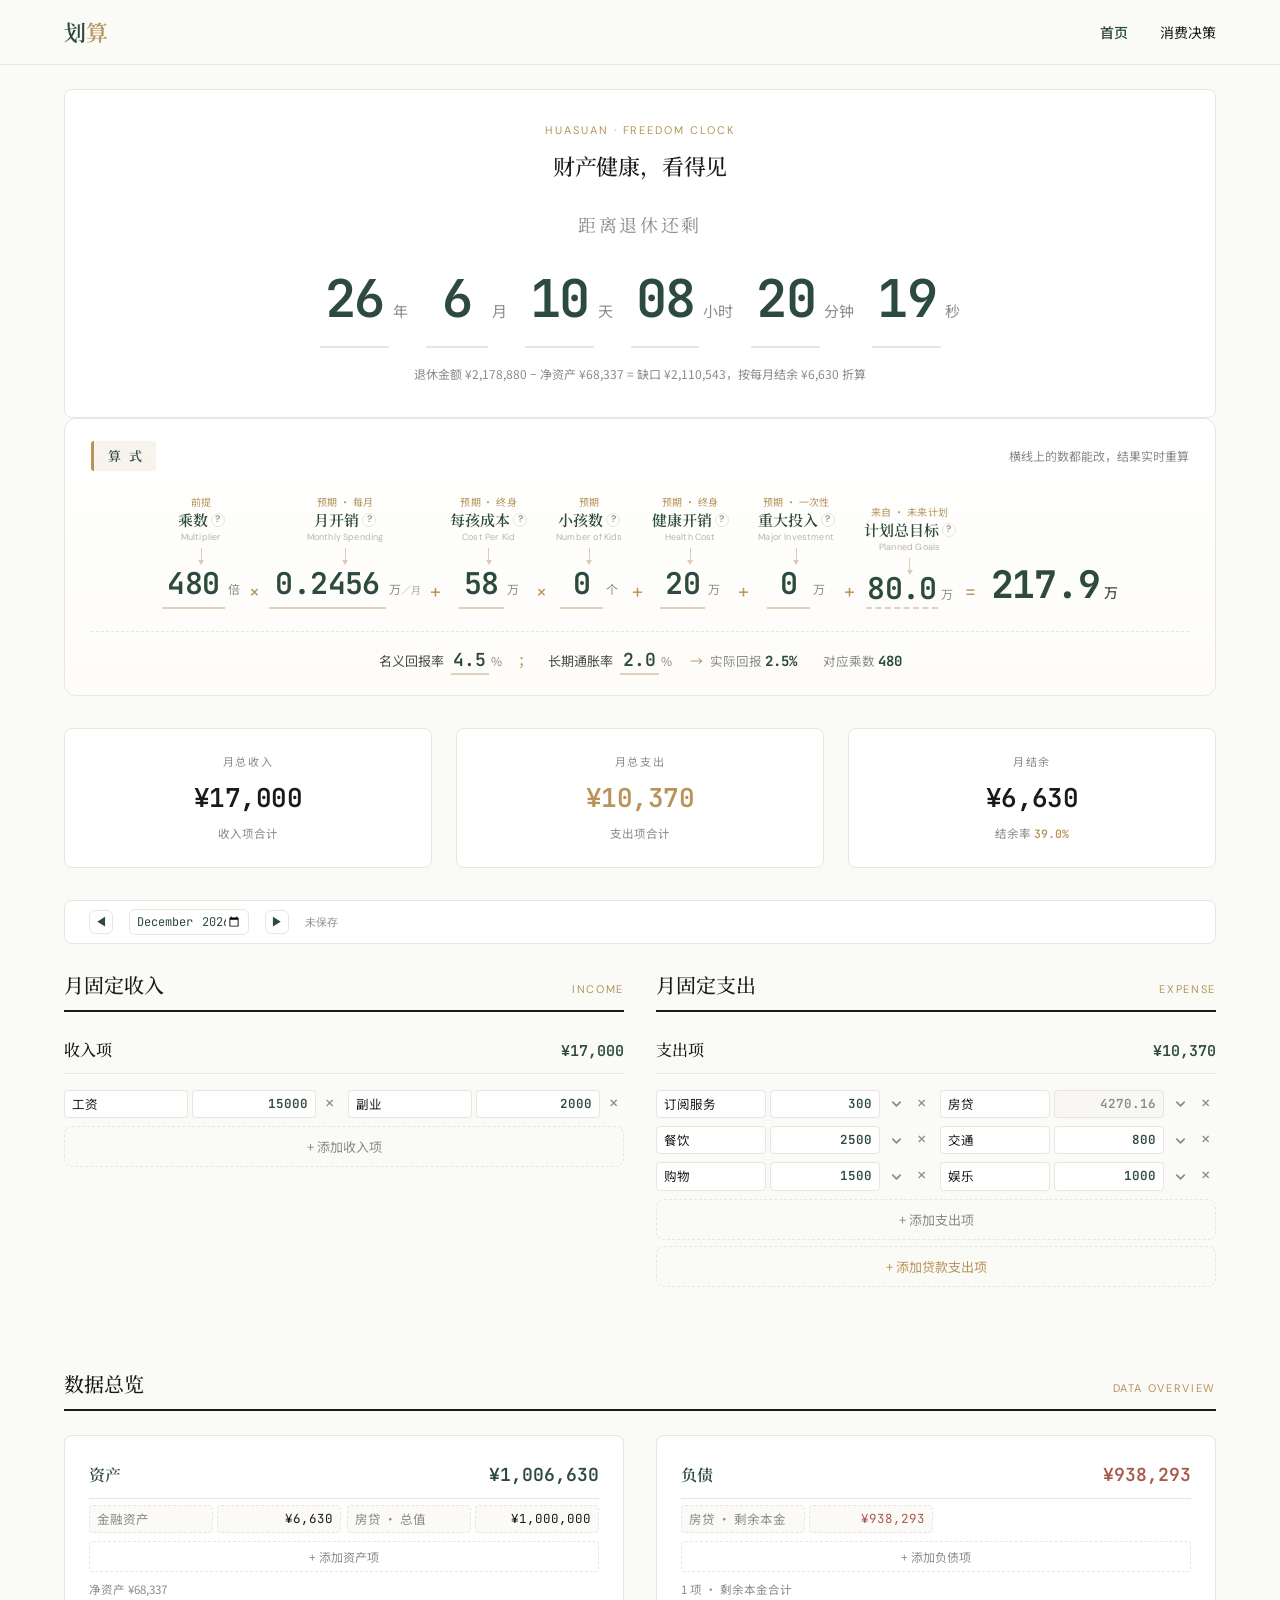
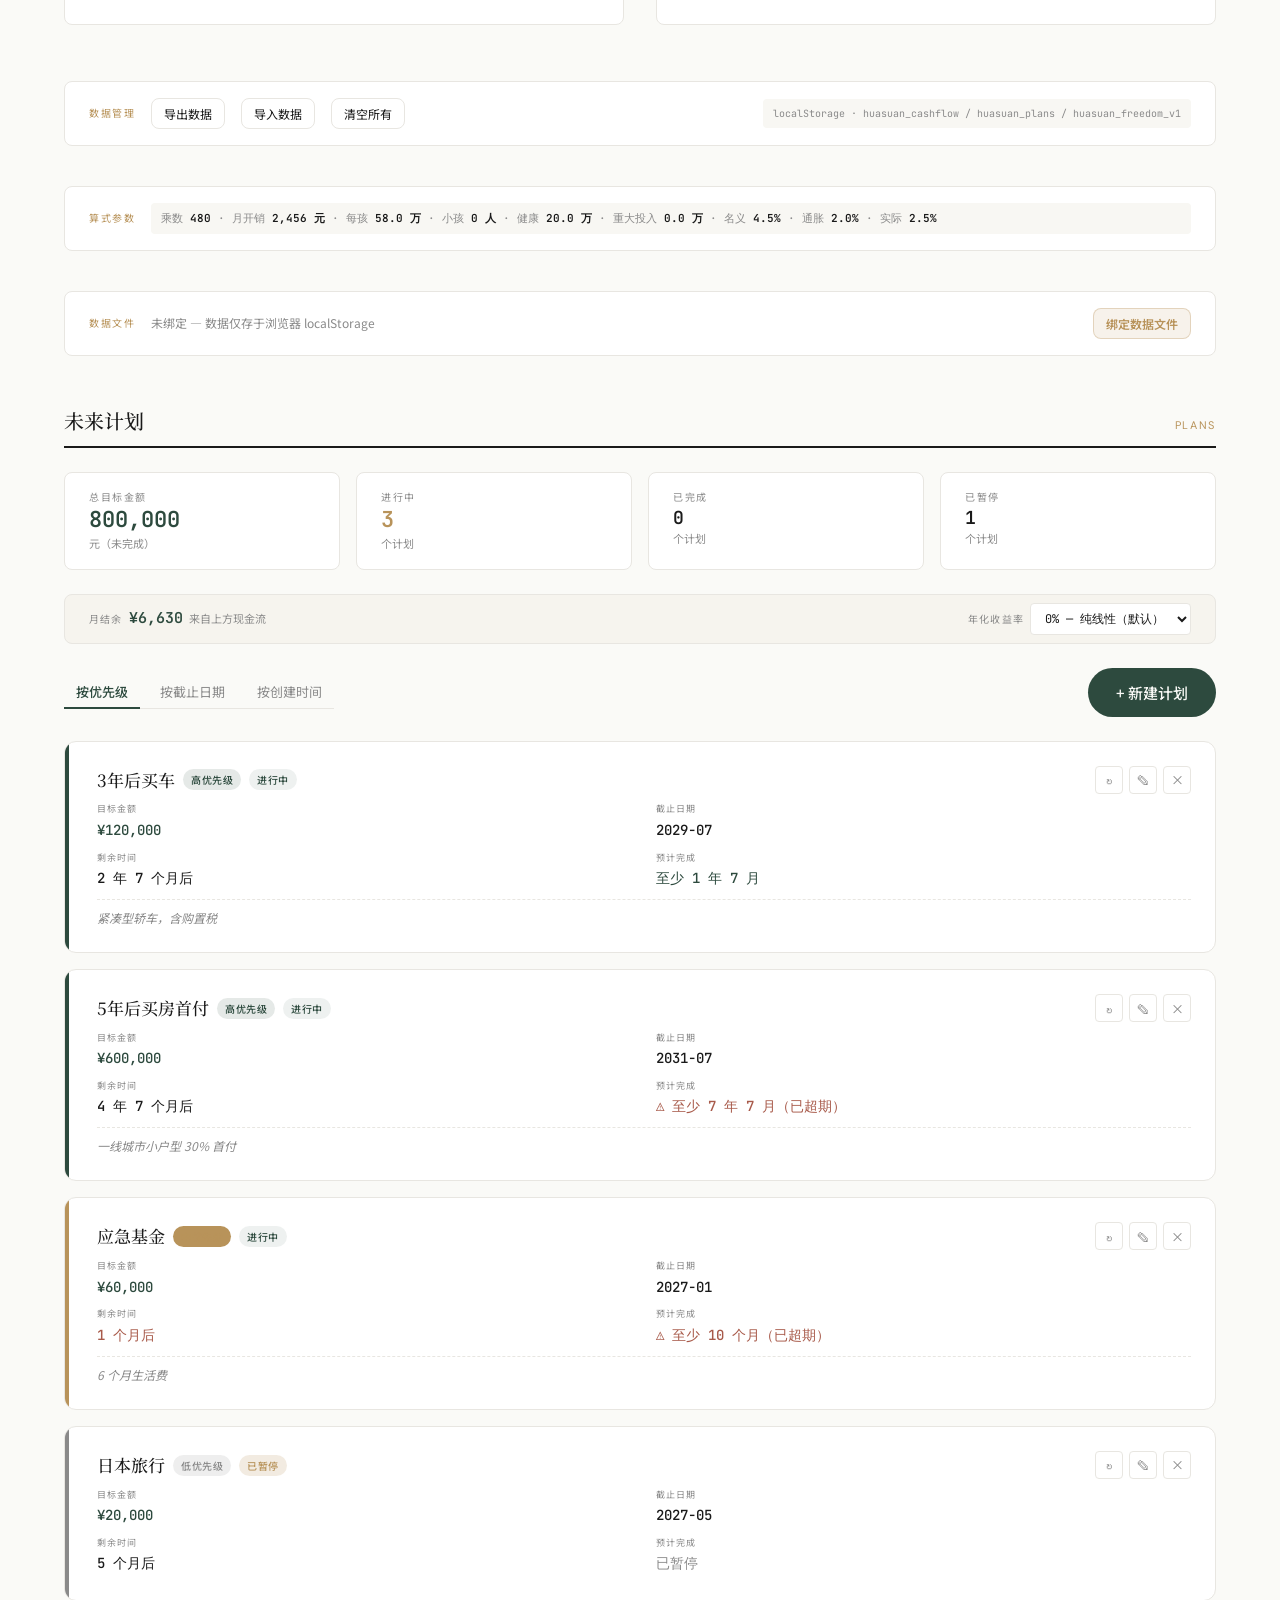
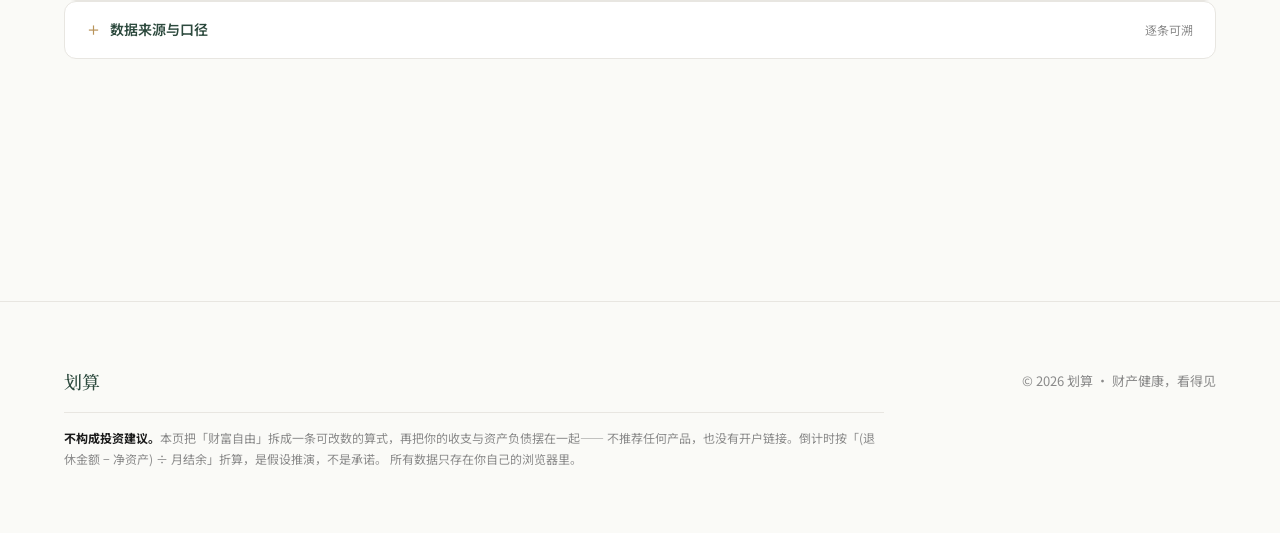
==== index.html @ 2aa79cfb "feat(huasuan): 绑定以文件为准 · 算式参数即时同步 · 倒计时独占一行 (v4.4) 一、绑定数据文件（语义反转） 原实现拿到句柄后直接 writeNow()，从不读目标文件——绑新文" ====
<!DOCTYPE html>
<html lang="zh-CN">
<head>
  <meta charset="UTF-8">
  <meta name="viewport" content="width=device-width, initial-scale=1.0">
  <title>划算 — 财产总览</title>
  <link rel="icon" href="data:image/svg+xml,%3Csvg xmlns='http://www.w3.org/2000/svg' viewBox='0 0 32 32'%3E%3Crect width='32' height='32' rx='7' fill='%23FAFAF7'/%3E%3Crect x='9.5' y='9.5' width='13' height='13' rx='2.5' transform='rotate(45 16 16)' fill='%232D4A3E'/%3E%3C/svg%3E">
  <link rel="stylesheet" href="assets/styles.css">
  <style>
    /* ========== v3.4 合并首页 / v3.6 布局重排 ========== */
    /* 结构：汇总四卡（全宽）→ 中栏（收入50% / 支出50%）→ 底栏（未来计划全宽） */

    /* 汇总四卡 */

    .sum__grid {
      display: grid;
      grid-template-columns: repeat(4, 1fr);
      gap: var(--space-md);
      margin-top: var(--space-xl);
      margin-bottom: var(--space-lg);
    }
    .sum__card {
      background: var(--color-surface);
      border: 1px solid var(--color-border);
      border-radius: var(--radius-md);
      padding: var(--space-md);
      text-align: center;
    }
    .sum__label {
      font-family: var(--font-sans-en);
      font-size: 11px;
      letter-spacing: 0.15em;
      text-transform: uppercase;
      color: var(--color-text-muted);
      margin-bottom: 4px;
    }
    .sum__value {
      font-family: var(--font-mono);
      font-size: 24px;
      font-weight: 600;
      color: var(--color-primary);
    }
    .sum__value--gold { color: var(--color-secondary); }
    .sum__value--danger { color: var(--color-error); }

    /* 中部：v3.16 改上下两段全宽（月收入一段 / 月支出一段），段内项目两列网格 */
    .layout-middle {
      display: grid;
      grid-template-columns: 1fr;
      gap: var(--space-xl);
      align-items: start;
      margin-bottom: var(--space-xl);
    }
    .layout-col { min-width: 0; }

    /* 底部：未来计划全宽 */
    .layout-bottom {
      display: block;
      width: 100%;
    }

    /* v3.8：中段「数据总览」(layout-center) 全宽 + 三行 Grid；视觉规格与 layout-bottom 一致 */
    .layout-center {
      display: block;
      width: 100%;
      margin-top: var(--space-xl);
      margin-bottom: var(--space-xl);
    }
    /* Grid 行通用：间距与底栏 plans__stats 同 */
    .lc-grid {
      display: grid;
      gap: var(--space-lg);
      margin-bottom: var(--space-md);
    }
    .lc-grid:last-child {
      margin-bottom: 0;
    }
    /* 行 1 / 行 3：1fr 1fr 两列 */
    .lc-grid--pair {
      grid-template-columns: 1fr 1fr;
    }
    /* 行 2：单列全宽 */
    .lc-grid--single {
      grid-template-columns: 1fr;
    }
    /* 布局中心/底栏的外层统一宽度与中栏一致（居中）：继承父级 cashflow-app 盒 */
    .layout-center > *,
    .layout-bottom > * {
      max-width: 1200px;
      margin-left: auto;
      margin-right: auto;
      box-sizing: border-box;
    }

    /* 分栏标题（每个子列一个） */
    .col-head {
      display: flex;
      align-items: baseline;
      justify-content: space-between;
      padding-bottom: var(--space-xs);
      border-bottom: 2px solid var(--color-text);
      margin-bottom: var(--space-md);
    }
    .col-head__eyebrow {
      font-family: var(--font-sans-en);
      font-size: 11px;
      letter-spacing: 0.15em;
      color: var(--color-secondary);
    }
    .col-head__title {
      font-family: var(--font-serif-cn);
      font-size: 20px;
      font-weight: 500;
      color: var(--color-text);
      margin: 0;
    }

    /* ========== 中部左：月收入 ========== */
    /* (cf__section / cf__income-card 等使用已定义样式) */

    /* ========== 中部右：月支出 ========== */
    /* (贷款汇总卡 cf__loan-summary、总资产卡、数据管理栏、图表 跟支出列 走) */

    /* ========== 底部：未来计划（全宽） ========== */
    /* 全宽时统计卡改为 4 列等分（>1024px） */
    .layout-bottom .plans__stats {
      grid-template-columns: repeat(4, 1fr);
    }
    .cf__snapshot {
      display: flex;
      align-items: center;
      gap: var(--space-sm);
      margin-bottom: var(--space-md);
      padding: var(--space-xs) var(--space-md);
      background: var(--color-surface);
      border: 1px solid var(--color-border);
      border-radius: var(--radius-md);
    }
    .cf__snapshot-date {
      font-family: var(--font-mono);
      font-size: 11px;
      color: var(--color-text-muted);
      white-space: nowrap;
    }

    /* 月份导航按钮 & 输入（v3.5 / v3.6 保留） */
    .cf__month-btn {
      width: 24px; height: 24px;
      border: 1px solid var(--color-border);
      background: var(--color-surface);
      color: var(--color-primary);
      border-radius: 6px;
      cursor: pointer;
      font-size: 12px;
      line-height: 1;
      display: inline-flex;
      align-items: center;
      justify-content: center;
      transition: background 0.15s, border-color 0.15s;
    }
    .cf__month-btn:hover { background: rgba(45, 74, 62, 0.08); border-color: var(--color-primary); }
    .cf__month-btn:active { transform: scale(0.94); }
    .cf__month-input {
      font-family: var(--font-mono);
      font-size: 12px;
      padding: 3px 6px;
      border: 1px solid var(--color-border);
      border-radius: 6px;
      background: var(--color-surface);
      color: var(--color-primary);
      width: 120px;
      outline: none;
    }
    .cf__month-input:focus { border-color: var(--color-secondary); }

    .cf__section { margin-bottom: var(--space-lg); }
    .cf__section-header {
      display: flex;
      justify-content: space-between;
      align-items: baseline;
      margin-bottom: var(--space-sm);
      padding-bottom: var(--space-xs);
      border-bottom: 1px solid var(--color-border);
    }
    .cf__section-title {
      font-family: var(--font-serif-cn);
      font-size: 16px;
      font-weight: 500;
      color: var(--color-text);
    }
    .cf__section-total {
      font-family: var(--font-mono);
      font-size: 15px;
      font-weight: 600;
      color: var(--color-primary);
    }

    /* 删除按钮 — 红底白叉圆形，12×12px，卡片左上角（v3.3 确认稿） */
    .cf__delete {
      position: absolute;
      top: 6px;
      left: 6px;
      width: 12px;
      height: 12px;
      border-radius: 50%;
      background: #A85A4A;
      color: #fff;
      border: none;
      font-size: 8px;
      line-height: 1;
      cursor: pointer;
      display: flex;
      align-items: center;
      justify-content: center;
      flex-shrink: 0;
      transition: background 200ms var(--ease-move);
      padding: 0;
      z-index: 1;
    }
    .cf__delete:hover { background: #8B3A2A; }

    /* 通用字段（高度保持 38px：padding 10px + 14px 字号 + 2px 边框） */
    .cf__field {
      padding: 10px 10px;
      border: 1px solid var(--color-border);
      border-radius: var(--radius-md);
      font-size: 14px;
      background: var(--color-surface);
      color: var(--color-text);
      outline: none;
      transition: border-color 200ms var(--ease-move);
    }
    .cf__field:focus { border-color: var(--color-primary); }
    .cf__field-name {
      flex: 1;
      min-width: 0;
      font-family: var(--font-sans-cn);
    }
    .cf__field-amount {
      width: 65px;          /* v3.4：金额框缩窄至 65px（高度不变） */
      font-family: var(--font-mono);
      text-align: right;
      padding: 10px 6px;
    }
    .cf__field-amount[readonly] {
      background: #F8F7F3;
      color: var(--color-text-muted);
      cursor: not-allowed;
    }
    .cf__field--rate { width: 58px; font-family: var(--font-mono); text-align: right; padding: 10px 6px; }
    .cf__field--months { width: 64px; font-family: var(--font-mono); text-align: right; padding: 10px 6px; }
    .cf__field--total { width: 96px; font-family: var(--font-mono); text-align: right; padding: 10px 6px; }
    .cf__field--rate:disabled { background: #F8F7F3; color: var(--color-text-muted); }

    .cf__select {
      padding: 10px 24px 10px 10px;
      border: 1px solid var(--color-border);
      border-radius: var(--radius-md);
      font-size: 13px;
      background: var(--color-surface);
      color: var(--color-text);
      outline: none;
      cursor: pointer;
      font-family: var(--font-sans-cn);
      transition: border-color 200ms var(--ease-move);
      appearance: none;
      -webkit-appearance: none;
      background-image: url("data:image/svg+xml,%3Csvg xmlns='http://www.w3.org/2000/svg' width='12' height='12' viewBox='0 0 12 12'%3E%3Cpath d='M3 5l3 3 3-3' fill='none' stroke='%238A8A8A' stroke-width='1.5'/%3E%3C/svg%3E");
      background-repeat: no-repeat;
      background-position: right 8px center;
      flex-shrink: 0;
    }
    .cf__select:focus { border-color: var(--color-primary); }
    .cf__select--loan { font-family: var(--font-sans-cn); }

    /* 收入卡片 */
    .cf__income-card {
      position: relative;
      display: flex;
      align-items: center;
      gap: var(--space-xs);
      padding: var(--space-sm);
      padding-left: 24px;
      background: var(--color-surface);
      border: 1px solid var(--color-border);
      border-radius: var(--radius-md);
      margin-bottom: var(--space-xs);
    }

    /* 支出卡片（固定：单行；变动：展开贷款详情） */
    .cf__expense-card {
      background: var(--color-surface);
      border: 1px solid var(--color-border);
      border-radius: var(--radius-md);
      overflow: hidden;
    }

    /* v3.16：收支项两列网格（每行 2 项，gap 替代卡片 margin-bottom） */
    #incomeList,
    #expenseList {
      display: grid;
      grid-template-columns: 1fr 1fr;
      gap: var(--space-xs);
      align-items: start;
    }
    #incomeList .cf__income-card,
    #expenseList .cf__expense-card { margin-bottom: 0; }
    .cf__expense-main {
      position: relative;
      display: flex;
      align-items: center;
      gap: var(--space-xs);
      padding: var(--space-sm);
      padding-left: 24px;
    }

    /* 贷款开关（v3.4.1：变动支出主行，开启才展开计算区） */
    .cf__loan-toggle {
      display: inline-flex;
      align-items: center;
      gap: 4px;
      cursor: pointer;
      white-space: nowrap;
      font-size: 12px;
      color: var(--color-text-muted);
      user-select: none;
    }
    .cf__loan-toggle input {
      width: 14px;
      height: 14px;
      accent-color: var(--color-primary);
      cursor: pointer;
      margin: 0;
    }
    .cf__loan-toggle--on span { color: var(--color-primary); font-weight: 500; }

    /* 当前期输入框（v3.4.2；v3.16 修复两位数被调节箭头裁剪：padding 收窄到 4px） */
    .cf__field--period { width: 56px; padding: 10px 4px; font-family: var(--font-mono); text-align: right; }

    /* 还款日输入框（v3.15：仅记录展示；v3.16 同步修复两位数裁剪） */
    .cf__field--day { width: 56px; padding: 10px 4px; font-family: var(--font-mono); text-align: right; }

    /* 贷款进度行（第 N/M 期 · 已还/剩余本金） */
    .cf__loan-progress {
      margin-top: 6px;
      padding-top: 6px;
      border-top: 1px dashed rgba(45, 74, 62, 0.18);
      font-size: 12px;
      color: var(--color-text-muted);
      letter-spacing: 0.02em;
    }
    .cf__loan-progress--muted { color: var(--color-text-muted); opacity: 0.5; }

    /* 明细表当前期高亮行 */
    .cf__detail-row--current td {
      background: rgba(184, 147, 90, 0.14);
      color: var(--color-primary);
      font-weight: 600;
    }

    /* 贷款汇总卡（v3.4.3：所有贷款 本月/剩余/全期 合计） */
    .cf__loan-summary {
      margin-top: var(--space-sm, 12px);
      padding: 14px 16px;
      background: linear-gradient(135deg, rgba(45, 74, 62, 0.05), rgba(184, 147, 90, 0.07));
      border: 1px solid rgba(45, 74, 62, 0.14);
      border-radius: 12px;
    }
    .cf__ls-head {
      font-size: 12px;
      font-weight: 600;
      letter-spacing: 0.08em;
      color: var(--color-text-muted);
      margin-bottom: 8px;
    }
    .cf__ls-row {
      display: grid;
      grid-template-columns: auto 1fr auto 1fr;
      align-items: baseline;
      gap: 6px 10px;
      padding: 5px 0;
      font-size: 13px;
    }
    .cf__ls-row + .cf__ls-row { border-top: 1px dashed rgba(45, 74, 62, 0.14); }
    .cf__ls-label { color: var(--color-text-muted); white-space: nowrap; }
    .cf__ls-val { font-weight: 600; text-align: right; font-variant-numeric: tabular-nums; }
    .cf__ls-val--gold { color: var(--color-secondary); }

    /* 变动支出 — 贷款详情区 */
    .cf__loan {
      background: #F8F7F3;
      border-top: 1px solid var(--color-border);
      padding: var(--space-sm);
    }
    .cf__loan-row {
      display: flex;
      flex-wrap: wrap;
      gap: 6px 10px;
      align-items: center;
    }
    .cf__loan-label { font-size: 12px; color: var(--color-text-muted); white-space: nowrap; }
    .cf__loan-result {
      display: flex;
      flex-wrap: wrap;
      align-items: center;
      gap: 4px 14px;
      padding-top: var(--space-xs);
      margin-top: var(--space-xs);
      border-top: 1px dashed var(--color-border);
    }
    .cf__loan-result-label { font-size: 12px; color: var(--color-text-muted); }
    .cf__loan-result-value {
      font-family: var(--font-mono);
      font-size: 16px;
      font-weight: 600;
      color: var(--color-primary);
    }
    .cf__loan-result-value--gold { color: var(--color-secondary); }
    .cf__loan-result-value--muted { color: var(--color-text-muted); font-weight: 500; }

    .cf__detail-btn {
      padding: 4px 10px;
      border: 1px solid var(--color-border);
      border-radius: var(--radius-sm);
      background: var(--color-surface);
      color: var(--color-text-muted);
      font-size: 12px;
      font-family: var(--font-sans-cn);
      cursor: pointer;
      transition: all 200ms var(--ease-move);
      margin-left: auto;
    }
    .cf__detail-btn:hover {
      border-color: var(--color-primary);
      color: var(--color-primary);
    }

    /* 明细展开面板 */
    .cf__detail-panel { display: none; }
    .cf__detail-panel--open { display: block; }
    .cf__detail-table {
      width: 100%;
      border-collapse: collapse;
      font-size: 12px;
      font-family: var(--font-mono);
      margin-top: var(--space-xs);
    }
    .cf__detail-table th {
      text-align: right;
      padding: 4px 8px;
      color: var(--color-text-muted);
      font-weight: 500;
      border-bottom: 1px solid var(--color-border);
      font-size: 11px;
      font-family: var(--font-sans-cn);
    }
    .cf__detail-table th:first-child { text-align: center; }
    .cf__detail-table td {
      text-align: right;
      padding: 3px 8px;
      color: var(--color-text);
    }
    .cf__detail-table td:first-child { text-align: center; color: var(--color-text-muted); }
    .cf__detail-table td:last-child { color: var(--color-secondary); }
    .cf__detail-ellipsis {
      text-align: center;
      color: var(--color-text-muted);
      padding: 4px;
      font-size: 12px;
    }

    /* 添加按钮 */
    .cf__add-btn {
      width: 100%;
      padding: 10px;
      border: 1px dashed var(--color-border);
      background: transparent;
      color: var(--color-text-muted);
      font-size: 13px;
      font-family: var(--font-sans-cn);
      border-radius: var(--radius-md);
      cursor: pointer;
      transition: all 200ms var(--ease-move);
      margin-top: var(--space-xs);
    }
    .cf__add-btn:hover {
      border-color: var(--color-primary);
      color: var(--color-primary);
      border-style: solid;
    }
    /* 第二个添加按钮（贷款支出项）：堆叠时留一点缝，用次级色区分 */
    .cf__add-btn + .cf__add-btn { margin-top: 6px; }
    .cf__add-btn--loan { color: var(--color-secondary); }
    .cf__add-btn--loan:hover { border-color: var(--color-secondary); color: var(--color-secondary); }

    /* 数据管理栏 */
    /* 注意：作者样式的 display:flex 会压过浏览器默认的 [hidden]{display:none}，
       必须显式补一条，否则不支持文件 API 的浏览器里「数据文件」栏照样露出来 */
    .cf__databar[hidden] { display: none !important; }
    .cf__databar {
      display: flex;
      align-items: center;
      gap: var(--space-sm);
      flex-wrap: wrap;
      margin-top: var(--space-lg);
      padding: var(--space-sm) var(--space-md);
      background: var(--color-surface);
      border: 1px solid var(--color-border);
      border-radius: var(--radius-md);
    }
    .cf__databar-label {
      font-family: var(--font-sans-en);
      font-size: 10px;
      letter-spacing: 0.15em;
      text-transform: uppercase;
      color: var(--color-secondary);
    }
    .cf__databar-btn {
      padding: 6px 12px;
      border: 1px solid var(--color-border);
      border-radius: var(--radius-md);
      background: var(--color-surface);
      color: var(--color-text);
      font-size: 12px;
      font-family: var(--font-sans-cn);
      cursor: pointer;
      transition: all 200ms var(--ease-move);
    }
    .cf__databar-btn:hover {
      border-color: var(--color-primary);
      color: var(--color-primary);
    }
    .cf__databar-btn--danger:hover {
      border-color: var(--color-error);
      color: var(--color-error);
    }
    .cf__databar-btn--accent {
      background: rgba(184, 147, 90, 0.12);
      border-color: rgba(184, 147, 90, 0.32);
      color: var(--color-secondary);
      font-weight: 600;
    }
    .cf__databar-btn--accent:hover {
      border-color: var(--color-secondary);
      background: rgba(184, 147, 90, 0.2);
      color: var(--color-secondary);
    }
    .cf__databar-location {
      font-family: var(--font-mono);
      font-size: 10px;
      color: var(--color-text-muted);
      margin-left: auto;
      padding: 6px 10px;
      background: #F8F7F3;
      border-radius: var(--radius-sm);
      /* 键名列表会随新增存储键变长，窄屏必须允许换行，否则整栏被顶出视口 */
      white-space: normal;
      overflow-wrap: anywhere;
      min-width: 0;
      max-width: 100%;
    }

    /* 算式参数摘要：单独一条栏，把 huasuan_freedom_v1 里存的值摊开，不用翻 localStorage。
       注意别用固定 flex-basis——≤1024px 时 .cf__databar 会转成 column，basis 会被当成高度 */
    .cf__databar--formula { margin-top: var(--space-xs); }
    .cf__databar-formula {
      flex: 1 1 auto;
      min-width: 0;
      font-family: var(--font-mono);
      font-size: 11px;
      line-height: 1.7;
      color: var(--color-text-muted);
      padding: 6px 10px;
      background: #F8F7F3;
      border-radius: var(--radius-sm);
      white-space: normal;
      overflow-wrap: anywhere;
      max-width: 100%;
    }
    .cf__databar-formula b {
      color: var(--color-text);
      font-weight: 600;
      font-variant-numeric: tabular-nums;
    }

    /* v3.16：本地数据文件条（File System Access API；不支持时 hidden） */
    .cf__databar--file { margin-top: var(--space-xs); }
    .cf__file-status {
      font-size: 12px;
      color: var(--color-text-muted);
      margin-right: auto;
    }
    .cf__file-status b {
      font-family: var(--font-mono);
      color: var(--color-primary);
      font-weight: 600;
    }

    /* ========== 绑定数据文件确认弹窗（三选一：备份后加载 / 直接加载 / 取消）========== */
    .dlg[hidden] { display: none !important; }
    .dlg {
      position: fixed; inset: 0; z-index: 200;
      display: flex; align-items: center; justify-content: center;
      padding: var(--space-md);
    }
    .dlg__mask {
      position: absolute; inset: 0;
      background: rgba(38, 34, 28, 0.42);
      backdrop-filter: blur(2px);
    }
    .dlg__panel {
      position: relative;
      width: 100%; max-width: 460px;
      background: var(--color-surface);
      border: 1px solid var(--color-border);
      border-radius: var(--radius-md);
      box-shadow: 0 18px 48px rgba(38, 34, 28, 0.18);
      padding: var(--space-lg);
    }
    .dlg__title {
      font-family: var(--font-serif-cn); font-size: 19px; font-weight: 500;
      color: var(--color-text); margin: 0 0 var(--space-sm);
    }
    .dlg__text {
      font-size: 13px; line-height: 1.8; color: var(--color-text-muted);
      margin: 0 0 var(--space-sm);
    }
    .dlg__text b { color: var(--color-text); font-weight: 600; }
    .dlg__acts {
      display: flex; flex-wrap: wrap; gap: var(--space-xs);
      margin-top: var(--space-md);
    }
    .dlg__btn {
      flex: 1 1 auto; padding: 9px 14px;
      border: 1px solid var(--color-border); border-radius: var(--radius-md);
      background: var(--color-surface); color: var(--color-text);
      font-size: 13px; font-family: var(--font-sans-cn);
      cursor: pointer; transition: all 200ms var(--ease-move);
    }
    .dlg__btn:hover { border-color: var(--color-primary); color: var(--color-primary); }
    .dlg__btn--primary {
      background: rgba(184, 147, 90, 0.12);
      border-color: rgba(184, 147, 90, 0.32);
      color: var(--color-secondary);
    }
    .dlg__btn--ghost { color: var(--color-text-muted); }
    .dlg__btn--ghost:hover { color: var(--color-error); border-color: var(--color-error); }

    /* 图表 */
    /* ========== v3.7 子区块：右栏内 section + 2×3 stats 网格（与未来计划同格式） ========== */
    .sub-block { margin-top: var(--space-lg); }
    .sub-block + .sub-block { margin-top: var(--space-xl); }
    .sub-head {
      display: flex;
      align-items: baseline;
      justify-content: space-between;
      padding-bottom: var(--space-xs);
      border-bottom: 2px solid var(--color-text);
      margin-bottom: var(--space-md);
    }
    .sub-head__title {
      font-family: var(--font-serif-cn);
      font-size: 16px;
      font-weight: 500;
      color: var(--color-text);
      margin: 0;
    }
    /* v3.8：进入全宽「数据总览」段后，子段头（贷款汇总/总资产/两图表）加大到 18px，与 col-head 尺寸更协调 */
    .layout-center .sub-head__title { font-size: 18px; }
    .layout-center .sub-head { margin-bottom: var(--space-md); }
    .sub-head__eyebrow {
      font-family: var(--font-sans-en);
      font-size: 11px;
      letter-spacing: 0.15em;
      text-transform: uppercase;
      color: var(--color-secondary);
    }
    /* 与 plans__stats 完全一致：右栏内默认 2 列，与未来计划底栏视觉同构 */
    .sub-stats {
      display: grid;
      grid-template-columns: repeat(2, 1fr);
      gap: var(--space-sm);
    }
    /* 子卡：别名类 + 直接复用 plans__stat，保证未来计划&汇总&资产卡共用一套视觉 */
    .sub-stat,
    .sub-stats .plans__stat {
      background: var(--color-surface);
      border: 1px solid var(--color-border);
      border-radius: var(--radius-md);
      padding: var(--space-sm) var(--space-md);
    }
    .sub-stat-label {
      font-family: var(--font-sans-en);
      font-size: 10px;
      letter-spacing: 0.15em;
      text-transform: uppercase;
      color: var(--color-text-muted);
      margin-bottom: 2px;
    }
    .sub-stat-value {
      font-family: var(--font-mono);
      font-size: 22px;
      font-weight: 600;
      color: var(--color-primary);
      line-height: 1.1;
    }
    .sub-stat-value--gold { color: var(--color-secondary); }
    .sub-stat-value--muted { color: var(--color-text); font-size: 18px; font-weight: 500; }
    .sub-stat-sub { font-size: 11px; color: var(--color-text-muted); margin-top: 2px; }

    /* ========== 右栏：未来计划 ========== */

    .plans__stats {
      display: grid;
      grid-template-columns: repeat(2, 1fr);
      gap: var(--space-sm);
      margin-bottom: var(--space-md);
    }
    .plans__stat {
      background: var(--color-surface);
      border: 1px solid var(--color-border);
      border-radius: var(--radius-md);
      padding: var(--space-sm) var(--space-md);
    }
    .plans__stat-label {
      font-family: var(--font-sans-en);
      font-size: 10px;
      letter-spacing: 0.15em;
      text-transform: uppercase;
      color: var(--color-text-muted);
      margin-bottom: 2px;
    }
    .plans__stat-value {
      font-family: var(--font-mono);
      font-size: 22px;
      font-weight: 600;
      color: var(--color-primary);
      line-height: 1.1;
    }
    .plans__stat-value--secondary { color: var(--color-secondary); }
    .plans__stat-value--muted { color: var(--color-text); font-size: 18px; }
    .plans__stat-sub { font-size: 11px; color: var(--color-text-muted); margin-top: 2px; }

    /* 预测设置条 */
    .plans__forecast-settings {
      display: flex;
      justify-content: space-between;
      align-items: center;
      gap: var(--space-md);
      padding: var(--space-xs) var(--space-md);
      background: rgba(184, 147, 90, 0.06);
      border: 1px solid var(--color-border);
      border-radius: var(--radius-md);
      flex-wrap: wrap;
      margin-bottom: var(--space-md);
    }
    .plans__forecast-field {
      display: flex;
      align-items: baseline;
      gap: 6px;
      flex-wrap: wrap;
    }
    .plans__forecast-label {
      font-family: var(--font-sans-en);
      font-size: 10px;
      letter-spacing: 0.12em;
      text-transform: uppercase;
      color: var(--color-text-muted);
    }
    .plans__forecast-value {
      font-family: var(--font-mono);
      font-size: 15px;
      font-weight: 600;
      color: var(--color-primary);
    }
    .plans__forecast-hint { font-size: 11px; color: var(--color-text-muted); }
    .plans__forecast-select {
      padding: 6px 10px;
      border: 1px solid var(--color-border);
      border-radius: var(--radius-sm);
      font-family: var(--font-mono);
      font-size: 12px;
      background: var(--color-surface);
      color: var(--color-text);
      outline: none;
      cursor: pointer;
    }
    .plans__forecast-select:focus { border-color: var(--color-primary); }

    /* v3.12 利率参考卡 */
    .rates {
      margin-top: var(--space-md);
      padding: var(--space-lg);
      background: var(--color-surface);
      border: 1px solid var(--color-border);
      border-radius: var(--radius-lg);
    }
    .rates__head {
      display: flex;
      justify-content: space-between;
      align-items: baseline;
      flex-wrap: wrap;
      gap: 2px var(--space-md);
      border-bottom: 2px solid var(--color-text);
      padding-bottom: var(--space-2xs);
      margin-bottom: var(--space-md);
    }
    .rates__title {
      font-family: var(--font-serif-cn);
      font-size: 18px;
      font-weight: 600;
      color: var(--color-text);
    }
    .rates__eyebrow {
      font-family: var(--font-sans-en);
      font-size: 10px;
      letter-spacing: 0.15em;
      text-transform: uppercase;
      color: var(--color-secondary);
    }
    .rates__updated { font-size: 11px; color: var(--color-text-muted); font-family: var(--font-mono); }
    .rates__body {
      display: grid;
      grid-template-columns: 1fr 2fr;
      gap: var(--space-lg);
      align-items: start;
    }
    .rates__group-label {
      font-size: 13px;
      font-weight: 600;
      color: var(--color-text);
      margin-bottom: var(--space-xs);
    }
    .rates__group-label em { font-style: normal; font-weight: 400; font-size: 11px; color: var(--color-text-muted); margin-left: 6px; }
    .rates__rows {
      display: grid;
      grid-template-columns: repeat(2, 1fr);
      gap: var(--space-2xs) var(--space-lg);
    }
    .rates__row {
      display: flex;
      justify-content: space-between;
      align-items: baseline;
      padding: 4px 0;
      border-bottom: 1px dashed var(--color-border);
    }
    .rates__row-term { font-size: 12px; color: var(--color-text-muted); }
    .rates__row-rate {
      font-family: var(--font-mono);
      font-size: 14px;
      font-weight: 600;
      color: var(--color-primary);
    }
    .rates__source {
      font-size: 11px;
      color: var(--color-text-muted);
      margin-top: var(--space-md);
      border-top: 1px solid var(--color-border);
      padding-top: var(--space-sm);
    }
    @media (max-width: 768px) {
      .rates__body { grid-template-columns: 1fr; gap: var(--space-md); }
    }

    /* v3.10 退休测算卡 */
    .retire {
      margin-top: var(--space-md);
      padding: var(--space-lg);
      background: var(--color-surface);
      border: 1px solid var(--color-border);
      border-radius: var(--radius-lg);
    }
    .retire__head {
      display: flex;
      justify-content: space-between;
      align-items: baseline;
      flex-wrap: wrap;
      gap: 2px var(--space-md);
      border-bottom: 2px solid var(--color-text);
      padding-bottom: var(--space-2xs);
      margin-bottom: var(--space-md);
    }
    .retire__title {
      font-family: var(--font-serif-cn);
      font-size: 18px;
      font-weight: 600;
      color: var(--color-text);
    }
    .retire__logic {
      flex: 1;
      min-width: 240px;
      text-align: center;
      font-size: 11px;
      color: var(--color-text-muted);
      line-height: 1.5;
    }
    .retire__eyebrow {
      font-family: var(--font-sans-en);
      font-size: 10px;
      letter-spacing: 0.15em;
      text-transform: uppercase;
      color: var(--color-secondary);
    }
    .retire__body {
      display: grid;
      grid-template-columns: minmax(180px, 1fr) 2fr;
      gap: var(--space-lg);
      align-items: center;
    }
    .retire__date {
      font-family: var(--font-mono);
      font-size: clamp(26px, 3.5vw, 38px);
      font-weight: 600;
      color: var(--color-primary);
      line-height: 1.15;
    }
    .retire__date--na { font-size: 22px; }
    .retire__sub { font-size: 12px; color: var(--color-text-muted); margin-top: 4px; line-height: 1.6; }
    .retire__facts { display: flex; gap: var(--space-xl); flex-wrap: wrap; }
    .retire__fact-k {
      display: block;
      font-size: 11px;
      color: var(--color-text-muted);
      margin-bottom: 2px;
    }
    .retire__fact-v {
      font-family: var(--font-mono);
      font-size: 16px;
      font-weight: 600;
      color: var(--color-text);
    }
    .retire__fact-v--gold { color: var(--color-secondary); }
    .retire__progress { margin-top: var(--space-md); }
    .retire__progress-bar {
      height: 6px;
      background: var(--color-bg);
      border: 1px solid var(--color-border);
      border-radius: 3px;
      overflow: hidden;
    }
    .retire__progress-fill {
      height: 100%;
      background: var(--color-primary);
      width: 0%;
      transition: width 400ms ease;
    }
    .retire__progress-text { font-size: 12px; color: var(--color-text-muted); margin-top: 4px; }
    .retire__inputs {
      display: flex;
      gap: var(--space-lg) var(--space-xl);
      margin-top: var(--space-md);
      flex-wrap: wrap;
      align-items: center;
    }
    .retire__input {
      display: flex;
      align-items: center;
      gap: 6px;
      font-size: 13px;
      color: var(--color-text-muted);
    }
    .retire__input input {
      width: 88px;
      padding: 7px 10px;
      border: 1px solid var(--color-border);
      border-radius: var(--radius-sm);
      font-family: var(--font-mono);
      font-size: 13px;
      background: var(--color-surface);
      color: var(--color-text);
      outline: none;
    }
    .retire__input input:focus { border-color: var(--color-primary); }
    .retire__input em { font-style: normal; font-size: 11px; color: var(--color-text-muted); }
    .retire__note {
      font-family: var(--font-serif-cn);
      font-size: 12px;
      color: var(--color-text-muted);
      line-height: 1.8;
      margin-top: var(--space-md);
      border-top: 1px solid var(--color-border);
      padding-top: var(--space-sm);
    }
    @media (max-width: 768px) {
      .retire__body { grid-template-columns: 1fr; gap: var(--space-md); }
    }

    /* 工具栏 */
    .plans__toolbar {
      display: flex;
      justify-content: space-between;
      align-items: center;
      margin-bottom: var(--space-md);
      flex-wrap: wrap;
      gap: var(--space-sm);
    }
    .plans__sort-tabs {
      display: flex;
      gap: var(--space-xs);
      border-bottom: 1px solid var(--color-border);
    }
    .plans__sort-tab {
      padding: 6px 12px;
      font-size: 13px;
      color: var(--color-text-muted);
      border-bottom: 2px solid transparent;
      margin-bottom: -1px;
      cursor: pointer;
      transition: all 200ms var(--ease-move);
      background: transparent;
      border-left: none;
      border-right: none;
      border-top: none;
      font-family: inherit;
    }
    .plans__sort-tab:hover { color: var(--color-text); }
    .plans__sort-tab.active {
      color: var(--color-primary);
      border-bottom-color: var(--color-primary);
      font-weight: 500;
    }

    /* 计划卡片 */
    .plans__list {
      display: flex;
      flex-direction: column;
      gap: var(--space-sm);
    }
    .plans__card {
      background: var(--color-surface);
      border: 1px solid var(--color-border);
      border-radius: var(--radius-lg);
      padding: var(--space-md) var(--space-md) var(--space-md) var(--space-lg);
      position: relative;
      transition: transform 300ms var(--ease-enter), box-shadow 300ms var(--ease-enter);
      overflow: hidden;
    }
    .plans__card:hover {
      transform: translateY(-2px);
      box-shadow: 0 8px 24px rgba(45, 74, 62, 0.06);
    }
    .plans__card::before {
      content: '';
      position: absolute;
      left: 0; top: 0; bottom: 0;
      width: 4px;
      background: var(--color-border);
    }
    .plans__card--priority-1::before { background: var(--color-primary); }
    .plans__card--priority-2::before { background: var(--color-secondary); }
    .plans__card--priority-3::before { background: var(--color-text-muted); }
    .plans__card--completed { opacity: 0.65; }
    .plans__card--completed .plans__card-name { text-decoration: line-through; }

    .plans__card-header {
      display: flex;
      justify-content: space-between;
      align-items: flex-start;
      gap: var(--space-sm);
      margin-bottom: var(--space-xs);
    }
    .plans__card-title-row {
      display: flex;
      align-items: center;
      gap: 8px;
      flex-wrap: wrap;
    }
    .plans__card-name {
      font-family: var(--font-serif-cn);
      font-size: 17px;
      font-weight: 500;
      color: var(--color-text);
    }
    .plans__priority-badge {
      display: inline-block;
      padding: 2px 8px;
      border-radius: var(--radius-full);
      font-size: 10px;
      font-weight: 500;
      letter-spacing: 0.05em;
    }
    .plans__priority-badge--1 { background: rgba(45, 74, 62, 0.12); color: var(--color-primary); }
    .plans__priority-badge--2 { background: rgba(184, 147, 90, 18); color: var(--color-secondary); }
    .plans__priority-badge--3 { background: rgba(138, 138, 138, 0.15); color: var(--color-text-muted); }
    .plans__status-badge {
      display: inline-block;
      padding: 2px 8px;
      border-radius: var(--radius-full);
      font-size: 10px;
      font-weight: 500;
      letter-spacing: 0.05em;
    }
    .plans__status-badge--active { background: rgba(45, 74, 62, 0.08); color: var(--color-primary); }
    .plans__status-badge--completed { background: rgba(45, 74, 62, 0.18); color: var(--color-primary); font-weight: 600; }
    .plans__status-badge--paused { background: rgba(184, 147, 90, 0.18); color: var(--color-secondary); }

    .plans__card-actions { display: flex; gap: 6px; }
    .plans__action-btn {
      width: 28px;
      height: 28px;
      border: 1px solid var(--color-border);
      background: var(--color-surface);
      color: var(--color-text-muted);
      border-radius: var(--radius-sm);
      cursor: pointer;
      font-size: 13px;
      display: inline-flex;
      align-items: center;
      justify-content: center;
      transition: all 200ms var(--ease-move);
      padding: 0;
      font-family: inherit;
    }
    .plans__action-btn:hover { border-color: var(--color-primary); color: var(--color-primary); }
    .plans__action-btn--danger:hover { border-color: var(--color-error); color: var(--color-error); }

    .plans__card-body {
      display: grid;
      grid-template-columns: 1fr 1fr;
      gap: var(--space-xs) var(--space-md);
      margin-top: var(--space-xs);
    }
    .plans__card-field { display: flex; flex-direction: column; gap: 1px; }
    .plans__field-label {
      font-family: var(--font-sans-en);
      font-size: 9px;
      letter-spacing: 0.12em;
      text-transform: uppercase;
      color: var(--color-text-muted);
    }
    .plans__field-value {
      font-family: var(--font-mono);
      font-size: 14px;
      color: var(--color-text);
      font-weight: 500;
    }
    .plans__field-value--primary { color: var(--color-primary); }
    .plans__field-value--warning { color: var(--color-error); }
    .plans__field-value--muted { color: var(--color-text-muted); }
    .plans__card-note {
      margin-top: var(--space-xs);
      padding-top: var(--space-xs);
      border-top: 1px dashed var(--color-border);
      font-size: 12px;
      color: var(--color-text-muted);
      font-style: italic;
    }

    /* 空状态 */
    .plans__empty {
      text-align: center;
      padding: var(--space-2xl) var(--space-md);
      color: var(--color-text-muted);
    }
    .plans__empty-title {
      font-family: var(--font-serif-cn);
      font-size: 20px;
      margin-bottom: var(--space-xs);
      color: var(--color-text);
    }
    .plans__empty-desc { font-size: 13px; margin-bottom: var(--space-md); }

    /* 模态框 */
    .plans__modal-overlay {
      position: fixed;
      top: 0; left: 0; right: 0; bottom: 0;
      background: rgba(26, 26, 26, 0.55);
      backdrop-filter: blur(4px);
      display: none;
      align-items: center;
      justify-content: center;
      z-index: 1000;
      padding: var(--space-md);
    }
    .plans__modal-overlay.show { display: flex; }
    .plans__modal {
      background: var(--color-surface);
      border-radius: var(--radius-lg);
      padding: var(--space-xl);
      max-width: 480px;
      width: 100%;
      max-height: 90vh;
      overflow-y: auto;
      box-shadow: 0 24px 64px rgba(0, 0, 0, 0.25);
    }
    .plans__modal-title {
      font-family: var(--font-serif-cn);
      font-size: 22px;
      font-weight: 500;
      margin-bottom: var(--space-lg);
      color: var(--color-text);
    }
    .plans__modal-close {
      float: right;
      width: 32px;
      height: 32px;
      border: none;
      background: transparent;
      font-size: 22px;
      color: var(--color-text-muted);
      cursor: pointer;
      line-height: 1;
      margin-top: -8px;
      margin-right: -8px;
    }
    .plans__modal-close:hover { color: var(--color-text); }
    .plans__form-group { margin-bottom: var(--space-md); }
    .plans__form-label {
      display: block;
      font-size: 13px;
      color: var(--color-text-muted);
      margin-bottom: var(--space-xs);
    }
    .plans__form-input,
    .plans__form-select,
    .plans__form-textarea {
      width: 100%;
      padding: 10px 14px;
      border: 1px solid var(--color-border);
      border-radius: var(--radius-md);
      font-size: 14px;
      font-family: var(--font-mono);
      background: var(--color-surface);
      color: var(--color-text);
      outline: none;
      transition: border-color 200ms var(--ease-move);
    }
    .plans__form-input:focus,
    .plans__form-select:focus,
    .plans__form-textarea:focus { border-color: var(--color-primary); }
    .plans__form-textarea {
      font-family: var(--font-sans-cn);
      min-height: 64px;
      resize: vertical;
    }
    .plans__priority-options {
      display: grid;
      grid-template-columns: repeat(3, 1fr);
      gap: var(--space-xs);
    }
    .plans__priority-option {
      padding: 10px;
      border: 1px solid var(--color-border);
      border-radius: var(--radius-md);
      background: var(--color-surface);
      cursor: pointer;
      text-align: center;
      font-size: 14px;
      transition: all 200ms var(--ease-move);
      font-family: inherit;
      color: var(--color-text);
    }
    .plans__priority-option--selected[data-priority="1"] {
      border-color: var(--color-primary);
      background: rgba(45, 74, 62, 0.08);
      color: var(--color-primary);
      font-weight: 500;
    }
    .plans__priority-option--selected[data-priority="2"] {
      border-color: var(--color-secondary);
      background: rgba(184, 147, 90, 0.10);
      color: var(--color-secondary);
      font-weight: 500;
    }
    .plans__priority-option--selected[data-priority="3"] {
      border-color: var(--color-text-muted);
      background: rgba(138, 138, 138, 0.10);
      color: var(--color-text-muted);
      font-weight: 500;
    }
    .plans__modal-actions {
      display: flex;
      gap: var(--space-sm);
      margin-top: var(--space-lg);
      justify-content: flex-end;
    }

    /* ========== 响应式（v3.6 / v3.8） ========== */
    @media (max-width: 1024px) {
      /* 中栏：收入在上、支出在下 */
      .layout-middle { grid-template-columns: 1fr; }
      /* 底栏：未来计划 4 统计卡 → 2×2 */
      .layout-bottom .plans__stats { grid-template-columns: repeat(2, 1fr); }
      /* v3.8：layout-center 三行 Grid → 单列堆叠（避免平板上 2 列过窄） */
      .lc-grid--pair { grid-template-columns: 1fr; }
    }
    @media (max-width: 768px) {
      .sum__grid { grid-template-columns: repeat(2, 1fr); }
      .cf__loan-result { gap: 4px 10px; }
      .cf__databar { flex-direction: column; align-items: stretch; }
      .cf__databar-btn { text-align: center; }
      .cf__databar-location { margin-left: 0; text-align: center; }
      .plans__toolbar { flex-direction: column; align-items: stretch; }
      .plans__modal { padding: var(--space-lg); }
      /* 底栏：未来计划统计卡改为 1 列堆叠，手机竖屏信息密度优先 */
      .layout-bottom .plans__stats { grid-template-columns: 1fr; }
      /* v3.7：子块（贷款汇总/总资产）的 2×3 → 单列堆叠 */
      .sub-stats { grid-template-columns: 1fr; }
      /* v3.16：收支项两列网格 → 手机单列 */
      #incomeList,
      #expenseList { grid-template-columns: 1fr; }
      .cf__file-status { margin-right: 0; text-align: center; }
    }
:root{
  /* 变量名沿用计算器内部命名，值全部映射到划算设计系统（assets/styles.css） */
  --bg:#FAFAF7; --card:#FFFFFF; --ink:#1A1A1A; --ink2:#4A4A4A; --ink3:#8A8A8A;
  --line:#E8E6E1; --line2:#F0EEE9;
  --accent:#2D4A3E; --accent-soft:rgba(45,74,62,.07);
  --sand:#B8935A; --sand-soft:rgba(184,147,90,.10);
  --blue:#A85A4A; --green:#5A7A6C;
  --warn-bg:#FBF4E6; --warn-ink:#7A5A1F;
  --radius:12px;
}
.num{font-family:var(--font-mono);font-variant-numeric:tabular-nums;letter-spacing:-.01em}

/* ---------- (hero 已并入倒计时卡，规则保留但无元素使用) ---------- */
.hero{padding:46px 0 30px}
.hero .eyebrow{color:var(--color-secondary);font-family:var(--font-sans-en);font-size:12px;font-weight:500;letter-spacing:.15em;text-transform:uppercase}
.hero h1{font-family:var(--font-serif-cn);font-size:clamp(24px,3.2vw,34px);line-height:1.32;margin:12px 0 0;font-weight:500;letter-spacing:-.01em;word-break:keep-all;overflow-wrap:anywhere;text-wrap:balance}
.hero h1 .l2{display:block;color:var(--color-primary)}

/* ---------- 算式卡片 ---------- */
.fx-card{
  background:var(--card);border:1px solid var(--line);border-radius:var(--radius);
  padding:22px 26px 20px;margin-bottom:18px;
  background-image:linear-gradient(180deg,#FFFFFF 0%,#FDFCF9 100%);
}
.fx-head{display:flex;align-items:center;gap:12px;flex-wrap:wrap;margin-bottom:26px}
.fx-tag{
  display:inline-flex;align-items:center;gap:7px;
  font-family:var(--font-serif-cn);font-size:13px;font-weight:600;letter-spacing:.18em;
  color:var(--color-primary);background:var(--sand-soft);
  padding:4px 12px 4px 14px;border-radius:3px;border-left:3px solid var(--sand);
}
.fx-hint{margin-left:auto;font-size:12px;color:var(--ink3)}

/* 公式行：整行在卡片内水平居中（max-content + margin auto，
   内容超宽时自然撑开交给外层滚动，不会把左端推到滚不到的地方） */
.fx-line{display:flex;align-items:flex-end;gap:2px;flex-wrap:nowrap;width:max-content;margin:0 auto}
.fx-item{display:flex;flex-direction:column;align-items:center;flex:0 0 auto;position:relative}

.fx-lab{
  display:flex;flex-direction:column;justify-content:flex-end;align-items:center;
  height:66px;text-align:center;
}
.fx-kicker{font-size:10px;color:var(--sand);letter-spacing:.04em;line-height:1.4;white-space:nowrap}
.fx-name{
  display:inline-flex;align-items:center;gap:3px;
  font-family:var(--font-serif-cn);font-size:15px;font-weight:600;color:var(--color-primary);
  line-height:1.5;white-space:nowrap;
}
.fx-en{font-family:var(--font-sans-en);font-size:9px;color:#B9B4AB;letter-spacing:.02em;line-height:1.5;white-space:nowrap}
.fx-arrow{display:block;width:1px;height:13px;background:#D9CDB6;margin:3px auto 2px;position:relative;flex:0 0 auto}
.fx-arrow::after{content:"";position:absolute;left:50%;bottom:-4px;transform:translateX(-50%);border-left:3.5px solid transparent;border-right:3.5px solid transparent;border-top:5px solid #D9CDB6}

/* 输入行 */
.fx-val{display:flex;align-items:baseline;gap:3px;line-height:1}
.fx-val input{
  font-family:var(--font-mono);font-size:30px;font-weight:600;color:var(--color-primary);
  background:transparent;border:0;border-bottom:2px solid #DCD2BE;
  padding:0 1px 4px;text-align:center;outline:none;
  font-variant-numeric:tabular-nums;letter-spacing:-.02em;
  transition:border-color .16s ease,background .16s ease;
  -moz-appearance:textfield;
  width:4ch;min-width:2.4ch;max-width:8ch;
}
.fx-val input::-webkit-outer-spin-button,
.fx-val input::-webkit-inner-spin-button{-webkit-appearance:none;margin:0}
.fx-val input:hover{border-bottom-color:var(--sand)}
.fx-val input:focus{border-bottom-color:var(--color-primary);background:rgba(45,74,62,.04);border-radius:3px 3px 0 0}
.fx-u{font-size:12px;color:var(--ink3);font-weight:400;white-space:nowrap;line-height:1.2}
.fx-u i{font-style:normal;font-size:10px;color:#B0AAA1}
/* 只读项（未来计划）：和可填项同字号，但用虚线底边表示不能手改 */
.fx-val .fx-ro{
  display:inline-block;min-width:2.4ch;text-align:center;
  font-family:var(--font-mono);font-size:30px;font-weight:600;color:var(--color-primary);
  font-variant-numeric:tabular-nums;letter-spacing:-.02em;
  padding:0 1px 4px;border-bottom:2px dashed #DCD2BE;
}
.fx-val .fx-ro.is-zero{color:var(--ink3)}

.fx-op{
  font-family:var(--font-sans-en);font-size:20px;color:var(--sand);
  padding:0 7px 8px;flex:0 0 auto;line-height:1;
}

/* 结果 */
.fx-out{display:flex;align-items:baseline;gap:4px;flex:0 0 auto;padding:0 0 4px 6px}
.fx-out b{
  font-family:var(--font-mono);font-size:38px;font-weight:700;color:var(--color-primary);
  letter-spacing:-.03em;line-height:1;font-variant-numeric:tabular-nums;
}
.fx-out span{font-size:14px;color:var(--ink2);font-weight:500}
.fx-out.is-invalid b{color:var(--blue);font-size:22px}

/* 回报率（横排可填） */
.fx-rates-line{
  display:flex;align-items:baseline;flex-wrap:wrap;justify-content:center;gap:10px 16px;
  margin-top:20px;padding-top:16px;border-top:1px dashed var(--line);
  font-size:13px;color:var(--ink2);
}
.rl-out-mult{font-size:12.5px;color:var(--ink3);margin-left:10px}
.rl-out-mult b{font-family:var(--font-mono);font-size:14px;color:var(--color-primary);font-weight:700}
.rl-item{display:inline-flex;align-items:baseline;gap:7px}
.rl-label{font-size:13px;color:var(--ink2);white-space:nowrap}
.rl-val{display:inline-flex;align-items:baseline;gap:2px}
.rl-val input{
  font-family:var(--font-mono);font-size:18px;font-weight:600;color:var(--color-primary);
  background:transparent;border:0;border-bottom:2px solid #DCD2BE;
  padding:0 1px 2px;text-align:center;outline:none;width:3.4ch;min-width:2ch;max-width:6ch;
  font-variant-numeric:tabular-nums;transition:border-color .16s ease,background .16s ease;
  -moz-appearance:textfield;
}
.rl-val input::-webkit-outer-spin-button,
.rl-val input::-webkit-inner-spin-button{-webkit-appearance:none;margin:0}
.rl-val input:hover{border-bottom-color:var(--sand)}
.rl-val input:focus{border-bottom-color:var(--color-primary);background:rgba(45,74,62,.04);border-radius:3px 3px 0 0}
.rl-val i{font-style:normal;font-size:12px;color:var(--ink3);line-height:1.2}
.rl-sep{color:var(--sand);font-size:14px;line-height:1}
.rl-out{font-size:12.5px;color:var(--ink3);margin-left:2px}
.rl-out::before{content:"→";color:var(--sand);margin-right:7px;font-size:13px}
.rl-out b{font-family:var(--font-mono);font-size:14px;color:var(--color-primary);font-weight:700}

/* 横向滚动容器：算式永远横排，窄屏左右滑 */
.fx-scroll{overflow-x:auto;padding-bottom:2px;-webkit-overflow-scrolling:touch}
.fx-scroll::-webkit-scrollbar{height:5px}
.fx-scroll::-webkit-scrollbar-thumb{background:#DDD6C8;border-radius:3px}
.fx-scroll::-webkit-scrollbar-track{background:transparent}
.fx-swipe{display:none;margin:8px 0 0;font-size:11px;color:var(--ink3);text-align:center;letter-spacing:.05em}

/* 提示 */
.fx-note{margin:14px 0 0;font-size:12px;color:var(--ink3);line-height:1.65}
.fx-note:empty{display:none}
.fx-note.warn{background:var(--warn-bg);border:1px solid #F0E3C0;color:var(--warn-ink);padding:9px 12px;border-radius:8px}
.fx-note b{color:var(--ink2)}
.fx-note.warn b{color:var(--warn-ink)}

/* tooltip */
.q{
  display:inline-flex;align-items:center;justify-content:center;width:14px;height:14px;flex:0 0 14px;
  border-radius:50%;border:1px solid var(--line);color:var(--ink3);font-size:9.5px;line-height:1;
  cursor:help;position:relative;font-weight:600;user-select:none;font-family:var(--font-sans-en);
}
.q:hover{border-color:var(--sand);color:var(--sand)}
.q::after{
  content:attr(data-tip);position:absolute;bottom:calc(100% + 9px);left:50%;transform:translateX(-50%) translateY(3px);
  width:min(290px,74vw);background:#2A2724;color:#F4F1EC;font-size:11.5px;line-height:1.65;font-weight:400;
  padding:9px 11px;border-radius:9px;text-align:left;opacity:0;pointer-events:none;
  transition:opacity .16s ease,transform .16s ease;z-index:60;
  box-shadow:0 6px 20px rgba(0,0,0,.16);white-space:normal;font-family:var(--font-sans-cn);
}
.q.on::after,.q:hover::after{opacity:1;transform:translateX(-50%) translateY(0)}

/* ---------- 来源表 ---------- */
details.src{background:var(--card);border:1px solid var(--line);border-radius:var(--radius);overflow:hidden;margin-bottom:18px}
details.src summary{cursor:pointer;padding:16px 22px;font-size:14px;font-weight:600;list-style:none;display:flex;align-items:center;gap:9px;color:var(--color-primary)}
details.src summary::-webkit-details-marker{display:none}
details.src summary::before{content:"＋";color:var(--sand);font-size:13px;width:14px}
details.src[open] summary::before{content:"－"}
details.src summary .n{font-size:12px;color:var(--ink3);font-weight:400;margin-left:auto}
.src-body{padding:0 22px 20px;border-top:1px solid var(--line2)}
table.src-t{width:100%;border-collapse:collapse;font-size:12.5px;margin-top:14px}
table.src-t th{text-align:left;padding:8px 10px;background:#FAF9F5;color:var(--ink3);font-weight:560;font-size:11.5px;border-bottom:1px solid var(--line);white-space:nowrap}
table.src-t td{padding:9px 10px;border-bottom:1px solid var(--line2);color:var(--ink2);vertical-align:top;line-height:1.65}
table.src-t td:first-child{color:var(--ink);font-weight:520;white-space:nowrap}
table.src-t td:nth-child(2){font-family:var(--font-mono);font-variant-numeric:tabular-nums;white-space:nowrap;color:var(--color-primary)}
table.src-t .tag{display:inline-block;font-size:10.5px;padding:1px 6px;border-radius:4px;background:#F1ECE4;color:var(--ink3);margin-left:5px;vertical-align:1px}
table.src-t .tag.hard{background:#EEF3EE;color:#4F6B52}
.grp{font-size:11.5px;color:var(--sand);margin:18px 0 2px;letter-spacing:.1em;text-transform:uppercase;font-weight:500}

/* ---------- footer ---------- */

/* ---------- 窄屏：公式改逐行 ---------- */
@media (max-width:900px){
  .hero{padding:34px 0 22px}
  .fx-card{padding:18px 16px 16px}
  .fx-head{margin-bottom:14px}
  .fx-hint{display:none}
  /* 算式一律横排：窄屏缩字号 + 横向滑动，不再改成竖排 */
  .fx-line{min-width:730px}
  .fx-lab{height:58px}
  .fx-kicker{font-size:9px}
  .fx-name{font-size:13px}
  .fx-en{font-size:8px}
  .fx-arrow{height:11px}
  .fx-val input{font-size:23px}
  .fx-op{font-size:16px;padding:0 5px 6px}
  .fx-out b{font-size:30px}
  .fx-swipe{display:block}
  .rl-out{flex-basis:100%;margin-left:0;display:block;padding-left:2px}
  .card{padding:16px 15px}
  details.src summary{padding:14px 16px}
  .src-body{padding:0 16px 18px}
  table.src-t{font-size:12px;margin-top:10px}
  table.src-t thead{display:none}
  table.src-t tr{display:block;padding:10px 0;border-bottom:1px solid var(--line2)}
  table.src-t tr:last-child{border-bottom:0}
  table.src-t td{display:block;border:0;padding:1px 0;white-space:normal}
  table.src-t td:first-child{font-weight:600;color:var(--ink);font-size:12.5px}
  table.src-t td:nth-child(2){color:var(--color-primary);font-size:12px}
  table.src-t td:nth-child(3){color:var(--ink3);font-size:11.5px;line-height:1.75}
}
@media (max-width:1100px){
  /* 算式进入横向滚动后浮层会被裁切，改由点击 ? 在下方提示条里显示 */
  .q::after{display:none}
}

    /* ================= v4.0 仪表盘：倒计时 / 三宫格 / 资产负债 ================= */
    /* 首屏上移：导航下面不留一大段空白，倒计时卡贴着导航出现 */
    .section--flush { padding-top: var(--space-md); }
    .cd {
      background: var(--color-surface);
      border: 1px solid var(--color-border);
      border-radius: var(--radius-md);
      padding: var(--space-md) var(--space-lg) var(--space-lg);
      text-align: center;
    }
    .cd__brand { margin-bottom: var(--space-sm); }
    .cd__eyebrow {
      font-family: var(--font-sans-en); font-size: 11px; letter-spacing: .18em;
      text-transform: uppercase; color: var(--color-secondary);
    }
    .cd__title {
      font-family: var(--font-serif-cn); font-size: 22px; font-weight: 500;
      color: var(--color-text); margin: 6px 0 0; letter-spacing: -.01em;
    }
    /* 标签与六个数字格各占一行：窄屏不再把格子挤断成两行，桌面与移动排布一致 */
    .cd__row {
      display: flex; flex-direction: column; align-items: center;
      gap: var(--space-sm); margin-top: var(--space-md);
    }
    .cd__label {
      font-family: var(--font-serif-cn); font-size: clamp(15px, 1.4vw, 19px);
      color: var(--color-text-muted); letter-spacing: .14em; white-space: nowrap;
    }
    .cd__clock { display: flex; align-items: baseline; justify-content: center; gap: 8px 18px; flex-wrap: wrap; }
    .cd__cell { display: inline-flex; align-items: baseline; gap: 4px; }
    .cd__cell b {
      font-family: var(--font-mono); font-size: clamp(28px, 4.4vw, 52px); font-weight: 600;
      color: var(--color-primary); letter-spacing: -.03em;
      font-variant-numeric: tabular-nums;
      border-bottom: 2px solid var(--color-border); padding: 0 5px 3px; min-width: 2ch;
    }
    .cd__cell i { font-style: normal; font-size: 15px; color: var(--color-text-muted); }
    .cd__note { margin-top: var(--space-sm); font-size: 12px; color: var(--color-text-muted); line-height: 1.7; }

    .dash__grid3 {
      display: grid; grid-template-columns: repeat(3, 1fr);
      gap: var(--space-md); margin: var(--space-lg) 0;
    }
    .dash__cell {
      background: var(--color-surface); border: 1px solid var(--color-border);
      border-radius: var(--radius-md); padding: var(--space-md); text-align: center;
    }
    .dash__k {
      font-family: var(--font-sans-en); font-size: 11px; letter-spacing: .15em;
      text-transform: uppercase; color: var(--color-text-muted); margin-bottom: 4px;
    }
    .dash__v {
      font-family: var(--font-mono); font-size: 26px; font-weight: 600;
      color: var(--color-text); font-variant-numeric: tabular-nums; letter-spacing: -.02em;
    }
    .dash__v--gold { color: var(--color-secondary); }
    .dash__v.sum__value--danger { color: var(--color-error); }
    .dash__sub { margin-top: 4px; font-size: 11.5px; color: var(--color-text-muted); }
    .dash__sub b { font-family: var(--font-mono); color: var(--color-secondary); font-weight: 600; }

    .dash__card {
      background: var(--color-surface); border: 1px solid var(--color-border);
      border-radius: var(--radius-md); padding: var(--space-md);
    }
    .dash__card-hd {
      display: flex; align-items: baseline; justify-content: space-between;
      padding-bottom: 8px; border-bottom: 1px solid var(--color-border); margin-bottom: 6px;
    }
    .dash__card-title {
      font-family: var(--font-serif-cn); font-size: 16px; font-weight: 600;
      color: var(--color-primary); margin: 0;
    }
    .dash__card-sum {
      font-family: var(--font-mono); font-size: 18px; font-weight: 600;
      color: var(--color-primary); font-variant-numeric: tabular-nums;
    }
    .dash__card-sum--debt { color: var(--color-error); }
    .dash__rows { display: flex; flex-direction: column; }
    .dash__row {
      display: flex; align-items: baseline; justify-content: space-between; gap: 12px;
      padding: 7px 0; border-bottom: 1px dashed var(--color-border);
    }
    .dash__row:last-child { border-bottom: 0; }
    .dash__row-k { font-size: 13px; color: var(--color-text); }
    .dash__row-v {
      font-family: var(--font-mono); font-size: 13.5px; color: var(--color-text);
      font-variant-numeric: tabular-nums; white-space: nowrap;
    }
    .dash__row--debt .dash__row-v { color: var(--color-error); }
    .dash__row--empty { color: var(--color-text-muted); font-size: 12.5px; border-bottom: 0; }
    .dash__card-ft { margin-top: 8px; font-size: 11.5px; color: var(--color-text-muted); }

    /* ---------- 芯片行：一行两项，名称框与金额框等长 ---------- */
    .dash__chips { display: grid; grid-template-columns: 1fr 1fr; gap: 6px; }
    .chip {
      display: flex; align-items: center; gap: 4px;
      min-width: 0; padding: 0; background: transparent; border: 0;
    }
    .chip__pair {
      flex: 1 1 auto; min-width: 0;
      display: grid; grid-template-columns: 1fr 1fr; gap: 4px;
    }
    .chip__in {
      width: 100%; min-width: 0;
      font-family: var(--font-sans-cn); font-size: 12.5px; color: var(--color-text);
      background: var(--color-surface); border: 1px solid var(--color-border);
      border-radius: 4px; padding: 5px 7px; line-height: 1.3;
      transition: border-color .15s ease, background .15s ease;
    }
    .chip__in::placeholder { color: #BDB8AF; }
    .chip__in:hover { border-color: #D6CFC2; }
    .chip__in:focus {
      outline: none; border-color: var(--color-primary); background: #fff;
      box-shadow: 0 0 0 2px rgba(45, 74, 62, .07);
    }
    .chip__in--amt {
      font-family: var(--font-mono); font-variant-numeric: tabular-nums;
      text-align: right; color: var(--color-primary); font-weight: 600;
      -moz-appearance: textfield;
    }
    .chip__in--amt::-webkit-outer-spin-button,
    .chip__in--amt::-webkit-inner-spin-button { -webkit-appearance: none; margin: 0; }
    /* 只读（由贷款推导出来的资产 / 负债） */
    .chip__ro {
      width: 100%; min-width: 0; font-size: 12.5px; color: var(--color-text-muted);
      background: #FBFAF7; border: 1px dashed var(--color-border);
      border-radius: 4px; padding: 5px 7px; line-height: 1.3;
      white-space: nowrap; overflow: hidden; text-overflow: ellipsis;
    }
    .chip__ro--amt {
      font-family: var(--font-mono); font-variant-numeric: tabular-nums;
      text-align: right; color: var(--color-text);
    }
    .chip--debt .chip__ro--amt { color: var(--color-error); }
    .chip__btn {
      flex: 0 0 auto; width: 20px; height: 22px; padding: 0;
      display: inline-flex; align-items: center; justify-content: center;
      font-size: 10px; line-height: 1; cursor: pointer;
      color: var(--color-text-muted); background: transparent;
      border: 1px solid transparent; border-radius: 4px;
      transition: color .15s ease, background .15s ease, border-color .15s ease;
    }
    .chip__btn:hover { color: var(--color-primary); background: #F4F1EA; border-color: var(--color-border); }
    .chip__btn--del:hover { color: var(--color-error); }
    /* 展开箭头：用 SVG 描边折线，比 ▾ 字形在各字体下都清楚；展开时翻转 180° */
    .chip__btn--caret { width: 24px; height: 22px; color: var(--color-text-muted); }
    .chip__btn--caret svg { width: 13px; height: 13px; display: block; pointer-events: none; transition: transform .18s ease; }
    .chip-card.is-open .chip__btn--caret {
      color: var(--color-primary); background: #F4F1EA; border-color: var(--color-border);
    }
    .chip-card.is-open .chip__btn--caret svg { transform: rotate(180deg); }
    .dash__add {
      margin-top: 8px; width: 100%; padding: 6px 0; cursor: pointer;
      font-family: var(--font-sans-cn); font-size: 12px; color: var(--color-text-muted);
      background: transparent; border: 1px dashed var(--color-border);
      border-radius: 4px; transition: color .15s ease, border-color .15s ease;
    }
    .dash__add:hover { color: var(--color-primary); border-color: var(--color-secondary); }

    /* 支出项的展开体：默认折叠，只露名称 + 金额 */
    .chip-card { display: block; }
    /* 去掉旧卡片外框：芯片自己就是边界，卡片再套一层会变成双层框 */
    .chip-card.cf__income-card,
    .chip-card.cf__expense-card {
      background: transparent; border: 0; border-radius: 0;
      padding: 0; padding-left: 0; overflow: visible;
    }
    .chip__body { display: none; padding: 4px 0 2px; }
    .chip-card.is-open .chip__body { display: block; }
    .chip-card.is-open .chip__btn--caret { color: var(--color-primary); }
    .cf__opts {
      display: flex; align-items: center; gap: 6px; flex-wrap: wrap;
      padding: 4px 2px 2px;
    }
    .cf__opts .cf__select { font-size: 12px; padding: 3px 6px; }
    .cf__opts .cf__loan-toggle { font-size: 11.5px; padding: 3px 8px; }

    .footer__disc {
      margin-top: 16px; padding-top: 14px; border-top: 1px solid var(--color-border);
      max-width: 820px; font-size: 12px; line-height: 1.75; color: var(--color-text-muted);
    }
    .footer__disc b { color: var(--color-text); }

    /* 线框图为左右两栏：宽屏下「月固定收入 / 月固定支出」并排，栏内项目改单列，
       否则每项 6 个字段挤在半屏里会折断 */
    @media (min-width: 1024px) {
      .layout-middle { grid-template-columns: 1fr 1fr; gap: var(--space-lg); }
    }

    @media (max-width: 900px) {
      .dash__grid3 { grid-template-columns: 1fr; }
      .cd { padding: var(--space-md); }
      .cd__cell b { font-size: 30px; }
    }

  </style>
  <script>
    // CountUp 动画（与 calculator.html 一致，参考 CountUp.js v2.8.1 简化实现，MIT）
    function CountUp(target, endVal, options) {
      this.el = typeof target === 'string' ? document.getElementById(target) : target;
      this.endVal = endVal;
      this.options = Object.assign({
        startVal: 0, duration: 2, useEasing: true, separator: ',',
        decimal: '.', decimalPlaces: 0, prefix: '', suffix: ''
      }, options || {});
      this.duration = this.options.duration * 1000;
      this.startVal = this.options.startVal;
      this.frameVal = this.options.startVal;
      this.error = '';
      this.rAF = null;
      this.startTime = null;
      if (!this.el) this.error = '[CountUp] target is null';
    }
    CountUp.prototype.easeOutExpo = function(t, b, c, d) {
      return c * (1 - Math.pow(2, -10 * t / d)) + b;
    };
    CountUp.prototype.formatNumber = function(n) {
      var neg = n < 0 ? '-' : '';
      var fixed = Math.abs(n).toFixed(this.options.decimalPlaces);
      var parts = fixed.split('.');
      var intPart = parts[0];
      var decPart = parts.length > 1 ? this.options.decimal + parts[1] : '';
      if (this.options.separator) {
        intPart = intPart.replace(/\B(?=(\d{3})+(?!\d))/g, this.options.separator);
      }
      return neg + this.options.prefix + intPart + decPart + this.options.suffix;
    };
    CountUp.prototype.printValue = function(n) {
      if (this.el) this.el.innerHTML = this.formatNumber(n);
    };
    CountUp.prototype.count = function(timestamp) {
      if (!this.startTime) this.startTime = timestamp;
      var progress = timestamp - this.startTime;
      if (this.options.useEasing) {
        this.frameVal = this.easeOutExpo(progress, this.startVal, this.endVal - this.startVal, this.duration);
      } else {
        this.frameVal = this.startVal + (this.endVal - this.startVal) * (progress / this.duration);
      }
      if (this.endVal >= this.startVal ? this.frameVal > this.endVal : this.frameVal < this.endVal) {
        this.frameVal = this.endVal;
      }
      this.frameVal = Number(this.frameVal.toFixed(this.options.decimalPlaces));
      this.printValue(this.frameVal);
      if (progress < this.duration) {
        this.rAF = requestAnimationFrame(this.count.bind(this));
      } else {
        this.printValue(this.endVal);
        this.rAF = null;
        if (this.options.onCompleteCallback) this.options.onCompleteCallback();
      }
    };
    CountUp.prototype.start = function(callback) {
      if (this.error) return;
      if (callback) this.options.onCompleteCallback = callback;
      this.startTime = null;
      this.frameVal = this.startVal;
      this.rAF = requestAnimationFrame(this.count.bind(this));
    };
  </script>
</head>
<body>

  <!-- 导航（v3.4：合并页即首页，导航 3 项） -->
  <nav class="nav">
    <div class="container nav__inner">
      <a href="index.html" class="nav__logo">划<span>算</span></a>
      <ul class="nav__menu">
        <li><a href="index.html" class="active">首页</a></li>
        <li><a href="calculator.html">消费决策</a></li>
      </ul>
    </div>
  </nav>

  <section class="section section--tight section--flush">
    <div class="container">
      <!-- ① 退休倒计时：秒数 =（退休金额 − 净资产）÷ 月结余 × 平均月长 -->
      <div class="cd fade-up">
        <div class="cd__brand">
          <span class="cd__eyebrow">HUASUAN · FREEDOM CLOCK</span>
          <h1 class="cd__title">财产健康，看得见</h1>
        </div>
        <div class="cd__row">
          <span class="cd__label">距离退休还剩</span>
          <div class="cd__clock">
            <span class="cd__cell"><b id="cdY">—</b><i>年</i></span>
            <span class="cd__cell"><b id="cdMo">—</b><i>月</i></span>
            <span class="cd__cell"><b id="cdD">—</b><i>天</i></span>
            <span class="cd__cell"><b id="cdH">—</b><i>小时</i></span>
            <span class="cd__cell"><b id="cdM">—</b><i>分钟</i></span>
            <span class="cd__cell"><b id="cdS">—</b><i>秒</i></span>
          </div>
        </div>
        <div class="cd__note" id="cdNote">按「(退休金额 − 净资产) ÷ 月结余」折算，任一数字变化即时重算</div>
      </div>

      <!-- ② 算式通栏：横排、可填写、结果实时重算 -->
      <div class="fx-card" id="fxCard">
        <div class="fx-head">
          <span class="fx-tag">算 式</span>
          <span class="fx-hint">横线上的数都能改，结果实时重算</span>
        </div>

        <div class="fx-scroll">
        <div class="fx-line" id="fxLine">

          <div class="fx-item" data-op="">
            <div class="fx-lab">
              <span class="fx-kicker">前提</span>
              <span class="fx-name">乘数<span class="q" data-tip="乘数 = 12 ÷ 实际回报率。只花收益、不动本金的口径。实际回报 2.5% 对应 480 倍，2.0% 对应 600 倍，3.0% 对应 400 倍——它不是常数。">?</span></span>
              <span class="fx-en">Multiplier</span>
              <i class="fx-arrow"></i>
            </div>
            <div class="fx-val">
              <input type="number" id="fMult" min="1" max="2000" step="10" value="480" aria-label="乘数">
              <span class="fx-u">倍</span>
            </div>
          </div>

          <span class="fx-op">×</span>

          <div class="fx-item" data-op="×">
            <div class="fx-lab">
              <span class="fx-kicker">预期 · 每月</span>
              <span class="fx-name">月开销<span class="q" data-tip="含吃饭、穿衣、娱乐、旅游。不含买房（记在「重大投入」）、不含养孩子。长期租房就把房租并进来。默认 0.2456 万 = 2,456 元/月，取自国家统计局 2025 年全国居民人均消费支出 29,476 元 ÷ 12。同表其他参照：城镇人均 2,990 元＝0.299 万；城镇夫妻 5,980 元＝0.598 万。">?</span></span>
              <span class="fx-en">Monthly Spending</span>
              <i class="fx-arrow"></i>
            </div>
            <div class="fx-val">
              <input type="number" id="fX" min="0" step="0.0001" value="0.2456" aria-label="月开销（万元）">
              <span class="fx-u">万<i>／月</i></span>
            </div>
          </div>

          <span class="fx-op">+</span>

          <div class="fx-item" data-op="+">
            <div class="fx-lab">
              <span class="fx-kicker">预期 · 终身</span>
              <span class="fx-name">每孩成本<span class="q" data-tip="从出生到 18 岁的累计成本，不是每月支出。分摊口径：全国 58 万、北京 100 万、上海 108 万、贵州 43 万；净增口径：全国 25.3 万（同一份报告的另一算法，只有分摊口径的 43%）。多孩每个约降 15%，本算式未计。来源：育娲人口《中国生育成本报告》。">?</span></span>
              <span class="fx-en">Cost Per Kid</span>
              <i class="fx-arrow"></i>
            </div>
            <div class="fx-val">
              <input type="number" id="fK" min="0" step="1" value="58" aria-label="每孩成本（万元）">
              <span class="fx-u">万</span>
            </div>
          </div>

          <span class="fx-op">×</span>

          <div class="fx-item" data-op="×">
            <div class="fx-lab">
              <span class="fx-kicker">预期</span>
              <span class="fx-name">小孩数<span class="q" data-tip="填 0 时这一项自动为 0，不参与总额。">?</span></span>
              <span class="fx-en">Number of Kids</span>
              <i class="fx-arrow"></i>
            </div>
            <div class="fx-val">
              <input type="number" id="fN" min="0" max="10" step="1" value="0" aria-label="小孩数">
              <span class="fx-u">个</span>
            </div>
          </div>

          <span class="fx-op">+</span>

          <div class="fx-item" data-op="+">
            <div class="fx-lab">
              <span class="fx-kicker">预期 · 终身</span>
              <span class="fx-name">健康开销<span class="q" data-tip="一辈子医疗预留，填家庭总额。个人自付口径 20 万/人（夫妻 40 万）；卫生总费用口径约 53 万/人（2025 年人均 6,637.9 元/年 × 79 岁，其中个人现金只占 27.1%）。分城市：二线 15—30 万、一线 30—60 万，且上不封顶。">?</span></span>
              <span class="fx-en">Health Cost</span>
              <i class="fx-arrow"></i>
            </div>
            <div class="fx-val">
              <input type="number" id="fM" min="0" step="1" value="20" aria-label="健康开销（万元）">
              <span class="fx-u">万</span>
            </div>
          </div>

          <span class="fx-op">+</span>

          <div class="fx-item" data-op="+">
            <div class="fx-lab">
              <span class="fx-kicker">预期 · 一次性</span>
              <span class="fx-name">重大投入<span class="q" data-tip="按理想房产的市价直接加。已经有自住房填 0；打算一辈子租房也填 0（把租金并进月开销，别两头都算）。">?</span></span>
              <span class="fx-en">Major Investment</span>
              <i class="fx-arrow"></i>
            </div>
            <div class="fx-val">
              <input type="number" id="fH" min="0" step="10" value="0" aria-label="重大投入（万元）">
              <span class="fx-u">万</span>
            </div>
          </div>

          <span class="fx-op">+</span>

          <!-- 未来计划：只读，值来自下方「未来计划」区的总目标金额（未完成），自动联动 -->
          <div class="fx-item" data-op="+">
            <div class="fx-lab">
              <span class="fx-kicker">来自 · 未来计划</span>
              <span class="fx-name">计划总目标<span class="q" data-tip="取自下方「未来计划」区里所有未完成计划的目标金额合计，只读。在那边增删计划或改金额，这一项和退休时间会跟着变，不用在两处各填一遍。">?</span></span>
              <span class="fx-en">Planned Goals</span>
              <i class="fx-arrow"></i>
            </div>
            <div class="fx-val">
              <b class="fx-ro" id="fxPlans" title="来自下方「未来计划」，只读">0.0</b>
              <span class="fx-u">万</span>
            </div>
          </div>

          <span class="fx-op">=</span>

          <div class="fx-out" id="fxOut">
            <b id="fxTotal">500.0</b><span>万</span>
          </div>

        </div>

        </div>

        <p class="fx-swipe">← 左右滑动看完整算式 →</p>

        <div class="fx-rates-line">
          <span class="rl-item">
            <span class="rl-label">名义回报率</span>
            <span class="rl-val"><input type="number" id="fNom" min="0" max="20" step="0.1" value="4.5" aria-label="名义回报率"><i>%</i></span>
          </span>
          <span class="rl-sep">；</span>
          <span class="rl-item">
            <span class="rl-label">长期通胀率</span>
            <span class="rl-val"><input type="number" id="fInf" min="0" max="20" step="0.1" value="2.0" aria-label="长期通胀率"><i>%</i></span>
          </span>
          <span class="rl-out">实际回报 <b id="fxReal">2.5%</b></span>
          <span class="rl-out-mult">对应乘数 <b id="fxMult2">480</b></span>
        </div>

        <p class="fx-note" id="fxNote"></p>
      </div>



      <!-- ③ 三宫格 -->
      <div class="dash__grid3 fade-up">
        <div class="dash__cell">
          <div class="dash__k">月总收入</div>
          <div class="dash__v" id="sumIncome">¥0</div>
          <div class="dash__sub">收入项合计</div>
        </div>
        <div class="dash__cell">
          <div class="dash__k">月总支出</div>
          <div class="dash__v dash__v--gold" id="sumExpense">¥0</div>
          <div class="dash__sub">支出项合计</div>
        </div>
        <div class="dash__cell">
          <div class="dash__k">月结余</div>
          <div class="dash__v" id="sumBalance">¥0</div>
          <div class="dash__sub">结余率 <b id="sumRate">0%</b></div>
        </div>
      </div>

      <!-- ========== v3.16 中栏：月收入 / 月支出 上下两段全宽，段内项目两列网格 ========== -->
      <!-- 月份导航（v3.6：快照栏精简——删标签和名字，保留 ◀ 月 ▶ + 最后保存时间） -->
      <div class="cf__snapshot">
        <button class="cf__month-btn" id="monthPrev" title="上月">◀</button>
        <input type="month" class="cf__month-input" id="monthInput">
        <button class="cf__month-btn" id="monthNext" title="下月">▶</button>
        <span class="cf__snapshot-date" id="snapshotDate"></span>
      </div>

      <div class="layout-middle">

        <!-- ========== 上：月收入 ========== -->
        <div class="layout-col fade-up">
          <div class="col-head">
            <h2 class="col-head__title">月固定收入</h2>
            <span class="col-head__eyebrow">INCOME</span>
          </div>


          <!-- 收入项列表 -->
          <div class="cf__section" style="margin-bottom:0">
            <div class="cf__section-header">
              <span class="cf__section-title">收入项</span>
              <span class="cf__section-total" id="incomeTotal">¥0</span>
            </div>
            <div id="incomeList"></div>
            <button class="cf__add-btn" id="addIncomeBtn">+ 添加收入项</button>
          </div>
        </div>

        <!-- ========== 下：月支出 ========== -->
        <div class="layout-col fade-up">
          <div class="col-head">
            <h2 class="col-head__title">月固定支出</h2>
            <span class="col-head__eyebrow">EXPENSE</span>
          </div>
          <!-- 支出项列表（v3.8：右栏从现在开始只保留支出项；其余 5 模块整体搬家到 layout-center 全宽段） -->
          <div class="cf__section">
            <div class="cf__section-header">
              <span class="cf__section-title">支出项</span>
              <span class="cf__section-total" id="expenseTotal">¥0</span>
            </div>
            <div id="expenseList"></div>
            <button class="cf__add-btn" id="addExpenseBtn">+ 添加支出项</button>
            <button class="cf__add-btn cf__add-btn--loan" id="addLoanExpenseBtn">+ 添加贷款支出项</button>
          </div>
        </div>
      </div><!-- /.layout-middle -->

      <!-- ========== v3.8 中段：数据总览（5 模块出右栏 → 全宽三行 Grid；结构同未来计划段） ========== -->
      <div class="layout-center">
        <div class="col-head">
          <h2 class="col-head__title">数据总览</h2>
          <span class="col-head__eyebrow">DATA OVERVIEW</span>
        </div>
        <!-- 第 1 行：资产 / 负债（v4.0：取代旧的贷款汇总 / 总资产 stat 卡） -->
        <div class="lc-grid lc-grid--pair">
          <div class="dash__card">
            <div class="dash__card-hd">
              <h3 class="dash__card-title">资产</h3>
              <span class="dash__card-sum" id="assetTotal">¥0</span>
            </div>
            <div class="dash__rows dash__chips" id="assetRows"></div>
            <button class="dash__add" id="addAssetBtn">+ 添加资产项</button>
            <div class="dash__card-ft" id="assetFoot">—</div>
          </div>
          <div class="dash__card">
            <div class="dash__card-hd">
              <h3 class="dash__card-title">负债</h3>
              <span class="dash__card-sum dash__card-sum--debt" id="debtTotal">¥0</span>
            </div>
            <div class="dash__rows dash__chips" id="debtRows"></div>
            <button class="dash__add" id="addDebtBtn">+ 添加负债项</button>
            <div class="dash__card-ft" id="debtFoot">—</div>
          </div>
        </div>

        <!-- 第 2 行：数据管理栏（v3.3 Phase 16，全宽 100%） -->
        <div class="lc-grid lc-grid--single">
          <div class="cf__databar">
            <span class="cf__databar-label">数据管理</span>
            <button class="cf__databar-btn" id="exportBtn">导出数据</button>
            <button class="cf__databar-btn" id="importBtn">导入数据</button>
            <button class="cf__databar-btn" id="loadSampleBtn" hidden>载入示例</button>
            <button class="cf__databar-btn cf__databar-btn--accent" id="loadMultiLoanBtn" hidden>载入多贷款示例</button>
            <button class="cf__databar-btn cf__databar-btn--danger" id="clearAllBtn">清空所有</button>
            <span class="cf__databar-location">localStorage · huasuan_cashflow / huasuan_plans / huasuan_freedom_v1</span>
            <input type="file" id="importFile" accept=".json,application/json" style="display:none">
          </div>
          <!-- 算式参数摘要：独立一条，不塞进上面的 flex 行。
               ≤1024px 时 .cf__databar 会变成 column，行内用 flex-basis:100% 会被当成高度，把整条顶出视口 -->
          <div class="cf__databar cf__databar--formula">
            <span class="cf__databar-label">算式参数</span>
            <span class="cf__databar-formula" id="formulaSummary">加载中…</span>
          </div>
          <!-- v3.16：本地数据文件（File System Access API，Chrome/Edge；不支持时 JS 保持 hidden） -->
          <div class="cf__databar cf__databar--file" id="fileBar" hidden>
            <span class="cf__databar-label">数据文件</span>
            <span class="cf__file-status" id="fileStatus">未绑定 — 数据仅存于浏览器 localStorage</span>
            <button class="cf__databar-btn cf__databar-btn--accent" id="bindFileBtn">绑定数据文件</button>
            <button class="cf__databar-btn" id="openFileBtn" hidden>打开数据文件</button>
            <button class="cf__databar-btn" id="reauthFileBtn" hidden>重新授权</button>
            <button class="cf__databar-btn cf__databar-btn--danger" id="unbindFileBtn" hidden>解除绑定</button>
          </div>
        </div>

      </div><!-- /.layout-center -->

      <!-- ========== v3.6 底栏：未来计划（全宽） ========== -->
      <div class="layout-bottom">
        <div class="col-head">
          <h2 class="col-head__title">未来计划</h2>
          <span class="col-head__eyebrow">PLANS</span>
        </div>

        <!-- 统计面板（底栏全宽时 4 列等分） -->
        <div class="plans__stats">
          <div class="plans__stat">
            <div class="plans__stat-label">总目标金额</div>
            <div class="plans__stat-value" id="statTotalAmount">0</div>
            <div class="plans__stat-sub">元（未完成）</div>
          </div>
          <div class="plans__stat">
            <div class="plans__stat-label">进行中</div>
            <div class="plans__stat-value plans__stat-value--secondary" id="statActive">0</div>
            <div class="plans__stat-sub">个计划</div>
          </div>
          <div class="plans__stat">
            <div class="plans__stat-label">已完成</div>
            <div class="plans__stat-value plans__stat-value--muted" id="statCompleted">0</div>
            <div class="plans__stat-sub">个计划</div>
          </div>
          <div class="plans__stat">
            <div class="plans__stat-label">已暂停</div>
            <div class="plans__stat-value plans__stat-value--muted" id="statPaused">0</div>
            <div class="plans__stat-sub">个计划</div>
          </div>
        </div>

        <!-- 预测设置（月结余直接来自上方现金流） -->
        <div class="plans__forecast-settings">
          <div class="plans__forecast-field">
            <span class="plans__forecast-label">月结余</span>
            <span class="plans__forecast-value" id="monthlyBalanceDisplay">—</span>
            <span class="plans__forecast-hint" id="monthlyBalanceHint">来自上方现金流</span>
          </div>
          <div class="plans__forecast-field">
            <span class="plans__forecast-label">年化收益率</span>
            <select id="rateSelect" class="plans__forecast-select">
              <option value="0">0% — 纯线性（默认）</option>
              <option value="3">3% — 假设：稳健理财</option>
              <option value="5">5% — 假设：进取理财</option>
            </select>
          </div>
        </div>

        <!-- 工具栏 -->
        <div class="plans__toolbar">
          <div class="plans__sort-tabs">
            <button class="plans__sort-tab active" data-sort="priority">按优先级</button>
            <button class="plans__sort-tab" data-sort="deadline">按截止日期</button>
            <button class="plans__sort-tab" data-sort="createdAt">按创建时间</button>
          </div>
          <button class="btn btn--primary" id="addPlanBtn">+ 新建计划</button>
        </div>

        <!-- 计划列表 -->
        <div class="plans__list" id="plansList"></div>

        <!-- 空状态 -->
        <div class="plans__empty" id="plansEmpty" style="display:none;">
          <div class="plans__empty-title">还没有任何计划</div>
          <div class="plans__empty-desc">点击"新建计划"添加你的第一笔未来支出目标</div>
          <button class="btn btn--ghost" onclick="document.getElementById('addPlanBtn').click()">+ 新建计划</button>
        </div>
      </div><!-- /.layout-bottom -->

      <!-- ===== 数据来源 ===== -->
      <details class="src">
        <summary>数据来源与口径 <span class="n">逐条可溯</span></summary>
        <div class="src-body">
          <div class="grp">消费与利率</div>
          <table class="src-t">
            <thead><tr><th>参数</th><th>数值</th><th>来源与口径</th></tr></thead>
            <tbody>
              <tr><td>全国人均月消费</td><td>2,456 元</td><td>国家统计局 2025 年居民人均消费支出 29,476 元/年 ÷ 12<span class="tag hard">硬数据</span></td></tr>
              <tr><td>城镇人均月消费</td><td>2,990 元</td><td>国家统计局 2025 年城镇居民人均消费支出 35,869 元/年 ÷ 12。该口径<b>已含</b>医疗、居住、育儿支出，再叠加健康开销 / 每孩成本会重复计算<span class="tag">注意串味</span></td></tr>
              <tr><td>一年期定存</td><td>0.95%</td><td>国有大行挂牌利率</td></tr>
              <tr><td>五年期定存</td><td>1.3%</td><td>国有大行挂牌利率</td></tr>
              <tr><td>当期核心通胀</td><td>约 1.0%</td><td>统计局核心 CPI 口径。和定存勉强打平——这也是「钱不能全躺定期」的原因</td></tr>
              <tr><td>长期通胀假设</td><td>2.0%</td><td>长期中枢假设，可自行调整<span class="tag">假设值</span></td></tr>
            </tbody>
          </table>

          <div class="grp">回报率（决定乘数）</div>
          <table class="src-t">
            <thead><tr><th>参数</th><th>数值</th><th>来源与口径</th></tr></thead>
            <tbody>
              <tr><td>企业年金年化</td><td>6.17%</td><td>人社部统计公报，2007—2024 年平均。这是<b>基金经理层面</b>的收益，不是散户可得<span class="tag hard">硬数据</span></td></tr>
              <tr><td>散户费用折损</td><td>2—3 个百分点</td><td>显性（管理费 / 托管费）+ 隐性（申赎成本、择时损耗）估算<span class="tag">估算值</span></td></tr>
              <tr><td>名义回报（默认）</td><td>4.5%</td><td>6.17% 扣 2—3 个点后「4% 不到」，原片按 4%—4.5% 假设。本页默认取<b>区间上沿</b>以对齐主结论 480 倍；填成 4.0% 时乘数变 600，需要的钱多两成<span class="tag">区间上沿</span></td></tr>
              <tr><td>实际回报 → 乘数</td><td>2.5%→480<br>2.0%→600</td><td>乘数 = 12 ÷ 实际回报。1.5%→800，3.0%→400。<b>乘数不是常数</b></td></tr>
              <tr><td>4% 法则锚点</td><td>300 倍</td><td>理财界通用：25 倍年开支（= 300 倍月开支），对应 30 年退休期、<b>允许本金耗尽</b>。480 比它保守约六成，差异全部来自「永久维持 + 本金不缩水」</td></tr>
            </tbody>
          </table>

          <div class="grp">育儿</div>
          <table class="src-t">
            <thead><tr><th>参数</th><th>数值</th><th>来源与口径</th></tr></thead>
            <tbody>
              <tr><td>全国 · 分摊口径</td><td>2,543.84 元/月<br>0—18 岁累计 58 万</td><td>育娲人口《中国生育成本报告》全国平均<span class="tag hard">硬数据</span></td></tr>
              <tr><td>全国 · 净增口径</td><td>1,109.63 元/月<br>累计 25.3 万（中位数 14.77 万）</td><td>同一份报告的净增口径，仅为分摊口径的 43%。<b>决策时该问「多这一项会多花多少」，而不是「这项总共花多少」</b><span class="tag">口径差异</span></td></tr>
              <tr><td>分城市</td><td>北京 ≈100 万<br>上海 ≈108 万<br>贵州 ≈43 万</td><td>同上报告，按 19 年折算（北京 4,483 元/月、上海 4,751 元/月）。中国养孩成本相当于人均 GDP 的 6 倍多，全球第二贵，仅次于韩国</td></tr>
              <tr><td>多孩递减</td><td>每多 1 孩降约 15%</td><td>同上报告。本算式未计入，需要时自行下调每孩成本</td></tr>
            </tbody>
          </table>

          <div class="grp">医疗</div>
          <table class="src-t">
            <thead><tr><th>参数</th><th>数值</th><th>来源与口径</th></tr></thead>
            <tbody>
              <tr><td>个人自付（默认）</td><td>20 万/人</td><td>平均估算。分城市：二线 15—30 万、一线 30—60 万，<b>且上不封顶</b><span class="tag">估算值</span></td></tr>
              <tr><td>卫生总费用口径</td><td>约 53 万/人</td><td>2025 年人均卫生总费用 6,637.9 元/年 × 预期寿命 79 岁。其中个人现金支出仅占 27.1%<span class="tag">口径差异</span></td></tr>
            </tbody>
          </table>

          <p class="fx-note" style="margin-top:18px">
            <b>本页不含上表之外的自造数字。</b>标「假设值 / 估算值」的项不是统计结果，是建模选择——
            改它等于换一套结论。
          </p>
        </div>
      </details>

    </div>
  </section>

  <!-- 模态框：新建/编辑计划 -->
  <div class="plans__modal-overlay" id="planModal">
    <div class="plans__modal">
      <button class="plans__modal-close" id="modalCloseBtn">×</button>
      <h2 class="plans__modal-title" id="modalTitle">新建计划</h2>

      <div class="plans__form-group">
        <label class="plans__form-label">计划名称 *</label>
        <input type="text" class="plans__form-input" id="formName" placeholder="如：3年后买车" maxlength="40">
      </div>

      <div class="plans__form-group">
        <label class="plans__form-label">目标金额（元） *</label>
        <input type="number" class="plans__form-input" id="formAmount" placeholder="如：120000" min="0" step="1000">
      </div>

      <div class="plans__form-group">
        <label class="plans__form-label">优先级</label>
        <div class="plans__priority-options">
          <button type="button" class="plans__priority-option" data-priority="1">高</button>
          <button type="button" class="plans__priority-option" data-priority="2">中</button>
          <button type="button" class="plans__priority-option" data-priority="3">低</button>
        </div>
      </div>

      <div class="plans__form-group">
        <label class="plans__form-label">截止日期</label>
        <input type="month" class="plans__form-input" id="formDeadline">
      </div>

      <div class="plans__form-group">
        <label class="plans__form-label">状态</label>
        <select class="plans__form-select" id="formStatus">
          <option value="active">进行中</option>
          <option value="paused">已暂停</option>
          <option value="completed">已完成</option>
        </select>
      </div>

      <div class="plans__form-group">
        <label class="plans__form-label">备注（可选）</label>
        <textarea class="plans__form-textarea" id="formNote" placeholder="如：紧凑型轿车，含购置税" maxlength="200"></textarea>
      </div>

      <div class="plans__modal-actions">
        <button class="btn btn--ghost" id="modalCancelBtn">取消</button>
        <button class="btn btn--primary" id="modalSaveBtn">保存</button>
      </div>
    </div>
  </div>

  <footer class="footer">
    <div class="container footer__inner">
      <div class="footer__brand">划算</div>
      <div class="footer__copy">© 2026 划算 · 财产健康，看得见</div>
    </div>
    <div class="container">
      <div class="footer__disc">
        <b>不构成投资建议。</b>本页把「财富自由」拆成一条可改数的算式，再把你的收支与资产负债摆在一起——
        不推荐任何产品，也没有开户链接。倒计时按「(退休金额 − 净资产) ÷ 月结余」折算，是假设推演，不是承诺。
        所有数据只存在你自己的浏览器里。
      </div>
    </div>
  </footer>

  <!-- 绑定数据文件确认弹窗：三个出口（备份后加载 / 直接加载 / 取消），不用 confirm()
       是因为 confirm 只有两键，把「不备份直接加载」放在「取消」上极易误点丢数据 -->
  <div class="dlg" id="bindDlg" hidden>
    <div class="dlg__mask" data-act="cancel"></div>
    <div class="dlg__panel" role="dialog" aria-modal="true" aria-labelledby="bindDlgTitle">
      <h3 class="dlg__title" id="bindDlgTitle">绑定数据文件</h3>
      <p class="dlg__text">
        绑定后会<b>从数据文件读取数据</b>，替换浏览器中当前的现金流、未来计划与算式参数。
        之后每次改动都会自动同步回这个文件。
      </p>
      <p class="dlg__text">是否先把当前数据另存为一份备份？</p>
      <div class="dlg__acts">
        <button class="dlg__btn dlg__btn--primary" data-act="backup">先另存为，再加载</button>
        <button class="dlg__btn" data-act="load">不备份，直接加载</button>
        <button class="dlg__btn dlg__btn--ghost" data-act="cancel">取消</button>
      </div>
    </div>
  </div>

  <script src="assets/rates.js"></script>
  <script>
    // ========== CashflowApp（v3.3 + v3.4 合并版） ==========
    // 数据结构：
    // Expense = { id, name, category('fixed'|'variable'), amount,
    //             loanType?('equal-installment'|'equal-principal'|'simple'),
    //             annualRate?, totalMonths?, totalAmount? }
    // 变动支出填入利率/期数/总额后自动计算月供并锁定金额框

    function CashflowApp() {
      this.STORAGE_KEY = 'huasuan_cashflow';
      this.state = this.loadState();
      this.countUpInstance = null;
      this.calcTimer = null;
      this.init();
    }

    // 返回今天的 YYYY-MM 字符串（快照基准月）
    CashflowApp.prototype.todayMonthStr = function() {
      var d = new Date();
      return d.getFullYear() + '-' + String(d.getMonth() + 1).padStart(2, '0');
    };

    CashflowApp.prototype.getDefaultState = function() {
      var base = this.todayMonthStr();
      var expenses = [
        { id: this.genId(), name: '订阅服务', amount: 300, category: 'fixed' },
        { id: this.genId(), name: '房贷', amount: 4272, category: 'variable', isLoan: true, loanType: 'equal-installment', annualRate: 3.1, totalMonths: 360, totalAmount: 1000000, currentPeriod: 36 },
        { id: this.genId(), name: '餐饮', amount: 2500, category: 'variable' },
        { id: this.genId(), name: '交通', amount: 800, category: 'variable' },
        { id: this.genId(), name: '购物', amount: 1500, category: 'variable' },
        { id: this.genId(), name: '娱乐', amount: 1000, category: 'variable' }
      ];
      return {
        snapshotName: '当前月',
        baseMonth: base,        // 快照基准月（YYYY-MM）
        currentMonthOffset: 0,  // 相对基准月偏移（可正可负）
        // 每笔贷款在基准月的 currentPeriod，用于月份±时重定位
        baseLoanPeriods: expenses.reduce(function(acc, e) {
          if (e.isLoan) acc[e.id] = e.currentPeriod;
          return acc;
        }, {}),
        incomes: [
          { id: this.genId(), name: '工资', amount: 15000 },
          { id: this.genId(), name: '副业', amount: 2000 }
        ],
        expenses: expenses,
        updatedAt: null
      };
    };

    CashflowApp.prototype.getEmptyState = function() {
      return {
        snapshotName: '当前月',
        baseMonth: this.todayMonthStr(),
        currentMonthOffset: 0,
        baseLoanPeriods: {},
        incomes: [{ id: this.genId(), name: '', amount: 0 }],
        expenses: [{ id: this.genId(), name: '', amount: 0, category: 'variable' }],
        updatedAt: null
      };
    };

    // v3.5：5 笔贷款 Mock 数据（压力测试汇总卡 & 总资产：覆盖3种还款方式 × 各阶段 × 多期限）
    CashflowApp.prototype.get5LoanState = function() {
      var gid = this.genId.bind(this);
      var loanA = { id: gid(), name: '房贷', amount: 4270, category: 'variable', isLoan: true, loanType: 'equal-installment', annualRate: 3.1, totalMonths: 360, totalAmount: 1000000, currentPeriod: 36, repayDay: 20 };
      var loanB = { id: gid(), name: '车贷1', amount: 2983, category: 'variable', isLoan: true, loanType: 'equal-installment', annualRate: 4.5, totalMonths: 60, totalAmount: 160000, currentPeriod: 12, repayDay: 5 };
      var loanC = { id: gid(), name: '消费贷', amount: 1035, category: 'variable', isLoan: true, loanType: 'equal-principal', annualRate: 4.2, totalMonths: 12, totalAmount: 12000, currentPeriod: 3, repayDay: 15 };
      var loanD = { id: gid(), name: '教育分期', amount: 833, category: 'variable', isLoan: true, loanType: 'equal-installment', annualRate: 0, totalMonths: 24, totalAmount: 20000, currentPeriod: 8, repayDay: 10 };
      var loanE = { id: gid(), name: '车贷2', amount: 3345, category: 'variable', isLoan: true, loanType: 'equal-installment', annualRate: 5.8, totalMonths: 36, totalAmount: 110000, currentPeriod: 1, repayDay: 25 };
      var expenses = [
        { id: gid(), name: '订阅服务', amount: 300, category: 'fixed' },
        loanA, loanB, loanC, loanD, loanE,
        { id: gid(), name: '餐饮', amount: 2500, category: 'variable' },
        { id: gid(), name: '交通', amount: 800, category: 'variable' },
        { id: gid(), name: '购物', amount: 1500, category: 'variable' }
      ];
      var base = this.todayMonthStr();
      return {
        snapshotName: '多贷款压力测',
        baseMonth: base,
        currentMonthOffset: 0,
        baseLoanPeriods: (function(list){ var m={}; list.forEach(function(e){if(e.isLoan) m[e.id]=e.currentPeriod;}); return m; })(expenses),
        incomes: [
          { id: gid(), name: '工资', amount: 25000 },
          { id: gid(), name: '副业', amount: 3000 },
          { id: gid(), name: '租金收入', amount: 4500 }
        ],
        expenses: expenses,
        updatedAt: null
      };
    };

    CashflowApp.prototype.genId = function() {
      return 'id_' + Date.now().toString(36) + '_' + Math.random().toString(36).slice(2, 7);
    };

    CashflowApp.prototype.loadState = function() {
      try {
        var raw = localStorage.getItem(this.STORAGE_KEY);
        if (!raw) return this.getDefaultState();
        var parsed = JSON.parse(raw);
        if (!parsed.incomes || !parsed.expenses) return this.getDefaultState();
        // v3.4.1 迁移：旧数据无 isLoan 字段 → 有完整贷款参数的自动开启开关
        parsed.expenses.forEach(function(e) {
          if (e.category !== 'fixed' && e.isLoan == null) {
            e.isLoan = (parseFloat(e.totalAmount) > 0 && parseInt(e.totalMonths, 10) > 0);
          }
        });
        // v3.5 迁移：快照月份状态 & 贷款基准期
        if (!parsed.baseMonth) parsed.baseMonth = (function(){var d=new Date();return d.getFullYear()+'-'+String(d.getMonth()+1).padStart(2,'0');})();
        if (typeof parsed.currentMonthOffset !== 'number') parsed.currentMonthOffset = 0;
        // v4.1 迁移：手填的资产/负债项
        if (!Array.isArray(parsed.manualAssets)) parsed.manualAssets = [];
        if (!Array.isArray(parsed.manualDebts)) parsed.manualDebts = [];
        // v4.2 迁移：「普通」还款方式已从下拉里删掉，老数据统一并入等额本息
        parsed.expenses.forEach(function(e) {
          if (e.loanType === 'simple') e.loanType = 'equal-installment';
        });
        if (!parsed.baseLoanPeriods) {
          parsed.baseLoanPeriods = {};
          parsed.expenses.forEach(function(e) { if (e.isLoan) parsed.baseLoanPeriods[e.id] = e.currentPeriod; });
        }
        return parsed;
      } catch (e) {
        console.warn('[Cashflow] 数据解析失败，使用默认值', e);
        return this.getDefaultState();
      }
    };

    CashflowApp.prototype.saveState = function() {
      this.state.updatedAt = new Date().toISOString();
      try {
        localStorage.setItem(this.STORAGE_KEY, JSON.stringify(this.state));
      } catch (e) {
        console.error('[Cashflow] 保存失败', e);
        alert('存储空间已满，请清理浏览器数据后重试');
      }
      this.updateSnapshotDate();
    };

    CashflowApp.prototype.updateSnapshotDate = function() {
      var dateEl = document.getElementById('snapshotDate');
      if (!dateEl) return;
      if (this.state.updatedAt) {
        var d = new Date(this.state.updatedAt);
        var yyyy = d.getFullYear();
        var mm = String(d.getMonth() + 1).padStart(2, '0');
        var dd = String(d.getDate()).padStart(2, '0');
        var hh = String(d.getHours()).padStart(2, '0');
        var mi = String(d.getMinutes()).padStart(2, '0');
        dateEl.textContent = yyyy + '-' + mm + '-' + dd + ' ' + hh + ':' + mi;
      } else {
        dateEl.textContent = '未保存';
      }
    };

    // 返回当前快照月（YYYY-MM）= baseMonth + currentMonthOffset
    CashflowApp.prototype.getSnapshotMonth = function() {
      var parts = (this.state.baseMonth || '2026-08').split('-');
      var y = parseInt(parts[0], 10) || 2026;
      var m = parseInt(parts[1], 10) || 8;
      var offset = this.state.currentMonthOffset || 0;
      var totalM = y * 12 + (m - 1) + offset;
      var ny = Math.floor(totalM / 12);
      var nm = (totalM % 12) + 1;
      return ny + '-' + String(nm).padStart(2, '0');
    };

    // v3.5：统一月份推进入口（Experience 93357 避坑：单函数、固定顺序）
    CashflowApp.prototype.advanceMonths = function(delta) {
      if (!delta) return;
      this.state.currentMonthOffset = (this.state.currentMonthOffset || 0) + delta;
      // 重定位每笔贷款 currentPeriod（相对基准月偏移）
      var self = this;
      this.state.expenses.forEach(function(e) {
        if (!e.isLoan) return;
        var base = self.state.baseLoanPeriods && self.state.baseLoanPeriods[e.id] != null ? self.state.baseLoanPeriods[e.id] : (e.currentPeriod || 1);
        var tm = parseInt(e.totalMonths, 10) || 1;
        var next = base + self.state.currentMonthOffset;
        if (next < 1) next = 1;
        if (next > tm) next = tm;
        e.currentPeriod = next;
      });
      this.renderSnapshotBar();
      this.renderExpenseList();
      this.calculate();
      this.saveState();
    };

    // 同步 snapshot bar 的月份输入框显示
    CashflowApp.prototype.renderSnapshotBar = function() {
      var el = document.getElementById('monthInput');
      if (el) el.value = this.getSnapshotMonth();
    };

    // 当用户手动改了贷款 currentPeriod 输入框 → 更新 baseLoanPeriods（以当前快照月为新基准）
    CashflowApp.prototype.resetBaseLoanPeriods = function() {
      var self = this;
      self.state.baseLoanPeriods = {};
      self.state.expenses.forEach(function(e) {
        if (e.isLoan) self.state.baseLoanPeriods[e.id] = e.currentPeriod || 1;
      });
      self.state.currentMonthOffset = 0;
      self.renderSnapshotBar();
    };

    CashflowApp.prototype.init = function() {
      // v3.6：移除 snapshotName 输入，不再渲染
      this.renderSnapshotBar();
      this.renderIncomeList();
      this.renderExpenseList();
      this.bindEvents();
      this.calculate();
      this.updateSnapshotDate();
    };

    CashflowApp.prototype.bindEvents = function() {
      var self = this;

      // v3.5 快照月份导航
      document.getElementById('monthPrev').addEventListener('click', function() { self.advanceMonths(-1); });
      document.getElementById('monthNext').addEventListener('click', function() { self.advanceMonths(1); });
      document.getElementById('monthInput').addEventListener('change', function(e) {
        if (!e.target.value) return;
        var parts = e.target.value.split('-');
        var ny = parseInt(parts[0], 10);
        var nm = parseInt(parts[1], 10);
        if (isNaN(ny) || isNaN(nm)) return;
        // 计算目标月相对 baseMonth 的 delta，用 advanceMonths 推进到目标（统一入口）
        var bp = (self.state.baseMonth || '').split('-');
        var by = parseInt(bp[0], 10) || ny;
        var bm = parseInt(bp[1], 10) || nm;
        var delta = (ny * 12 + nm) - (by * 12 + bm);
        // 先重置 offset 回到 0，再加 delta（避免叠加错位）
        self.advanceMonths(-(self.state.currentMonthOffset || 0));
        if (delta) self.advanceMonths(delta);
      });

      document.getElementById('addIncomeBtn').addEventListener('click', function() {
        self.state.incomes.push({ id: self.genId(), name: '', amount: 0 });
        self.renderIncomeList();
        self.calculate();
        self.saveState();
      });

      document.getElementById('addExpenseBtn').addEventListener('click', function() {
        self.state.expenses.push({ id: self.genId(), name: '', amount: 0, category: 'variable' });
        self.renderExpenseList();
        self.calculate();
        self.saveState();
      });

      // v4.2 一键建「贷款支出项」：直接把贷款开关、还款方式都开好并展开参数，
      // 省掉「先加支出项 → 点▾ → 勾贷款」这三步
      document.getElementById('addLoanExpenseBtn').addEventListener('click', function() {
        var lid = self.genId();
        self.state.expenses.push({
          id: lid, name: '', amount: 0, category: 'variable',
          isLoan: true, loanType: 'equal-installment',
          annualRate: null, totalMonths: null, currentPeriod: 1,
          totalAmount: null, repayDay: null
        });
        if (!self._expOpen) self._expOpen = {};
        self._expOpen[lid] = true;   // 新建即展开，利率/期限/总额一眼可见
        self.renderExpenseList();
        self.calculate();
        self.saveState();
      });

      // v4.0：算式里任一数字变化 -> 倒计时重算（事件委托，晚于算式自己的 handler）
      var fxc = document.getElementById('fxCard');
      if (fxc) fxc.addEventListener('input', function() { self.updateCountdown(); });

      // 年化收益率影响金融资产 -> 净资产 -> 倒计时
      var rateSel = document.getElementById('rateSelect');
      if (rateSel) rateSel.addEventListener('change', function() { self.calculate(); });

      // v4.1：手填资产 / 负债（默认项仍由现金流与贷款推导，不受影响）
      [['addAssetBtn', 'manualAssets'], ['addDebtBtn', 'manualDebts']].forEach(function(pair) {
        var btn = document.getElementById(pair[0]);
        if (!btn) return;
        btn.addEventListener('click', function() {
          self.bsList(pair[1]).push({ id: self.genId(), name: '', amount: 0 });
          self.renderBalanceSheet(true);
          self.calculate();
          self.saveState();
        });
      });

      // 用事件委托，行重建后监听仍有效
      ['assetRows', 'debtRows'].forEach(function(boxId) {
        var box = document.getElementById(boxId);
        if (!box) return;

        box.addEventListener('input', function(e) {
          var t = e.target;
          if (!t.dataset || !t.dataset.id) return;
          var arr = self.bsList(t.dataset.list);
          var item = null;
          for (var k = 0; k < arr.length; k++) {
            if (arr[k].id === t.dataset.id) { item = arr[k]; break; }
          }
          if (!item) return;
          if (t.classList.contains('bs__amt')) item.amount = parseFloat(t.value) || 0;
          else item.name = t.value;
          self.debouncedCalc();   // 输入中不重建行，见 renderBalanceSheet 的 typing 判断
        });

        box.addEventListener('change', function(e) {
          self.saveState();
        });

        // blur 不冒泡，用捕获阶段收尾，把只读项与合计刷新到位
        // 注意不要传 force：结构没变时只刷数字，否则会把用户下一个要点的输入框换掉
        box.addEventListener('blur', function(e) {
          if (e.target && e.target.dataset && e.target.dataset.id) {
            self.renderBalanceSheet();
          }
        }, true);

        box.addEventListener('click', function(e) {
          var btn = e.target.closest ? e.target.closest('.bs__del') : null;
          if (!btn) return;
          var keep = [];
          self.bsList(btn.dataset.list).forEach(function(x) {
            if (x.id !== btn.dataset.id) keep.push(x);
          });
          self.state[btn.dataset.list] = keep;
          self.renderBalanceSheet(true);
          self.calculate();
          self.saveState();
        });
      });

      document.getElementById('loadSampleBtn').addEventListener('click', function() {
        if (!confirm('确定载入示例数据？将覆盖当前现金流和未来计划。')) return;
        var sample = self.getDefaultState();
        self.state.incomes = sample.incomes;
        self.state.expenses = sample.expenses;
        self.renderSnapshotBar();
        self.renderIncomeList();
        self.renderExpenseList();
        self.calculate();
        self.saveState();
        if (window.plansApp) window.plansApp.loadSample();
      });

      document.getElementById('loadMultiLoanBtn').addEventListener('click', function() {
        if (!confirm('确定载入 5 笔贷款压力测示例？将覆盖当前现金流数据。')) return;
        var sample = self.get5LoanState();
        self.state = sample;
        self.renderSnapshotBar();
        self.renderIncomeList();
        self.renderExpenseList();
        self.calculate();
        self.saveState();
      });

      document.getElementById('clearAllBtn').addEventListener('click', function() {
        if (!confirm('确定清空所有收支项、未来计划和算式参数？此操作不可恢复。')) return;
        var empty = self.getEmptyState();
        self.state.incomes = empty.incomes;
        self.state.expenses = empty.expenses;
        self.renderSnapshotBar();
        self.renderIncomeList();
        self.renderExpenseList();
        self.calculate();
        self.saveState();
        if (window.plansApp) window.plansApp.clearAll();
        // 算式参数回到默认值（否则「清空所有」还留着一套自己改过的乘数/月开销）
        if (window.__FIRE__ && window.__FIRE__.reset) {
          window.__FIRE__.reset();
          self.updateCountdown();
        }
        // 退休测算模块已下线，旧版残留的键一并清掉
        try { localStorage.removeItem('huasuan_retire'); } catch (e) {}
      });

      // 导出（v3.3 Phase 16：现金流 + 未来计划一起导出）
      document.getElementById('exportBtn').addEventListener('click', function() {
        self.exportData();
      });

      // 导入
      document.getElementById('importBtn').addEventListener('click', function() {
        document.getElementById('importFile').click();
      });
      document.getElementById('importFile').addEventListener('change', function(e) {
        var file = e.target.files[0];
        if (!file) return;
        self.importData(file);
        e.target.value = '';
      });
    };

    // ========== 导出 / 导入 ==========
    /* 一份备份＝三块数据：现金流（huasuan_cashflow）、未来计划（huasuan_plans）、
       算式参数（huasuan_freedom_v1）。三块缺一个，换台机器导入结果就对不上 */
    CashflowApp.prototype.exportData = function() {
      var payload = {
        app: 'huasuan',
        version: '4.3',
        exportedAt: new Date().toISOString(),
        cashflow: this.state,
        plans: window.plansApp ? window.plansApp.state : null,
        formula: (window.__FIRE__ && window.__FIRE__.state) ? window.__FIRE__.state() : null
      };
      var blob = new Blob([JSON.stringify(payload, null, 2)], { type: 'application/json' });
      var url = URL.createObjectURL(blob);
      var a = document.createElement('a');
      var d = new Date();
      var stamp = d.getFullYear() + String(d.getMonth() + 1).padStart(2, '0') + String(d.getDate()).padStart(2, '0');
      a.href = url;
      a.download = 'huasuan-backup-' + stamp + '.json';
      document.body.appendChild(a);
      a.click();
      document.body.removeChild(a);
      URL.revokeObjectURL(url);
    };

    /* 校验备份 payload：合法返回 null，不合法返回原因。
       「导入数据」与「绑定后加载文件」共用同一套判据，避免两条入口口径不一致 */
    function payloadProblem(data) {
      if (!data || typeof data !== 'object' || Array.isArray(data)) return '不是有效的 JSON 对象';
      if (!data.cashflow || !Array.isArray(data.cashflow.incomes) || !Array.isArray(data.cashflow.expenses)) {
        return '缺少 cashflow 数据';
      }
      if (!data.plans || !Array.isArray(data.plans.plans)) return '缺少 plans 数据';
      return null;
    }

    /* 把一份备份 payload 应用到当前页面：现金流 → 未来计划 → 算式参数（三块顺序不能换，
       算式要读未来计划的总目标）。「导入数据」与「绑定后加载文件」都走这里。
       opt.silent = true 时不弹「导入成功」 */
    CashflowApp.prototype.applyPayload = function(data, opt) {
      var self = this;

      self.state = data.cashflow;
      // v3.4.1 迁移：导入旧格式（无 isLoan）时按贷款参数自动开启开关
      self.state.expenses.forEach(function(e) {
        if (e.category !== 'fixed' && e.isLoan == null) {
          e.isLoan = (parseFloat(e.totalAmount) > 0 && parseInt(e.totalMonths, 10) > 0);
        }
      });
      self.saveState();
      self.renderSnapshotBar();
      self.renderIncomeList();
      self.renderExpenseList();
      self.calculate();
      // 强制重建资产/负债 chip：换了一整份数据，若结构签名恰好相同，
      // 走「只刷只读数字」的分支会把旧的手填名称和金额留在页面上
      self.renderBalanceSheet(true);

      if (window.plansApp) {
        window.plansApp.state = { plans: data.plans.plans, sortBy: data.plans.sortBy || 'priority' };
        window.plansApp.saveState();
        window.plansApp.updateSortTabs();
        window.plansApp.render();
      }

      if (data.formula && window.__FIRE__ && window.__FIRE__.set) {
        window.__FIRE__.set(data.formula);
        if (window.cashflowApp) window.cashflowApp.updateCountdown();
      } else if (window.__FIRE__ && window.__FIRE__.refresh) {
        // 旧备份（v3.x）没有算式参数 → 保留当前值，但摘要与倒计时仍要跟着新数据刷新
        window.__FIRE__.refresh();
      }

      if (!(opt && opt.silent)) alert('导入成功');
    };

    CashflowApp.prototype.importData = function(file) {
      var self = this;
      var reader = new FileReader();
      reader.onload = function() {
        try {
          var data = JSON.parse(reader.result);
          var problem = payloadProblem(data);
          if (problem) {
            alert('导入失败：文件格式不正确（' + problem + '）');
            return;
          }
          if (!confirm('导入将覆盖当前现金流、未来计划和算式参数，继续？')) return;
          self.applyPayload(data);
        } catch (err) {
          console.error('[Import] 解析失败', err);
          alert('导入失败：JSON 解析错误');
        }
      };
      reader.readAsText(file, 'UTF-8');
    };

    // ========== 贷款计算（v3.3 Phase 15） ==========
    // P=总额 r=月利率(年利率÷12) n=期数
    // 等额本息：月供 = P·r·(1+r)^n / ((1+r)^n − 1)，r=0 时 = P/n
    // 等额本金：月供本金 = P/n，第 i 月利息 = 剩余本金×r
    // 普通：月供 = P/n，无利息
    CashflowApp.prototype.calcLoan = function(item) {
      var P = parseFloat(item.totalAmount) || 0;
      var n = parseInt(item.totalMonths, 10) || 0;
      var type = item.loanType || 'equal-installment';
      if (P <= 0 || n <= 0 || n > 1200) return null;

      var annualRate = type === 'simple' ? 0 : (parseFloat(item.annualRate) || 0);
      var r = annualRate / 100 / 12;
      var schedule = [];
      var remain = P;
      var totalInterest = 0;

      if (type === 'equal-installment') {
        var pay = r > 0 ? P * r * Math.pow(1 + r, n) / (Math.pow(1 + r, n) - 1) : P / n;
        for (var i = 0; i < n; i++) {
          var interest = remain * r;
          var principal = pay - interest;
          if (i === n - 1) principal = remain; // 末期抹平尾差
          remain -= principal;
          if (remain < 0.005) remain = 0;
          totalInterest += interest;
          schedule.push({ period: i + 1, pay: principal + interest, principal: principal, interest: interest, remain: remain });
        }
      } else if (type === 'equal-principal') {
        var base = P / n;
        for (var j = 0; j < n; j++) {
          var int2 = remain * r;
          remain -= base;
          if (remain < 0.005) remain = 0;
          totalInterest += int2;
          schedule.push({ period: j + 1, pay: base + int2, principal: base, interest: int2, remain: remain });
        }
      } else { // simple
        var base2 = P / n;
        for (var k = 0; k < n; k++) {
          remain -= base2;
          if (remain < 0.005) remain = 0;
          schedule.push({ period: k + 1, pay: base2, principal: base2, interest: 0, remain: remain });
        }
      }

      return {
        firstPay: schedule[0].pay,
        firstInterest: schedule[0].interest,
        totalInterest: totalInterest,
        totalPay: P + totalInterest,
        schedule: schedule
      };
    };

    // 当前期的钳制取值：正在还第 cur 期（前 cur-1 期已还完）
    CashflowApp.prototype.getCurrentPeriod = function(item, loan) {
      var n = loan.schedule.length;
      var cur = parseInt(item.currentPeriod, 10);
      if (!cur || cur < 1) cur = 1;
      if (cur > n) cur = n;
      return cur;
    };

    // 贷款汇总（v3.4.3）：所有贷款的本月/剩余/全期 合计，无贷款自动隐藏
    CashflowApp.prototype.updateLoanSummary = function() {
      var box = document.getElementById('loanSummary');
      if (!box) return;
      var self = this;
      var loans = [];
      this.state.expenses.forEach(function(item) {
        if (item.category === 'fixed' || !item.isLoan) return;
        var loan = self.calcLoan(item);
        if (!loan) return;
        var cur = self.getCurrentPeriod(item, loan);
        var totalAmount = parseFloat(item.totalAmount) || 0;
        var remainPrincipal = cur === 1 ? totalAmount : loan.schedule[cur - 2].remain;
        var paidInterest = 0;
        for (var i = 0; i < cur - 1; i++) paidInterest += loan.schedule[i].interest;
        var remainInterest = loan.totalInterest - paidInterest;
        loans.push({
          monthPay: loan.schedule[cur - 1].pay,
          monthInterest: loan.schedule[cur - 1].interest,
          remainPay: remainPrincipal + remainInterest,
          remainInterest: remainInterest,
          totalPay: loan.totalPay,
          totalInterest: loan.totalInterest
        });
      });

      if (!loans.length) { box.style.display = 'none'; box.innerHTML = ''; return; }
      var s = function(key) { return loans.reduce(function(acc, l) { return acc + l[key]; }, 0); };
      var fmt = function(v) { return '¥' + self.formatNum(v); };
      // v3.7：通用 stat 卡构造器（与未来计划 plans__stat 视觉规格完全一致）
      var stat = function(labelEn, labelCn, value, cls, sub) {
        return '<div class="sub-stat">' +
          '<div class="sub-stat-label">' + labelEn + ' · ' + labelCn + '</div>' +
          '<div class="sub-stat-value' + (cls ? ' sub-stat-value--' + cls : '') + '">' + value + '</div>' +
          (sub ? '<div class="sub-stat-sub">' + sub + '</div>' : '') +
        '</div>';
      };
      box.innerHTML =
        '<div class="sub-block">' +
          '<div class="sub-head">' +
            '<h3 class="sub-head__title">贷款汇总 · ' + loans.length + ' 笔</h3>' +
            '<span class="sub-head__eyebrow">LOANS OVERVIEW</span>' +
          '</div>' +
          '<div class="sub-stats">' +
            stat('MONTHLY PAYMENT', '本月还款', fmt(s('monthPay')), '', '本月应还本息合计') +
            stat('MONTHLY INTEREST', '本月利息', fmt(s('monthInterest')), 'gold', '本期利率成本') +
            stat('REMAINING BALANCE', '剩余待还', fmt(s('remainPay')), '', '剩余本金 + 未来利息') +
            stat('REMAINING INTEREST', '剩余利息', fmt(s('remainInterest')), 'gold', '未来全部利息支出') +
            stat('LIFETIME PAYMENT', '全期还款总额', fmt(s('totalPay')), '', '本金利息合计') +
            stat('LIFETIME INTEREST', '全期总利息', fmt(s('totalInterest')), 'gold', '贷款生命周期利息总和') +
          '</div>' +
        '</div>';
      box.style.display = '';
    };

    // 更新单个变动支出的贷款结果区（不重渲染列表，避免输入焦点丢失）
    CashflowApp.prototype.updateLoanResult = function(cardEl, item) {
      var loan = this.calcLoan(item);
      var payEl = cardEl.querySelector('[data-slot="pay"]');
      var intEl = cardEl.querySelector('[data-slot="interest"]');
      var paidEl = cardEl.querySelector('[data-slot="paidInterest"]');
      var remainEl = cardEl.querySelector('[data-slot="remainInterest"]');
      var progressEl = cardEl.querySelector('[data-slot="progress"]');
      var amountInput = cardEl.querySelector('.cf__field-amount');

      if (!loan) {
        if (payEl) { payEl.textContent = '—'; payEl.classList.add('cf__loan-result-value--muted'); }
        if (intEl) { intEl.textContent = '—'; intEl.classList.add('cf__loan-result-value--muted'); intEl.classList.remove('cf__loan-result-value--gold'); }
        if (paidEl) { paidEl.textContent = '—'; paidEl.classList.add('cf__loan-result-value--muted'); }
        if (remainEl) { remainEl.textContent = '—'; remainEl.classList.add('cf__loan-result-value--muted'); }
        if (progressEl) { progressEl.textContent = '—'; progressEl.classList.add('cf__loan-progress--muted'); }
        if (amountInput) amountInput.readOnly = false;
        return;
      }

      var n = loan.schedule.length;
      var cur = this.getCurrentPeriod(item, loan);
      var curRow = loan.schedule[cur - 1];        // 当前期还款行
      // 进入本期时的剩余本金（= 前 cur-1 期还完后的剩余）
      var remainPrincipal = cur === 1 ? (parseFloat(item.totalAmount) || 0) : loan.schedule[cur - 2].remain;
      var paidPrincipal = (parseFloat(item.totalAmount) || 0) - remainPrincipal;
      // 已还利息 = 前 cur-1 期利息之和；剩余利息 = 总利息 − 已还利息
      var paidInterest = 0;
      for (var i = 0; i < cur - 1; i++) paidInterest += loan.schedule[i].interest;
      var remainInterest = loan.totalInterest - paidInterest;

      if (payEl) { payEl.textContent = '¥' + this.formatNum(curRow.pay); payEl.classList.remove('cf__loan-result-value--muted'); }
      if (intEl) { intEl.textContent = '¥' + this.formatNum(curRow.interest); intEl.classList.remove('cf__loan-result-value--muted'); intEl.classList.add('cf__loan-result-value--gold'); }
      if (paidEl) { paidEl.textContent = '¥' + this.formatNum(paidInterest); paidEl.classList.remove('cf__loan-result-value--muted'); }
      if (remainEl) { remainEl.textContent = '¥' + this.formatNum(remainInterest); remainEl.classList.remove('cf__loan-result-value--muted'); }
      if (progressEl) {
        // v3.15：还款日仅记录展示（每月X日还款 ·）
        var dayPrefix = (item.repayDay >= 1 && item.repayDay <= 31) ? '每月' + item.repayDay + '日还款 · ' : '';
        progressEl.textContent = dayPrefix + '第 ' + cur + '/' + n + ' 期 · 已还本金 ¥' + this.formatNum(paidPrincipal) + ' · 剩余本金 ¥' + this.formatNum(remainPrincipal);
        progressEl.classList.remove('cf__loan-progress--muted');
      }

      // 有效贷款 → 金额 = 本期月供，锁定为只读
      if (amountInput) {
        item.amount = Math.round(curRow.pay * 100) / 100;
        amountInput.value = item.amount ? item.amount : '';
        amountInput.readOnly = true;
      }
    };

    // 生成明细面板 HTML（≤24 期全显示；>24 期显示前 3 + 省略 + 末 2；当前期高亮）
    CashflowApp.prototype.buildDetailPanel = function(item) {
      var loan = this.calcLoan(item);
      if (!loan) return '';
      var rows = '';
      var s = loan.schedule;
      var cur = this.getCurrentPeriod(item, loan);
      var fmt = function(v) { return '¥' + Math.round(v).toLocaleString('zh-CN'); };
      var rowHtml = function(r) {
        var hl = r.period === cur ? ' class="cf__detail-row--current"' : '';
        return '<tr' + hl + '><td>' + r.period + '</td><td>' + fmt(r.pay) + '</td><td>' + fmt(r.principal) + '</td><td>' + fmt(r.interest) + '</td><td>' + fmt(r.remain) + '</td></tr>';
      };
      if (s.length <= 24) {
        s.forEach(function(r) { rows += rowHtml(r); });
      } else {
        rows += rowHtml(s[0]) + rowHtml(s[1]) + rowHtml(s[2]);
        // 当前期不在前 3 / 末 2 时，单独插入显示
        if (cur > 3 && cur < s.length - 1) {
          rows += '<tr><td colspan="5" class="cf__detail-ellipsis">···</td></tr>';
          rows += rowHtml(s[cur - 1]);
        }
        rows += '<tr><td colspan="5" class="cf__detail-ellipsis">···</td></tr>';
        rows += rowHtml(s[s.length - 2]) + rowHtml(s[s.length - 1]);
      }
      var summary = '<div class="cf__detail-ellipsis">共 ' + s.length + ' 期 · 当期第 ' + cur + ' 期 · 还款总额 ' + fmt(loan.totalPay) + ' · 利息总额 ' + fmt(loan.totalInterest) + '</div>';
      return '<table class="cf__detail-table"><thead><tr><th>期数</th><th>月供</th><th>本金</th><th>利息</th><th>剩余本金</th></tr></thead><tbody>' + rows + '</tbody></table>' + summary;
    };

    // ========== 收入列表 ==========
    CashflowApp.prototype.renderIncomeList = function() {
      var listEl = document.getElementById('incomeList');
      var self = this;
      listEl.innerHTML = '';

      this.state.incomes.forEach(function(item, idx) {
        var card = document.createElement('div');
        card.className = 'cf__income-card chip-card';
        card.dataset.idx = idx;
        card.innerHTML =
          '<div class="chip">' +
            '<div class="chip__pair">' +
              '<input type="text" class="chip__in cf__field-name" placeholder="名称" value="' + self.escape(item.name) + '" data-idx="' + idx + '" data-field="name">' +
              '<input type="number" class="chip__in chip__in--amt cf__field-amount" placeholder="0" value="' + (item.amount || '') + '" data-idx="' + idx + '" data-field="amount" min="0" step="100" title="月金额">' +
            '</div>' +
            '<button class="chip__btn chip__btn--del chip__del" data-idx="' + idx + '" title="删除">✕</button>' +
          '</div>';
        listEl.appendChild(card);
      });

      listEl.querySelectorAll('.cf__field-name, .cf__field-amount').forEach(function(input) {
        input.addEventListener('input', function(e) {
          var i = parseInt(e.currentTarget.dataset.idx, 10);
          var field = e.target.dataset.field;
          if (field === 'amount') {
            self.state.incomes[i].amount = parseFloat(e.target.value) || 0;
          } else {
            self.state.incomes[i].name = e.target.value;
          }
          self.debouncedCalc();
        });
        input.addEventListener('blur', function() { self.saveState(); });
      });
      listEl.querySelectorAll('.chip__del').forEach(function(btn) {
        btn.addEventListener('click', function(e) {
          var i = parseInt(e.currentTarget.dataset.idx, 10);
          self.state.incomes.splice(i, 1);
          if (self.state.incomes.length === 0) {
            self.state.incomes.push({ id: self.genId(), name: '', amount: 0 });
          }
          self.renderIncomeList();
          self.calculate();
          self.saveState();
        });
      });
    };

    // 支出项展开状态：按 item.id 记住，重渲染不丢；默认全部折叠（只露名称 + 金额）
    CashflowApp.prototype.isExpOpen = function(id) {
      if (!this._expOpen) this._expOpen = {};
      return this._expOpen[id] === true;
    };

    // ========== 支出列表 ==========
    CashflowApp.prototype.renderExpenseList = function() {
      var listEl = document.getElementById('expenseList');
      var self = this;
      listEl.innerHTML = '';

      this.state.expenses.forEach(function(item, idx) {
        var card = document.createElement('div');
        var isVariable = item.category !== 'fixed';
        var isLoan = isVariable && item.isLoan === true;
        var open = self.isExpOpen(item.id);
        card.className = 'cf__expense-card chip-card' + (open ? ' is-open' : '');
        card.dataset.idx = idx;

        var html =
          '<div class="chip">' +
            '<div class="chip__pair">' +
              '<input type="text" class="chip__in cf__field-name" placeholder="名称" value="' + self.escape(item.name) + '" data-idx="' + idx + '" data-field="name">' +
              '<input type="number" class="chip__in chip__in--amt cf__field-amount" placeholder="0" value="' + (item.amount || '') + '" data-idx="' + idx + '" data-field="amount" min="0" step="100" title="月金额（开启贷款并填入参数后自动计算）">' +
            '</div>' +
            '<button class="chip__btn chip__btn--caret chip__toggle" data-idx="' + idx + '" title="展开设置：固定/变动、贷款参数">' +
              '<svg viewBox="0 0 14 14" aria-hidden="true"><path d="M3 5.5L7 9.5L11 5.5" fill="none" stroke="currentColor" stroke-width="1.8" stroke-linecap="round" stroke-linejoin="round"/></svg>' +
            '</button>' +
            '<button class="chip__btn chip__btn--del chip__del" data-idx="' + idx + '" title="删除">✕</button>' +
          '</div>' +
          '<div class="chip__body">' +
            '<div class="cf__opts">' +
              '<select class="cf__select" data-idx="' + idx + '" data-field="category">' +
                '<option value="fixed"' + (!isVariable ? ' selected' : '') + '>固定</option>' +
                '<option value="variable"' + (isVariable ? ' selected' : '') + '>变动</option>' +
              '</select>' +
              (isVariable ?
                '<label class="cf__loan-toggle' + (isLoan ? ' cf__loan-toggle--on' : '') + '" title="开启后填入利率/期数/总额，自动计算月供"><input type="checkbox" data-idx="' + idx + '" data-field="isLoan"' + (isLoan ? ' checked' : '') + '><span>贷款</span></label>' :
                '') +
            '</div>';

        if (isLoan) {
          var loanType = item.loanType || 'equal-installment';
          html +=
            '<div class="cf__loan">' +
              '<div class="cf__loan-row">' +
                '<select class="cf__select cf__select--loan" data-idx="' + idx + '" data-field="loanType">' +
                  '<option value="equal-installment"' + (loanType === 'equal-installment' ? ' selected' : '') + '>等额本息</option>' +
                  '<option value="equal-principal"' + (loanType === 'equal-principal' ? ' selected' : '') + '>等额本金</option>' +
                '</select>' +
                '<span class="cf__loan-label">年利率</span>' +
                '<input type="number" class="cf__field cf__field--rate" placeholder="0" value="' + (item.annualRate != null ? item.annualRate : '') + '" data-idx="' + idx + '" data-field="annualRate" min="0" max="100" step="0.1">' +
                '<span class="cf__loan-label">%</span>' +
                '<span class="cf__loan-label">期限</span>' +
                '<input type="number" class="cf__field cf__field--months" placeholder="如 12" value="' + (item.totalMonths != null ? item.totalMonths : '') + '" data-idx="' + idx + '" data-field="totalMonths" min="1" max="1200" step="1">' +
                '<span class="cf__loan-label">月</span>' +
                '<span class="cf__loan-label">当前期</span>' +
                '<input type="number" class="cf__field cf__field--period" placeholder="1" value="' + (item.currentPeriod != null ? item.currentPeriod : 1) + '" data-idx="' + idx + '" data-field="currentPeriod" min="1" max="' + (item.totalMonths || 1200) + '" step="1" title="正在还第几期，如 3/12 填 3">' +
                '<span class="cf__loan-label">总额</span>' +
                '<input type="number" class="cf__field cf__field--total" placeholder="0" value="' + (item.totalAmount != null ? item.totalAmount : '') + '" data-idx="' + idx + '" data-field="totalAmount" min="0" step="1000">' +
                '<span class="cf__loan-label">还款日</span>' +
                '<input type="number" class="cf__field cf__field--day" placeholder="—" value="' + (item.repayDay != null ? item.repayDay : '') + '" data-idx="' + idx + '" data-field="repayDay" min="1" max="31" step="1" title="每月几号还款（仅记录，不影响计算）">' +
                '<span class="cf__loan-label">日</span>' +
                '<span class="cf__loan-label">还款金额</span>' +
                '<span class="cf__loan-result-value cf__loan-result-value--muted" data-slot="pay">—</span>' +
              '</div>' +
              '<div class="cf__loan-result">' +
                '<span class="cf__loan-result-label">当期利息</span>' +
                '<span class="cf__loan-result-value cf__loan-result-value--muted" data-slot="interest">—</span>' +
                '<span class="cf__loan-result-label">已还利息</span>' +
                '<span class="cf__loan-result-value cf__loan-result-value--muted" data-slot="paidInterest">—</span>' +
                '<span class="cf__loan-result-label">剩余利息</span>' +
                '<span class="cf__loan-result-value cf__loan-result-value--muted" data-slot="remainInterest">—</span>' +
                '<button class="cf__detail-btn" data-idx="' + idx + '">明细</button>' +
              '</div>' +
              '<div class="cf__loan-progress cf__loan-progress--muted" data-slot="progress">—</div>' +
              '<div class="cf__detail-panel"></div>' +
            '</div>';
        }
        html += '</div>';   // /.chip__body
        card.innerHTML = html;
        listEl.appendChild(card);
      });

      // 名称 / 金额输入
      listEl.querySelectorAll('.cf__field-name, .cf__field-amount').forEach(function(input) {
        input.addEventListener('input', function(e) {
          var i = parseInt(e.currentTarget.dataset.idx, 10);
          var field = e.target.dataset.field;
          if (field === 'amount') {
            if (e.target.readOnly) return;
            self.state.expenses[i].amount = parseFloat(e.target.value) || 0;
          } else {
            self.state.expenses[i].name = e.target.value;
          }
          self.debouncedCalc();
        });
        input.addEventListener('blur', function() { self.saveState(); });
      });

      // 固定/变动切换（结构变化 → 重渲染）
      listEl.querySelectorAll('[data-field="category"]').forEach(function(sel) {
        sel.addEventListener('change', function(e) {
          var i = parseInt(e.currentTarget.dataset.idx, 10);
          self.state.expenses[i].category = e.target.value;
          if (e.target.value === 'variable' && !self.state.expenses[i].loanType) {
            self.state.expenses[i].loanType = 'equal-installment';
          }
          // 切回固定时关闭贷款开关并解锁金额框
          if (e.target.value === 'fixed') {
            self.state.expenses[i].isLoan = false;
          }
          self.renderExpenseList();
          self.calculate();
          self.saveState();
        });
      });

      // 贷款开关（v3.4.1：开启才展开利率/期数/总额计算区）
      listEl.querySelectorAll('[data-field="isLoan"]').forEach(function(cb) {
        cb.addEventListener('change', function(e) {
          var i = parseInt(e.currentTarget.dataset.idx, 10);
          self.state.expenses[i].isLoan = e.target.checked;
          if (!e.target.checked) {
            // 关闭贷款：解锁金额框，清掉贷款参数
            self.state.expenses[i].totalAmount = 0;
            self.state.expenses[i].totalMonths = 0;
            self.state.expenses[i].annualRate = 0;
          }
          self.renderExpenseList();
          self.calculate();
          self.saveState();
        });
      });

      // 贷款参数输入（不重渲染，原位更新结果）
      listEl.querySelectorAll('[data-field="loanType"], [data-field="annualRate"], [data-field="totalMonths"], [data-field="currentPeriod"], [data-field="totalAmount"], [data-field="repayDay"]').forEach(function(input) {
        input.addEventListener('input', function(e) {
          var i = parseInt(e.currentTarget.dataset.idx, 10);
          var item = self.state.expenses[i];
          var field = e.target.dataset.field;
          if (field === 'loanType') {
            item.loanType = e.target.value;
          } else if (field === 'annualRate') {
            item.annualRate = parseFloat(e.target.value) || 0;
          } else if (field === 'totalMonths') {
            item.totalMonths = parseInt(e.target.value, 10) || 0;
            // 期限变小时，当前期同步钳制
            if (item.currentPeriod && item.totalMonths && item.currentPeriod > item.totalMonths) {
              item.currentPeriod = item.totalMonths;
            }
          } else if (field === 'currentPeriod') {
            item.currentPeriod = parseInt(e.target.value, 10) || 0;
            if (item.currentPeriod < 1) item.currentPeriod = 1;
          } else if (field === 'repayDay') {
            // v3.15：仅记录展示，不参与计算
            var day = parseInt(e.target.value, 10);
            item.repayDay = (day >= 1 && day <= 31) ? day : null;
          } else {
            item.totalAmount = parseFloat(e.target.value) || 0;
          }
          var cardEl = e.target.closest('.cf__expense-card');
          if (cardEl) {
            self.updateLoanResult(cardEl, item);
            // 明细面板若已展开，同步刷新
            var panel = cardEl.querySelector('.cf__detail-panel');
            if (panel && panel.classList.contains('cf__detail-panel--open')) {
              panel.innerHTML = self.buildDetailPanel(item);
            }
          }
          self.debouncedCalc();
        });
        input.addEventListener('blur', function(e) {
          self.saveState();
          // v3.5：用户手动改了某笔贷款的当前期 → 以当前快照月为新基准，重设 baseLoanPeriods
          var f = e.target && e.target.dataset.field;
          if (f === 'currentPeriod' || f === 'totalMonths' || f === 'loanType' || f === 'annualRate' || f === 'totalAmount') {
            self.resetBaseLoanPeriods();
          }
        });
      });

      // 明细按钮
      listEl.querySelectorAll('.cf__detail-btn').forEach(function(btn) {
        btn.addEventListener('click', function(e) {
          var i = parseInt(e.currentTarget.dataset.idx, 10);
          var item = self.state.expenses[i];
          var cardEl = e.target.closest('.cf__expense-card');
          var panel = cardEl ? cardEl.querySelector('.cf__detail-panel') : null;
          if (!panel) return;
          var isOpen = panel.classList.toggle('cf__detail-panel--open');
          btn.textContent = isOpen ? '收起明细' : '明细';
          if (isOpen) panel.innerHTML = self.buildDetailPanel(item);
        });
      });

      // 展开 / 收起设置（按 item.id 记住状态，重渲染后不丢）
      // 注意用 currentTarget 而不是 target：图标是 SVG，点到的是里面的 path
      listEl.querySelectorAll('.chip__toggle').forEach(function(btn) {
        btn.addEventListener('click', function(e) {
          var i = parseInt(e.currentTarget.dataset.idx, 10);
          var item = self.state.expenses[i];
          if (!item) return;
          self._expOpen[item.id] = !self.isExpOpen(item.id);
          self.renderExpenseList();
        });
      });

      // 删除按钮
      listEl.querySelectorAll('.chip__del').forEach(function(btn) {
        btn.addEventListener('click', function(e) {
          var i = parseInt(e.currentTarget.dataset.idx, 10);
          self.state.expenses.splice(i, 1);
          if (self.state.expenses.length === 0) {
            self.state.expenses.push({ id: self.genId(), name: '', amount: 0, category: 'variable' });
          }
          self.renderExpenseList();
          self.calculate();
          self.saveState();
        });
      });

      // 初始化每张开启贷款的变动支出卡的结果区
      listEl.querySelectorAll('.cf__expense-card').forEach(function(cardEl) {
        var i = parseInt(cardEl.dataset.idx, 10);
        var item = self.state.expenses[i];
        if (item && item.category !== 'fixed' && item.isLoan) {
          var loan = self.calcLoan(item);
          if (loan) self.updateLoanResult(cardEl, item);
        }
      });
    };

    // ========== 计算与渲染 ==========
    CashflowApp.prototype.debouncedCalc = function() {
      var self = this;
      if (this.calcTimer) clearTimeout(this.calcTimer);
      this.calcTimer = setTimeout(function() {
        self.calculate();
        self.saveState();
      }, 120);
    };

    CashflowApp.prototype.calculate = function() {
      var totalIncome = this.state.incomes.reduce(function(s, it) { return s + (parseFloat(it.amount) || 0); }, 0);
      var totalExpense = this.state.expenses.reduce(function(s, it) { return s + (parseFloat(it.amount) || 0); }, 0);
      var balance = totalIncome - totalExpense;
      var rate = totalIncome > 0 ? (balance / totalIncome * 100) : 0;
      this.lastBalance = balance;

      // 汇总四卡
      document.getElementById('sumIncome').textContent = '¥' + this.formatNum(totalIncome);
      document.getElementById('sumExpense').textContent = '¥' + this.formatNum(totalExpense);
      document.getElementById('sumRate').textContent = rate.toFixed(1) + '%';
      this.updateBalanceNumber(balance);

      // 区块小计
      document.getElementById('incomeTotal').textContent = '¥' + this.formatNum(totalIncome);
      document.getElementById('expenseTotal').textContent = '¥' + this.formatNum(totalExpense);

      // 贷款汇总（v3.4.3）
      this.updateLoanSummary();

      // 桥接：月结余变化 → 右栏计划预测联动刷新
      if (window.plansApp) window.plansApp.onBalanceChange();

      // v4.0：资产 / 负债两栏 + 倒计时
      this.renderBalanceSheet();
      this.updateCountdown();

    };

    // 右栏年化收益率读取
    CashflowApp.prototype.getMonthlyRate = function() {
      var sel = document.getElementById('rateSelect');
      var annual = sel ? parseFloat(sel.value) : 0;
      if (isNaN(annual)) annual = 0;
      return annual / 100 / 12;
    };

    // 推算某月（0=基准月，offset月）的月结余
    CashflowApp.prototype.getMonthlyBalanceAt = function(offset) {
      var self = this;
      var income = this.state.incomes.reduce(function(s, it) { return s + (parseFloat(it.amount) || 0); }, 0);
      var expense = 0;
      this.state.expenses.forEach(function(e) {
        if (e.category === 'fixed') { expense += parseFloat(e.amount) || 0; return; }
        if (!e.isLoan) { expense += parseFloat(e.amount) || 0; return; }
        var tm = parseInt(e.totalMonths, 10) || 1;
        var base = self.state.baseLoanPeriods && self.state.baseLoanPeriods[e.id] != null ? self.state.baseLoanPeriods[e.id] : (e.currentPeriod || 1);
        var target = base + offset;
        if (target < 1) target = 1;
        if (target > tm) { expense += 0; return; }  // 已还完，不再计月供
        var loan = self.calcLoan(e);
        if (!loan) return;
        expense += loan.schedule[target - 1].pay;
      });
      return income - expense;
    };

    // v3.10：金融资产（与总资产卡严格同口径）——供退休测算复用
    // 金融资产 = Σ(第 i 月结余 × (1+r)^(offset − i))，i = 0..offset
    CashflowApp.prototype.getFinancialAssets = function() {
      var offset = Math.max(0, this.state.currentMonthOffset || 0);
      var monthlyRate = this.getMonthlyRate();
      var financial = 0;
      for (var i = 0; i <= offset; i++) {
        var bal = this.getMonthlyBalanceAt(i);  // 第 i 月结余
        var periods = offset - i;
        if (periods > 0 && monthlyRate > 0) bal *= Math.pow(1 + monthlyRate, periods);
        financial += bal;
      }
      return financial;
    };

    // 总资产卡（金融资产复利滚存 + Σ贷款已还本金净值）
    CashflowApp.prototype.updateTotalAssets = function() {
      var box = document.getElementById('assetsSummary');
      if (!box) return;
      var offset = Math.max(0, this.state.currentMonthOffset || 0);  // 快照月到当前月经过了offset个月
      var monthlyRate = this.getMonthlyRate();
      var self = this;

      var financial = this.getFinancialAssets();

      // 实物净值 = Σ每笔贷款已还本金 = Σ(totalAmount − 当前快照月的剩余本金)
      var equity = 0;
      var loans = 0;
      this.state.expenses.forEach(function(e) {
        if (e.category === 'fixed' || !e.isLoan) return;
        var loan = self.calcLoan(e);
        if (!loan) return;
        var cur = self.getCurrentPeriod(e, loan);
        var remain = cur === 1 ? (parseFloat(e.totalAmount) || 0) : loan.schedule[cur - 2].remain;
        equity += (parseFloat(e.totalAmount) || 0) - remain;
        loans++;
      });

      var fmt = function(v) { return '¥' + self.formatNum(v); };
      var total = financial + equity;

      // v3.7：与贷款汇总 / 未来计划 plans__stat 视觉规格一致的 6 张 stat 卡（2×3）
      var stat = function(labelEn, labelCn, value, cls, sub) {
        return '<div class="sub-stat">' +
          '<div class="sub-stat-label">' + labelEn + ' · ' + labelCn + '</div>' +
          '<div class="sub-stat-value' + (cls ? ' sub-stat-value--' + cls : '') + '">' + value + '</div>' +
          (sub ? '<div class="sub-stat-sub">' + sub + '</div>' : '') +
        '</div>';
      };

      box.innerHTML =
        '<div class="sub-block">' +
          '<div class="sub-head">' +
            '<h3 class="sub-head__title">总资产 · ' + this.getSnapshotMonth() + '</h3>' +
            '<span class="sub-head__eyebrow">NET WORTH</span>' +
          '</div>' +
          '<div class="sub-stats">' +
            stat('FINANCIAL', '金融资产', fmt(financial), '', '月结余滚存累计') +
            stat('ELAPSED MONTHS', '已还期数', offset + ' 月', 'muted', offset > 0 ? '连续复利 '+offset+' 期' : '当前快照月，未开始生息') +
            stat('PHYSICAL EQUITY', '实物净值（已还本金）', fmt(equity), '', '贷款已还本金合计') +
            stat('LOAN COUNT', '贷款笔数', loans + ' 笔', 'muted', '含零息/等额本金/等额本息') +
            stat('TOTAL NET WORTH', '总资产', fmt(total), '', '金融资产 + 实物净值') +
            stat('MONTHLY RATE', '月利率', (monthlyRate * 100).toFixed(3) + '%', 'gold', '年化收益率 ÷ 12') +
          '</div>' +
        '</div>';
    };

    /* ================= v4.0：资产负债表 + 退休倒计时 ================= */
    /* 净资产 = 金融资产（月结余复利滚存）+ Σ(贷款资产总值 − 剩余本金)
       与旧「总资产」卡同口径，只是拆成资产 / 负债两栏分别呈现 */
    // 手填项容器（localStorage 里可能没有这两个字段，读的时候兜底）
    CashflowApp.prototype.bsList = function(key) {
      if (!Array.isArray(this.state[key])) this.state[key] = [];
      return this.state[key];
    };

    /* 资产负债表
       默认项（只读，算出来的）：金融资产 + 每笔贷款的资产总值 / 剩余本金
       手填项（可编辑）：state.manualAssets / state.manualDebts
       净资产 = 资产合计 − 负债合计 */
    CashflowApp.prototype.getBalanceSheet = function() {
      var self = this;
      var financial = this.getFinancialAssets();
      var assetItems = [{ name: '金融资产', value: financial, derived: true }];
      var debtItems = [];
      var gross = 0, debt = 0;

      this.state.expenses.forEach(function(e) {
        if (e.category === 'fixed' || !e.isLoan) return;
        var loan = self.calcLoan(e);
        if (!loan) return;
        var cur = self.getCurrentPeriod(e, loan);
        var total = parseFloat(e.totalAmount) || 0;
        var remain = cur === 1 ? total : loan.schedule[cur - 2].remain;
        gross += total;
        debt += remain;
        assetItems.push({ name: (e.name || '贷款资产') + ' · 总值', value: total, derived: true });
        debtItems.push({ name: (e.name || '贷款') + ' · 剩余本金', value: remain, derived: true });
      });

      var manualA = 0, manualD = 0;
      this.bsList('manualAssets').forEach(function(it) {
        var v = parseFloat(it.amount) || 0;
        manualA += v;
        assetItems.push({ id: it.id, name: it.name, value: v, derived: false, list: 'manualAssets' });
      });
      this.bsList('manualDebts').forEach(function(it) {
        var v = parseFloat(it.amount) || 0;
        manualD += v;
        debtItems.push({ id: it.id, name: it.name, value: v, derived: false, list: 'manualDebts' });
      });

      var assetTotal = financial + gross + manualA;
      var debtTotal = debt + manualD;
      return {
        financial: financial,
        assetItems: assetItems,
        debtItems: debtItems,
        assetTotal: assetTotal,
        debtTotal: debtTotal,
        netWorth: assetTotal - debtTotal,
        manualCount: this.bsList('manualAssets').length + this.bsList('manualDebts').length
      };
    };

    CashflowApp.prototype.renderBalanceSheet = function(force) {
      var b = this.getBalanceSheet();
      var self = this;
      var fmt = function(v) { return '¥' + self.formatNum(Math.round(v)); };
      var esc = function(x) { return self.escape(x == null ? '' : String(x)); };

      var htmlOf = function(list, kind) {
        if (!list.length) return '<div class="dash__row dash__row--empty">暂无</div>';
        return list.map(function(it) {
          if (it.derived) {
            return '<div class="chip chip--' + kind + '">' +
              '<div class="chip__pair">' +
                '<span class="chip__ro" title="由现金流与贷款自动算出">' + esc(it.name) + '</span>' +
                '<span class="chip__ro chip__ro--amt">' + fmt(it.value) + '</span>' +
              '</div></div>';
          }
          var id = esc(it.id);
          return '<div class="chip chip--' + kind + '">' +
            '<div class="chip__pair">' +
              '<input type="text" class="chip__in bs__name" data-id="' + id + '" data-list="' + it.list + '" ' +
                'value="' + esc(it.name) + '" placeholder="名称" maxlength="20">' +
              '<input type="number" class="chip__in chip__in--amt bs__amt" data-id="' + id + '" data-list="' + it.list + '" ' +
                'value="' + (it.value || '') + '" placeholder="0" min="0" step="1000">' +
            '</div>' +
            '<button class="chip__btn chip__btn--del bs__del" data-id="' + id + '" data-list="' + it.list + '" title="删除">✕</button>' +
          '</div>';
        }).join('');
      };

      /* 一边手填一边计算时，绝不能整块重建 DOM：
         从名称框点进金额框会先触发 blur，若此时 innerHTML 被换掉，
         用户刚点中的输入框就成了脱离文档的旧节点，输入直接丢失。
         所以按「结构签名」判断——签名一致只刷只读项的数字，手填框原样保留。 */
      var sync = function(container, list, kind) {
        if (!container) return;
        var sig = list.map(function(it) { return it.derived ? 'd:' + it.name : 'm:' + it.id; }).join('|');
        if (force || container.dataset.sig !== sig) {
          container.innerHTML = htmlOf(list, kind);
          container.dataset.sig = sig;
          return;
        }
        var ro = container.querySelectorAll('.chip__ro--amt');
        var di = 0;
        list.forEach(function(it) {
          if (it.derived && ro[di]) ro[di++].textContent = fmt(it.value);
        });
      };

      sync(document.getElementById('assetRows'), b.assetItems, 'asset');
      sync(document.getElementById('debtRows'), b.debtItems, 'debt');

      var el;
      if ((el = document.getElementById('assetTotal'))) el.textContent = fmt(b.assetTotal);
      if ((el = document.getElementById('debtTotal'))) el.textContent = fmt(b.debtTotal);
      if ((el = document.getElementById('assetFoot'))) {
        el.textContent = '净资产 ' + fmt(b.netWorth);
      }
      if ((el = document.getElementById('debtFoot'))) {
        var n = b.debtItems.length;
        el.textContent = n ? n + ' 项 · 剩余本金合计' : '暂无负债';
      }
      this.lastSheet = b;
    };

    /* 倒计时：秒数 =（退休金额 − 净资产）÷ 月结余 × 平均月长
       平均月长取公历 365.2425 ÷ 12 = 30.436875 天，不用「按日历加月份」，
       否则小数月无法定义，也没法解释口径 */
    var CD_MONTH_SEC = 2629746;
    var CD_YEAR_SEC = CD_MONTH_SEC * 12;   // 31556952 = 365.2425 天

    CashflowApp.prototype.updateCountdown = function() {
      var noteEl = document.getElementById('cdNote');
      if (!noteEl) return;
      var b = this.lastSheet || this.getBalanceSheet();
      var fire = (window.__FIRE__ && window.__FIRE__.compute) ? window.__FIRE__.compute() : null;
      var target = fire ? fire.totalWan * 10000 : 0;
      var bal = this.lastBalance || 0;
      var self = this;
      var fmt = function(v) { return '¥' + self.formatNum(Math.round(v)); };

      if (!fire || !(target > 0)) {
        this.cdStop('乘数无效，退休金额算不出来', b);
        return;
      }
      var gap = target - b.netWorth;
      if (gap <= 0) {
        this.cdStop('净资产 ' + fmt(b.netWorth) + ' 已越过退休金额 ' + fmt(target) + ' —— 已经到达', b);
        return;
      }
      if (bal <= 0) {
        this.cdStop('月结余 ' + fmt(bal) + '，按当前收支永远推不近退休金额', b);
        return;
      }

      var secs = gap / bal * CD_MONTH_SEC;
      this.cdTargetTs = Date.now() + secs * 1000;
      noteEl.textContent = '退休金额 ' + fmt(target) + ' − 净资产 ' + fmt(b.netWorth) +
        ' = 缺口 ' + fmt(gap) + '，按每月结余 ' + fmt(bal) + ' 折算';
      this.cdTick();
      if (!this.cdTimer) this.cdTimer = setInterval(this.cdTick.bind(this), 1000);
    };

    CashflowApp.prototype.cdStop = function(msg, b) {
      this.cdTargetTs = null;
      if (this.cdTimer) { clearInterval(this.cdTimer); this.cdTimer = null; }
      ['cdY', 'cdMo', 'cdD', 'cdH', 'cdM', 'cdS'].forEach(function(id) {
        var el = document.getElementById(id);
        if (el) el.textContent = '—';
      });
      var noteEl = document.getElementById('cdNote');
      if (noteEl) noteEl.textContent = msg;
    };

    CashflowApp.prototype.cdTick = function() {
      if (!this.cdTargetTs) return;
      var left = Math.max(0, Math.floor((this.cdTargetTs - Date.now()) / 1000));
      var set = function(id, v) {
        var el = document.getElementById(id);
        if (el) el.textContent = v;
      };
      // 年 → 月 → 天 → 时 → 分 → 秒，逐级取余；1 年 = 12 个月，与上面的平均月长自洽
      var y = Math.floor(left / CD_YEAR_SEC);
      var rest = left - y * CD_YEAR_SEC;
      var mo = Math.floor(rest / CD_MONTH_SEC);
      rest -= mo * CD_MONTH_SEC;
      set('cdY', String(y));
      set('cdMo', String(mo));
      set('cdD', String(Math.floor(rest / 86400)));
      set('cdH', String(Math.floor(rest % 86400 / 3600)).padStart(2, '0'));
      set('cdM', String(Math.floor(rest % 3600 / 60)).padStart(2, '0'));
      set('cdS', String(rest % 60).padStart(2, '0'));
    };

    CashflowApp.prototype.updateBalanceNumber = function(balance) {
      var target = document.getElementById('sumBalance');
      var finalVal = Math.round(balance);
      var isNeg = finalVal < 0;

      if (this.countUpInstance && !this.countUpInstance.error) {
        if (this.countUpInstance.rAF) {
          this.countUpInstance.endVal = finalVal;
        } else {
          this.countUpInstance.startVal = this.countUpInstance.frameVal;
          this.countUpInstance.endVal = finalVal;
          this.countUpInstance.startTime = null;
          this.countUpInstance.duration = 1500;
          this.countUpInstance.rAF = requestAnimationFrame(this.countUpInstance.count.bind(this.countUpInstance));
        }
      } else {
        this.countUpInstance = new CountUp(target, finalVal, {
          startVal: 0, duration: 1.5, useEasing: true, separator: ',', prefix: '¥'
        });
        if (!this.countUpInstance.error) this.countUpInstance.start();
        else target.textContent = '¥' + this.formatNum(finalVal);
      }

      target.classList.toggle('sum__value--danger', isNeg);
    };

    // ========== 工具 ==========
    CashflowApp.prototype.formatNum = function(n) {
      if (typeof n !== 'number') n = parseFloat(n) || 0;
      return Math.round(n).toLocaleString('zh-CN');
    };

    CashflowApp.prototype.escape = function(str) {
      if (!str) return '';
      return String(str)
        .replace(/&/g, '&amp;')
        .replace(/"/g, '&quot;')
        .replace(/'/g, '&#39;')
        .replace(/</g, '&lt;')
        .replace(/>/g, '&gt;');
    };

    // ========== PlansApp（v3.4 移植合并，月结余直接读左栏） ==========
    // Plan = { id, name, targetAmount, priority(1|2|3), deadline(YYYY-MM), status, createdAt, note? }

    function PlansApp() {
      this.STORAGE_KEY = 'huasuan_plans';
      this.state = this.loadState();
      this.countUpInstance = null;
      this.editingPlanId = null;
      this.selectedPriority = 2;
      this.selectedRate = 0;
      this.monthlyBalance = 0;
      this.init();
    }

    PlansApp.prototype.getDefaultPlans = function() {
      var now = new Date().toISOString();
      return [
        { id: this.genId(), name: '3年后买车', targetAmount: 120000, priority: 1, deadline: '2029-07', status: 'active', createdAt: now, note: '紧凑型轿车，含购置税' },
        { id: this.genId(), name: '5年后买房首付', targetAmount: 600000, priority: 1, deadline: '2031-07', status: 'active', createdAt: now, note: '一线城市小户型 30% 首付' },
        { id: this.genId(), name: '应急基金', targetAmount: 60000, priority: 2, deadline: '2027-01', status: 'active', createdAt: now, note: '6 个月生活费' },
        { id: this.genId(), name: '日本旅行', targetAmount: 20000, priority: 3, deadline: '2027-05', status: 'paused', createdAt: now, note: '' }
      ];
    };

    PlansApp.prototype.genId = function() {
      return 'plan_' + Date.now().toString(36) + '_' + Math.random().toString(36).slice(2, 7);
    };

    PlansApp.prototype.loadState = function() {
      try {
        var raw = localStorage.getItem(this.STORAGE_KEY);
        if (!raw) return { plans: this.getDefaultPlans(), sortBy: 'priority' };
        var parsed = JSON.parse(raw);
        if (!parsed.plans) return { plans: this.getDefaultPlans(), sortBy: 'priority' };
        return { plans: parsed.plans, sortBy: parsed.sortBy || 'priority' };
      } catch (e) {
        console.warn('[Plans] 数据解析失败，使用默认值', e);
        return { plans: this.getDefaultPlans(), sortBy: 'priority' };
      }
    };

    PlansApp.prototype.saveState = function() {
      try {
        localStorage.setItem(this.STORAGE_KEY, JSON.stringify(this.state));
      } catch (e) {
        console.error('[Plans] 保存失败', e);
        alert('存储空间已满，请清理浏览器数据后重试');
      }
    };

    PlansApp.prototype.init = function() {
      this.bindEvents();
      this.updateSortTabs();
      this.render();
    };

    PlansApp.prototype.bindEvents = function() {
      var self = this;

      document.getElementById('addPlanBtn').addEventListener('click', function() {
        self.openModal(null);
      });

      document.getElementById('modalCloseBtn').addEventListener('click', function() { self.closeModal(); });
      document.getElementById('modalCancelBtn').addEventListener('click', function() { self.closeModal(); });
      document.getElementById('planModal').addEventListener('click', function(e) {
        if (e.target.id === 'planModal') self.closeModal();
      });

      document.getElementById('modalSaveBtn').addEventListener('click', function() { self.savePlan(); });

      document.querySelectorAll('.plans__priority-option').forEach(function(btn) {
        btn.addEventListener('click', function(e) {
          self.selectedPriority = parseInt(e.target.dataset.priority, 10);
          self.updatePrioritySelection();
        });
      });

      document.querySelectorAll('.plans__sort-tab').forEach(function(tab) {
        tab.addEventListener('click', function(e) {
          self.state.sortBy = e.target.dataset.sort;
          self.updateSortTabs();
          self.render();
          self.saveState();
        });
      });

      document.getElementById('rateSelect').addEventListener('change', function(e) {
        self.selectedRate = parseFloat(e.target.value);
        self.render();
        // v3.5：利率变化 → 重算总资产卡
        if (window.cashflowApp && typeof window.cashflowApp.updateTotalAssets === 'function') {
          window.cashflowApp.updateTotalAssets();
        }
        // v3.10：利率变化 → 退休测算联动
      });

      document.addEventListener('keydown', function(e) {
        if (e.key === 'Escape') self.closeModal();
      });
    };

    PlansApp.prototype.updateSortTabs = function() {
      var self = this;
      document.querySelectorAll('.plans__sort-tab').forEach(function(tab) {
        tab.classList.toggle('active', tab.dataset.sort === self.state.sortBy);
      });
    };

    PlansApp.prototype.updatePrioritySelection = function() {
      var self = this;
      document.querySelectorAll('.plans__priority-option').forEach(function(btn) {
        var p = parseInt(btn.dataset.priority, 10);
        btn.classList.toggle('plans__priority-option--selected', p === self.selectedPriority);
      });
    };

    PlansApp.prototype.getSortedPlans = function() {
      var plans = this.state.plans.slice();
      var sortBy = this.state.sortBy;
      var priorityOrder = { 1: 0, 2: 1, 3: 2 };

      plans.sort(function(a, b) {
        if (a.status === 'completed' && b.status !== 'completed') return 1;
        if (b.status === 'completed' && a.status !== 'completed') return -1;
        if (sortBy === 'priority') {
          if (priorityOrder[a.priority] !== priorityOrder[b.priority]) {
            return priorityOrder[a.priority] - priorityOrder[b.priority];
          }
          return (a.deadline || '').localeCompare(b.deadline || '');
        } else if (sortBy === 'deadline') {
          if (!a.deadline) return 1;
          if (!b.deadline) return -1;
          return a.deadline.localeCompare(b.deadline);
        } else if (sortBy === 'createdAt') {
          return (b.createdAt || '').localeCompare(a.createdAt || '');
        }
        return 0;
      });
      return plans;
    };

    PlansApp.prototype.render = function() {
      this.monthlyBalance = this.readMonthlyBalance();
      this.updateForecastSettings();
      this.renderStats();
      this.renderList();
    };

    // 月结余直接来自同页左栏 CashflowApp（v3.4 合并后无需跨页读取）
    PlansApp.prototype.readMonthlyBalance = function() {
      var cf = window.cashflowApp;
      if (!cf || !cf.state) return 0;
      var income = cf.state.incomes.reduce(function(s, it) { return s + (parseFloat(it.amount) || 0); }, 0);
      var expense = cf.state.expenses.reduce(function(s, it) { return s + (parseFloat(it.amount) || 0); }, 0);
      return income - expense;
    };

    PlansApp.prototype.onBalanceChange = function() {
      this.render();
    };

    PlansApp.prototype.updateForecastSettings = function() {
      var balanceEl = document.getElementById('monthlyBalanceDisplay');
      var hintEl = document.getElementById('monthlyBalanceHint');
      if (this.monthlyBalance > 0) {
        balanceEl.textContent = '¥' + this.formatNum(this.monthlyBalance);
        hintEl.textContent = '来自上方现金流';
        hintEl.style.color = 'var(--color-text-muted)';
      } else {
        balanceEl.textContent = '¥0';
        hintEl.textContent = '请先在上方填写现金流';
        hintEl.style.color = 'var(--color-error)';
      }
    };

    PlansApp.prototype.getTotalTarget = function() {
      var sum = 0;
      (this.state.plans || []).forEach(function(p) {
        if (p.status !== 'completed') sum += parseFloat(p.targetAmount) || 0;
      });
      return sum;
    };

    PlansApp.prototype.renderStats = function() {
      var plans = this.state.plans;
      var totalAmount = this.getTotalTarget();
      var active = 0, completed = 0, paused = 0;

      plans.forEach(function(p) {
        if (p.status === 'active') active++;
        else if (p.status === 'completed') completed++;
        else if (p.status === 'paused') paused++;
      });

      document.getElementById('statActive').textContent = active;
      document.getElementById('statCompleted').textContent = completed;
      document.getElementById('statPaused').textContent = paused;

      // 计划总额变了 → 算式里的「计划总目标」项与退休倒计时要跟着重算
      if (window.__FIRE__ && window.__FIRE__.refresh) window.__FIRE__.refresh();

      var target = document.getElementById('statTotalAmount');
      var finalVal = Math.round(totalAmount);
      if (this.countUpInstance && !this.countUpInstance.error) {
        if (this.countUpInstance.rAF) {
          this.countUpInstance.endVal = finalVal;
        } else {
          this.countUpInstance.startVal = this.countUpInstance.frameVal;
          this.countUpInstance.endVal = finalVal;
          this.countUpInstance.startTime = null;
          this.countUpInstance.duration = 1500;
          this.countUpInstance.rAF = requestAnimationFrame(this.countUpInstance.count.bind(this.countUpInstance));
        }
      } else {
        this.countUpInstance = new CountUp(target, finalVal, {
          startVal: 0, duration: 1.5, useEasing: true, separator: ','
        });
        if (!this.countUpInstance.error) this.countUpInstance.start();
        else target.textContent = this.formatNum(finalVal);
      }
    };

    PlansApp.prototype.renderList = function() {
      var listEl = document.getElementById('plansList');
      var emptyEl = document.getElementById('plansEmpty');
      var self = this;

      if (this.state.plans.length === 0) {
        listEl.innerHTML = '';
        emptyEl.style.display = 'block';
        return;
      }
      emptyEl.style.display = 'none';

      var plans = this.getSortedPlans();
      listEl.innerHTML = '';
      plans.forEach(function(plan) {
        listEl.appendChild(self.renderPlanCard(plan));
      });
    };

    PlansApp.prototype.renderPlanCard = function(plan) {
      var self = this;
      var card = document.createElement('div');
      var priorityClass = 'plans__card--priority-' + plan.priority;
      var statusClass = plan.status === 'completed' ? 'plans__card--completed' : '';
      card.className = 'plans__card ' + priorityClass + ' ' + statusClass;

      var priorityText = { 1: '高', 2: '中', 3: '低' }[plan.priority];
      var statusText = { active: '进行中', completed: '已完成', paused: '已暂停' }[plan.status];
      var deadlineInfo = this.formatDeadline(plan.deadline, plan.status);
      var forecastInfo = this.formatForecast(plan);

      card.innerHTML =
        '<div class="plans__card-header">' +
          '<div class="plans__card-title-row">' +
            '<span class="plans__card-name">' + this.escape(plan.name) + '</span>' +
            '<span class="plans__priority-badge plans__priority-badge--' + plan.priority + '">' + priorityText + '优先级</span>' +
            '<span class="plans__status-badge plans__status-badge--' + plan.status + '">' + statusText + '</span>' +
          '</div>' +
          '<div class="plans__card-actions">' +
            '<button class="plans__action-btn" data-action="toggle" data-id="' + plan.id + '" title="切换状态">↻</button>' +
            '<button class="plans__action-btn" data-action="edit" data-id="' + plan.id + '" title="编辑">✎</button>' +
            '<button class="plans__action-btn plans__action-btn--danger" data-action="delete" data-id="' + plan.id + '" title="删除">×</button>' +
          '</div>' +
        '</div>' +
        '<div class="plans__card-body">' +
          '<div class="plans__card-field">' +
            '<div class="plans__field-label">目标金额</div>' +
            '<div class="plans__field-value plans__field-value--primary">¥' + this.formatNum(plan.targetAmount) + '</div>' +
          '</div>' +
          '<div class="plans__card-field">' +
            '<div class="plans__field-label">截止日期</div>' +
            '<div class="plans__field-value">' + (plan.deadline || '未设置') + '</div>' +
          '</div>' +
          '<div class="plans__card-field">' +
            '<div class="plans__field-label">' + deadlineInfo.label + '</div>' +
            '<div class="plans__field-value ' + (deadlineInfo.warning ? 'plans__field-value--warning' : '') + '">' + deadlineInfo.text + '</div>' +
          '</div>' +
          '<div class="plans__card-field">' +
            '<div class="plans__field-label">预计完成</div>' +
            '<div class="plans__field-value ' + forecastInfo.valueClass + '">' + forecastInfo.text + '</div>' +
          '</div>' +
        '</div>' +
        (plan.note ? '<div class="plans__card-note">' + this.escape(plan.note) + '</div>' : '');

      card.querySelectorAll('.plans__action-btn').forEach(function(btn) {
        btn.addEventListener('click', function(e) {
          var action = e.target.dataset.action;
          var id = e.target.dataset.id;
          if (action === 'edit') self.openModal(id);
          else if (action === 'delete') self.deletePlan(id);
          else if (action === 'toggle') self.toggleStatus(id);
        });
      });

      return card;
    };

    PlansApp.prototype.formatDeadline = function(deadline, status) {
      if (!deadline) return { label: '剩余时间', text: '未设置', warning: false };
      if (status === 'completed') return { label: '状态', text: '已达成', warning: false };

      var now = new Date();
      var parts = deadline.split('-');
      var monthsDiff = (parseInt(parts[0], 10) - now.getFullYear()) * 12 + (parseInt(parts[1], 10) - (now.getMonth() + 1));

      if (monthsDiff > 0) {
        var years = Math.floor(monthsDiff / 12);
        var months = monthsDiff % 12;
        var text = '';
        if (years > 0) text += years + ' 年 ';
        if (months > 0) text += months + ' 个月';
        return { label: '剩余时间', text: text.trim() + '后', warning: monthsDiff < 3 };
      } else if (monthsDiff === 0) {
        return { label: '剩余时间', text: '本月到期', warning: true };
      }
      var overdue = -monthsDiff;
      var oy = Math.floor(overdue / 12);
      var om = overdue % 12;
      var text2 = '';
      if (oy > 0) text2 += oy + ' 年 ';
      if (om > 0) text2 += om + ' 个月';
      return { label: '已逾期', text: text2.trim(), warning: true };
    };

    // 每笔独立计算：0% 线性 ceil(目标÷月结余)；>0% 月复利迭代
    PlansApp.prototype.calcPlanMonths = function(targetAmount, monthlyBalance, annualRatePercent) {
      if (monthlyBalance <= 0 || targetAmount <= 0) return Infinity;
      if (annualRatePercent === 0) return Math.ceil(targetAmount / monthlyBalance);

      var monthlyRate = annualRatePercent / 100 / 12;
      var accumulated = 0;
      var months = 0;
      var maxMonths = 1200;
      while (accumulated < targetAmount && months < maxMonths) {
        accumulated = accumulated * (1 + monthlyRate) + monthlyBalance;
        months++;
      }
      return months >= maxMonths ? Infinity : months;
    };

    PlansApp.prototype.formatMonths = function(months) {
      if (!isFinite(months)) return '—';
      if (months <= 0) return '已达成';
      var years = Math.floor(months / 12);
      var remMonths = months % 12;
      if (years === 0) return remMonths + ' 个月';
      if (remMonths === 0) return years + ' 年';
      return years + ' 年 ' + remMonths + ' 月';
    };

    PlansApp.prototype.formatForecast = function(plan) {
      if (plan.status === 'completed') return { text: '已达成', valueClass: 'plans__field-value--primary' };
      if (plan.status === 'paused') return { text: '已暂停', valueClass: 'plans__field-value--muted' };
      if (this.monthlyBalance <= 0) return { text: '请先填写现金流', valueClass: 'plans__field-value--warning' };

      var target = parseFloat(plan.targetAmount) || 0;
      if (target <= 0) return { text: '金额无效', valueClass: 'plans__field-value--warning' };

      var months = this.calcPlanMonths(target, this.monthlyBalance, this.selectedRate);
      var text = '至少 ' + this.formatMonths(months);
      var warning = false;
      if (plan.deadline && isFinite(months)) {
        var completeDate = new Date();
        completeDate.setMonth(completeDate.getMonth() + months);
        var deadlineDate = new Date(plan.deadline + '-01');
        if (deadlineDate < completeDate) {
          warning = true;
          text = '⚠ ' + text + '（已超期）';
        }
      }
      return { text: text, valueClass: warning ? 'plans__field-value--warning' : 'plans__field-value--primary' };
    };

    PlansApp.prototype.openModal = function(planId) {
      this.editingPlanId = planId;

      if (planId) {
        var plan = this.state.plans.find(function(p) { return p.id === planId; });
        if (!plan) return;
        document.getElementById('modalTitle').textContent = '编辑计划';
        document.getElementById('formName').value = plan.name;
        document.getElementById('formAmount').value = plan.targetAmount;
        document.getElementById('formDeadline').value = plan.deadline || '';
        document.getElementById('formStatus').value = plan.status;
        document.getElementById('formNote').value = plan.note || '';
        this.selectedPriority = plan.priority;
      } else {
        document.getElementById('modalTitle').textContent = '新建计划';
        document.getElementById('formName').value = '';
        document.getElementById('formAmount').value = '';
        document.getElementById('formDeadline').value = '';
        document.getElementById('formStatus').value = 'active';
        document.getElementById('formNote').value = '';
        this.selectedPriority = 2;
      }

      this.updatePrioritySelection();
      document.getElementById('planModal').classList.add('show');
      setTimeout(function() { document.getElementById('formName').focus(); }, 50);
    };

    PlansApp.prototype.closeModal = function() {
      document.getElementById('planModal').classList.remove('show');
      this.editingPlanId = null;
    };

    PlansApp.prototype.savePlan = function() {
      var name = document.getElementById('formName').value.trim();
      var amount = parseFloat(document.getElementById('formAmount').value);
      var deadline = document.getElementById('formDeadline').value;
      var status = document.getElementById('formStatus').value;
      var note = document.getElementById('formNote').value.trim();

      if (!name) {
        alert('请填写计划名称');
        document.getElementById('formName').focus();
        return;
      }
      if (!amount || amount <= 0 || isNaN(amount)) {
        alert('请填写有效的目标金额');
        document.getElementById('formAmount').focus();
        return;
      }

      if (this.editingPlanId) {
        var self = this;
        var plan = this.state.plans.find(function(p) { return p.id === self.editingPlanId; });
        if (plan) {
          plan.name = name;
          plan.targetAmount = amount;
          plan.priority = this.selectedPriority;
          plan.deadline = deadline;
          plan.status = status;
          plan.note = note;
        }
      } else {
        this.state.plans.push({
          id: this.genId(),
          name: name,
          targetAmount: amount,
          priority: this.selectedPriority,
          deadline: deadline,
          status: status,
          createdAt: new Date().toISOString(),
          note: note
        });
      }

      this.saveState();
      this.closeModal();
      this.render();
    };

    PlansApp.prototype.deletePlan = function(id) {
      var plan = this.state.plans.find(function(p) { return p.id === id; });
      if (!plan) return;
      if (!confirm('确定删除"' + plan.name + '"？此操作不可恢复。')) return;
      this.state.plans = this.state.plans.filter(function(p) { return p.id !== id; });
      this.saveState();
      this.render();
    };

    PlansApp.prototype.toggleStatus = function(id) {
      var plan = this.state.plans.find(function(p) { return p.id === id; });
      if (!plan) return;
      var cycle = { active: 'completed', completed: 'paused', paused: 'active' };
      plan.status = cycle[plan.status] || 'active';
      this.saveState();
      this.render();
    };

    // 载入示例 / 清空（与现金流数据栏按钮联动）
    PlansApp.prototype.loadSample = function() {
      this.state = { plans: this.getDefaultPlans(), sortBy: this.state.sortBy || 'priority' };
      this.saveState();
      this.updateSortTabs();
      this.render();
    };

    PlansApp.prototype.clearAll = function() {
      this.state = { plans: [], sortBy: this.state.sortBy || 'priority' };
      this.saveState();
      this.render();
    };

    PlansApp.prototype.formatNum = function(n) {
      if (typeof n !== 'number') n = parseFloat(n) || 0;
      return Math.round(n).toLocaleString('zh-CN');
    };

    PlansApp.prototype.escape = function(str) {
      if (!str) return '';
      return String(str)
        .replace(/&/g, '&amp;')
        .replace(/"/g, '&quot;')
        .replace(/'/g, '&#39;')
        .replace(/</g, '&lt;')
        .replace(/>/g, '&gt;');
    };

    // ========== v3.10 退休测算 ==========
    // 准则：从退休月起不工作（可含被动收入），资产支撑 360 个月（30 年）支出
    // 口径：动态模拟 + 通胀（月支出按年通胀递增；贷款月供按合同固定，还完自动扣）
    function RetireApp() {
      this.storageKey = 'huasuan_retire';
      this.params = { passiveIncome: 0, inflation: 2.5 };
      this.loadState();
      this.syncInputs();
      this.bindEvents();
    }

    RetireApp.prototype.loadState = function() {
      try {
        var raw = localStorage.getItem(this.storageKey);
        if (!raw) return;
        var p = JSON.parse(raw);
        if (typeof p.passiveIncome === 'number' && p.passiveIncome >= 0) this.params.passiveIncome = p.passiveIncome;
        if (typeof p.inflation === 'number' && p.inflation >= 0) this.params.inflation = Math.min(p.inflation, 10);
      } catch (e) { /* 忽略损坏数据 */ }
    };

    RetireApp.prototype.saveState = function() {
      try {
        localStorage.setItem(this.storageKey, JSON.stringify(this.params));
      } catch (e) { /* 存储失败不阻塞 */ }
    };

    RetireApp.prototype.syncInputs = function() {
      var p = document.getElementById('retirePassive');
      var i = document.getElementById('retireInflation');
      if (p) p.value = this.params.passiveIncome;
      if (i) i.value = this.params.inflation;
    };

    RetireApp.prototype.readInputs = function() {
      var p = parseFloat(document.getElementById('retirePassive').value);
      this.params.passiveIncome = (isNaN(p) || p < 0) ? 0 : p;
      var i = parseFloat(document.getElementById('retireInflation').value);
      this.params.inflation = (isNaN(i) || i < 0) ? 0 : Math.min(i, 10);
    };

    RetireApp.prototype.bindEvents = function() {
      var self = this;
      var timer = null;
      var onChange = function() {
        clearTimeout(timer);
        timer = setTimeout(function() {
          self.readInputs();
          self.saveState();
          self.calculate();
        }, 300);
      };
      ['retirePassive', 'retireInflation'].forEach(function(id) {
        var el = document.getElementById(id);
        if (el) el.addEventListener('input', onChange);
      });
    };

    RetireApp.prototype.calculate = function() {
      var cf = window.cashflowApp;
      if (!cf || !cf.state || !document.getElementById('retireCard')) return;

      var MAX_T = 600;        // 搜索上限：50 年
      var RETIRE_M = 360;     // 退休后支撑月数：30 年
      var offset0 = Math.max(0, cf.state.currentMonthOffset || 0);  // 当前快照月相对基准月偏移
      var r = cf.getMonthlyRate();
      var passive = this.params.passiveIncome;
      var inf = this.params.inflation / 100;

      // 非贷款月支出（固定 + 非贷款变动）
      var nonLoanExp = 0;
      cf.state.expenses.forEach(function(e) {
        if (e.category === 'fixed' || !e.isLoan) nonLoanExp += parseFloat(e.amount) || 0;
      });

      // 预计算贷款月供数组：loanPay[m] = 基准月起第 m 月的活跃贷款月供合计
      // 期数判断与 getMonthlyBalanceAt 同口径：k = base + m，1 ≤ k ≤ n 时计 schedule[k-1].pay
      var horizon = offset0 + MAX_T + RETIRE_M + 2;
      var loanPay = [];
      for (var z = 0; z < horizon; z++) loanPay.push(0);
      cf.state.expenses.forEach(function(e) {
        if (e.category === 'fixed' || !e.isLoan) return;
        var loan = cf.calcLoan(e);
        if (!loan) return;
        var base = cf.state.baseLoanPeriods && cf.state.baseLoanPeriods[e.id] != null
          ? cf.state.baseLoanPeriods[e.id] : (e.currentPeriod || 1);
        var tm = parseInt(e.totalMonths, 10) || 1;
        for (var m = 0; m < horizon; m++) {
          var k = base + m;
          if (k >= 1 && k <= tm) loanPay[m] += loan.schedule[k - 1].pay;
        }
      });

      // 通胀因子：第 m 月（m=1..360）非贷款支出 = nonLoanExp × (1+inf)^⌊(m−1)/12⌋
      var infFactor = [];
      for (var y = 0; y <= 30; y++) infFactor.push(Math.pow(1 + inf, y));

      // 积累期资产（与总资产卡公式严格一致）：A(0)=当前金融资产，A(m)=A(m−1)×(1+r)+第m月结余
      var finAssets = cf.getFinancialAssets();
      var A = [finAssets];
      for (var m = 1; m <= MAX_T; m++) {
        A.push(A[m - 1] * (1 + r) + cf.getMonthlyBalanceAt(offset0 + m));
      }

      // 可行性：从退休月起 360 个月，每月末资产 ≥ 0
      var canRetire = function(t) {
        var a = A[t];
        for (var m = 1; m <= RETIRE_M; m++) {
          a = a * (1 + r) + passive;
          a -= nonLoanExp * infFactor[Math.floor((m - 1) / 12)] + loanPay[offset0 + t + m];
          if (a < 0) return false;
        }
        return true;
      };

      // 所需资产（反推）：a(360)=0 → a(m−1)=(a(m)−passive+expense(m))/(1+r)
      var needed = function(t) {
        var a = 0;
        for (var m = RETIRE_M; m >= 1; m--) {
          a = (a - passive + nonLoanExp * infFactor[Math.floor((m - 1) / 12)] + loanPay[offset0 + t + m]) / (1 + r);
        }
        return a;
      };

      // 搜索最早可行 t*
      var tStar = -1;
      for (var t = 0; t <= MAX_T; t++) {
        if (canRetire(t)) { tStar = t; break; }
      }

      this.render({
        tStar: tStar,
        MAX_T: MAX_T,
        finAssets: finAssets,
        assetsAt: tStar >= 0 ? A[tStar] : null,
        neededAt: tStar >= 0 ? needed(tStar) : null,
        neededNow: needed(0),
        monthlyExp: nonLoanExp + loanPay[offset0],
        ratePct: (r * 12 * 100),
        passive: passive
      });
    };

    RetireApp.prototype.render = function(res) {
      var cf = window.cashflowApp;
      var dateEl = document.getElementById('retireDate');
      var subEl = document.getElementById('retireSub');
      var assetsAtEl = document.getElementById('retireAssetsAt');
      var neededAtEl = document.getElementById('retireNeededAt');
      var neededNowEl = document.getElementById('retireNeededNow');
      var fillEl = document.getElementById('retireProgressFill');
      var textEl = document.getElementById('retireProgressText');
      var noteEl = document.getElementById('retireNote');
      if (!dateEl) return;

      var fmt = function(v) { return '¥' + Math.round(v).toLocaleString('zh-CN'); };

      if (res.tStar < 0) {
        // 50 年内无解
        dateEl.textContent = '50年内难退休';
        dateEl.classList.add('retire__date--na');
        subEl.textContent = '月结余不足或资产缺口过大 · 可提高结余/被动收入后再试';
        assetsAtEl.textContent = '—';
        neededAtEl.textContent = '—';
        neededNowEl.textContent = fmt(res.neededNow);
        var pct0 = res.neededNow > 0 ? res.finAssets / res.neededNow * 100 : 100;
        fillEl.style.width = Math.max(0, Math.min(100, pct0)) + '%';
        textEl.textContent = '当前进度为 ' + pct0.toFixed(0) + '%（当前金融资产 ÷ 立即退休所需）';
      } else {
        dateEl.classList.remove('retire__date--na');
        // 退休年月 = 当前快照月 + t* 个月
        var parts = cf.getSnapshotMonth().split('-');
        var totalM = parseInt(parts[0], 10) * 12 + (parseInt(parts[1], 10) - 1) + res.tStar;
        var ry = Math.floor(totalM / 12);
        var rm = (totalM % 12) + 1;
        dateEl.textContent = ry + '年' + rm + '月';

        var yrs = Math.floor(res.tStar / 12);
        var mos = res.tStar % 12;
        var bits = [];
        if (res.tStar === 0) {
          bits.push('已达成 · 可立即退休');
        } else {
          bits.push('还有 ' + yrs + ' 年 ' + mos + ' 个月');
        }
        subEl.textContent = bits.join(' · ');

        assetsAtEl.textContent = fmt(res.assetsAt);
        neededAtEl.textContent = fmt(res.neededAt);
        neededNowEl.textContent = fmt(res.neededNow);

        var pct = res.neededNow > 0 ? res.finAssets / res.neededNow * 100 : 100;
        fillEl.style.width = Math.max(0, Math.min(100, pct)) + '%';
        textEl.textContent = res.neededNow > 0
          ? '当前进度为 ' + pct.toFixed(0) + '%（当前金融资产 ÷ 立即退休所需）'
          : '支出已由被动收入覆盖，随时可退休';
      }

      noteEl.textContent = '口径：月支出 ' + fmt(res.monthlyExp) + '/月（含贷款月供，还完自动扣）' +
        ' · 收益率 ' + parseFloat(res.ratePct.toFixed(2)) + '%/年（跟预测设置联动）' +
        ' · 通胀 ' + this.params.inflation + '%/年 · 支撑 30 年（通胀后）' +
        (res.passive > 0 ? ' · 被动收入 ' + fmt(res.passive) + '/月（固定不随通胀）' : '');
    };

    // ========== v3.12 利率参考卡 ==========
    // 数据来自 assets/rates.js（TRAE 定时任务每周更新）；rates.js 缺失时卡片保持占位、rateSelect 用静态备选
    function initRatesCard() {
      var rates = window.HUASUAN_RATES;
      var card = document.getElementById('ratesCard');
      if (!rates || !card) return;

      var renderRows = function(el, items) {
        if (!el) return;
        var html = '';
        items.forEach(function(it) {
          html += '<div class="rates__row"><span class="rates__row-term">' + it.term + '</span>' +
            '<span class="rates__row-rate">' + it.rate.toFixed(2) + '%</span></div>';
        });
        el.innerHTML = html;
      };
      renderRows(document.getElementById('ratesBondRows'), rates.bonds.items);
      renderRows(document.getElementById('ratesDepositRows'), rates.deposits.items);

      var bondNote = document.getElementById('ratesBondNote');
      var depNote = document.getElementById('ratesDepositNote');
      var updatedEl = document.getElementById('ratesUpdated');
      var sourceEl = document.getElementById('ratesSource');
      if (bondNote) bondNote.textContent = rates.bonds.note || '';
      if (depNote) depNote.textContent = rates.deposits.note || '';
      if (updatedEl) updatedEl.textContent = '数据截至 ' + rates.updatedAt;
      if (sourceEl) sourceEl.textContent = '来源：' + rates.source + ' · 每周自动更新';

      // rateSelect 插入真实利率档位（首项 0% 与末两项假设情景保留）
      var sel = document.getElementById('rateSelect');
      if (!sel) return;
      var html = '<option value="0">0% — 纯线性（默认）</option>';
      rates.bonds.items.forEach(function(it) {
        html += '<option value="' + it.rate + '">' + it.rate.toFixed(2) + '% — 储蓄国债' + it.term + '</option>';
      });
      var dep3 = null;
      rates.deposits.items.forEach(function(it) { if (it.term === '3年') dep3 = it; });
      if (dep3) html += '<option value="' + dep3.rate + '">' + dep3.rate.toFixed(2) + '% — 定存3年（大行挂牌）</option>';
      html += '<option value="3">3% — 假设：稳健理财</option>';
      html += '<option value="5">5% — 假设：进取理财</option>';
      sel.innerHTML = html;
    }

    // ========== v3.16 本地数据文件（File System Access API，Chrome/Edge） ==========
    // localStorage 为主存储；绑定后文件为自动同步镜像，payload 格式同「导出数据」，可经「导入数据」恢复
    function DataFileApp() {
      this.dbName = 'huasuan';
      this.storeName = 'handles';
      this.handleKey = 'dataFile';
      this.handle = null;        // FileSystemFileHandle
      this.lastSaved = null;     // Date：上次写入文件的时间
      this.debounceTimer = null;
      this.init();
    }

    // Firefox/Safari 无 showSaveFilePicker → fileBar 保持 hidden，整个功能不启用
    DataFileApp.prototype.init = function() {
      if (!window.showSaveFilePicker || !window.indexedDB) return;
      if (!document.getElementById('fileBar')) return;
      document.getElementById('fileBar').hidden = false;
      var self = this;
      document.getElementById('bindFileBtn').addEventListener('click', function() { self.bind(); });
      document.getElementById('openFileBtn').addEventListener('click', function() { self.openFile(); });
      document.getElementById('reauthFileBtn').addEventListener('click', function() { self.reauth(); });
      document.getElementById('unbindFileBtn').addEventListener('click', function() { self.unbind(); });
      this.restore();
    };

    // 启动时从 IndexedDB 恢复句柄；权限失效（浏览器重启后）转 reauth 态
    DataFileApp.prototype.restore = function() {
      var self = this;
      this.getIDB().then(function(handle) {
        if (!handle) { self.render('unbound'); return; }
        self.handle = handle;
        return handle.queryPermission({ mode: 'readwrite' }).then(function(perm) {
          if (perm !== 'granted') { self.render('reauth'); return; }
          // lastSaved 初始值取文件上次写入时间（lastModified）
          return handle.getFile().then(function(file) {
            self.lastSaved = file.size > 0 ? new Date(file.lastModified) : null;
            self.render('bound');
          });
        });
      }).catch(function(e) { console.warn('数据文件句柄恢复失败：', e); });
    };

    /* 绑定前的三选一确认，resolve 'backup' | 'load' | 'cancel'。
       不用 confirm()：它只有两个键，把「不备份直接加载」摆在取消位上极易误点丢数据，
       也没法回退。这里给三个独立出口，「取消」永远是真的放弃绑定。 */
    DataFileApp.prototype.askBindMode = function() {
      var dlg = document.getElementById('bindDlg');
      if (!dlg) return Promise.resolve('load');
      return new Promise(function(resolve) {
        var onClick = function(e) {
          var btn = e.target.closest ? e.target.closest('[data-act]') : null;
          if (!btn || !dlg.contains(btn)) return;
          done(btn.getAttribute('data-act'));
        };
        var onKey = function(e) {
          if (e.key === 'Escape') done('cancel');
        };
        function done(mode) {
          dlg.hidden = true;
          dlg.removeEventListener('click', onClick);
          document.removeEventListener('keydown', onKey);
          resolve(mode);
        }
        dlg.addEventListener('click', onClick);
        document.addEventListener('keydown', onKey);
        dlg.hidden = false;
        var first = dlg.querySelector('[data-act="backup"]');
        if (first) first.focus();
      });
    };

    /* 绑定＝「以目标文件为准」：
         空文件（刚新建）        → 没有可清掉的原内容，直接把当前数据写进去
         合法备份                → 用文件内容替换浏览器当前数据，然后回写保持两边一致
         有内容但不是备份/坏JSON → 报错放弃，浏览器数据与文件都不动
       选「先另存为」时，先导出一份当前数据的备份再让用户选文件。 */
    DataFileApp.prototype.bind = function() {
      var self = this;
      return this.askBindMode().then(function(mode) {
        if (!mode || mode === 'cancel') return;

        // 先另存为：直接走「导出数据」，浏览器会存成 huasuan-backup-YYYYMMDD.json
        if (mode === 'backup' && window.cashflowApp) window.cashflowApp.exportData();

        return window.showSaveFilePicker({
          suggestedName: 'huasuan-data.json',
          types: [{ description: 'JSON 数据文件', accept: { 'application/json': ['.json'] } }]
        }).then(function(handle) {
          return handle.getFile().then(function(file) {
            // 刚新建的空文件：没有原内容可清，直接把当前数据写进去
            if (!file || file.size === 0) {
              self.handle = handle;
              return self.putIDB(handle).then(function() { return self.writeNow(); });
            }
            return file.text().then(function(text) {
              var data;
              try {
                data = JSON.parse(text);
              } catch (err) {
                throw new Error('目标文件不是合法的 JSON，已放弃绑定，浏览器与文件的数据都未改动');
              }
              var problem = payloadProblem(data);
              if (problem) {
                throw new Error('目标文件不是划算的备份（' + problem + '），已放弃绑定，浏览器与文件的数据都未改动');
              }
              // 校验全部通过才替换，避免「绑到一半失败」把两边都搞坏
              if (window.cashflowApp) window.cashflowApp.applyPayload(data, { silent: true });
              self.handle = handle;
              return self.putIDB(handle).then(function() {
                return self.writeNow();
              });
            });
          });
        });
      }).catch(function(e) {
        if (e && e.name === 'AbortError') return; // 用户在文件选择器里点了取消
        console.error('绑定数据文件失败：', e);
        alert(e && e.message ? '绑定失败：' + e.message : '绑定失败，请重试');
      });
    };

    DataFileApp.prototype.writeNow = function() {
      var self = this;
      if (!this.handle) return Promise.resolve();
      var payload = {
        app: 'huasuan',
        version: '4.3',
        exportedAt: new Date().toISOString(),
        cashflow: window.cashflowApp ? window.cashflowApp.state : null,
        plans: window.plansApp ? window.plansApp.state : null,
        formula: (window.__FIRE__ && window.__FIRE__.state) ? window.__FIRE__.state() : null
      };
      return this.handle.createWritable().then(function(writable) {
        return writable.write(JSON.stringify(payload, null, 2)).then(function() {
          return writable.close();
        });
      }).then(function() {
        self.lastSaved = new Date();
        self.render('bound');
      }).catch(function(e) {
        if (e && e.name === 'NotAllowedError') { self.render('reauth'); return; }
        console.warn('数据文件写入失败：', e); // 文件被占用等：静默，下次保存重试
      });
    };

    // 各 App saveState 后的钩子入口（debounce 800ms；未绑定时无操作）
    DataFileApp.prototype.onStateSaved = function() {
      if (!this.handle) return;
      clearTimeout(this.debounceTimer);
      var self = this;
      this.debounceTimer = setTimeout(function() { self.writeNow(); }, 800);
    };

    DataFileApp.prototype.reauth = function() {
      var self = this;
      if (!this.handle) return;
      this.handle.requestPermission({ mode: 'readwrite' }).then(function(perm) {
        if (perm === 'granted') return self.writeNow();
      }).catch(function(e) { console.warn('数据文件重新授权失败：', e); });
    };

    // 浏览器无法调起资源管理器定位文件夹 → 新标签页查看文件当前内容
    DataFileApp.prototype.openFile = function() {
      if (!this.handle) return;
      this.handle.getFile().then(function(file) {
        var url = URL.createObjectURL(file);
        window.open(url, '_blank');
        setTimeout(function() { URL.revokeObjectURL(url); }, 60000);
      }).catch(function(e) { console.warn('打开数据文件失败：', e); });
    };

    DataFileApp.prototype.unbind = function() {
      this.handle = null;
      this.lastSaved = null;
      clearTimeout(this.debounceTimer);
      this.delIDB().catch(function(e) { console.warn('解除绑定失败：', e); });
      this.render('unbound');
    };

    // 三态渲染：unbound（未绑定）/ bound（已绑定）/ reauth（权限失效）
    DataFileApp.prototype.render = function(state) {
      var statusEl = document.getElementById('fileStatus');
      if (!statusEl) return;
      if (!state) state = this.handle ? 'bound' : 'unbound';
      document.getElementById('bindFileBtn').hidden = state !== 'unbound';
      document.getElementById('openFileBtn').hidden = state !== 'bound';
      document.getElementById('reauthFileBtn').hidden = state !== 'reauth';
      document.getElementById('unbindFileBtn').hidden = state === 'unbound';
      if (state === 'unbound') {
        statusEl.innerHTML = '未绑定 — 数据仅存于浏览器 localStorage';
      } else if (state === 'reauth') {
        statusEl.innerHTML = '文件授权已失效（浏览器重启后需重新确认）— 点击「重新授权」恢复自动同步';
      } else {
        var name = (this.handle && this.handle.name) ? this.handle.name : 'huasuan-data.json';
        var t = this.lastSaved ? this.fmtTime(this.lastSaved) : '刚刚';
        statusEl.innerHTML = '数据文件保存至本地：<b>' + this.escape(name) + '</b> · 上次保存 ' + t;
      }
    };

    DataFileApp.prototype.fmtTime = function(d) {
      var p = function(x) { return String(x).padStart(2, '0'); };
      return d.getFullYear() + '-' + p(d.getMonth() + 1) + '-' + p(d.getDate()) + ' ' + p(d.getHours()) + ':' + p(d.getMinutes());
    };

    DataFileApp.prototype.escape = function(s) {
      return String(s).replace(/[&<>"']/g, function(c) {
        return { '&': '&amp;', '<': '&lt;', '>': '&gt;', '"': '&quot;', "'": '&#39;' }[c];
      });
    };

    // ---- IndexedDB 句柄存取（库名 huasuan / store handles / key dataFile）----
    DataFileApp.prototype.openDB = function() {
      var self = this;
      return new Promise(function(resolve, reject) {
        var req = indexedDB.open(self.dbName, 1);
        req.onupgradeneeded = function() { req.result.createObjectStore(self.storeName); };
        req.onsuccess = function() { resolve(req.result); };
        req.onerror = function() { reject(req.error); };
      });
    };

    DataFileApp.prototype.tx = function(mode, op) {
      var self = this;
      return this.openDB().then(function(db) {
        return new Promise(function(resolve, reject) {
          var tx = db.transaction(self.storeName, mode);
          var req = op(tx.objectStore(self.storeName));
          tx.oncomplete = function() { resolve(req ? req.result : undefined); };
          tx.onerror = function() { reject(tx.error); };
        });
      });
    };

    DataFileApp.prototype.getIDB = function() {
      var key = this.handleKey;
      return this.tx('readonly', function(s) { return s.get(key); });
    };
    DataFileApp.prototype.putIDB = function(handle) {
      var key = this.handleKey;
      return this.tx('readwrite', function(s) { return s.put(handle, key); });
    };
    DataFileApp.prototype.delIDB = function() {
      var key = this.handleKey;
      return this.tx('readwrite', function(s) { return s.delete(key); });
    };

    // ========== 启动 ==========
    document.addEventListener('DOMContentLoaded', function() {
      // v3.11：示例按钮仅测试可见 — URL 带 ?dev=1 时显示（见 doc/plans/task_plan.md 执行说明）
      if (new URLSearchParams(location.search).get('dev') === '1') {
        ['loadSampleBtn', 'loadMultiLoanBtn'].forEach(function(id) {
          var el = document.getElementById(id);
          if (el) el.hidden = false;
        });
      }

      // v3.16：saveState 钩子 — 实例化前打补丁，之后每次保存状态都同步到绑定的数据文件
      ['CashflowApp', 'PlansApp'].forEach(function(name) {
        var orig = window[name].prototype.saveState;
        window[name].prototype.saveState = function() {
          var r = orig.call(this);
          if (window.dataFileApp) window.dataFileApp.onStateSaved();
          return r;
        };
      });

      window.cashflowApp = new CashflowApp();
      window.plansApp = new PlansApp();
      window.plansApp.render(); // 现金流初始化时 plansApp 尚未创建，这里补一次联动

      // v3.16：本地数据文件（内部自检 showSaveFilePicker，不支持时 fileBar 保持 hidden）
      window.dataFileApp = new DataFileApp();

      var observer = new IntersectionObserver(function(entries) {
        entries.forEach(function(entry) {
          if (entry.isIntersecting) entry.target.classList.add('visible');
        });
      }, { threshold: 0.1 });
      document.querySelectorAll('.fade-up').forEach(function(el) { observer.observe(el); });
    });
  </script>

<script>
(function(){
  "use strict";

  var KEY = "huasuan_freedom_v1";

  /* 默认值全部对齐「数据来源与口径」表，改这里必须同步那张表：
     乘数 480 ← 实际回报 2.5%（名义 4.5% − 通胀 2.0%）
     月开销 0.2456 万/月 = 2,456 元 ← 国家统计局 2025 全国人均月消费
     每孩成本 58 万 ← 育娲人口《中国生育成本报告》全国分摊口径
     健康开销 20 万 ← 个人自付口径 20 万/人
     名义回报 4.5% / 长期通胀 2.0% ← 原片主结论口径
     小孩数与重大投入是个人情况，默认 0，不从统计口径取 */
  var DEFAULTS = {
    mult: 480, X: 0.2456, K: 58, N: 0, M: 20, H: 0,
    nominal: 4.5, inflation: 2.0
  };

  var S = load();

  function load(){
    try{
      var raw = localStorage.getItem(KEY);
      if(!raw) return Object.assign({}, DEFAULTS);
      var o = JSON.parse(raw), s = Object.assign({}, DEFAULTS);
      for(var k in DEFAULTS){ if(o[k] !== undefined && o[k] !== null) s[k] = o[k]; }
      return s;
    }catch(e){ return Object.assign({}, DEFAULTS); }
  }
  function save(){
    try{ localStorage.setItem(KEY, JSON.stringify(S)); }catch(e){}
    /* 绑定数据文件后，算式参数的改动也要即时同步 —— 本 IIFE 不经过 App.saveState，
       没有这条钩子的话，改乘数/月开销要等现金流或未来计划再保存一次才会写盘，
       中途关页面就丢。onStateSaved 内部有 800ms debounce，连点也只写一次。 */
    if(window.dataFileApp && window.dataFileApp.onStateSaved) window.dataFileApp.onStateSaved();
  }
  function $(id){ return document.getElementById(id); }
  function numv(v, d){
    var x = parseFloat(v);
    return isFinite(x) ? x : (d || 0);
  }

  /* ---------- 计算 ---------- */
  function realRatePct(){
    return S.mult > 0 ? 1200 / S.mult : 0;   // 由乘数反推：12 ÷ mult，换成百分数
  }
  /* 未来计划总目标（元 → 万元）：只读项，直接读同页 PlansApp，
     在「未来计划」区增删或改金额，这里自动跟着变，不需要两处各填一遍 */
  function plansWan(){
    var app = window.plansApp;
    if(app && typeof app.getTotalTarget === "function"){
      return (parseFloat(app.getTotalTarget()) || 0) / 10000;
    }
    return 0;
  }
  function totalWan(mult){
    var m = (mult === undefined) ? numv(S.mult) : mult;
    return m * numv(S.X) + numv(S.K) * numv(S.N) + numv(S.M) + numv(S.H) + plansWan();
  }

  /* ---------- 格式化 ---------- */
  function fmt(w, digits){
    var d = (digits === undefined) ? 1 : digits;
    return w.toFixed(d).replace(/\B(?=(\d{3})+(?!\d))/g, ",");
  }
  function fmtBig(w){
    if(Math.abs(w) >= 10000) return { v: (w / 10000).toFixed(2), unit: "亿" };
    return { v: fmt(w), unit: "万" };
  }

  /* 输入框宽度跟随内容，避免公式被撑破或数字被裁 */
  function fit(el){
    var v = (el.value === "" || el.value === null) ? "0" : String(el.value);
    var n = Math.max(2.4, Math.min(8, v.length + 0.5));
    el.style.width = n + "ch";
  }
  function syncField(id, val){
    var el = $(id);
    if(document.activeElement !== el) el.value = val;
    fit(el);
  }

  /* ---------- 渲染 ---------- */
  function render(){
    var m = numv(S.mult);
    var ok = m > 0;
    var t = totalWan();
    var big = fmtBig(t);

    /* 六个输入框与状态对齐（正在编辑的那个不覆盖，免得打断输入） */
    syncField("fMult", S.mult);
    syncField("fX", S.X);
    syncField("fK", S.K);
    syncField("fN", S.N);
    syncField("fM", S.M);
    syncField("fH", S.H);

    var out = $("fxOut");
    if(ok){
      $("fxTotal").textContent = big.v;
      out.querySelector("span").textContent = big.unit;
      out.classList.remove("is-invalid");
    }else{
      $("fxTotal").textContent = "乘数需大于 0";
      out.querySelector("span").textContent = "";
      out.classList.add("is-invalid");
    }

    var rr = realRatePct();
    $("fxReal").textContent = ok ? rr.toFixed(1) + "%" : "—";
    $("fxMult2").textContent = ok ? fmt(m, Math.abs(m - Math.round(m)) < 0.05 ? 0 : 1) : "—";
    syncField("fNom", numv(S.nominal).toFixed(1));
    syncField("fInf", numv(S.inflation).toFixed(1));

    /* 数据管理区的算式参数摘要：把 huasuan_freedom_v1 里存的值摊开，
       改任一输入框这里跟着变，排查口径时不用去翻 localStorage */
    var fsEl = $("formulaSummary");
    if(fsEl){
      var wan = function(v, d){ return fmt(numv(v), d === undefined ? 1 : d) + " 万"; };
      fsEl.innerHTML = '乘数 <b>' + fmt(m, 0) + '</b>' +
        ' · 月开销 <b>' + fmt(numv(S.X) * 10000, 0) + ' 元</b>' +
        ' · 每孩 <b>' + wan(S.K) + '</b>' +
        ' · 小孩 <b>' + numv(S.N) + ' 人</b>' +
        ' · 健康 <b>' + wan(S.M) + '</b>' +
        ' · 重大投入 <b>' + wan(S.H) + '</b>' +
        ' · 名义 <b>' + numv(S.nominal).toFixed(1) + '%</b>' +
        ' · 通胀 <b>' + numv(S.inflation).toFixed(1) + '%</b>' +
        ' · 实际 <b>' + (ok ? rr.toFixed(1) + '%' : '—') + '</b>';
    }

    /* 未来计划（只读项）：为 0 时压暗，免得 0.0 抢眼 */
    var pw = plansWan();
    var pwEl = $("fxPlans");
    if(pwEl){
      pwEl.textContent = fmt(pw, 1);
      pwEl.classList.toggle("is-zero", pw <= 0);
    }

    /* 提示：正常情况不再写说明（已并到上面那行），只保留异常/口径告警 */
    if(!ok){
      $("fxNote").innerHTML = "<b>乘数必须大于 0。</b>乘数 = 12 ÷ 实际回报，填 0 等于不承认任何资本收益。";
      $("fxNote").className = "fx-note warn";
    }else if(rr <= 0.5){
      $("fxNote").innerHTML = "<b>实际回报只有 " + rr.toFixed(1) + "%，接近零。</b>这个定义下本金永不缩水，收益几乎不产生现金流，乘数会被推到 1000 倍以上——先确认这是不是你要的假设。";
      $("fxNote").className = "fx-note warn";
    }else if(Math.abs(m - 300) < 0.5){
      $("fxNote").innerHTML = "当前用的是 <b>4% 法则</b>（300 倍）口径：允许本金耗尽、只管 30 年。它比「资产永不缩水」宽松得多，两个数不能混着比。";
      $("fxNote").className = "fx-note warn";
    }else{
      // 正常情况留空：那句解释已按需求删掉，乘数并到上面的回报率行里。
      // 元素本身必须保留——窄屏点算式里的「?」时，说明文字就写在这里。
      $("fxNote").innerHTML = "";
      $("fxNote").className = "fx-note";
    }
  }

  /* ---------- 绑定 ---------- */
  function bindField(id, key){
    $(id).addEventListener("input", function(){
      var x = parseFloat(this.value);
      S[key] = isFinite(x) ? x : 0;
      render(); save();
    });
  }

  function bind(){
    /* 乘数手填：反推名义回报，让两个口径始终对得上 */
    $("fMult").addEventListener("input", function(){
      var x = parseFloat(this.value);
      S.mult = isFinite(x) ? x : 0;
      if(S.mult > 0){
        var real = 1200 / S.mult;
        S.nominal = Math.round((real + numv(S.inflation)) * 10) / 10;
      }
      fit(this); render(); save();
    });
    bindField("fX", "X");
    bindField("fK", "K");
    bindField("fN", "N");
    bindField("fM", "M");
    bindField("fH", "H");

    /* 回报率横排可填：改名义或通胀，乘数跟着重算 */
    function bindRate(id, key){
      $(id).addEventListener("input", function(){
        var x = parseFloat(this.value);
        S[key] = isFinite(x) ? x : 0;
        var real = numv(S.nominal) - numv(S.inflation);
        S.mult = real > 0 ? Math.round(1200 / real) : 0;
        fit(this); render(); save();
      });
    }
    bindRate("fNom", "nominal");
    bindRate("fInf", "inflation");

    var qs = document.querySelectorAll(".q");
    for(var q = 0; q < qs.length; q++){
      qs[q].addEventListener("click", function(e){
        e.preventDefault(); e.stopPropagation();
        var was = this.classList.contains("on");
        for(var z = 0; z < qs.length; z++) qs[z].classList.remove("on");
        if(!was){
          this.classList.add("on");
          if(window.matchMedia("(max-width:1100px)").matches){
            $("fxNote").innerHTML = this.getAttribute("data-tip");
            $("fxNote").className = "fx-note";
          }
        }
      });
    }
    document.addEventListener("click", function(e){
      if(!e.target.classList || !e.target.classList.contains("q")){
        for(var z = 0; z < qs.length; z++) qs[z].classList.remove("on");
      }
    });
  }

  function hydrate(){
    $("fMult").value = S.mult;
    $("fX").value = S.X;
    $("fK").value = S.K;
    $("fN").value = S.N;
    $("fM").value = S.M;
    $("fH").value = S.H;
    $("fNom").value = numv(S.nominal).toFixed(1);
    $("fInf").value = numv(S.inflation).toFixed(1);
  }

  hydrate();
  bind();
  render();

  window.__FIRE__ = {
    state: function(){ return JSON.parse(JSON.stringify(S)); },
    set: function(patch){
      for(var k in patch){ if(Object.prototype.hasOwnProperty.call(patch, k)) S[k] = patch[k]; }
      hydrate(); render(); save();
    },
    compute: function(){
      return {
        mult: numv(S.mult), realRate: realRatePct(),
        plansWan: plansWan(),
        totalWan: totalWan(),
        t300: totalWan(300), t400: totalWan(400), t480: totalWan(480), t600: totalWan(600)
      };
    },
    /* 外部（未来计划）改动后调这个：重渲染算式 + 让倒计时跟着重算 */
    refresh: function(){
      render();
      if(window.cashflowApp && window.cashflowApp.updateCountdown){
        window.cashflowApp.updateCountdown();
      }
    },
    reset: function(){ S = Object.assign({}, DEFAULTS); hydrate(); render(); save(); }
  };
})();
</script>
</body>
</html>
---- assets/styles.css ----
/* ========== 划算 Design System ========== */
/* 基于 DESIGN.md — Editorial Precision 风格 */

@import url('https://fonts.googleapis.com/css2?family=Fraunces:opsz,wght@9..144,400;9..144,500;9..144,600&family=DM+Sans:wght@400;500;600&family=JetBrains+Mono:wght@400;600&family=Noto+Serif+SC:wght@400;500;600&family=Noto+Sans+SC:wght@400;500;600&display=swap');

:root {
  /* Color */
  --color-primary: #2D4A3E;
  --color-secondary: #B8935A;
  --color-bg: #FAFAF7;
  --color-surface: #FFFFFF;
  --color-text: #1A1A1A;
  --color-text-muted: #8A8A8A;
  --color-border: #E8E6E1;
  --color-error: #A85A4A;

  /* Typography */
  --font-serif-cn: 'Noto Serif SC', 'Songti SC', serif;
  --font-serif-en: 'Fraunces', 'Noto Serif SC', serif;
  --font-sans-cn: 'Noto Sans SC', -apple-system, sans-serif;
  --font-sans-en: 'DM Sans', 'Noto Sans SC', sans-serif;
  --font-mono: 'JetBrains Mono', 'SF Mono', monospace;

  /* Spacing */
  --space-2xs: 4px;
  --space-xs: 8px;
  --space-sm: 16px;
  --space-md: 24px;
  --space-lg: 32px;
  --space-xl: 48px;
  --space-2xl: 64px;
  --space-3xl: 96px;
  --space-4xl: 128px;

  /* Radius */
  --radius-sm: 4px;
  --radius-md: 8px;
  --radius-lg: 12px;
  --radius-full: 9999px;

  /* Motion */
  --ease-enter: cubic-bezier(0.16, 1, 0.3, 1);
  --ease-exit: cubic-bezier(0.7, 0, 0.84, 0);
  --ease-move: cubic-bezier(0.65, 0, 0.35, 1);
}

/* ========== Reset ========== */
* { margin: 0; padding: 0; box-sizing: border-box; }
html { scroll-behavior: smooth; }
body {
  font-family: var(--font-sans-cn);
  background: var(--color-bg);
  color: var(--color-text);
  line-height: 1.7;
  -webkit-font-smoothing: antialiased;
}
a { color: inherit; text-decoration: none; }
img { max-width: 100%; display: block; }

/* ========== Layout ========== */
.container {
  max-width: 1200px;
  margin: 0 auto;
  padding: 0 var(--space-md);
}
.section { padding: var(--space-4xl) 0; }
.section--tight { padding: var(--space-3xl) 0; }

/* ========== Navigation ========== */
.nav {
  position: sticky;
  top: 0;
  z-index: 100;
  background: rgba(250, 250, 247, 0.92);
  backdrop-filter: blur(12px);
  border-bottom: 1px solid var(--color-border);
}
.nav__inner {
  display: flex;
  align-items: center;
  justify-content: space-between;
  height: 64px;
}
.nav__logo {
  font-family: var(--font-serif-cn);
  font-size: 22px;
  font-weight: 600;
  color: var(--color-primary);
  letter-spacing: 0.02em;
}
.nav__logo span { color: var(--color-secondary); }
.nav__menu {
  display: flex;
  gap: var(--space-lg);
  list-style: none;
}
.nav__menu a {
  font-size: 14px;
  color: var(--color-text);
  transition: color 200ms var(--ease-move);
}
.nav__menu a:hover { color: var(--color-primary); }
.nav__menu a.active { color: var(--color-primary); font-weight: 500; }

/* ========== Typography ========== */
.hero-title {
  font-family: var(--font-serif-cn);
  font-size: clamp(40px, 6vw, 72px);
  font-weight: 500;
  line-height: 1.15;
  letter-spacing: -0.01em;
  color: var(--color-text);
}
.hero-title em {
  font-style: normal;
  color: var(--color-primary);
}
.section-title {
  font-family: var(--font-serif-cn);
  font-size: clamp(28px, 3.5vw, 40px);
  font-weight: 500;
  line-height: 1.2;
  letter-spacing: -0.01em;
}
.section-subtitle {
  font-size: 16px;
  color: var(--color-text-muted);
  margin-top: var(--space-xs);
  max-width: 600px;
}
.eyebrow {
  font-family: var(--font-sans-en);
  font-size: 12px;
  font-weight: 500;
  letter-spacing: 0.15em;
  text-transform: uppercase;
  color: var(--color-secondary);
}

/* ========== Buttons ========== */
.btn {
  display: inline-flex;
  align-items: center;
  gap: var(--space-xs);
  padding: 14px 28px;
  font-size: 15px;
  font-weight: 500;
  border-radius: var(--radius-full);
  transition: all 200ms var(--ease-move);
  cursor: pointer;
  border: none;
  font-family: inherit;
}
.btn--primary {
  background: var(--color-primary);
  color: var(--color-bg);
}
.btn--primary:hover {
  background: #1f3a2e;
  transform: translateY(-1px);
}
.btn--ghost {
  background: transparent;
  color: var(--color-text);
  border: 1px solid var(--color-border);
}
.btn--ghost:hover {
  border-color: var(--color-primary);
  color: var(--color-primary);
}

/* ========== Hero ========== */
.hero {
  padding: var(--space-4xl) 0 var(--space-3xl);
  position: relative;
}
.hero__grid {
  display: grid;
  grid-template-columns: 1.2fr 1fr;
  gap: var(--space-3xl);
  align-items: center;
}
.hero__content { max-width: 580px; }
.hero__title { margin: var(--space-md) 0 var(--space-lg); }
.hero__desc {
  font-size: 18px;
  color: var(--color-text-muted);
  line-height: 1.6;
  margin-bottom: var(--space-xl);
}
.hero__cta { display: flex; gap: var(--space-sm); }
.hero__visual {
  aspect-ratio: 4/5;
  background: var(--color-border);
  border-radius: var(--radius-lg);
  overflow: hidden;
  position: relative;
}
.hero__visual-placeholder {
  display: flex;
  align-items: center;
  justify-content: center;
  height: 100%;
  background: linear-gradient(135deg, #E8E6E1 0%, #D4D2CD 100%);
  color: var(--color-text-muted);
  font-size: 14px;
  text-align: center;
  padding: var(--space-md);
}

/* ========== Image Placeholder (unified) ========== */
.image-placeholder {
  background: linear-gradient(135deg, #E8E6E1 0%, #D4D2CD 100%);
  display: flex;
  flex-direction: column;
  align-items: center;
  justify-content: center;
  gap: var(--space-2xs);
  color: var(--color-text-muted);
  text-align: center;
  padding: var(--space-md);
  width: 100%;
  height: 100%;
}
.image-placeholder__label {
  font-family: var(--font-mono);
  font-size: 13px;
  letter-spacing: 0.02em;
  color: var(--color-text);
}
.image-placeholder__hint {
  font-family: var(--font-sans-en);
  font-size: 11px;
  letter-spacing: 0.1em;
  text-transform: uppercase;
  opacity: 0.7;
}

/* ========== Cards ========== */
.card-grid {
  display: grid;
  grid-template-columns: repeat(3, 1fr);
  gap: var(--space-md);
  margin-top: var(--space-xl);
}
.card {
  background: var(--color-surface);
  border-radius: var(--radius-lg);
  overflow: hidden;
  transition: transform 300ms var(--ease-enter), box-shadow 300ms var(--ease-enter);
  cursor: pointer;
}
.card:hover {
  transform: translateY(-4px);
  box-shadow: 0 12px 32px rgba(45, 74, 62, 0.08);
}
.card__visual {
  aspect-ratio: 4/3;
  background: var(--color-border);
  overflow: hidden;
}
.card__body {
  padding: var(--space-md);
}
.card__title {
  font-family: var(--font-serif-cn);
  font-size: 22px;
  font-weight: 500;
  margin-bottom: var(--space-xs);
}
.card__desc {
  font-size: 14px;
  color: var(--color-text-muted);
  line-height: 1.5;
}
.card__arrow {
  display: inline-flex;
  align-items: center;
  gap: var(--space-xs);
  margin-top: var(--space-sm);
  font-size: 13px;
  color: var(--color-secondary);
  font-weight: 500;
}

/* ========== Value Props ========== */
.value-grid {
  display: grid;
  grid-template-columns: repeat(3, 1fr);
  gap: var(--space-xl);
  margin-top: var(--space-xl);
}
.value-item {
  padding: var(--space-lg) 0;
  border-top: 1px solid var(--color-border);
}
.value-item__num {
  font-family: var(--font-mono);
  font-size: 14px;
  color: var(--color-secondary);
  margin-bottom: var(--space-sm);
}
.value-item__title {
  font-family: var(--font-serif-cn);
  font-size: 24px;
  font-weight: 500;
  margin-bottom: var(--space-xs);
}
.value-item__desc {
  font-size: 15px;
  color: var(--color-text-muted);
  line-height: 1.6;
}

/* ========== Calculator Page (v3.9) ========== */
.calc-sticky {
  position: sticky;
  top: 65px;
  z-index: 90;
  background: var(--color-surface);
  border: 1px solid var(--color-border);
  border-radius: var(--radius-lg);
  padding: var(--space-md) var(--space-lg);
  margin-top: var(--space-xl);
  margin-bottom: var(--space-xl);
  box-shadow: 0 4px 16px rgba(0, 0, 0, 0.05);
}
.calc-sticky__main {
  display: flex;
  align-items: baseline;
  gap: var(--space-md);
  flex-wrap: wrap;
}
.calc-sticky__main .result-eyebrow { margin-bottom: 0; }
.calc-sticky__main .result-number {
  font-size: clamp(30px, 4.5vw, 46px);
  margin: 0;
}
.calc-sticky__main .result-unit { margin-bottom: 0; }
.calc-sticky__sub {
  font-family: var(--font-serif-cn);
  font-size: 13px;
  color: var(--color-text-muted);
  line-height: 1.7;
  margin-top: var(--space-2xs);
}
.calc-sticky__sub strong {
  color: var(--color-primary);
  font-weight: 500;
  font-family: var(--font-mono);
  font-size: 12.5px;
}

/* 参数三列（语义分栏） */
.calc-cols {
  display: grid;
  grid-template-columns: repeat(3, 1fr);
  gap: var(--space-xl);
  align-items: start;
}
.calc-col__head {
  display: flex;
  align-items: baseline;
  justify-content: space-between;
  border-bottom: 2px solid var(--color-text);
  padding-bottom: var(--space-2xs);
  margin-bottom: var(--space-md);
}
.calc-col__head h3 {
  font-family: var(--font-serif-cn);
  font-size: 17px;
  font-weight: 600;
  color: var(--color-text);
}
.calc-col__head span {
  font-family: var(--font-sans-en);
  font-size: 10px;
  letter-spacing: 0.15em;
  text-transform: uppercase;
  color: var(--color-secondary);
}

/* 列内子分组（如"持有成本"）：视觉层级比列头低一级 */
.calc-sub {
  margin-top: var(--space-lg);
  padding-top: var(--space-sm);
  border-top: 1px dashed var(--color-border);
}
.calc-sub__head {
  display: flex;
  align-items: baseline;
  justify-content: space-between;
  margin-bottom: var(--space-sm);
}
.calc-sub__head h4 {
  font-family: var(--font-serif-cn);
  font-size: 14px;
  font-weight: 600;
  color: var(--color-text);
  letter-spacing: 0.02em;
}
.calc-sub__head span {
  font-family: var(--font-sans-en);
  font-size: 9px;
  letter-spacing: 0.15em;
  text-transform: uppercase;
  color: var(--color-text-muted);
}

/* 派生只读字段：保持同尺寸基线，视觉弱化但不跳布局 */
.form-group--readonly .form-input {
  background-color: var(--color-bg-soft, #faf8f3);
  color: var(--color-text-muted);
  border-style: dashed;
  cursor: default;
  user-select: none;
}
.form-group--readonly .form-input:focus {
  outline: none;
  border-color: var(--color-border);
  box-shadow: none;
}.category-tabs {
  display: flex;
  gap: var(--space-xs);
  margin-bottom: var(--space-xl);
  border-bottom: 1px solid var(--color-border);
}
.category-tab {
  padding: var(--space-sm) var(--space-md);
  font-size: 15px;
  color: var(--color-text-muted);
  border-bottom: 2px solid transparent;
  margin-bottom: -1px;
  cursor: pointer;
  transition: all 200ms var(--ease-move);
}
.category-tab:hover { color: var(--color-text); }
.category-tab.active {
  color: var(--color-primary);
  border-bottom-color: var(--color-primary);
  font-weight: 500;
}

/* Form */
.form-group { margin-bottom: var(--space-md); }
.form-label {
  display: flex;
  justify-content: space-between;
  font-size: 13px;
  color: var(--color-text-muted);
  margin-bottom: var(--space-xs);
}
.form-label .value {
  color: var(--color-primary);
  font-family: var(--font-mono);
  font-weight: 500;
}
.form-input {
  width: 100%;
  padding: 12px 16px;
  border: 1px solid var(--color-border);
  border-radius: var(--radius-md);
  font-size: 15px;
  font-family: var(--font-mono);
  background: var(--color-surface);
  color: var(--color-text);
  outline: none;
  transition: border-color 200ms var(--ease-move), opacity 200ms var(--ease-move);
}
.form-input:focus { border-color: var(--color-primary); }
.form-input:disabled { cursor: not-allowed; }
.form-group--off .form-input { opacity: 0.45; }
.form-group--off .form-label .value { opacity: 0.45; }
.form-slider {
  width: 100%;
  -webkit-appearance: none;
  height: 4px;
  background: var(--color-border);
  border-radius: 2px;
  outline: none;
}
.form-slider::-webkit-slider-thumb {
  -webkit-appearance: none;
  width: 20px;
  height: 20px;
  background: var(--color-primary);
  border-radius: 50%;
  cursor: pointer;
}
.form-hint {
  font-size: 12px;
  color: var(--color-text-muted);
  margin-top: var(--space-2xs);
}

/* 吸顶条结果文字 */
.result-eyebrow {
  font-family: var(--font-sans-en);
  font-size: 12px;
  letter-spacing: 0.15em;
  text-transform: uppercase;
  color: var(--color-secondary);
  margin-bottom: var(--space-sm);
}
.result-number {
  font-family: var(--font-mono);
  font-size: clamp(30px, 4.5vw, 46px);
  font-weight: 600;
  color: var(--color-primary);
  line-height: 1;
  margin: var(--space-sm) 0;
  letter-spacing: -0.02em;
}
.result-unit {
  font-family: var(--font-serif-cn);
  font-size: 18px;
  color: var(--color-text-muted);
  margin-bottom: var(--space-lg);
}

/* 贷款切换按钮 */
.loan-toggle {
  display: inline-flex;
  align-items: center;
  gap: var(--space-sm);
  background: none;
  border: none;
  cursor: pointer;
  padding: 4px 0;
}
.loan-toggle__track {
  width: 44px;
  height: 24px;
  border-radius: 12px;
  border: 1px solid var(--color-border);
  background: var(--color-surface);
  position: relative;
  transition: background 200ms var(--ease-move), border-color 200ms var(--ease-move);
}
.loan-toggle__thumb {
  position: absolute;
  top: 2px;
  left: 2px;
  width: 18px;
  height: 18px;
  border-radius: 50%;
  background: var(--color-text);
  transition: transform 200ms var(--ease-move), background 200ms var(--ease-move);
}
.loan-toggle--on .loan-toggle__track {
  background: var(--color-primary);
  border-color: var(--color-primary);
}
.loan-toggle--on .loan-toggle__thumb {
  transform: translateX(20px);
  background: #FAFAF7;
}
.loan-toggle__text {
  font-size: 13px;
  color: var(--color-text-muted);
}
.loan-toggle--on .loan-toggle__text { color: var(--color-primary); font-weight: 500; }/* ========== Methodology Page ========== */
.method-content {
  max-width: 760px;
  margin: 0 auto;
}
.method-content h2 {
  font-family: var(--font-serif-cn);
  font-size: 28px;
  font-weight: 500;
  margin: var(--space-xl) 0 var(--space-sm);
}
.method-content h3 {
  font-family: var(--font-serif-cn);
  font-size: 20px;
  font-weight: 500;
  margin: var(--space-lg) 0 var(--space-sm);
  color: var(--color-primary);
}
.method-content p {
  font-size: 16px;
  line-height: 1.7;
  color: var(--color-text);
  margin-bottom: var(--space-md);
}
.method-content .formula {
  background: var(--color-surface);
  border: 1px solid var(--color-border);
  border-radius: var(--radius-md);
  padding: var(--space-md);
  font-family: var(--font-mono);
  font-size: 14px;
  margin: var(--space-md) 0;
  overflow-x: auto;
}
.method-content ul {
  margin: var(--space-sm) 0 var(--space-md);
  padding-left: var(--space-md);
}
.method-content li {
  margin-bottom: var(--space-xs);
  line-height: 1.7;
}

/* ========== Footer ========== */
.footer {
  border-top: 1px solid var(--color-border);
  padding: var(--space-2xl) 0;
  margin-top: var(--space-4xl);
}
.footer__inner {
  display: flex;
  justify-content: space-between;
  align-items: center;
  flex-wrap: wrap;
  gap: var(--space-md);
}
.footer__brand {
  font-family: var(--font-serif-cn);
  font-size: 18px;
  font-weight: 500;
  color: var(--color-primary);
}
.footer__copy {
  font-size: 13px;
  color: var(--color-text-muted);
}

/* ========== Motion ========== */
.fade-up {
  opacity: 0;
  transform: translateY(20px);
  transition: opacity 700ms var(--ease-enter), transform 700ms var(--ease-enter);
}
.fade-up.visible {
  opacity: 1;
  transform: translateY(0);
}

/* ========== Responsive ========== */
@media (max-width: 1024px) {
  .calc-cols { grid-template-columns: 1fr 1fr; }
}
@media (max-width: 768px) {
  .hero__grid,
  .calc-cols {
    grid-template-columns: 1fr;
  }
  .card-grid,
  .value-grid {
    grid-template-columns: 1fr;
  }
  .nav__inner {
    flex-wrap: wrap;
    height: auto;
    padding: var(--space-xs) var(--space-md);
    gap: var(--space-xs);
  }
  .nav__menu {
    display: flex;
    gap: var(--space-sm);
    width: 100%;
    justify-content: flex-end;
    flex-wrap: wrap;
  }
  .nav__menu a { font-size: 12px; }
}
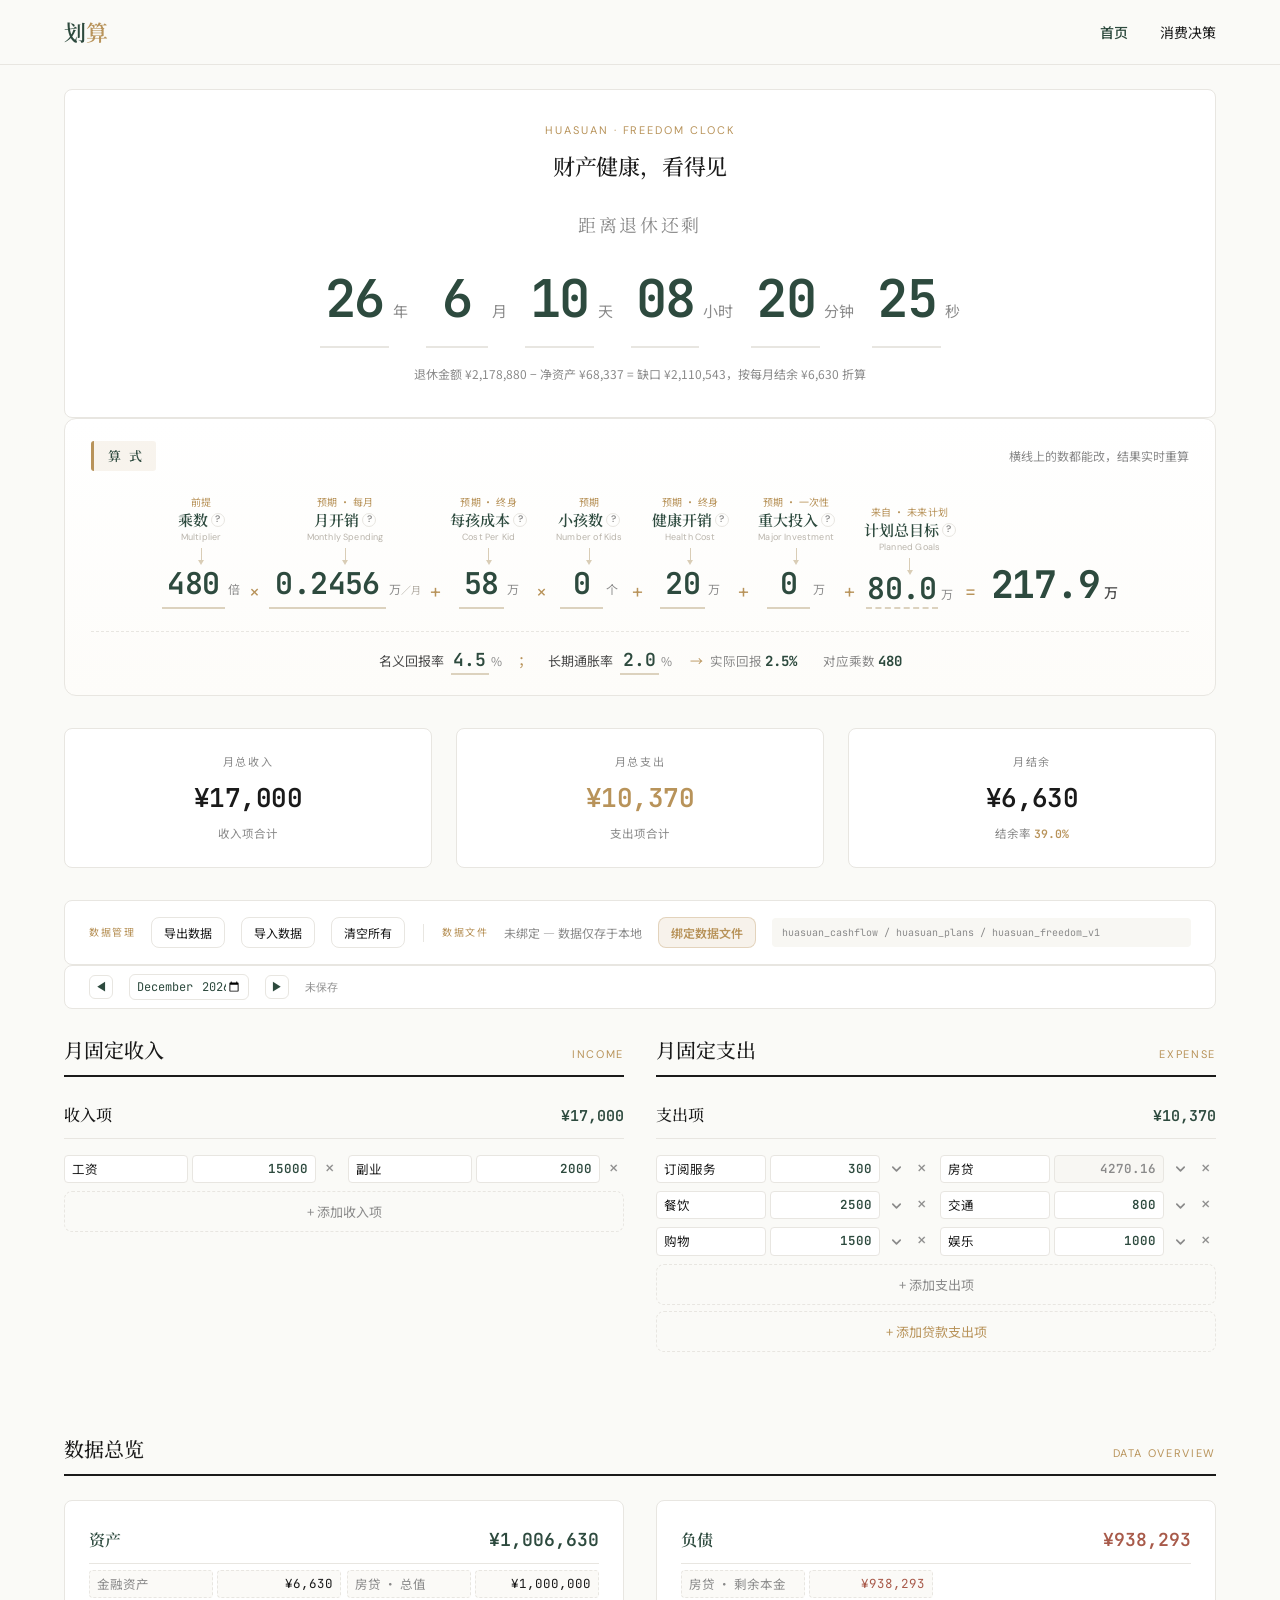
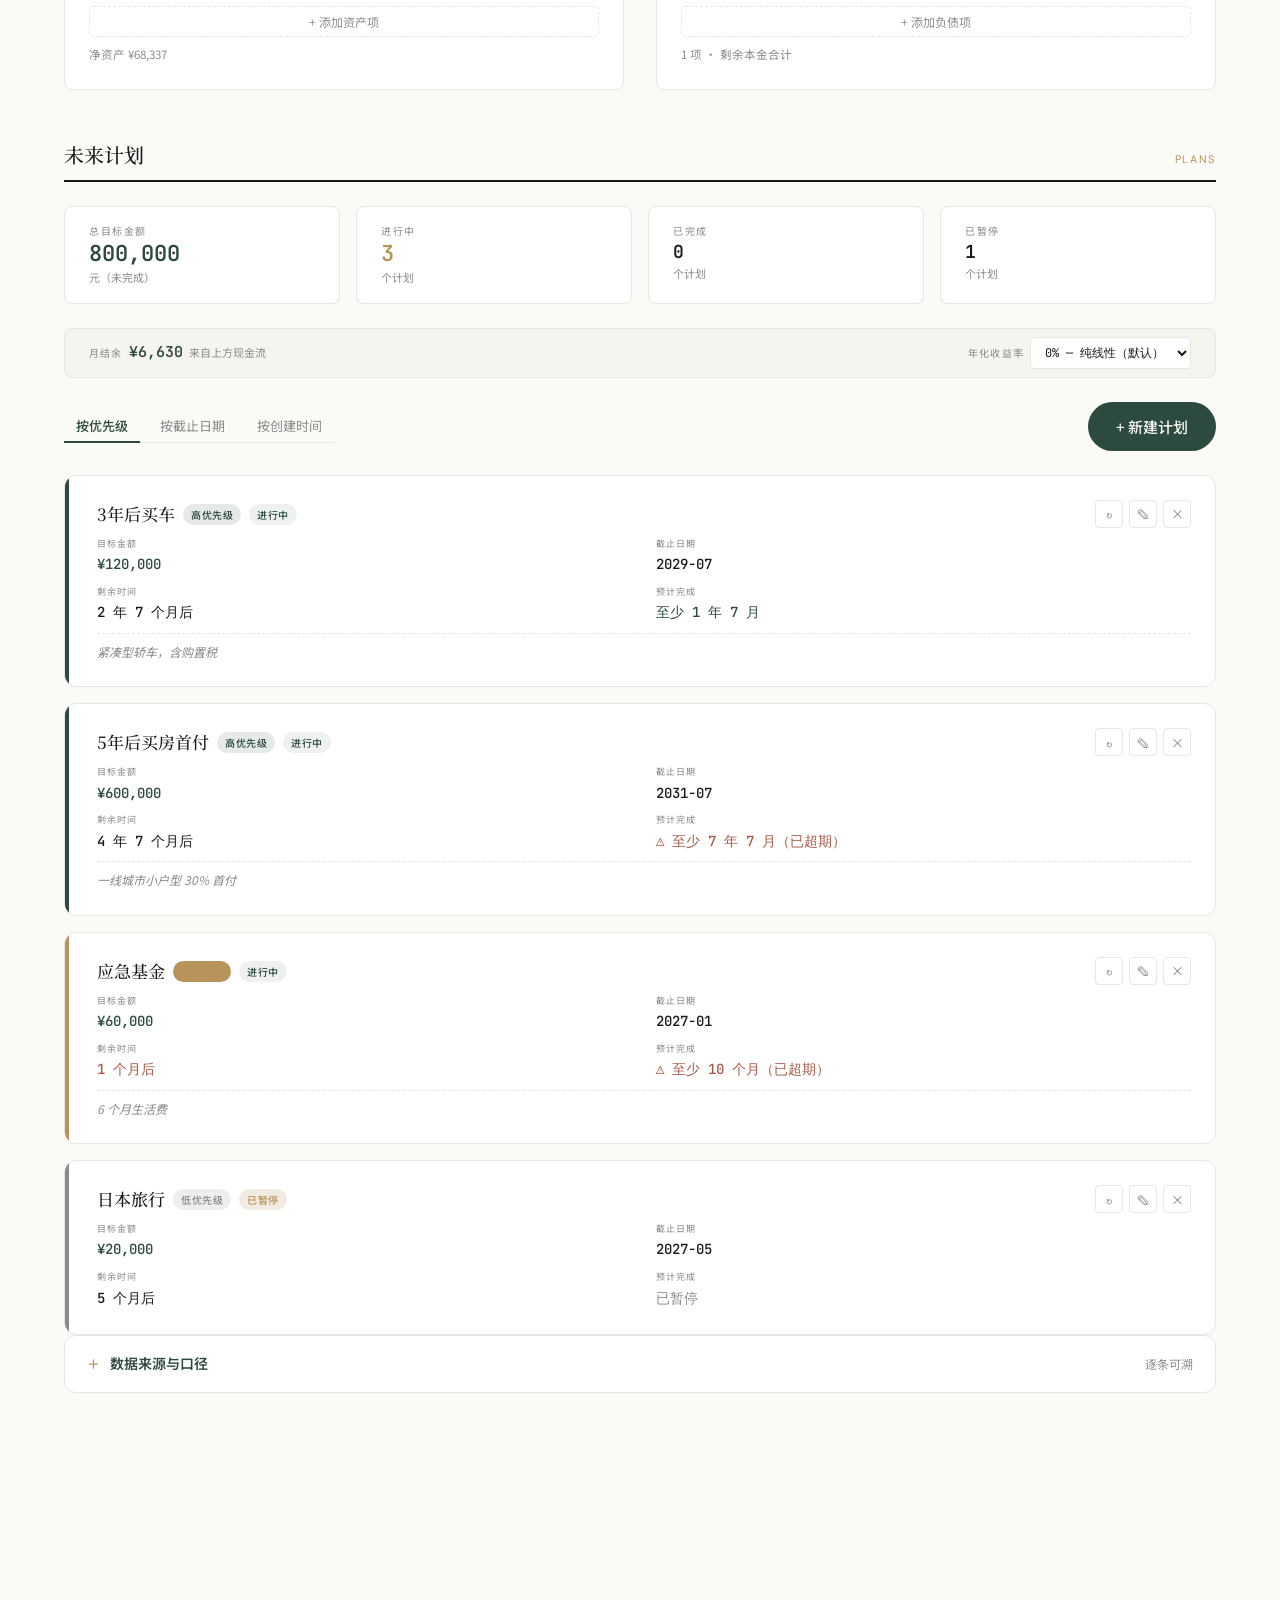
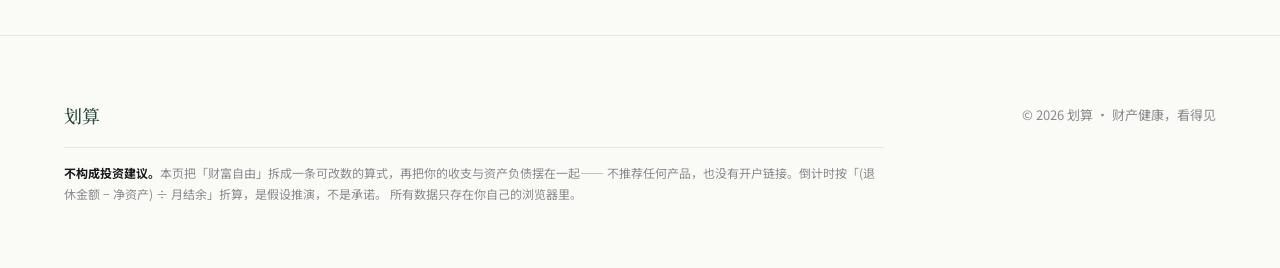
==== commit 9aaa64aa: "feat(huasuan): 数据管理合并成一行并前移 · 删除算式参数栏 · 消费决策加免责声明 (v4.5) 一、数据管理与数据文件合并成一条栏 - 原来的两条 bar（.cf__databar " ====
--- a/index.html
+++ b/index.html
@@ -560,35 +560,45 @@
       max-width: 100%;
     }
 
-    /* 算式参数摘要：单独一条栏，把 huasuan_freedom_v1 里存的值摊开，不用翻 localStorage。
-       注意别用固定 flex-basis——≤1024px 时 .cf__databar 会转成 column，basis 会被当成高度 */
-    .cf__databar--formula { margin-top: var(--space-xs); }
-    .cf__databar-formula {
+    /* 数据文件组：与「数据管理」同处一条栏。
+       display:contents 让这组自身不生成盒子，组内元素直接成为父级 flex 的item，
+       于是两组按钮能排进同一行；[hidden] 要单独提权，否则会被 display:contents 顶掉 */
+    .cf__file-group { display: contents; }
+    .cf__file-group[hidden] { display: none !important; }
+    /* 合并后的数据栏强制单行：绑定前后按钮数量不同（未绑定 1 个 / 已绑定 3 个），
+       若允许换行，绑定后就会断成两行。空间不够时只让末尾的键名提示让位 */
+    .cf__databar--manage { flex-wrap: nowrap; }
+    .cf__databar--manage .cf__databar-btn,
+    .cf__databar--manage .cf__databar-label,
+    .cf__databar--manage .cf__databar-div { flex: 0 0 auto; }
+    /* 绑定状态不参与收缩（时间戳要完整），只在文件名过长时按上限截断；
+       末尾那串 localStorage 键名是可牺牲的，优先让位 */
+    .cf__databar--manage .cf__file-status {
+      flex: 0 0 auto;
+      max-width: 280px;
+      min-width: 0;
+      overflow: hidden;
+      text-overflow: ellipsis;
+      white-space: nowrap;
+    }
+    .cf__databar--manage .cf__databar-location {
       flex: 1 1 auto;
       min-width: 0;
-      font-family: var(--font-mono);
-      font-size: 11px;
-      line-height: 1.7;
-      color: var(--color-text-muted);
-      padding: 6px 10px;
-      background: #F8F7F3;
-      border-radius: var(--radius-sm);
-      white-space: normal;
-      overflow-wrap: anywhere;
-      max-width: 100%;
-    }
-    .cf__databar-formula b {
-      color: var(--color-text);
-      font-weight: 600;
-      font-variant-numeric: tabular-nums;
-    }
-
-    /* v3.16：本地数据文件条（File System Access API；不支持时 hidden） */
-    .cf__databar--file { margin-top: var(--space-xs); }
+      overflow: hidden;
+      text-overflow: ellipsis;
+      white-space: nowrap;
+    }
+    /* 两组之间的竖分隔线 */
+    .cf__databar-div {
+      width: 1px;
+      align-self: center;
+      height: 18px;
+      margin: 0 2px;
+      background: var(--color-border);
+    }
     .cf__file-status {
       font-size: 12px;
       color: var(--color-text-muted);
-      margin-right: auto;
     }
     .cf__file-status b {
       font-family: var(--font-mono);
@@ -1290,6 +1300,17 @@
       .cf__databar { flex-direction: column; align-items: stretch; }
       .cf__databar-btn { text-align: center; }
       .cf__databar-location { margin-left: 0; text-align: center; }
+      /* 竖分隔线在纵向排列下转成横线 */
+      .cf__databar-div { width: 100%; height: 1px; margin: 4px 0; }
+      /* 纵向排列时不再强制单行，状态与键名恢复换行，避免省略号裁掉信息 */
+      .cf__databar--manage { flex-wrap: wrap; }
+      .cf__databar--manage .cf__file-status,
+      .cf__databar--manage .cf__databar-location {
+        white-space: normal;
+        overflow: visible;
+        overflow-wrap: anywhere;
+        text-align: center;
+      }
       .plans__toolbar { flex-direction: column; align-items: stretch; }
       .plans__modal { padding: var(--space-lg); }
       /* 底栏：未来计划统计卡改为 1 列堆叠，手机竖屏信息密度优先 */
@@ -1964,6 +1985,31 @@
         </div>
       </div>
 
+      <!-- ④ 数据管理 + 数据文件：合并在同一行，紧跟三宫格之下 -->
+      <div class="cf__databar cf__databar--manage fade-up">
+        <span class="cf__databar-label">数据管理</span>
+        <button class="cf__databar-btn" id="exportBtn">导出数据</button>
+        <button class="cf__databar-btn" id="importBtn">导入数据</button>
+        <button class="cf__databar-btn" id="loadSampleBtn" hidden>载入示例</button>
+        <button class="cf__databar-btn cf__databar-btn--accent" id="loadMultiLoanBtn" hidden>载入多贷款示例</button>
+        <button class="cf__databar-btn cf__databar-btn--danger" id="clearAllBtn">清空所有</button>
+
+        <!-- v3.16 本地数据文件（File System Access API，Chrome/Edge）。
+             不支持时整组 hidden；display:contents 不给这组生成盒子，组内按钮直接排进同一行 -->
+        <span class="cf__file-group" id="fileBar" hidden>
+          <span class="cf__databar-div" aria-hidden="true"></span>
+          <span class="cf__databar-label">数据文件</span>
+          <span class="cf__file-status" id="fileStatus">未绑定 — 数据仅存于本地</span>
+          <button class="cf__databar-btn cf__databar-btn--accent" id="bindFileBtn">绑定数据文件</button>
+          <button class="cf__databar-btn" id="openFileBtn" hidden>打开数据文件</button>
+          <button class="cf__databar-btn" id="reauthFileBtn" hidden>重新授权</button>
+          <button class="cf__databar-btn cf__databar-btn--danger" id="unbindFileBtn" hidden>解除绑定</button>
+        </span>
+
+        <span class="cf__databar-location" title="localStorage 键名：huasuan_cashflow / huasuan_plans / huasuan_freedom_v1">huasuan_cashflow / huasuan_plans / huasuan_freedom_v1</span>
+        <input type="file" id="importFile" accept=".json,application/json" style="display:none">
+      </div>
+
       <!-- ========== v3.16 中栏：月收入 / 月支出 上下两段全宽，段内项目两列网格 ========== -->
       <!-- 月份导航（v3.6：快照栏精简——删标签和名字，保留 ◀ 月 ▶ + 最后保存时间） -->
       <div class="cf__snapshot">
@@ -2038,35 +2084,6 @@
             <div class="dash__rows dash__chips" id="debtRows"></div>
             <button class="dash__add" id="addDebtBtn">+ 添加负债项</button>
             <div class="dash__card-ft" id="debtFoot">—</div>
-          </div>
-        </div>
-
-        <!-- 第 2 行：数据管理栏（v3.3 Phase 16，全宽 100%） -->
-        <div class="lc-grid lc-grid--single">
-          <div class="cf__databar">
-            <span class="cf__databar-label">数据管理</span>
-            <button class="cf__databar-btn" id="exportBtn">导出数据</button>
-            <button class="cf__databar-btn" id="importBtn">导入数据</button>
-            <button class="cf__databar-btn" id="loadSampleBtn" hidden>载入示例</button>
-            <button class="cf__databar-btn cf__databar-btn--accent" id="loadMultiLoanBtn" hidden>载入多贷款示例</button>
-            <button class="cf__databar-btn cf__databar-btn--danger" id="clearAllBtn">清空所有</button>
-            <span class="cf__databar-location">localStorage · huasuan_cashflow / huasuan_plans / huasuan_freedom_v1</span>
-            <input type="file" id="importFile" accept=".json,application/json" style="display:none">
-          </div>
-          <!-- 算式参数摘要：独立一条，不塞进上面的 flex 行。
-               ≤1024px 时 .cf__databar 会变成 column，行内用 flex-basis:100% 会被当成高度，把整条顶出视口 -->
-          <div class="cf__databar cf__databar--formula">
-            <span class="cf__databar-label">算式参数</span>
-            <span class="cf__databar-formula" id="formulaSummary">加载中…</span>
-          </div>
-          <!-- v3.16：本地数据文件（File System Access API，Chrome/Edge；不支持时 JS 保持 hidden） -->
-          <div class="cf__databar cf__databar--file" id="fileBar" hidden>
-            <span class="cf__databar-label">数据文件</span>
-            <span class="cf__file-status" id="fileStatus">未绑定 — 数据仅存于浏览器 localStorage</span>
-            <button class="cf__databar-btn cf__databar-btn--accent" id="bindFileBtn">绑定数据文件</button>
-            <button class="cf__databar-btn" id="openFileBtn" hidden>打开数据文件</button>
-            <button class="cf__databar-btn" id="reauthFileBtn" hidden>重新授权</button>
-            <button class="cf__databar-btn cf__databar-btn--danger" id="unbindFileBtn" hidden>解除绑定</button>
           </div>
         </div>
 
@@ -4563,19 +4580,20 @@
       document.getElementById('reauthFileBtn').hidden = state !== 'reauth';
       document.getElementById('unbindFileBtn').hidden = state === 'unbound';
       if (state === 'unbound') {
-        statusEl.innerHTML = '未绑定 — 数据仅存于浏览器 localStorage';
+        statusEl.innerHTML = '未绑定 — 数据仅存于本地';
       } else if (state === 'reauth') {
-        statusEl.innerHTML = '文件授权已失效（浏览器重启后需重新确认）— 点击「重新授权」恢复自动同步';
+        statusEl.innerHTML = '授权已失效 — 点「重新授权」恢复同步';
       } else {
         var name = (this.handle && this.handle.name) ? this.handle.name : 'huasuan-data.json';
         var t = this.lastSaved ? this.fmtTime(this.lastSaved) : '刚刚';
-        statusEl.innerHTML = '数据文件保存至本地：<b>' + this.escape(name) + '</b> · 上次保存 ' + t;
+        statusEl.innerHTML = '已保存至 <b>' + this.escape(name) + '</b> · ' + t;
       }
     };
 
+    /* 这一栏空间紧，时间只显示「月-日 时:分」，年份省掉 */
     DataFileApp.prototype.fmtTime = function(d) {
       var p = function(x) { return String(x).padStart(2, '0'); };
-      return d.getFullYear() + '-' + p(d.getMonth() + 1) + '-' + p(d.getDate()) + ' ' + p(d.getHours()) + ':' + p(d.getMinutes());
+      return p(d.getMonth() + 1) + '-' + p(d.getDate()) + ' ' + p(d.getHours()) + ':' + p(d.getMinutes());
     };
 
     DataFileApp.prototype.escape = function(s) {
@@ -4769,22 +4787,6 @@
     $("fxMult2").textContent = ok ? fmt(m, Math.abs(m - Math.round(m)) < 0.05 ? 0 : 1) : "—";
     syncField("fNom", numv(S.nominal).toFixed(1));
     syncField("fInf", numv(S.inflation).toFixed(1));
-
-    /* 数据管理区的算式参数摘要：把 huasuan_freedom_v1 里存的值摊开，
-       改任一输入框这里跟着变，排查口径时不用去翻 localStorage */
-    var fsEl = $("formulaSummary");
-    if(fsEl){
-      var wan = function(v, d){ return fmt(numv(v), d === undefined ? 1 : d) + " 万"; };
-      fsEl.innerHTML = '乘数 <b>' + fmt(m, 0) + '</b>' +
-        ' · 月开销 <b>' + fmt(numv(S.X) * 10000, 0) + ' 元</b>' +
-        ' · 每孩 <b>' + wan(S.K) + '</b>' +
-        ' · 小孩 <b>' + numv(S.N) + ' 人</b>' +
-        ' · 健康 <b>' + wan(S.M) + '</b>' +
-        ' · 重大投入 <b>' + wan(S.H) + '</b>' +
-        ' · 名义 <b>' + numv(S.nominal).toFixed(1) + '%</b>' +
-        ' · 通胀 <b>' + numv(S.inflation).toFixed(1) + '%</b>' +
-        ' · 实际 <b>' + (ok ? rr.toFixed(1) + '%' : '—') + '</b>';
-    }
 
     /* 未来计划（只读项）：为 0 时压暗，免得 0.0 抢眼 */
     var pw = plansWan();
--- a/assets/styles.css
+++ b/assets/styles.css
@@ -624,6 +624,19 @@
 .footer__copy {
   font-size: 13px;
   color: var(--color-text-muted);
+}
+/* 免责声明：与首页页脚同一套样式，各页共用 */
+.footer__disc {
+  margin-top: 16px;
+  padding-top: 14px;
+  border-top: 1px solid var(--color-border);
+  max-width: 820px;
+  font-size: 12px;
+  line-height: 1.75;
+  color: var(--color-text-muted);
+}
+.footer__disc b {
+  color: var(--color-text);
 }
 
 /* ========== Motion ========== */
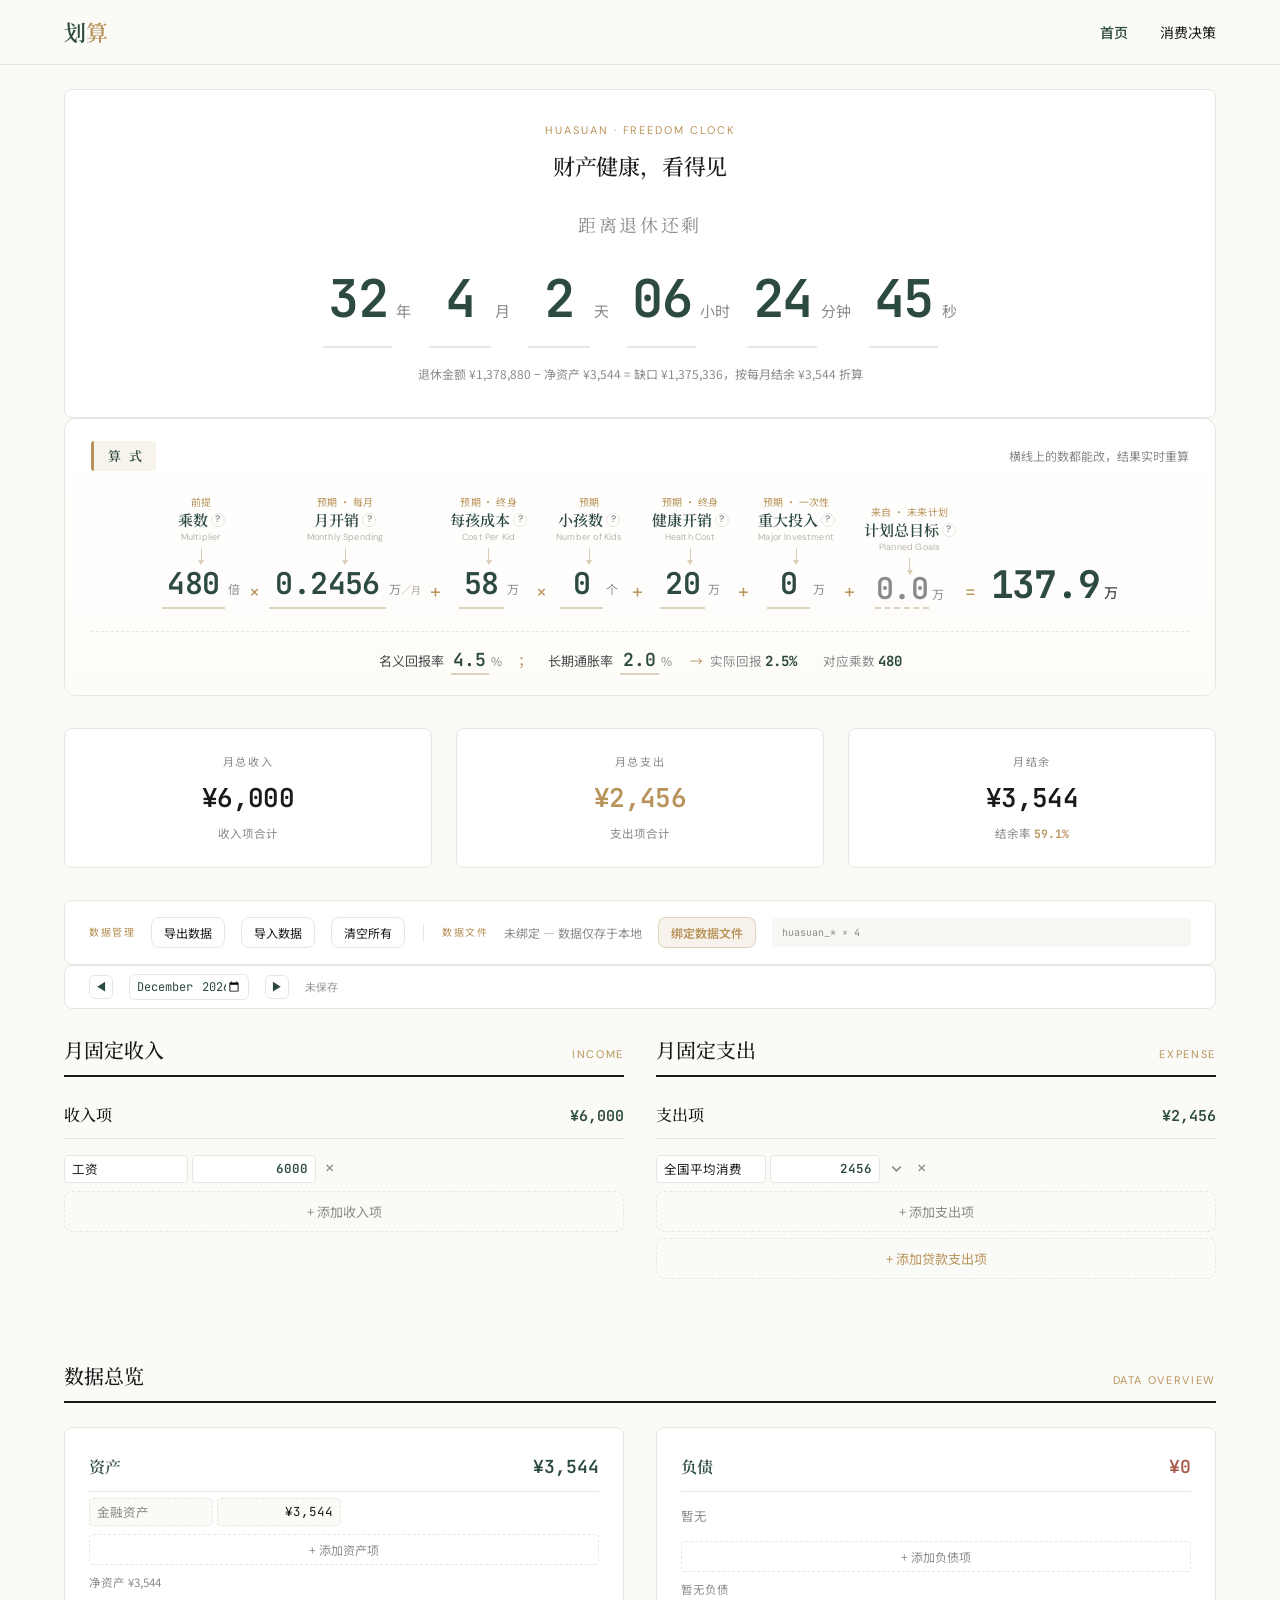
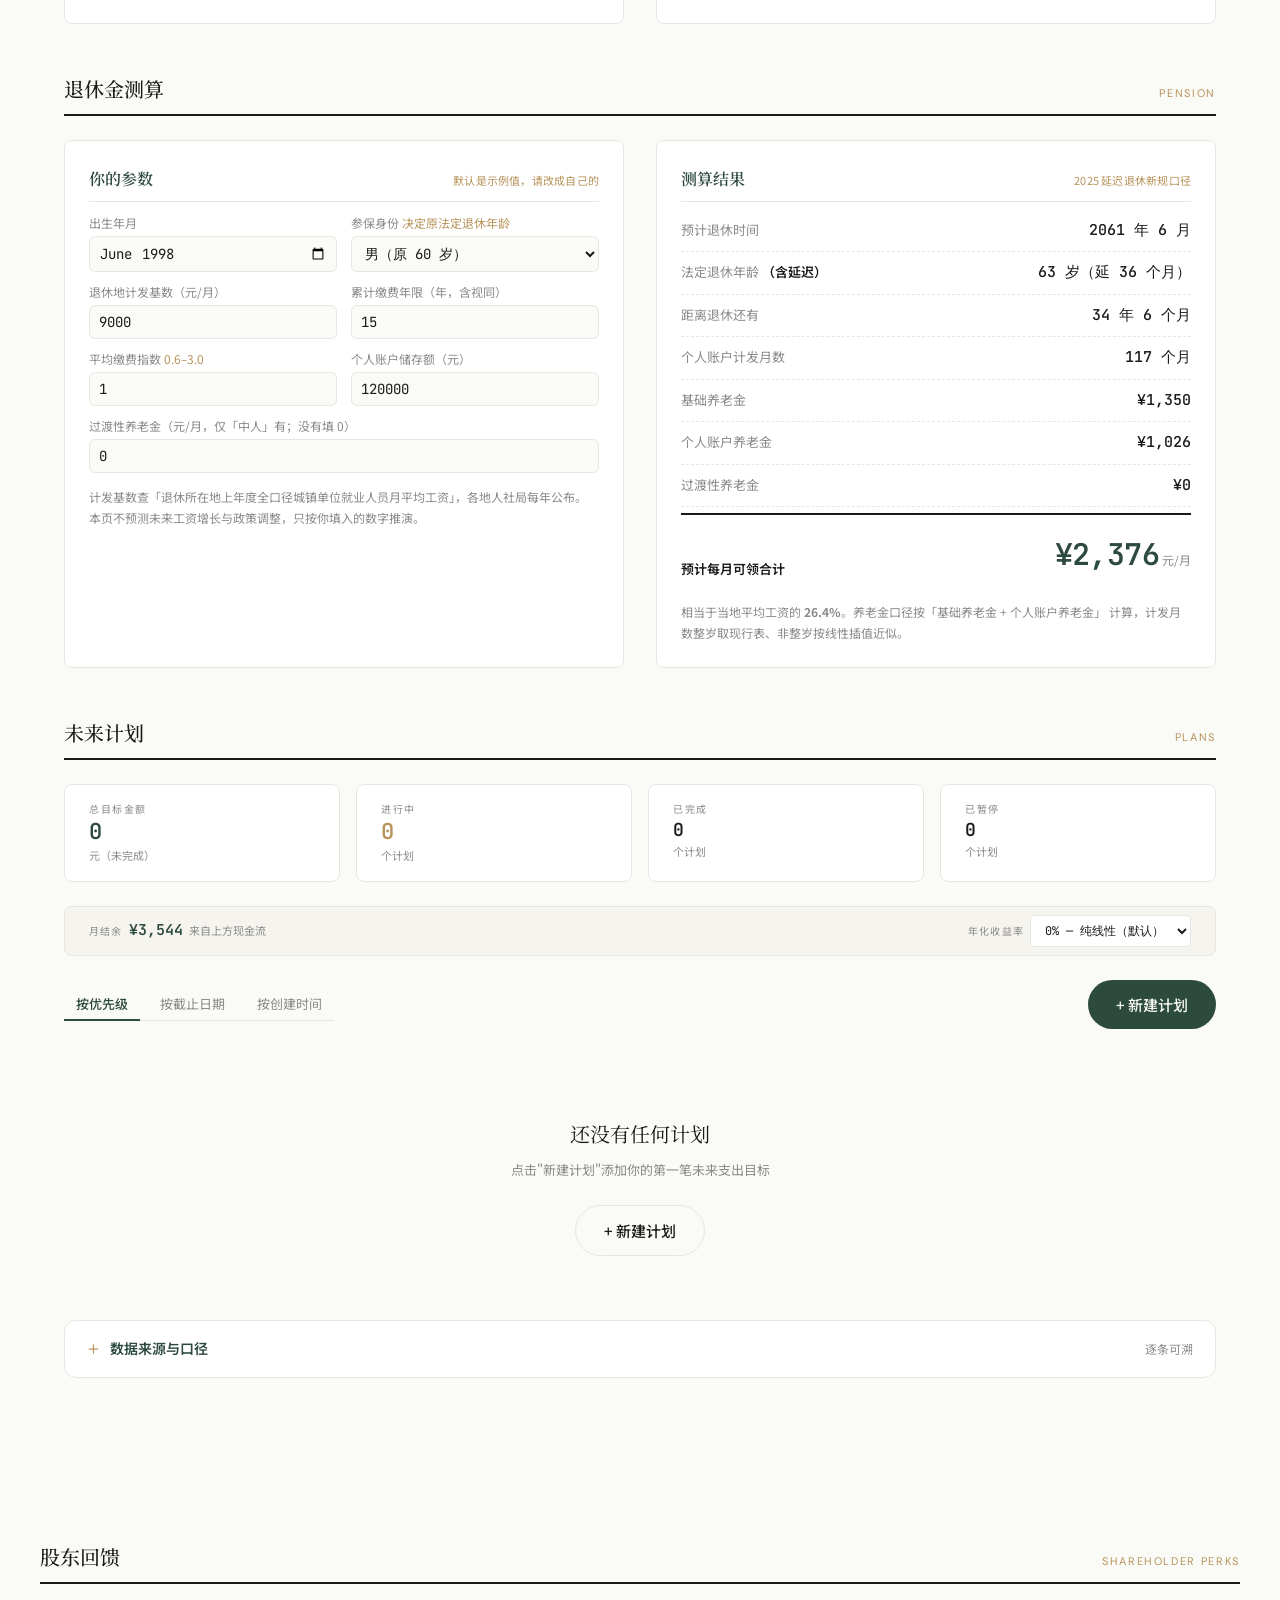
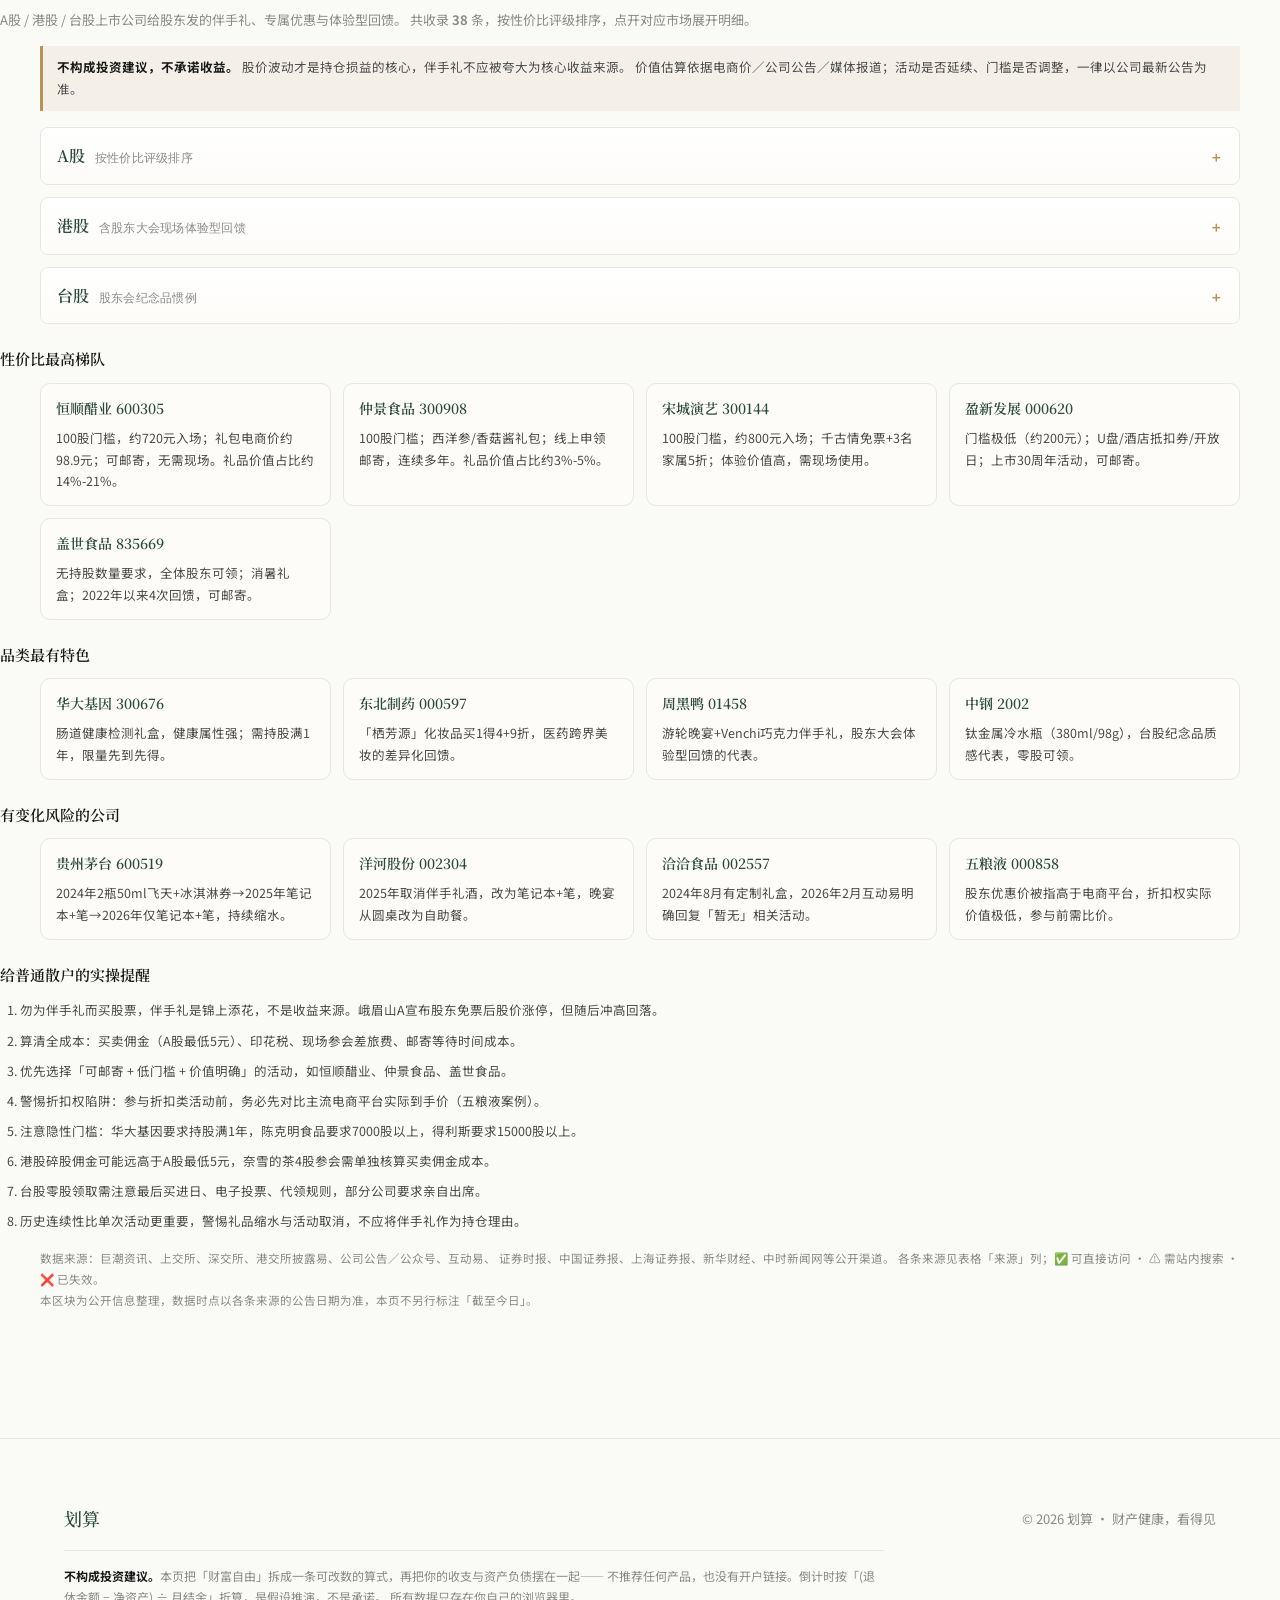
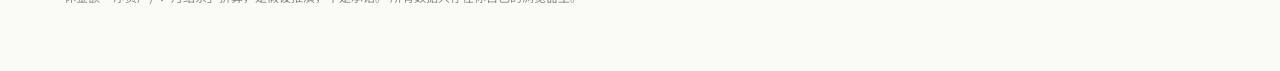
==== commit 559c7052: "feat(huasuan): v4.6 退休金测算 + 股东回馈；v4.7 默认值精简 v4.6 - 导出：已绑定数据文件时直接写回该文件，不再另存一份副本；   未绑定时下载 huasuan-dat" ====
--- a/index.html
+++ b/index.html
@@ -1721,6 +1721,191 @@
       .cd__cell b { font-size: 30px; }
     }
 
+    /* ============================================================
+       v4.6 退休金测算
+       ============================================================ */
+    .pen__hint { font-size: 11px; color: var(--color-secondary); letter-spacing: .02em; }
+    .pen__fields {
+      display: grid; grid-template-columns: 1fr 1fr; gap: 11px 14px; margin-top: 12px;
+    }
+    .pen__f { display: flex; flex-direction: column; gap: 4px; min-width: 0; }
+    .pen__lab { font-size: 12px; color: var(--color-text-muted); line-height: 1.5; }
+    .pen__lab em { font-style: normal; color: var(--color-secondary); }
+    .pen__in {
+      font-family: var(--font-mono); font-size: 14px; color: var(--color-text);
+      background: var(--color-bg); border: 1px solid var(--color-border);
+      border-radius: 6px; padding: 7px 9px; width: 100%; box-sizing: border-box;
+      font-variant-numeric: tabular-nums;
+      transition: border-color .16s ease, background .16s ease;
+    }
+    .pen__in:hover { border-color: #D8D3C8; }
+    .pen__in:focus { outline: none; border-color: var(--color-secondary); background: #fff; }
+
+    .pen__rows { display: flex; flex-direction: column; margin-top: 8px; }
+    .pen__row {
+      display: flex; align-items: baseline; justify-content: space-between; gap: 12px;
+      padding: 8px 0; border-bottom: 1px dashed var(--color-border);
+    }
+    .pen__row:last-child { border-bottom: 0; }
+    .pen__k { font-size: 13px; color: var(--color-text-muted); }
+    .pen__k b { font-weight: 600; color: var(--color-text); }
+    .pen__v {
+      font-family: var(--font-mono); font-size: 15px; font-weight: 500;
+      color: var(--color-text); font-variant-numeric: tabular-nums; white-space: nowrap;
+    }
+    .pen__row--total {
+      margin-top: 6px; padding: 14px 0 8px;
+      border-top: 2px solid var(--color-text); border-bottom: 0;
+      align-items: flex-end;
+    }
+    .pen__row--total .pen__k { font-size: 13px; font-weight: 600; color: var(--color-text); }
+    .pen__row--total .pen__v {
+      font-size: 30px; font-weight: 600; color: var(--color-primary); letter-spacing: -.02em;
+    }
+    .pen__row--total .pen__v small {
+      font-family: var(--font-sans-cn); font-size: 12px; font-weight: 400;
+      color: var(--color-text-muted); margin-left: 3px; letter-spacing: 0;
+    }
+    .pen__note { margin-top: 13px; font-size: 12px; line-height: 1.75; color: var(--color-text-muted); }
+    .pen__warn {
+      margin-top: 11px; padding: 9px 12px; border-radius: 6px;
+      background: var(--warn-bg); color: var(--warn-ink);
+      font-size: 12px; line-height: 1.7;
+    }
+    .pen__warn[hidden] { display: none; }
+
+    @media (max-width: 640px) {
+      .pen__fields { grid-template-columns: 1fr; }
+      .pen__row--total .pen__v { font-size: 26px; }
+    }
+
+    /* ============================================================
+       v4.6 股东回馈
+       数据来自公开信息整理，样式按划算设计系统重做（原文件是蓝色系，不照搬）
+       ============================================================ */
+    .sr__lead {
+      max-width: 920px; margin: 0 0 14px; font-size: 13px; line-height: 1.85;
+      color: var(--color-text-muted);
+    }
+    .sr__disc {
+      margin-bottom: 16px; padding: 10px 14px;
+      border-left: 3px solid var(--color-secondary);
+      background: var(--sand-soft);
+      font-size: 12.5px; line-height: 1.8; color: var(--ink2);
+    }
+    .sr__disc b { color: var(--color-text); }
+
+    .sr__fold {
+      border: 1px solid var(--color-border); border-radius: var(--radius-md);
+      background: var(--color-surface); margin-bottom: 12px; overflow: hidden;
+    }
+    .sr__fold > summary {
+      display: flex; align-items: baseline; gap: 10px; cursor: pointer;
+      list-style: none; padding: 14px 16px;
+      font-family: var(--font-serif-cn); font-size: 16px; font-weight: 600;
+      color: var(--color-primary);
+      background: linear-gradient(180deg, #FFFFFF 0%, #FDFCF9 100%);
+      transition: background .16s ease;
+    }
+    .sr__fold > summary::-webkit-details-marker { display: none; }
+    .sr__fold > summary:hover { background: #FDFBF6; }
+    .sr__fold > summary::after {
+      content: "＋"; margin-left: auto; flex: 0 0 auto;
+      font-family: var(--font-mono); font-size: 14px; color: var(--color-secondary);
+    }
+    .sr__fold[open] > summary::after { content: "－"; }
+    .sr__fold[open] > summary { border-bottom: 1px solid var(--color-border); }
+    .sr__cnt {
+      font-family: var(--font-mono); font-size: 11.5px; font-weight: 400;
+      color: var(--color-text-muted); letter-spacing: .02em;
+    }
+
+    .sr__scroll { overflow-x: auto; -webkit-overflow-scrolling: touch; }
+    .sr__tab {
+      width: 100%; border-collapse: collapse; font-size: 12.5px; min-width: 1180px;
+    }
+    /* 列宽必须显式给：auto 布局下「历史变化」这类长文本会把列宽抢走，
+       结果「性价比评级」被压成几像素宽、徽章缩成圆点。 */
+    .sr__tab .c-name { width: 92px; }
+    .sr__tab .c-code { width: 58px; }
+    .sr__tab .c-ind  { width: 76px; }
+    .sr__tab .c-item { width: 188px; }
+    .sr__tab .c-val  { width: 104px; }
+    .sr__tab .c-thr  { width: 108px; }
+    .sr__tab .c-cost { width: 92px; }
+    .sr__tab .c-how  { width: 126px; }
+    .sr__tab .c-hist { width: 170px; }
+    .sr__tab .c-rate { width: 84px; }
+    .sr__tab .c-src  { width: 126px; }
+    .sr__tab td.is-rate { white-space: nowrap; }
+    .sr__tab caption {
+      caption-side: top; text-align: left; padding: 10px 16px 8px;
+      font-size: 11.5px; color: var(--color-text-muted);
+    }
+    .sr__tab th, .sr__tab td {
+      padding: 9px 11px; border-bottom: 1px solid var(--color-border);
+      text-align: left; vertical-align: top; line-height: 1.65;
+    }
+    .sr__tab thead th {
+      position: sticky; top: 0; z-index: 2;
+      background: #F5F3EE; font-size: 11.5px; font-weight: 600;
+      color: var(--ink2); white-space: nowrap;
+      border-bottom: 1px solid #E0DCD2;
+    }
+    .sr__tab tbody tr:nth-child(even) { background: #FCFBF8; }
+    .sr__tab tbody tr:hover { background: var(--accent-soft); }
+    .sr__tab td.sr__url { max-width: 240px; word-break: break-all; }
+    .sr__tab a {
+      color: var(--color-primary); text-decoration: none;
+      border-bottom: 1px solid rgba(45, 74, 62, .3);
+    }
+    .sr__tab a:hover { border-bottom-color: var(--color-primary); }
+    .sr__acc {
+      display: block; margin-top: 2px; font-size: 10.5px;
+      color: var(--color-text-muted);
+    }
+
+    .sr__badge {
+      display: inline-block; padding: 2px 9px; border-radius: 999px;
+      font-size: 11.5px; font-weight: 600; white-space: nowrap;
+      border: 1px solid transparent;
+    }
+    .sr__badge--high { background: var(--color-primary); color: #fff; }
+    .sr__badge--midhigh { background: var(--sand-soft); color: #7A5A1F; border-color: rgba(184, 147, 90, .55); }
+    .sr__badge--mid { background: transparent; color: var(--ink2); border-color: var(--line); }
+    .sr__badge--low { background: var(--line2); color: var(--ink3); }
+    .sr__badge--todo { background: var(--warn-bg); color: var(--warn-ink); border-color: #E8D9B5; }
+
+    .sr__sub {
+      font-family: var(--font-serif-cn); font-size: 15px; font-weight: 600;
+      color: var(--color-text); margin: 22px 0 11px;
+    }
+    .sr__picks {
+      display: grid; grid-template-columns: repeat(auto-fit, minmax(240px, 1fr));
+      gap: 12px;
+    }
+    .sr__pick {
+      border: 1px solid var(--color-border); border-radius: 10px;
+      padding: 13px 15px; background: #FDFCF9;
+    }
+    .sr__pick h4 {
+      margin: 0 0 6px; font-family: var(--font-serif-cn);
+      font-size: 14px; font-weight: 600; color: var(--color-primary);
+    }
+    .sr__pick p { margin: 0; font-size: 12.5px; line-height: 1.75; color: var(--ink2); }
+    .sr__tips {
+      margin: 0; padding-left: 20px; font-size: 12.5px;
+      line-height: 1.85; color: var(--ink2);
+    }
+    .sr__tips li { margin: 7px 0; }
+    .sr__meta { margin-top: 16px; font-size: 11.5px; color: var(--color-text-muted); line-height: 1.8; }
+
+    @media print {
+      .sr__fold { break-inside: avoid; }
+      .sr__tab thead th { position: static; }
+      .sr__fold > summary::after { display: none; }
+    }
+
   </style>
   <script>
     // CountUp 动画（与 calculator.html 一致，参考 CountUp.js v2.8.1 简化实现，MIT）
@@ -2006,7 +2191,7 @@
           <button class="cf__databar-btn cf__databar-btn--danger" id="unbindFileBtn" hidden>解除绑定</button>
         </span>
 
-        <span class="cf__databar-location" title="localStorage 键名：huasuan_cashflow / huasuan_plans / huasuan_freedom_v1">huasuan_cashflow / huasuan_plans / huasuan_freedom_v1</span>
+        <span class="cf__databar-location" title="localStorage 键名：huasuan_cashflow / huasuan_plans / huasuan_freedom_v1 / huasuan_pension_v1">huasuan_* × 4</span>
         <input type="file" id="importFile" accept=".json,application/json" style="display:none">
       </div>
 
@@ -2089,6 +2274,109 @@
 
       </div><!-- /.layout-center -->
 
+      <!-- ========== v4.6 中段二：退休金测算（数据总览 与 未来计划 之间） ========== -->
+      <div class="layout-center penblock">
+        <div class="col-head">
+          <h2 class="col-head__title">退休金测算</h2>
+          <span class="col-head__eyebrow">PENSION</span>
+        </div>
+
+        <div class="lc-grid lc-grid--pair">
+          <!-- 左：参数输入 -->
+          <div class="dash__card">
+            <div class="dash__card-hd">
+              <h3 class="dash__card-title">你的参数</h3>
+              <span class="pen__hint">默认是示例值，请改成自己的</span>
+            </div>
+            <div class="pen__fields">
+              <label class="pen__f">
+                <span class="pen__lab">出生年月</span>
+                <input type="month" id="penBirth" class="pen__in">
+              </label>
+              <label class="pen__f">
+                <span class="pen__lab">参保身份 <em>决定原法定退休年龄</em></span>
+                <select id="penSex" class="pen__in">
+                  <option value="male">男（原 60 岁）</option>
+                  <option value="f55">女 · 干部／管理技术（原 55 岁）</option>
+                  <option value="f50">女 · 工人（原 50 岁）</option>
+                </select>
+              </label>
+              <label class="pen__f">
+                <span class="pen__lab">退休地计发基数（元/月）</span>
+                <input type="number" id="penBase" class="pen__in" min="0" step="100" inputmode="decimal">
+              </label>
+              <label class="pen__f">
+                <span class="pen__lab">累计缴费年限（年，含视同）</span>
+                <input type="number" id="penYears" class="pen__in" min="0" max="50" step="0.5" inputmode="decimal">
+              </label>
+              <label class="pen__f">
+                <span class="pen__lab">平均缴费指数 <em>0.6–3.0</em></span>
+                <input type="number" id="penIndex" class="pen__in" min="0.4" max="3" step="0.01" inputmode="decimal">
+              </label>
+              <label class="pen__f">
+                <span class="pen__lab">个人账户储存额（元）</span>
+                <input type="number" id="penAccount" class="pen__in" min="0" step="1000" inputmode="decimal">
+              </label>
+              <label class="pen__f" style="grid-column:1/-1">
+                <span class="pen__lab">过渡性养老金（元/月，仅「中人」有；没有填 0）</span>
+                <input type="number" id="penTrans" class="pen__in" min="0" step="10" inputmode="decimal">
+              </label>
+            </div>
+            <div class="pen__note">
+              计发基数查「退休所在地上年度全口径城镇单位就业人员月平均工资」，各地人社局每年公布。
+              本页不预测未来工资增长与政策调整，只按你填入的数字推演。
+            </div>
+          </div>
+
+          <!-- 右：测算结果 -->
+          <div class="dash__card">
+            <div class="dash__card-hd">
+              <h3 class="dash__card-title">测算结果</h3>
+              <span class="pen__hint" id="penStamp">—</span>
+            </div>
+            <div class="pen__rows">
+              <div class="pen__row">
+                <span class="pen__k">预计退休时间</span>
+                <span class="pen__v" id="penRetire">—</span>
+              </div>
+              <div class="pen__row">
+                <span class="pen__k">法定退休年龄 <b>（含延迟）</b></span>
+                <span class="pen__v" id="penAge">—</span>
+              </div>
+              <div class="pen__row">
+                <span class="pen__k">距离退休还有</span>
+                <span class="pen__v" id="penLeft">—</span>
+              </div>
+              <div class="pen__row">
+                <span class="pen__k">个人账户计发月数</span>
+                <span class="pen__v" id="penMonths">—</span>
+              </div>
+              <div class="pen__row">
+                <span class="pen__k">基础养老金</span>
+                <span class="pen__v" id="penBasic">—</span>
+              </div>
+              <div class="pen__row">
+                <span class="pen__k">个人账户养老金</span>
+                <span class="pen__v" id="penPersonal">—</span>
+              </div>
+              <div class="pen__row">
+                <span class="pen__k">过渡性养老金</span>
+                <span class="pen__v" id="penTransOut">—</span>
+              </div>
+              <div class="pen__row pen__row--total">
+                <span class="pen__k">预计每月可领合计</span>
+                <span class="pen__v" id="penTotal">—<small>元/月</small></span>
+              </div>
+            </div>
+            <div class="pen__warn" id="penWarn" hidden></div>
+            <div class="pen__note" id="penNote">
+              相当于当地平均工资的 <b id="penRate">—</b>。养老金口径按「基础养老金 + 个人账户养老金」
+              计算，计发月数整岁取现行表、非整岁按线性插值近似。
+            </div>
+          </div>
+        </div>
+      </div>
+
       <!-- ========== v3.6 底栏：未来计划（全宽） ========== -->
       <div class="layout-bottom">
         <div class="col-head">
@@ -2268,6 +2556,212 @@
     </div>
   </div>
 
+  <!-- ========== v4.6 股东回馈（数据来自公开信息整理，样式按划算设计系统重做） ========== -->
+  <div class="layout-center srblock">
+    <div class="col-head">
+      <h2 class="col-head__title">股东回馈</h2>
+      <span class="col-head__eyebrow">SHAREHOLDER PERKS</span>
+    </div>
+
+    <p class="sr__lead">
+      A股 / 港股 / 台股上市公司给股东发的伴手礼、专属优惠与体验型回馈。
+      共收录 <b id="srTotal">0</b> 条，按性价比评级排序，点开对应市场展开明细。
+    </p>
+
+    <div class="sr__disc">
+      <b>不构成投资建议，不承诺收益。</b>
+      股价波动才是持仓损益的核心，伴手礼不应被夸大为核心收益来源。
+      价值估算依据电商价／公司公告／媒体报道；活动是否延续、门槛是否调整，一律以公司最新公告为准。
+    </div>
+
+    <details class="sr__fold" id="srFoldA">
+      <summary>A股 <span class="sr__cnt">按性价比评级排序</span></summary>
+      <div class="sr__scroll">
+        <table class="sr__tab" id="srTableA" aria-label="A股股东回馈总表">
+          <caption>A股上市公司股东回馈总表（按性价比评级排序）</caption>
+        </table>
+      </div>
+    </details>
+
+    <details class="sr__fold" id="srFoldHk">
+      <summary>港股 <span class="sr__cnt">含股东大会现场体验型回馈</span></summary>
+      <div class="sr__scroll">
+        <table class="sr__tab" id="srTableHk" aria-label="港股股东回馈总表">
+          <caption>港股上市公司股东回馈总表</caption>
+        </table>
+      </div>
+    </details>
+
+    <details class="sr__fold" id="srFoldTw">
+      <summary>台股 <span class="sr__cnt">股东会纪念品惯例</span></summary>
+      <div class="sr__scroll">
+        <table class="sr__tab" id="srTableTw" aria-label="台股股东会纪念品总表">
+          <caption>台股股东会纪念品惯例（零股与代领规则另见实操提醒）</caption>
+        </table>
+      </div>
+    </details>
+
+    <h3 class="sr__sub">性价比最高梯队</h3>
+    <div class="sr__picks"><div class="sr__pick"><h4>恒顺醋业 600305</h4><p>100股门槛，约720元入场；礼包电商价约98.9元；可邮寄，无需现场。礼品价值占比约14%-21%。</p></div><div class="sr__pick"><h4>仲景食品 300908</h4><p>100股门槛；西洋参/香菇酱礼包；线上申领邮寄，连续多年。礼品价值占比约3%-5%。</p></div><div class="sr__pick"><h4>宋城演艺 300144</h4><p>100股门槛，约800元入场；千古情免票+3名家属5折；体验价值高，需现场使用。</p></div><div class="sr__pick"><h4>盈新发展 000620</h4><p>门槛极低（约200元）；U盘/酒店抵扣券/开放日；上市30周年活动，可邮寄。</p></div><div class="sr__pick"><h4>盖世食品 835669</h4><p>无持股数量要求，全体股东可领；消暑礼盒；2022年以来4次回馈，可邮寄。</p></div></div>
+
+    <h3 class="sr__sub">品类最有特色</h3>
+    <div class="sr__picks"><div class="sr__pick"><h4>华大基因 300676</h4><p>肠道健康检测礼盒，健康属性强；需持股满1年，限量先到先得。</p></div><div class="sr__pick"><h4>东北制药 000597</h4><p>「栖芳源」化妆品买1得4+9折，医药跨界美妆的差异化回馈。</p></div><div class="sr__pick"><h4>周黑鸭 01458</h4><p>游轮晚宴+Venchi巧克力伴手礼，股东大会体验型回馈的代表。</p></div><div class="sr__pick"><h4>中钢 2002</h4><p>钛金属冷水瓶（380ml/98g），台股纪念品质感代表，零股可领。</p></div></div>
+
+    <h3 class="sr__sub">有变化风险的公司</h3>
+    <div class="sr__picks"><div class="sr__pick"><h4>贵州茅台 600519</h4><p>2024年2瓶50ml飞天+冰淇淋券→2025年笔记本+笔→2026年仅笔记本+笔，持续缩水。</p></div><div class="sr__pick"><h4>洋河股份 002304</h4><p>2025年取消伴手礼酒，改为笔记本+笔，晚宴从圆桌改为自助餐。</p></div><div class="sr__pick"><h4>洽洽食品 002557</h4><p>2024年8月有定制礼盒，2026年2月互动易明确回复「暂无」相关活动。</p></div><div class="sr__pick"><h4>五粮液 000858</h4><p>股东优惠价被指高于电商平台，折扣权实际价值极低，参与前需比价。</p></div></div>
+
+    <h3 class="sr__sub">给普通散户的实操提醒</h3>
+    <ol class="sr__tips"><li>勿为伴手礼而买股票，伴手礼是锦上添花，不是收益来源。峨眉山A宣布股东免票后股价涨停，但随后冲高回落。</li><li>算清全成本：买卖佣金（A股最低5元）、印花税、现场参会差旅费、邮寄等待时间成本。</li><li>优先选择「可邮寄 + 低门槛 + 价值明确」的活动，如恒顺醋业、仲景食品、盖世食品。</li><li>警惕折扣权陷阱：参与折扣类活动前，务必先对比主流电商平台实际到手价（五粮液案例）。</li><li>注意隐性门槛：华大基因要求持股满1年，陈克明食品要求7000股以上，得利斯要求15000股以上。</li><li>港股碎股佣金可能远高于A股最低5元，奈雪的茶4股参会需单独核算买卖佣金成本。</li><li>台股零股领取需注意最后买进日、电子投票、代领规则，部分公司要求亲自出席。</li><li>历史连续性比单次活动更重要，警惕礼品缩水与活动取消，不应将伴手礼作为持仓理由。</li></ol>
+
+    <p class="sr__meta">
+      数据来源：巨潮资讯、上交所、深交所、港交所披露易、公司公告／公众号、互动易、
+      证券时报、中国证券报、上海证券报、新华财经、中时新闻网等公开渠道。
+      各条来源见表格「来源」列；✅ 可直接访问 · ⚠️ 需站内搜索 · ❌ 已失效。
+      <br>本区块为公开信息整理，数据时点以各条来源的公告日期为准，本页不另行标注「截至今日」。
+    </p>
+  </div>
+
+  <script>
+  (function () {
+    "use strict";
+    var COLS = {
+      a: ["公司名称", "代码", "行业", "伴手礼内容", "大致价值", "最低持股门槛", "最低入场成本", "领取方式", "历史变化", "性价比评级", "来源"],
+      hk: ["公司名称", "代码", "行业", "伴手礼内容", "大致价值", "最低持股门槛", "最低入场成本", "领取方式", "历史变化", "性价比评级", "来源"],
+      tw: ["公司名称", "代码", "行业", "纪念品内容", "大致价值", "最低持股门槛", "领取方式", "历史变化", "性价比评级", "来源"],
+    };
+    var DATA = {
+      a: [
+        ["恒顺醋业", "600305", "食品", "有机香醋+有机酱油+有机特级酱油+有机料酒礼包", "约98.9元", "100股", "约720元", "线上申领→邮寄", "2026年首次，曾一度缺货", "高", {"u": "https://stcn.com/article/detail/3926995.html", "t": "证券时报", "a": "✅ 可访问"}],
+        ["仲景食品", "300908", "食品", "仲景西洋参（10g×10袋）；2025年曾赠香菇酱/香菇贡菜", "约80-150元", "100股", "约3000元", "微信服务号“仲景食品”→“股东申领”→邮寄", "2022年以来4次回馈", "高", {"u": "https://www.stcn.com/article/detail/3667927.html", "t": "证券时报", "a": "✅ 可访问"}],
+        ["盖世食品", "835669", "食品", "盖世2025消暑礼盒", "约80-120元", "无持股数量要求（全体股东）", "100股（北交所最低100股）", "微信公众号“盖世食品”→“企业介绍-股东回馈”→邮寄", "2022年以来4次，2025年为消暑礼盒", "高", {"u": "http://www.bse.cn/disclosure/2025/2025-07-04/dc4aed23b810439e96bcf7aab3c9838f.pdf", "t": "北交所公告PDF", "a": "✅ 可访问"}],
+        ["宋城演艺", "300144", "文旅", "千古情景区免费入园1次，可携3名家属（5折）", "约300-400元+家属节省约450-600元", "100股", "约800元", "线上登记→景区核验", "2026年5月首次推出", "高", {"u": "https://www.szse.cn/disclosure/listed/bulletinDetail/index.html?94205888-1e99-4933-943f-2456ca6de026", "t": "深交所公告", "a": "✅ 可访问"}],
+        ["盈新发展", "000620", "文旅", "128G定制U盘/400元酒店住宿抵扣券/股东开放日抽选50名", "约400-500元", "全体股东", "约200元", "微信小程序“长沙铜官窑国风乐园”→“股东活动”→邮寄", "2026年上市30周年首次", "高", {"u": "http://app.cnstock.com/zzb/zgzqb/html/2026-07/21/nw.D110000zgzqb_20260721_3-B084.htm", "t": "中国证券报", "a": "✅ 可访问"}],
+        ["千味央厨", "001215", "食品", "速冻面米制品礼包（早餐面点、预制菜等）", "公告称价值200元", "100股", "约3700元", "线上申领→邮寄", "2025年12月推出", "中高", {"u": "https://stcn.com/article/detail/3519811.html", "t": "证券时报", "a": "✅ 可访问"}],
+        ["好想你", "002582", "食品", "A款健康年货礼盒（零售399元→股东价179元）；B款同享5折以下", "折扣节省约200元", "100股", "约800元", "线上购买", "2026年1月推出", "中高", {"u": "https://jnzstatic.cs.com.cn/zzb/htmlInfo/d6f9745c180b45728c999ebbf7497c76.html", "t": "中证金牛座", "a": "✅ 可访问"}],
+        ["莲花控股", "600186", "食品", "产品礼盒（松茸鲜调味料、本酿酱油等）", "约80-120元", "500股", "约1500元", "“古东管家”App→邮寄", "2025年5月首次，限量按申领顺序", "中高", {"u": "https://paper.cnstock.com/html/2025-05/17/content_2069269.htm", "t": "上海证券报", "a": "✅ 可访问"}],
+        ["峨眉山A", "000888", "文旅", "进山门票免票+万年索道+温泉+滑雪（每日1小时），可携2名家属（半价）", "约370元/人", "500股", "约7000元", "现场凭证件", "2025年12月首次大规模股东免票", "中高", {"u": "https://stcn.com/article/detail/3524549.html", "t": "证券时报", "a": "✅ 可访问"}],
+        ["天目湖", "603136", "文旅", "山水园+南山竹海免门票", "约120-180元", "100股", "约1200元", "官方微信公众号预约→现场凭证", "2026年1月春节福利，9月再次推出", "中高", {"u": "http://www.eeo.com.cn/2026/0213/794150.shtml", "t": "经济观察网", "a": "✅ 可访问"}],
+        ["苏盐井神", "603299", "食品", "淮盐新品体验礼盒一盒", "约50-100元", "全体股东", "约1000元", "邮件申领→邮寄", "2026年1月推出", "中高", {"u": "https://paper.cnstock.com/html/2026-01/05/content_2166331.htm", "t": "上海证券报", "a": "✅ 可访问"}],
+        ["佳禾食品", "605300", "食品", "金猫金奖冻干咖啡1盒+现磨鲜萃咖啡液2盒+浓缩液1盒", "约120-180元", "100股", "约1500元", "线上申领→邮寄", "2022年起连续4年", "中高", {"u": "https://www.cnstock.com/commonDetail/598778", "t": "上海证券报", "a": "✅ 可访问"}],
+        ["全聚德", "002186", "餐饮", "五折券权益卡1张，用于购买自营产品（鸭蛋卷、酱香白酒等）", "折扣节省约100-200元", "全体股东", "约940元", "微信扫码领卡→线上购买→快递送达", "2026年1月首次推出", "中", {"u": "http://vip.stock.finance.sina.com.cn/corp/view/vCB_AllBulletinDetail.php?CompanyCode=80044949&gather=1&id=11934037", "t": "新浪财经公告", "a": "✅ 可访问"}],
+        ["华大基因", "300676", "医药", "华常康®肠道健康检测礼盒", "约300-500元", "100股+持股满1年", "约4000元+持有1年", "线上申领→邮寄，限量先到先得", "2025年2月首次", "中", {"u": "https://www.stcn.com/article/detail/1515370.html", "t": "证券时报", "a": "✅ 可访问"}],
+        ["舍得酒业", "600702", "白酒", "马年股东专属纪念酒，活动价598元/盒，买一盒到手两盒", "折扣节省约598元", "全体股东", "约6000元", "线上购买", "2026年4月活动", "中", {"u": "http://ex.chinadaily.com.cn/exchange/partners/82/rss/channel/cn/columns/6ldgif/stories/WS682a7eada310205377033ab9.html", "t": "中国日报", "a": "✅ 可访问"}],
+        ["迎驾贡酒", "603198", "白酒", "大师版十周年纪念酒（60度599ml）15280瓶，股东券后1199元/瓶", "折扣节省约300-500元/瓶", "全体股东", "约5500元", "线上购买", "2025年5月上市十周年", "中", {"u": "http://ex.chinadaily.com.cn/exchange/partners/82/rss/channel/cn/columns/6ldgif/stories/WS682a7eada310205377033ab9.html", "t": "中国日报", "a": "✅ 可访问"}],
+        ["寿仙谷", "603896", "医药", "破壁灵芝孢子粉片、无糖铁皮枫斗颗粒等专属优惠价", "折扣节省约100-300元", "100股", "约3000元", "微信扫码→线上购买", "2026年春节活动，连续两年", "中", {"u": "https://www.stcn.com/article/detail/3620883.html", "t": "证券时报", "a": "✅ 可访问"}],
+        ["东北制药", "000597", "医药", "“栖芳源”化妆品“买1得4”+9折", "折扣节省约100-200元", "500股", "约2500元", "企业微信→线上商城", "2025年12月推出", "中", {"u": "https://www.cnfin.com/announ/detail/index.html?id=819835232107&code=000597&dannoun=lcdetail&announ=lc", "t": "新华财经", "a": "✅ 可访问"}],
+        ["海峡股份", "002320", "交通", "特惠船票（股东及同行亲友可购买）", "折扣节省约100-300元", "全体股东", "100股", "微信公众号“西沙旅游直通车”→线上购买", "连续多年开展", "中", {"u": "https://www.cnfin.com/announ/detail/index.html?id=834615784264&code=002320&dannoun=lcdetail&announ=lc", "t": "新华财经", "a": "✅ 可访问"}],
+        ["荣泰健康", "603579", "家电", "股东专属折扣购入公司指定产品（按摩椅、按摩器等）", "折扣节省约200-500元", "全体股东", "100股", "微信公众号“荣泰健康”→线上购买", "2025年7月首次", "中", {"u": "https://paper.cnstock.com/html/2025-07/25/content_2097888.htm", "t": "上海证券报", "a": "✅ 可访问"}],
+        ["洽洽食品", "002557", "食品", "定制礼盒（含高端葵珍瓜子等）", "约80-120元", "100股", "约3000元", "公众号申领→邮寄", "2024年8月赠送；2026年2月互动易回复“暂无”", "中（待观察）", {"u": "https://static.cninfo.com.cn/finalpage/2024-08-29/1221025033.PDF", "t": "巨潮资讯PDF", "a": "✅ 可访问"}],
+        ["欢乐家", "300997", "食品", "“椰鲨”椰子水1箱", "约60-80元", "100股", "约1200元", "微信扫码→线上申领→统一发货", "2024年活动，2025—2026年无延续", "中", {"u": "http://static.cninfo.com.cn/finalpage/2024-04-10/1219564840.PDF", "t": "巨潮资讯PDF", "a": "✅ 可访问"}],
+        ["爱朋医疗", "300753", "医药", "诺斯清生理性海水鼻腔护理喷雾器儿童装1瓶+小诺护眼喷雾1瓶", "约60-100元", "1000股", "约15000元", "线上申领→邮寄", "连续四年开展", "中", {"u": "", "t": "证券日报（2025-05-13）⚠️ 需站内搜索", "a": "⚠️ 需站内搜索"}],
+        ["五芳斋", "603237", "餐饮食品", "“丰年五芳”粽子礼盒", "约80-120元", "1000股", "约15000元", "微信扫码→线上申领→快递", "2025年端午活动，连续两年", "低", {"u": "https://paper.cnstock.com/html/2025-05/28/content_2073696.htm", "t": "上海证券报", "a": "✅ 可访问"}],
+        ["得利斯", "002330", "食品", "布拉格火腿（市场价值约208元/份）", "约208元", "15000股", "约9万元", "微信公众号申领→快递", "2025年上市15周年", "低", {"u": "https://file.finance.qq.com/finance/hs/pdf/2025/01/07/1222244190.PDF", "t": "腾讯财经PDF", "a": "✅ 可访问"}],
+        ["贵州茅台", "600519", "白酒", "笔记本+笔（2026年）；2024年曾送2瓶50ml飞天+冰淇淋券", "2026年仅约20-50元", "100股", "约15万元", "现场参会", "大幅缩水", "低", {"u": "https://static.sse.com.cn/disclosure/listedinfo/announcement/c/new/2026-06-03/600519_20260603_NDJ3.pdf", "t": "上交所公告PDF", "a": "✅ 可访问"}],
+        ["五粮液", "000858", "白酒", "整箱普五赠2瓶50ml品鉴酒，股东价被指高于电商", "折扣节省有限", "100股", "约1.3万元", "线上购酒", "2026年新春活动", "低", {"u": "https://basic.10jqka.com.cn/000858/#5463675909570855070", "t": "同花顺互动问答", "a": "✅ 可访问"}],
+        ["洋河股份", "002304", "白酒", "笔记本+笔，取消伴手礼酒", "约50元", "100股", "约8000元", "现场参会", "2025年取消伴手礼酒", "低", {"u": "https://irm.cninfo.com.cn/ircs/question/questionDetail?questionId=2146036510993821696", "t": "巨潮互动易", "a": "✅ 可访问"}],
+        ["康冠科技", "001308", "家电", "按持股数量赠不同规格产品", "待核实", "1000股", "约3万元", "微信“康冠科技投资者关系”公众号→申领", "2025年活动", "低", {"u": "http://static.cninfo.com.cn/finalpage/2025-10-28/1224738752.PDF", "t": "巨潮资讯PDF", "a": "✅ 可访问"}],
+        ["陈克明食品", "002661", "食品", "600g或1.8kg手延面礼盒", "约30-80元", "7000股/12000股", "约10.5万元", "微信公众号“陈克明食品”→申领→邮寄", "2026年1月活动", "低", {"u": "https://paper.cnstock.com/html/2026-01/28/content_2174724.htm", "t": "上海证券报", "a": "✅ 可访问"}],
+        ["劲仔食品", "003000", "食品", "零食大礼包（具体品类待核实）", "待核实", "100股", "待核实", "东财/同花顺渠道", "近两年开展", "待核实", {"u": "", "t": "互动易搜索：劲仔食品+股东回馈⚠️ 需站内搜索", "a": "⚠️ 需站内搜索"}],
+      ],
+      hk: [
+        ["周黑鸭", "01458", "食品餐饮", "游轮晚宴+茶歇午宴+Venchi巧克力伴手礼", "约200-500港元", "碎股（1股即可参会）", "约1.2港元×1股≈1.2港元", "现场参会", "30周年庆豪华体验；2026年4月股东大会公司回复“未安排礼品赠送环节”", "高（周年庆）低（常规）", {"u": "https://www.zhouheiya.cn/", "t": "公司官网", "a": "⚠️ 媒体报道为主"}],
+        ["奈雪的茶", "02150", "茶饮", "现场免费饮料2瓶（果蔬汁+橙汁美式）", "约30-50港元", "4股（碎股）", "4股×约1港元≈4港元", "现场参会", "2026年6月年度股东大会", "高", {"u": "https://www1.hkexnews.hk/", "t": "港交所披露易", "a": "⚠️ 需搜索02150"}],
+      ],
+      tw: [
+        ["中钢", "2002", "钢铁", "钛金属轻巧冷水瓶（380ml，98g）", "约300-500新台币", "零股股东完成电子投票也可领", "股东会现场或指定地点", "2024年“砧心有您”不锈钢砧板", "中高", {"u": "https://www.chinatimes.com/cn/newspapers/20250425000263-260202?chdtv", "t": "中时新闻网", "a": "✅ 可访问"}],
+        ["台泥", "1101", "水泥", "多功能双色盖毯（可折叠成枕）", "约200-400新台币", "至少一张股票（1000股），不含零股", "股东会现场或指定地点", "2025年露营风，热门", "中高", {"u": "https://www.chinatimes.com/cn/realtimenews/20250326003868-260410?chdtv", "t": "中时新闻网", "a": "✅ 可访问"}],
+        ["联电", "2303", "半导体", "咖波联名限定钢珠笔套组（共6款）", "二手市场约350新台币", "零股可领（须亲自出席或电子投票）", "股东会现场", "连续3年联名（2023碗组、2024随行杯、2025钢珠笔）", "中", {"u": "https://www.chinatimes.com/cn/realtimenews/20250312003299-260410?chdtv", "t": "中时新闻网", "a": "✅ 可访问"}],
+        ["大鲁阁", "1432", "运动休闲", "运动抵用券（价值2400-4200元）", "宣称价值2400-4200新台币", "1股即可", "股东会现场", "2025—2026年持续", "待核实", {"u": "", "t": "中时2025-03-25（媒体来源）⚠️ 无独立公告链接", "a": "⚠️ 无独立公告链接"}],
+        ["台积电", "2330", "半导体", "不发放", "—", "—", "—", "股东人数超百万，明确不发放", "—", {"u": "", "t": "股东会2026-06（媒体来源）⚠️ 无独立公告链接", "a": "⚠️ 无独立公告链接"}],
+      ],
+    };
+    /* 列名 → 列宽 class。三张表列顺序不同（台股少「最低入场成本」），
+       用列名映射比 nth-child 稳，加列时不用重算序号 */
+    var COL_CLASS = {
+      "公司名称": "c-name", "代码": "c-code", "行业": "c-ind",
+      "伴手礼内容": "c-item", "纪念品内容": "c-item",
+      "大致价值": "c-val", "最低持股门槛": "c-thr", "最低入场成本": "c-cost",
+      "领取方式": "c-how", "历史变化": "c-hist",
+      "性价比评级": "c-rate", "来源": "c-src"
+    };
+    var BADGE = [
+      [["待核实"], "todo"],
+      [["中高"], "midhigh"],
+      [["高"], "high"],
+      [["中"], "mid"],
+      [["低", "—", "-"], "low"]
+    ];
+
+    function esc(s) {
+      return String(s == null ? "" : s).replace(/[&<>"']/g, function (c) {
+        return { "&": "&amp;", "<": "&lt;", ">": "&gt;", '"': "&quot;", "'": "&#39;" }[c];
+      });
+    }
+
+    function badge(text) {
+      var t = String(text || "").trim(), cls = "mid";
+      for (var i = 0; i < BADGE.length; i++) {
+        for (var j = 0; j < BADGE[i][0].length; j++) {
+          if (t.indexOf(BADGE[i][0][j]) === 0) { cls = BADGE[i][1]; i = BADGE.length; break; }
+        }
+      }
+      return '<span class="sr__badge sr__badge--' + cls + '">' + esc(t || "—") + "</span>";
+    }
+
+    function cellHtml(val, isLast) {
+      if (isLast && val && typeof val === "object") {
+        var a = val.u
+          ? '<a href="' + esc(val.u) + '" target="_blank" rel="noopener noreferrer">' + esc(val.t) + "</a>"
+          : esc(val.t);
+        return '<td class="sr__url">' + a + (val.a ? '<span class="sr__acc">' + esc(val.a) + "</span>" : "") + "</td>";
+      }
+      return "<td>" + esc(val) + "</td>";
+    }
+
+    function render(key, tableId) {
+      var cols = COLS[key], rows = DATA[key] || [], tbl = document.getElementById(tableId);
+      if (!tbl) return;
+      var h = "<thead><tr>";
+      for (var i = 0; i < cols.length; i++) {
+        h += '<th class="' + (COL_CLASS[cols[i]] || "") + '">' + esc(cols[i]) + "</th>";
+      }
+      h += "</tr></thead><tbody>";
+      for (var r = 0; r < rows.length; r++) {
+        h += "<tr>";
+        for (var c = 0; c < cols.length; c++) {
+          var v = rows[r][c];
+          if (c === cols.length - 2) { h += '<td class="is-rate">' + badge(v) + "</td>"; }
+          else { h += cellHtml(v, c === cols.length - 1); }
+        }
+        h += "</tr>";
+      }
+      h += "</tbody>";
+      tbl.innerHTML = h;
+    }
+
+    function boot() {
+      render("a", "srTableA");
+      render("hk", "srTableHk");
+      render("tw", "srTableTw");
+      var n = (DATA.a || []).length + (DATA.hk || []).length + (DATA.tw || []).length;
+      var el = document.getElementById("srTotal");
+      if (el) el.textContent = n;
+    }
+
+    if (document.readyState === "loading") {
+      document.addEventListener("DOMContentLoaded", boot);
+    } else {
+      boot();
+    }
+  })();
+  </script>
+
+
+
+
+
+
+
   <footer class="footer">
     <div class="container footer__inner">
       <div class="footer__brand">划算</div>
@@ -2324,15 +2818,15 @@
       return d.getFullYear() + '-' + String(d.getMonth() + 1).padStart(2, '0');
     };
 
+    /* v4.7 默认值精简：
+         收入只留「工资 6,000」；支出只留「全国平均消费 2,456」；
+         不再预置房贷等任何贷款，避免新用户一进来就看到别人的房贷。
+         2,456 = 国家统计局 2025 全国人均月消费，与算式参数里的 X=0.2456 万同源。
+         清空所有仍然走 getEmptyState()，那里是真正的空白行。 */
     CashflowApp.prototype.getDefaultState = function() {
       var base = this.todayMonthStr();
       var expenses = [
-        { id: this.genId(), name: '订阅服务', amount: 300, category: 'fixed' },
-        { id: this.genId(), name: '房贷', amount: 4272, category: 'variable', isLoan: true, loanType: 'equal-installment', annualRate: 3.1, totalMonths: 360, totalAmount: 1000000, currentPeriod: 36 },
-        { id: this.genId(), name: '餐饮', amount: 2500, category: 'variable' },
-        { id: this.genId(), name: '交通', amount: 800, category: 'variable' },
-        { id: this.genId(), name: '购物', amount: 1500, category: 'variable' },
-        { id: this.genId(), name: '娱乐', amount: 1000, category: 'variable' }
+        { id: this.genId(), name: '全国平均消费', amount: 2456, category: 'variable' }
       ];
       return {
         snapshotName: '当前月',
@@ -2344,8 +2838,7 @@
           return acc;
         }, {}),
         incomes: [
-          { id: this.genId(), name: '工资', amount: 15000 },
-          { id: this.genId(), name: '副业', amount: 2000 }
+          { id: this.genId(), name: '工资', amount: 6000 }
         ],
         expenses: expenses,
         updatedAt: null
@@ -2699,24 +3192,53 @@
     };
 
     // ========== 导出 / 导入 ==========
-    /* 一份备份＝三块数据：现金流（huasuan_cashflow）、未来计划（huasuan_plans）、
-       算式参数（huasuan_freedom_v1）。三块缺一个，换台机器导入结果就对不上 */
+    /* 组装备份 payload —— 「导出数据」与「写回绑定文件」共用同一份，
+       避免两处字段各写一遍后悄悄漂移（加退休金模块时就吃过这个隐患） */
+    function buildPayload() {
+      return {
+        app: 'huasuan',
+        version: '4.7',
+        exportedAt: new Date().toISOString(),
+        cashflow: window.cashflowApp ? window.cashflowApp.state : null,
+        plans: window.plansApp ? window.plansApp.state : null,
+        formula: (window.__FIRE__ && window.__FIRE__.state) ? window.__FIRE__.state() : null,
+        pension: (window.pensionApp && window.pensionApp.state) ? window.pensionApp.state() : null
+      };
+    }
+
+    /* 导出数据
+       已绑定数据文件 → 直接写回那个文件，不产生副本（避免「绑着 A 文件却下了一份 B 文件」
+       这种两份数据各自演化的局面）；文件名因此不需要时间戳。
+       未绑定 → 仍然下载一份，名字固定，不带日期。 */
     CashflowApp.prototype.exportData = function() {
-      var payload = {
-        app: 'huasuan',
-        version: '4.3',
-        exportedAt: new Date().toISOString(),
-        cashflow: this.state,
-        plans: window.plansApp ? window.plansApp.state : null,
-        formula: (window.__FIRE__ && window.__FIRE__.state) ? window.__FIRE__.state() : null
-      };
+      var self = this;
+      var btn = document.getElementById('exportBtn');
+
+      function flash(text) {
+        if (!btn) return;
+        var old = btn.getAttribute('data-label') || btn.textContent;
+        btn.setAttribute('data-label', old);
+        btn.textContent = text;
+        btn.disabled = true;
+        setTimeout(function() {
+          btn.textContent = btn.getAttribute('data-label') || old;
+          btn.disabled = false;
+        }, 1800);
+      }
+
+      if (window.dataFileApp && window.dataFileApp.handle) {
+        window.dataFileApp.writeNow().then(function() {
+          flash(window.dataFileApp.lastWriteOk ? '已写入文件' : '写入失败 · 请重新授权');
+        }, function() { flash('写入失败'); });
+        return;
+      }
+
+      var payload = buildPayload();
       var blob = new Blob([JSON.stringify(payload, null, 2)], { type: 'application/json' });
       var url = URL.createObjectURL(blob);
       var a = document.createElement('a');
-      var d = new Date();
-      var stamp = d.getFullYear() + String(d.getMonth() + 1).padStart(2, '0') + String(d.getDate()).padStart(2, '0');
       a.href = url;
-      a.download = 'huasuan-backup-' + stamp + '.json';
+      a.download = 'huasuan-data.json';
       document.body.appendChild(a);
       a.click();
       document.body.removeChild(a);
@@ -2769,6 +3291,11 @@
       } else if (window.__FIRE__ && window.__FIRE__.refresh) {
         // 旧备份（v3.x）没有算式参数 → 保留当前值，但摘要与倒计时仍要跟着新数据刷新
         window.__FIRE__.refresh();
+      }
+
+      // 退休金参数：旧备份没有这一段，缺省时保留当前值，不做覆盖
+      if (data.pension && window.pensionApp && window.pensionApp.set) {
+        window.pensionApp.set(data.pension);
       }
 
       if (!(opt && opt.silent)) alert('导入成功');
@@ -3655,14 +4182,10 @@
       this.init();
     }
 
+    /* v4.7：默认不再预置示例计划。空列表由页面自带的空状态兜底，
+       用户自己添加即可；「载入示例」（?dev=1）走这里也只会得到空列表。 */
     PlansApp.prototype.getDefaultPlans = function() {
-      var now = new Date().toISOString();
-      return [
-        { id: this.genId(), name: '3年后买车', targetAmount: 120000, priority: 1, deadline: '2029-07', status: 'active', createdAt: now, note: '紧凑型轿车，含购置税' },
-        { id: this.genId(), name: '5年后买房首付', targetAmount: 600000, priority: 1, deadline: '2031-07', status: 'active', createdAt: now, note: '一线城市小户型 30% 首付' },
-        { id: this.genId(), name: '应急基金', targetAmount: 60000, priority: 2, deadline: '2027-01', status: 'active', createdAt: now, note: '6 个月生活费' },
-        { id: this.genId(), name: '日本旅行', targetAmount: 20000, priority: 3, deadline: '2027-05', status: 'paused', createdAt: now, note: '' }
-      ];
+      return [];
     };
 
     PlansApp.prototype.genId = function() {
@@ -4472,7 +4995,7 @@
       return this.askBindMode().then(function(mode) {
         if (!mode || mode === 'cancel') return;
 
-        // 先另存为：直接走「导出数据」，浏览器会存成 huasuan-backup-YYYYMMDD.json
+        // 先另存为：直接走「导出数据」，浏览器会存成 huasuan-data.json（不带日期）
         if (mode === 'backup' && window.cashflowApp) window.cashflowApp.exportData();
 
         return window.showSaveFilePicker({
@@ -4515,22 +5038,17 @@
     DataFileApp.prototype.writeNow = function() {
       var self = this;
       if (!this.handle) return Promise.resolve();
-      var payload = {
-        app: 'huasuan',
-        version: '4.3',
-        exportedAt: new Date().toISOString(),
-        cashflow: window.cashflowApp ? window.cashflowApp.state : null,
-        plans: window.plansApp ? window.plansApp.state : null,
-        formula: (window.__FIRE__ && window.__FIRE__.state) ? window.__FIRE__.state() : null
-      };
+      var payload = buildPayload();
       return this.handle.createWritable().then(function(writable) {
         return writable.write(JSON.stringify(payload, null, 2)).then(function() {
           return writable.close();
         });
       }).then(function() {
         self.lastSaved = new Date();
+        self.lastWriteOk = true;
         self.render('bound');
       }).catch(function(e) {
+        self.lastWriteOk = false;
         if (e && e.name === 'NotAllowedError') { self.render('reauth'); return; }
         console.warn('数据文件写入失败：', e); // 文件被占用等：静默，下次保存重试
       });
@@ -4639,6 +5157,196 @@
     };
 
     // ========== 启动 ==========
+    // ========== v4.6 退休金测算 ==========
+    /* 口径（中国大陆城镇职工基本养老金）：
+         基础养老金     = 计发基数 × (1 + 平均缴费指数) ÷ 2 × 缴费年限 × 1%
+         个人账户养老金 = 个人账户储存额 ÷ 计发月数
+       退休年龄按 2025-01-01 起实施的渐进式延迟法定退休年龄推算：
+         男    原 60 岁：1965-01 起出生者，每 4 个出生月延 1 个月，累计至 36 个月（63 岁）
+         女    原 55 岁：1970-01 起出生者，每 4 个出生月延 1 个月，累计至 36 个月（58 岁）
+         女    原 50 岁：1975-01 起出生者，每 2 个出生月延 1 个月，累计至 60 个月（55 岁）
+       计发月数用现行整岁表（40→233 … 70→56）；非整岁退休按相邻两档线性插值，
+       属近似值，页面上有注明。 */
+    var PEN_PAYOUT = {
+      40: 233, 41: 230, 42: 226, 43: 223, 44: 220, 45: 216, 46: 212, 47: 208,
+      48: 204, 49: 199, 50: 195, 51: 190, 52: 185, 53: 180, 54: 175, 55: 170,
+      56: 164, 57: 158, 58: 152, 59: 145, 60: 139, 61: 132, 62: 125, 63: 117,
+      64: 109, 65: 101, 66: 93,  67: 84,  68: 75,  69: 65,  70: 56
+    };
+
+    /* 返回相对原法定退休年龄延迟的月数 */
+    function penDelayMonths(sex, y, m) {
+      var ym = y * 12 + (m - 1);
+      var start, step, cap;
+      if (sex === 'male')     { start = 1965 * 12; step = 4; cap = 36; }
+      else if (sex === 'f55') { start = 1970 * 12; step = 4; cap = 36; }
+      else                    { start = 1975 * 12; step = 2; cap = 60; }
+      if (ym < start) return 0;
+      return Math.min(Math.floor((ym - start) / step) + 1, cap);
+    }
+
+    function penPayoutMonths(totalMonths) {
+      var a = Math.floor(totalMonths / 12), extra = totalMonths % 12;
+      if (a < 40) return PEN_PAYOUT[40];
+      if (a >= 70) return PEN_PAYOUT[70];
+      if (extra === 0) return PEN_PAYOUT[a];
+      var v0 = PEN_PAYOUT[a], v1 = PEN_PAYOUT[a + 1];
+      return v0 + (v1 - v0) * (extra / 12);
+    }
+
+    function PensionApp() {
+      this.storageKey = 'huasuan_pension_v1';
+      this.params = this.defaults();
+      this.loadState();
+      this.syncInputs();
+      this.bindEvents();
+      this.calc();
+    }
+
+    /* 注意：默认值是「示例」，不是对使用者的假设。页面上有明确提示要求改。 */
+    PensionApp.prototype.defaults = function() {
+      return {
+        birth: '1998-06', sex: 'male', base: 9000,
+        years: 15, index: 1, account: 120000, trans: 0
+      };
+    };
+
+    PensionApp.prototype.loadState = function() {
+      try {
+        var raw = localStorage.getItem(this.storageKey);
+        if (!raw) return;
+        var saved = JSON.parse(raw), d = this.defaults();
+        Object.keys(d).forEach(function(k) {
+          if (saved[k] !== undefined && saved[k] !== null && saved[k] !== '') d[k] = saved[k];
+        });
+        this.params = d;
+      } catch (e) { /* 损坏就退回默认值 */ }
+    };
+
+    PensionApp.prototype.saveState = function() {
+      try { localStorage.setItem(this.storageKey, JSON.stringify(this.params)); } catch (e) {}
+    };
+
+    PensionApp.prototype.state = function() { return this.params; };
+
+    /* 导入备份 / 从数据文件加载时走这里；旧备份没有 pension 段，不会覆盖当前值 */
+    PensionApp.prototype.set = function(p) {
+      if (!p || typeof p !== 'object') return;
+      var d = this.defaults();
+      Object.keys(d).forEach(function(k) { if (p[k] !== undefined) d[k] = p[k]; });
+      this.params = d;
+      this.syncInputs();
+      this.calc();
+      this.saveState();
+    };
+
+    PensionApp.prototype.syncInputs = function() {
+      var p = this.params;
+      function set(id, v) { var el = document.getElementById(id); if (el) el.value = v; }
+      set('penBirth', p.birth);
+      set('penSex', p.sex);
+      set('penBase', p.base);
+      set('penYears', p.years);
+      set('penIndex', p.index);
+      set('penAccount', p.account);
+      set('penTrans', p.trans);
+    };
+
+    PensionApp.prototype.readInputs = function() {
+      function num(id) {
+        var el = document.getElementById(id);
+        var v = el ? parseFloat(el.value) : NaN;
+        return isNaN(v) ? 0 : v;
+      }
+      var b = document.getElementById('penBirth');
+      var s = document.getElementById('penSex');
+      this.params = {
+        birth: (b && b.value) ? b.value : '',
+        sex: s ? s.value : 'male',
+        base: num('penBase'),
+        years: num('penYears'),
+        index: num('penIndex'),
+        account: num('penAccount'),
+        trans: num('penTrans')
+      };
+    };
+
+    PensionApp.prototype.bindEvents = function() {
+      var self = this;
+      ['penBirth', 'penSex', 'penBase', 'penYears', 'penIndex', 'penAccount', 'penTrans']
+        .forEach(function(id) {
+          var el = document.getElementById(id);
+          if (!el) return;
+          var handler = function() { self.readInputs(); self.calc(); self.saveState(); };
+          el.addEventListener('input', handler);
+          el.addEventListener('change', handler);
+        });
+    };
+
+    PensionApp.prototype.calc = function() {
+      var p = this.params;
+      function money(n) { return '¥' + Math.round(n).toLocaleString('zh-CN'); }
+      function setText(id, t) { var el = document.getElementById(id); if (el) el.textContent = t; }
+
+      setText('penStamp', '2025 延迟退休新规口径');
+
+      var mm = /^(\d{4})-(\d{2})$/.exec(p.birth || '');
+      var totalEl = document.getElementById('penTotal');
+
+      if (!mm) {
+        ['penRetire', 'penAge', 'penLeft', 'penMonths', 'penBasic',
+         'penPersonal', 'penTransOut'].forEach(function(id) { setText(id, '—'); });
+        if (totalEl) totalEl.innerHTML = '—<small>元/月</small>';
+        setText('penRate', '—');
+        return;
+      }
+
+      var by = parseInt(mm[1], 10), bm = parseInt(mm[2], 10);
+      var delay = penDelayMonths(p.sex, by, bm);
+      var baseMonths = (p.sex === 'male') ? 720 : (p.sex === 'f55' ? 660 : 600);
+      var totalMonths = baseMonths + delay;
+      var ageY = Math.floor(totalMonths / 12), ageM = totalMonths % 12;
+
+      // 退休年月 = 出生年月 + 退休年龄月数
+      var idx = by * 12 + (bm - 1) + totalMonths;
+      var ry = Math.floor(idx / 12), rm = (idx % 12) + 1;
+
+      var payout = penPayoutMonths(totalMonths);
+      var basic = p.base * (1 + p.index) / 2 * p.years * 0.01;
+      var personal = payout > 0 ? p.account / payout : 0;
+      var extraPay = p.trans || 0;
+      var total = basic + personal + extraPay;
+
+      var now = new Date();
+      var leftM = idx - (now.getFullYear() * 12 + now.getMonth());
+      var leftTxt = leftM <= 0
+        ? '已到退休年龄'
+        : (Math.floor(leftM / 12) + ' 年 ' + (leftM % 12) + ' 个月');
+
+      setText('penRetire', ry + ' 年 ' + rm + ' 月');
+      setText('penAge', ageY + ' 岁' + (ageM ? ' ' + ageM + ' 个月' : '') +
+        (delay ? '（延 ' + delay + ' 个月）' : ''));
+      setText('penLeft', leftTxt);
+      setText('penMonths', (Math.round(payout * 10) / 10) + ' 个月');
+      setText('penBasic', money(basic));
+      setText('penPersonal', money(personal));
+      setText('penTransOut', money(extraPay));
+      if (totalEl) totalEl.innerHTML = money(total) + '<small>元/月</small>';
+      setText('penRate', p.base > 0 ? (total / p.base * 100).toFixed(1) + '%' : '—');
+
+      var warn = document.getElementById('penWarn');
+      if (warn) {
+        var msgs = [];
+        if (p.years < 15) {
+          msgs.push('累计缴费不满 15 年，暂不符合按月领取基本养老金的条件：需延缴至满 15 年，或按当地规定处理。');
+        }
+        if (p.base <= 0) msgs.push('计发基数还是 0，结果没有意义。请填退休所在地上年度全口径月平均工资。');
+        if (p.index > 3 || p.index < 0.4) msgs.push('平均缴费指数通常在 0.6–3.0 之间，当前值偏离较大，请确认。');
+        warn.hidden = msgs.length === 0;
+        warn.innerHTML = msgs.join('<br>');
+      }
+    };
+
     document.addEventListener('DOMContentLoaded', function() {
       // v3.11：示例按钮仅测试可见 — URL 带 ?dev=1 时显示（见 doc/plans/task_plan.md 执行说明）
       if (new URLSearchParams(location.search).get('dev') === '1') {
@@ -4649,7 +5357,7 @@
       }
 
       // v3.16：saveState 钩子 — 实例化前打补丁，之后每次保存状态都同步到绑定的数据文件
-      ['CashflowApp', 'PlansApp'].forEach(function(name) {
+      ['CashflowApp', 'PlansApp', 'PensionApp'].forEach(function(name) {
         var orig = window[name].prototype.saveState;
         window[name].prototype.saveState = function() {
           var r = orig.call(this);
@@ -4664,6 +5372,9 @@
 
       // v3.16：本地数据文件（内部自检 showSaveFilePicker，不支持时 fileBar 保持 hidden）
       window.dataFileApp = new DataFileApp();
+
+      // v4.6：退休金测算（参数存 huasuan_pension_v1，随备份一起导入导出）
+      window.pensionApp = new PensionApp();
 
       var observer = new IntersectionObserver(function(entries) {
         entries.forEach(function(entry) {
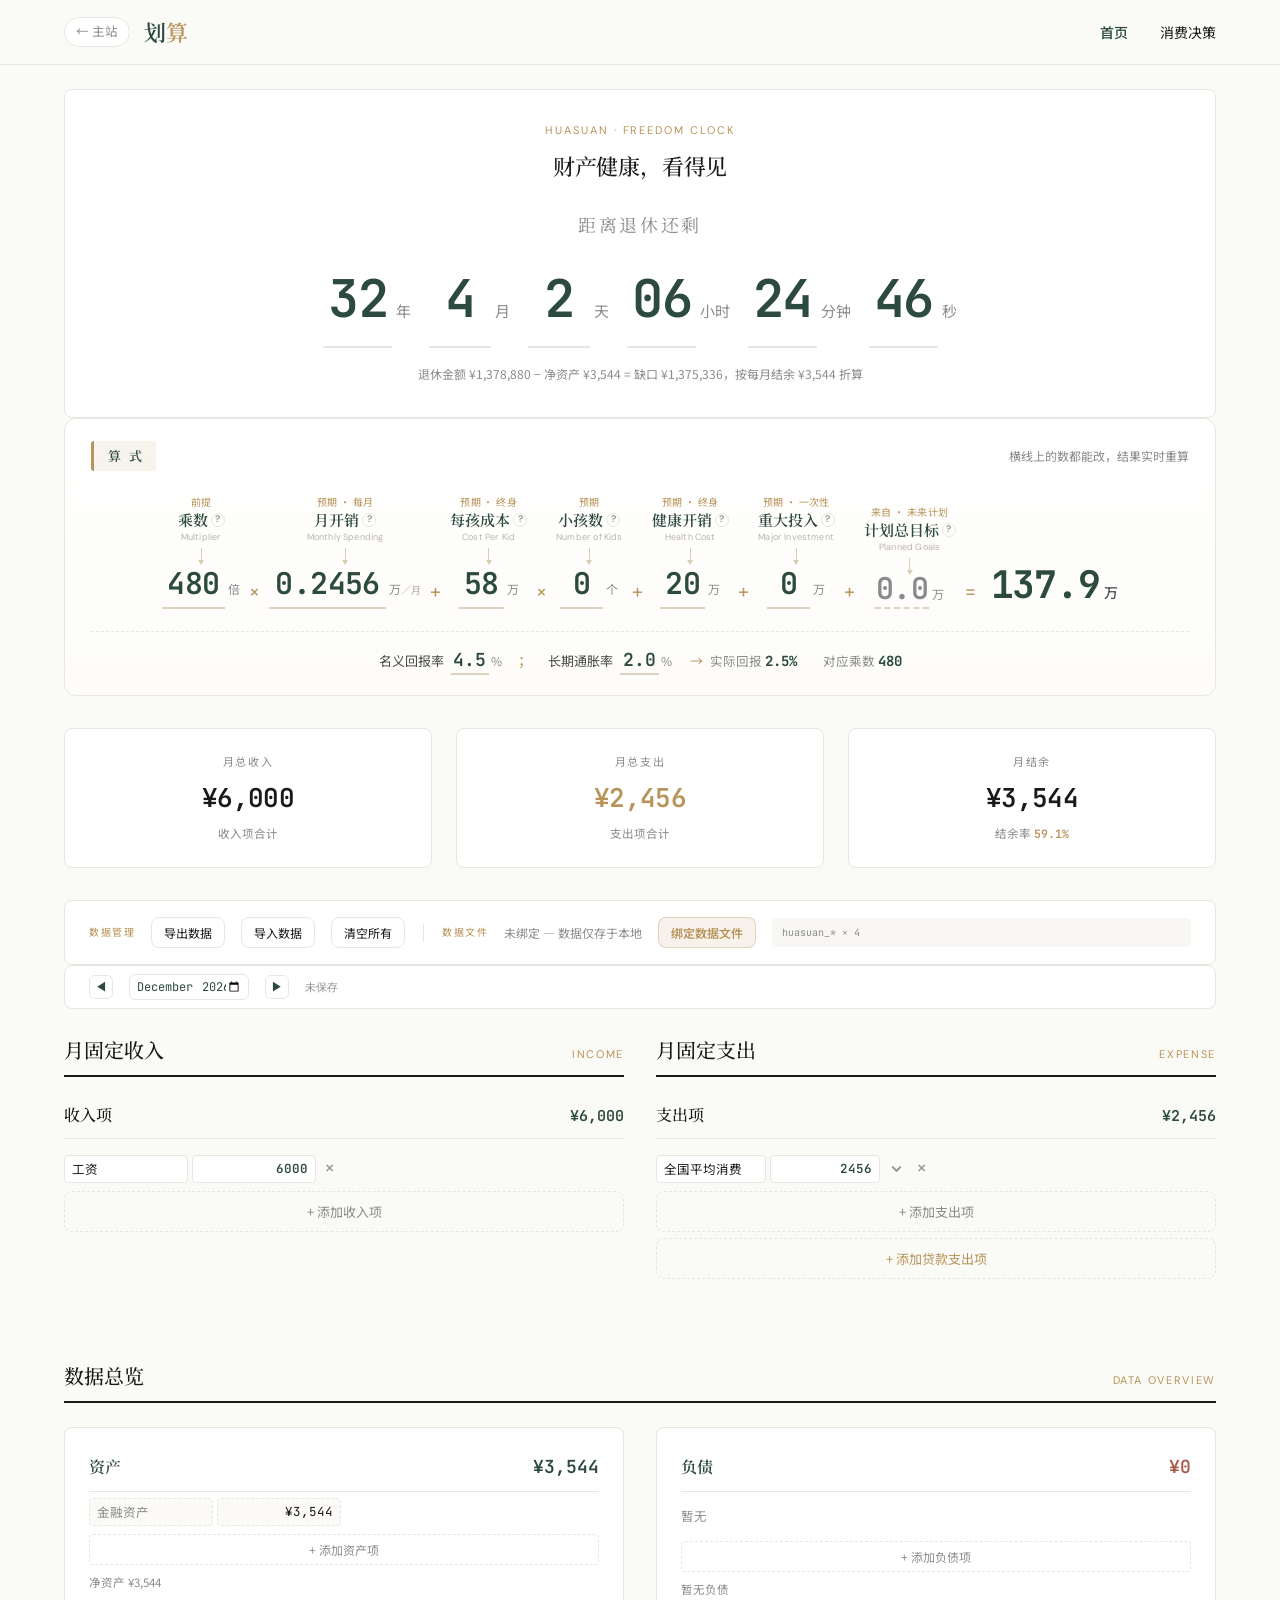
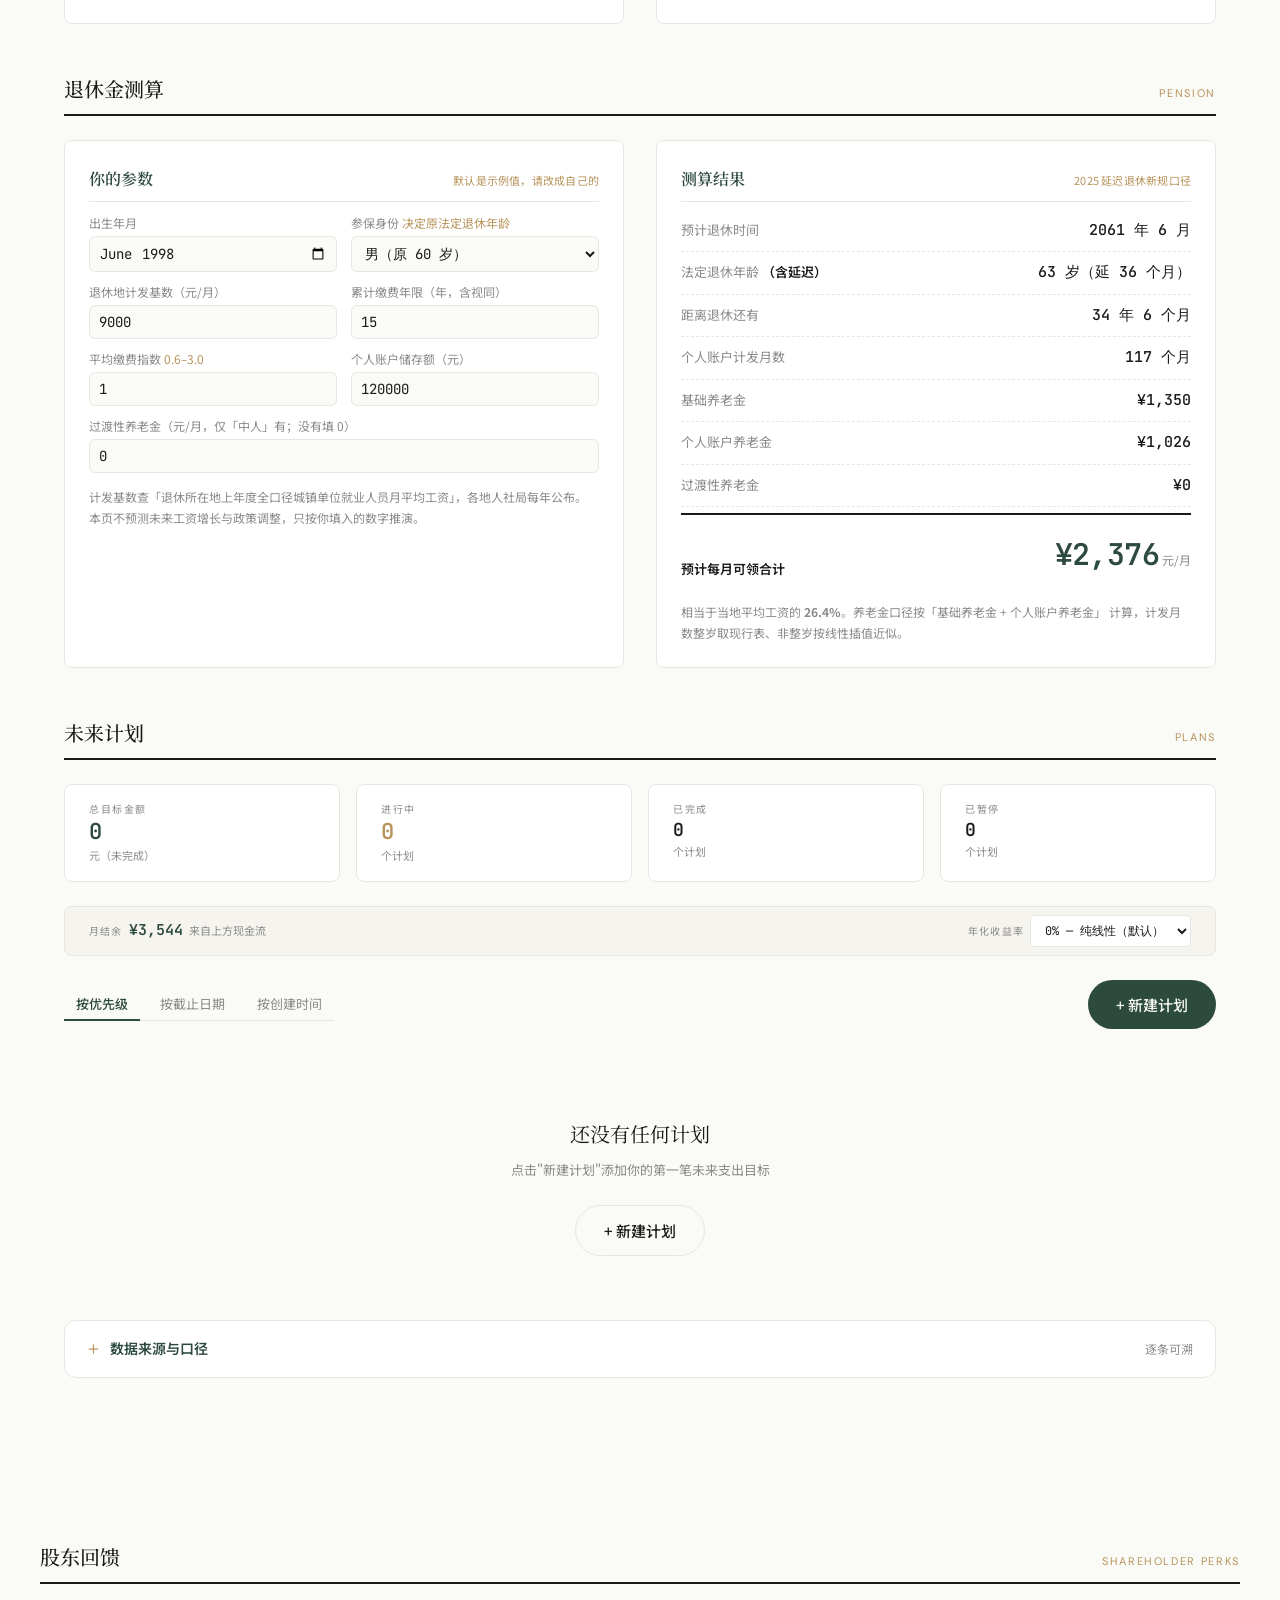
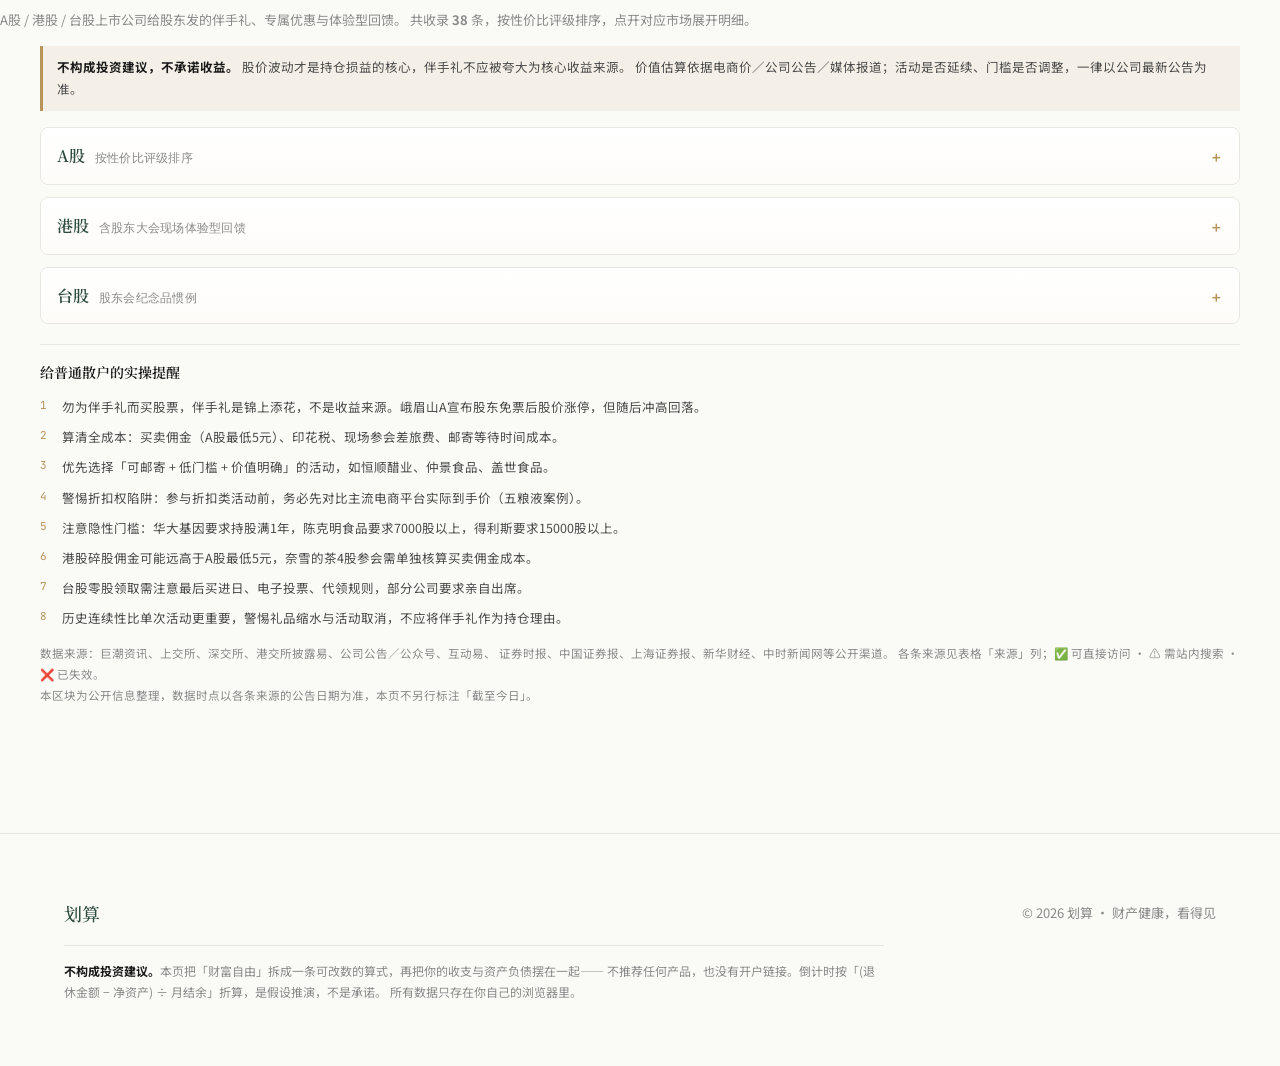
==== commit 4398f470: "feat(huasuan): v4.8 布局改版 —— 返回主站键 · 删三块阶梯卡 · 风险并入名称列 · 尾注左对齐 - 顶部导航最左加「← 主站」胶囊按钮（四个页面同步），指向 https://" ====
--- a/index.html
+++ b/index.html
@@ -1826,7 +1826,7 @@
     }
     /* 列宽必须显式给：auto 布局下「历史变化」这类长文本会把列宽抢走，
        结果「性价比评级」被压成几像素宽、徽章缩成圆点。 */
-    .sr__tab .c-name { width: 92px; }
+    .sr__tab .c-name { width: 112px; }
     .sr__tab .c-code { width: 58px; }
     .sr__tab .c-ind  { width: 76px; }
     .sr__tab .c-item { width: 188px; }
@@ -1876,29 +1876,42 @@
     .sr__badge--low { background: var(--line2); color: var(--ink3); }
     .sr__badge--todo { background: var(--warn-bg); color: var(--warn-ink); border-color: #E8D9B5; }
 
-    .sr__sub {
-      font-family: var(--font-serif-cn); font-size: 15px; font-weight: 600;
-      color: var(--color-text); margin: 22px 0 11px;
-    }
-    .sr__picks {
-      display: grid; grid-template-columns: repeat(auto-fit, minmax(240px, 1fr));
-      gap: 12px;
-    }
-    .sr__pick {
-      border: 1px solid var(--color-border); border-radius: 10px;
-      padding: 13px 15px; background: #FDFCF9;
-    }
-    .sr__pick h4 {
-      margin: 0 0 6px; font-family: var(--font-serif-cn);
-      font-size: 14px; font-weight: 600; color: var(--color-primary);
-    }
-    .sr__pick p { margin: 0; font-size: 12.5px; line-height: 1.75; color: var(--ink2); }
+    /* 风险小字：挂在公司名称下方。原「有变化风险的公司」独立卡片已删除，
+       改成一行小字跟着公司走，不占版面也不会被漏看 */
+    .sr__risk {
+      display: inline-block; margin-top: 4px; padding: 1px 5px 2px;
+      border-radius: 3px; background: var(--warn-bg); color: var(--warn-ink);
+      font-size: 10.5px; font-weight: 600; line-height: 1.45;
+      white-space: nowrap;
+    }
+
+    /* 尾注区：实操提醒 + 数据来源同处一栏，左边缘与表格块对齐 */
+    .sr__foot {
+      margin-top: 20px; padding-top: 16px;
+      border-top: 1px solid var(--color-border);
+    }
+    .sr__foot-title {
+      margin: 0 0 10px; font-family: var(--font-serif-cn);
+      font-size: 14px; font-weight: 600; color: var(--color-text);
+    }
     .sr__tips {
-      margin: 0; padding-left: 20px; font-size: 12.5px;
-      line-height: 1.85; color: var(--ink2);
-    }
-    .sr__tips li { margin: 7px 0; }
-    .sr__meta { margin-top: 16px; font-size: 11.5px; color: var(--color-text-muted); line-height: 1.8; }
+      margin: 0; padding: 0; list-style: none; counter-reset: srtip;
+      font-size: 12.5px; line-height: 1.85; color: var(--ink2);
+    }
+    .sr__tips li {
+      counter-increment: srtip; position: relative;
+      margin: 7px 0; padding-left: 22px;
+    }
+    .sr__tips li::before {
+      content: counter(srtip);
+      position: absolute; left: 0; top: 3px;
+      font-family: var(--font-mono); font-size: 11px; line-height: 1.4;
+      color: var(--color-secondary);
+    }
+    .sr__meta {
+      margin: 14px 0 0; font-size: 11.5px;
+      color: var(--color-text-muted); line-height: 1.8;
+    }
 
     @media print {
       .sr__fold { break-inside: avoid; }
@@ -1976,7 +1989,10 @@
   <!-- 导航（v3.4：合并页即首页，导航 3 项） -->
   <nav class="nav">
     <div class="container nav__inner">
-      <a href="index.html" class="nav__logo">划<span>算</span></a>
+      <div class="nav__left">
+        <a class="nav__back" href="https://cannotcode.cn/" title="返回不能代码主站">← 主站</a>
+        <a href="index.html" class="nav__logo">划<span>算</span></a>
+      </div>
       <ul class="nav__menu">
         <li><a href="index.html" class="active">首页</a></li>
         <li><a href="calculator.html">消费决策</a></li>
@@ -2556,7 +2572,7 @@
     </div>
   </div>
 
-  <!-- ========== v4.6 股东回馈（数据来自公开信息整理，样式按划算设计系统重做） ========== -->
+  <!-- ========== v4.8 股东回馈（数据来自公开信息整理，样式按划算设计系统重做） ========== -->
   <div class="layout-center srblock">
     <div class="col-head">
       <h2 class="col-head__title">股东回馈</h2>
@@ -2601,24 +2617,17 @@
       </div>
     </details>
 
-    <h3 class="sr__sub">性价比最高梯队</h3>
-    <div class="sr__picks"><div class="sr__pick"><h4>恒顺醋业 600305</h4><p>100股门槛，约720元入场；礼包电商价约98.9元；可邮寄，无需现场。礼品价值占比约14%-21%。</p></div><div class="sr__pick"><h4>仲景食品 300908</h4><p>100股门槛；西洋参/香菇酱礼包；线上申领邮寄，连续多年。礼品价值占比约3%-5%。</p></div><div class="sr__pick"><h4>宋城演艺 300144</h4><p>100股门槛，约800元入场；千古情免票+3名家属5折；体验价值高，需现场使用。</p></div><div class="sr__pick"><h4>盈新发展 000620</h4><p>门槛极低（约200元）；U盘/酒店抵扣券/开放日；上市30周年活动，可邮寄。</p></div><div class="sr__pick"><h4>盖世食品 835669</h4><p>无持股数量要求，全体股东可领；消暑礼盒；2022年以来4次回馈，可邮寄。</p></div></div>
-
-    <h3 class="sr__sub">品类最有特色</h3>
-    <div class="sr__picks"><div class="sr__pick"><h4>华大基因 300676</h4><p>肠道健康检测礼盒，健康属性强；需持股满1年，限量先到先得。</p></div><div class="sr__pick"><h4>东北制药 000597</h4><p>「栖芳源」化妆品买1得4+9折，医药跨界美妆的差异化回馈。</p></div><div class="sr__pick"><h4>周黑鸭 01458</h4><p>游轮晚宴+Venchi巧克力伴手礼，股东大会体验型回馈的代表。</p></div><div class="sr__pick"><h4>中钢 2002</h4><p>钛金属冷水瓶（380ml/98g），台股纪念品质感代表，零股可领。</p></div></div>
-
-    <h3 class="sr__sub">有变化风险的公司</h3>
-    <div class="sr__picks"><div class="sr__pick"><h4>贵州茅台 600519</h4><p>2024年2瓶50ml飞天+冰淇淋券→2025年笔记本+笔→2026年仅笔记本+笔，持续缩水。</p></div><div class="sr__pick"><h4>洋河股份 002304</h4><p>2025年取消伴手礼酒，改为笔记本+笔，晚宴从圆桌改为自助餐。</p></div><div class="sr__pick"><h4>洽洽食品 002557</h4><p>2024年8月有定制礼盒，2026年2月互动易明确回复「暂无」相关活动。</p></div><div class="sr__pick"><h4>五粮液 000858</h4><p>股东优惠价被指高于电商平台，折扣权实际价值极低，参与前需比价。</p></div></div>
-
-    <h3 class="sr__sub">给普通散户的实操提醒</h3>
-    <ol class="sr__tips"><li>勿为伴手礼而买股票，伴手礼是锦上添花，不是收益来源。峨眉山A宣布股东免票后股价涨停，但随后冲高回落。</li><li>算清全成本：买卖佣金（A股最低5元）、印花税、现场参会差旅费、邮寄等待时间成本。</li><li>优先选择「可邮寄 + 低门槛 + 价值明确」的活动，如恒顺醋业、仲景食品、盖世食品。</li><li>警惕折扣权陷阱：参与折扣类活动前，务必先对比主流电商平台实际到手价（五粮液案例）。</li><li>注意隐性门槛：华大基因要求持股满1年，陈克明食品要求7000股以上，得利斯要求15000股以上。</li><li>港股碎股佣金可能远高于A股最低5元，奈雪的茶4股参会需单独核算买卖佣金成本。</li><li>台股零股领取需注意最后买进日、电子投票、代领规则，部分公司要求亲自出席。</li><li>历史连续性比单次活动更重要，警惕礼品缩水与活动取消，不应将伴手礼作为持仓理由。</li></ol>
-
-    <p class="sr__meta">
+    <div class="sr__foot">
+      <h3 class="sr__foot-title">给普通散户的实操提醒</h3>
+      <ol class="sr__tips"><li>勿为伴手礼而买股票，伴手礼是锦上添花，不是收益来源。峨眉山A宣布股东免票后股价涨停，但随后冲高回落。</li><li>算清全成本：买卖佣金（A股最低5元）、印花税、现场参会差旅费、邮寄等待时间成本。</li><li>优先选择「可邮寄 + 低门槛 + 价值明确」的活动，如恒顺醋业、仲景食品、盖世食品。</li><li>警惕折扣权陷阱：参与折扣类活动前，务必先对比主流电商平台实际到手价（五粮液案例）。</li><li>注意隐性门槛：华大基因要求持股满1年，陈克明食品要求7000股以上，得利斯要求15000股以上。</li><li>港股碎股佣金可能远高于A股最低5元，奈雪的茶4股参会需单独核算买卖佣金成本。</li><li>台股零股领取需注意最后买进日、电子投票、代领规则，部分公司要求亲自出席。</li><li>历史连续性比单次活动更重要，警惕礼品缩水与活动取消，不应将伴手礼作为持仓理由。</li></ol>
+
+      <p class="sr__meta">
       数据来源：巨潮资讯、上交所、深交所、港交所披露易、公司公告／公众号、互动易、
       证券时报、中国证券报、上海证券报、新华财经、中时新闻网等公开渠道。
       各条来源见表格「来源」列；✅ 可直接访问 · ⚠️ 需站内搜索 · ❌ 已失效。
       <br>本区块为公开信息整理，数据时点以各条来源的公告日期为准，本页不另行标注「截至今日」。
-    </p>
+      </p>
+    </div>
   </div>
 
   <script>
@@ -2691,6 +2700,14 @@
       [["中"], "mid"],
       [["低", "—", "-"], "low"]
     ];
+    /* 「有变化风险」的公司：原来单列三张卡片，现在压缩成名称下方的一行小字，
+       看得见具体原因，又不占版面。键必须是公司名称（表格第 1 列原文） */
+    var RISK = {
+      "贵州茅台": "礼品连续缩水",
+      "洋河股份": "取消伴手礼酒",
+      "洽洽食品": "已无相关活动",
+      "五粮液": "折扣高于电商"
+    };
 
     function esc(s) {
       return String(s == null ? "" : s).replace(/[&<>"']/g, function (c) {
@@ -2716,6 +2733,12 @@
         return '<td class="sr__url">' + a + (val.a ? '<span class="sr__acc">' + esc(val.a) + "</span>" : "") + "</td>";
       }
       return "<td>" + esc(val) + "</td>";
+    }
+
+    function nameCell(name) {
+      var risk = RISK[String(name || "").trim()];
+      return '<td class="c-name">' + esc(name) +
+        (risk ? '<span class="sr__risk">⚠ ' + esc(risk) + "</span>" : "") + "</td>";
     }
 
     function render(key, tableId) {
@@ -2730,7 +2753,8 @@
         h += "<tr>";
         for (var c = 0; c < cols.length; c++) {
           var v = rows[r][c];
-          if (c === cols.length - 2) { h += '<td class="is-rate">' + badge(v) + "</td>"; }
+          if (c === 0) { h += nameCell(v); }
+          else if (c === cols.length - 2) { h += '<td class="is-rate">' + badge(v) + "</td>"; }
           else { h += cellHtml(v, c === cols.length - 1); }
         }
         h += "</tr>";
@@ -3197,7 +3221,7 @@
     function buildPayload() {
       return {
         app: 'huasuan',
-        version: '4.7',
+        version: '4.8',
         exportedAt: new Date().toISOString(),
         cashflow: window.cashflowApp ? window.cashflowApp.state : null,
         plans: window.plansApp ? window.plansApp.state : null,
--- a/assets/styles.css
+++ b/assets/styles.css
@@ -89,6 +89,36 @@
   letter-spacing: 0.02em;
 }
 .nav__logo span { color: var(--color-secondary); }
+/* 返回主站（不能代码 cannotcode.cn）：常驻导航最左，做成胶囊按钮，
+   与文字导航区分开，避免被误当成站内链接 */
+.nav__left {
+  display: flex;
+  align-items: center;
+  gap: 14px;
+}
+.nav__back {
+  display: inline-flex;
+  align-items: center;
+  padding: 4px 11px 5px;
+  border: 1px solid var(--color-border);
+  border-radius: var(--radius-full);
+  background: var(--color-surface);
+  font-size: 12.5px;
+  line-height: 1.45;
+  color: var(--color-text-muted);
+  white-space: nowrap;
+  transition: color 200ms var(--ease-move), border-color 200ms var(--ease-move),
+              background 200ms var(--ease-move);
+}
+.nav__back:hover {
+  color: var(--color-primary);
+  border-color: var(--color-primary);
+  background: rgba(45, 74, 62, 0.06);
+}
+.nav__back:focus-visible {
+  outline: 2px solid var(--color-secondary);
+  outline-offset: 2px;
+}
 .nav__menu {
   display: flex;
   gap: var(--space-lg);
@@ -677,4 +707,6 @@
     flex-wrap: wrap;
   }
   .nav__menu a { font-size: 12px; }
-}
+  .nav__left { gap: 10px; }
+  .nav__back { font-size: 11.5px; padding: 3px 9px 4px; }
+}
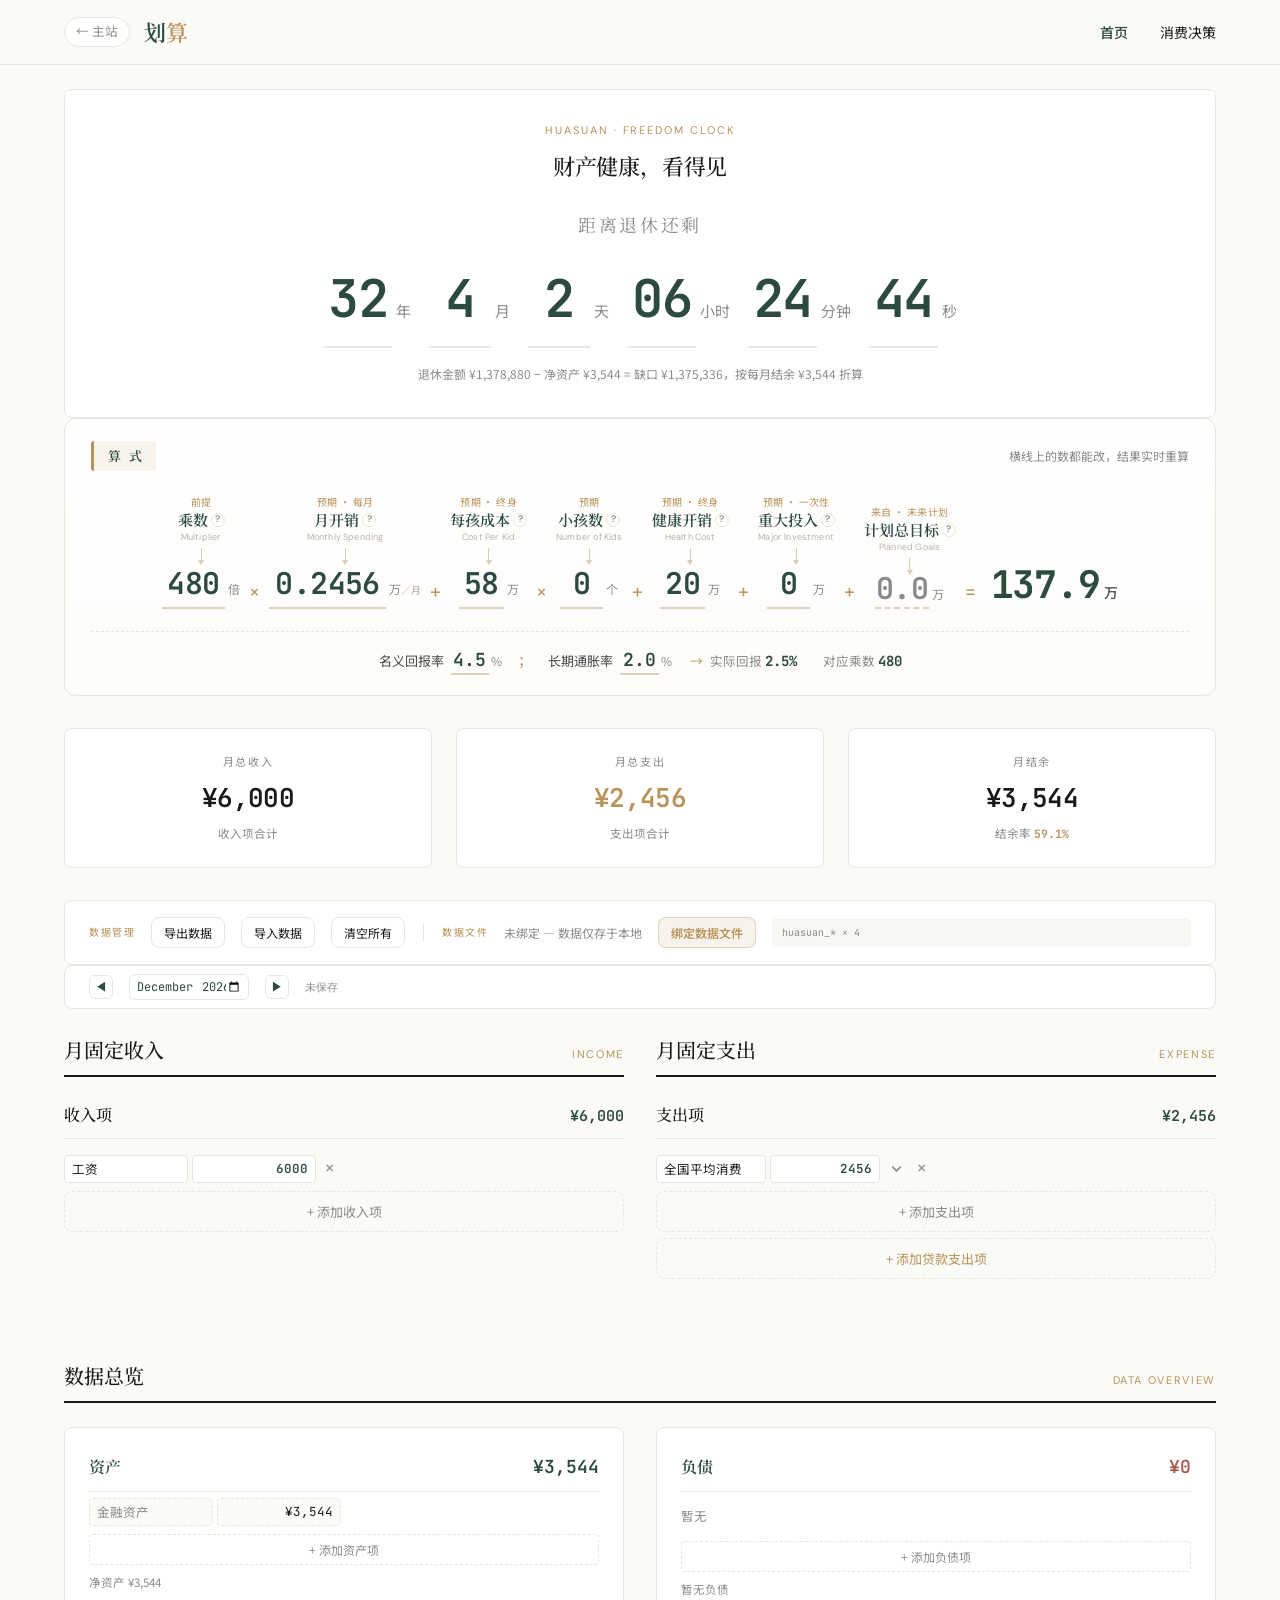
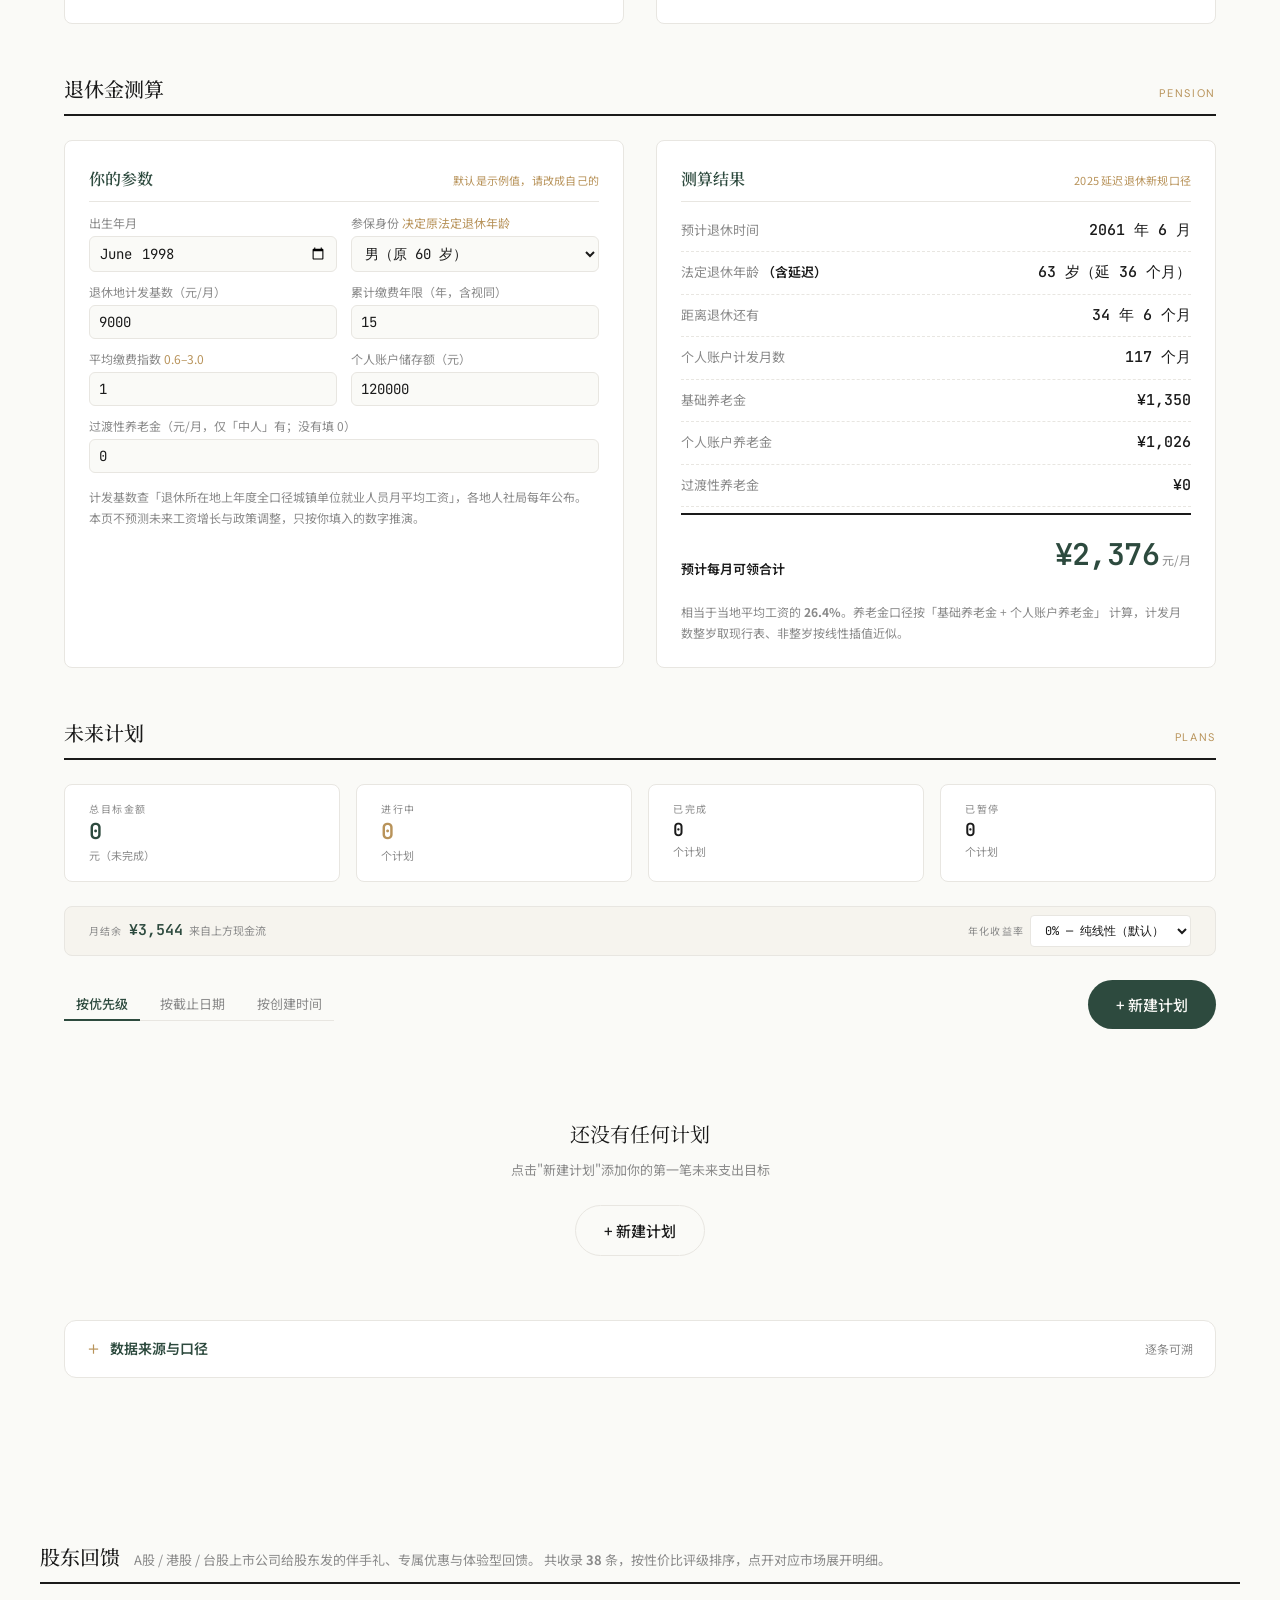
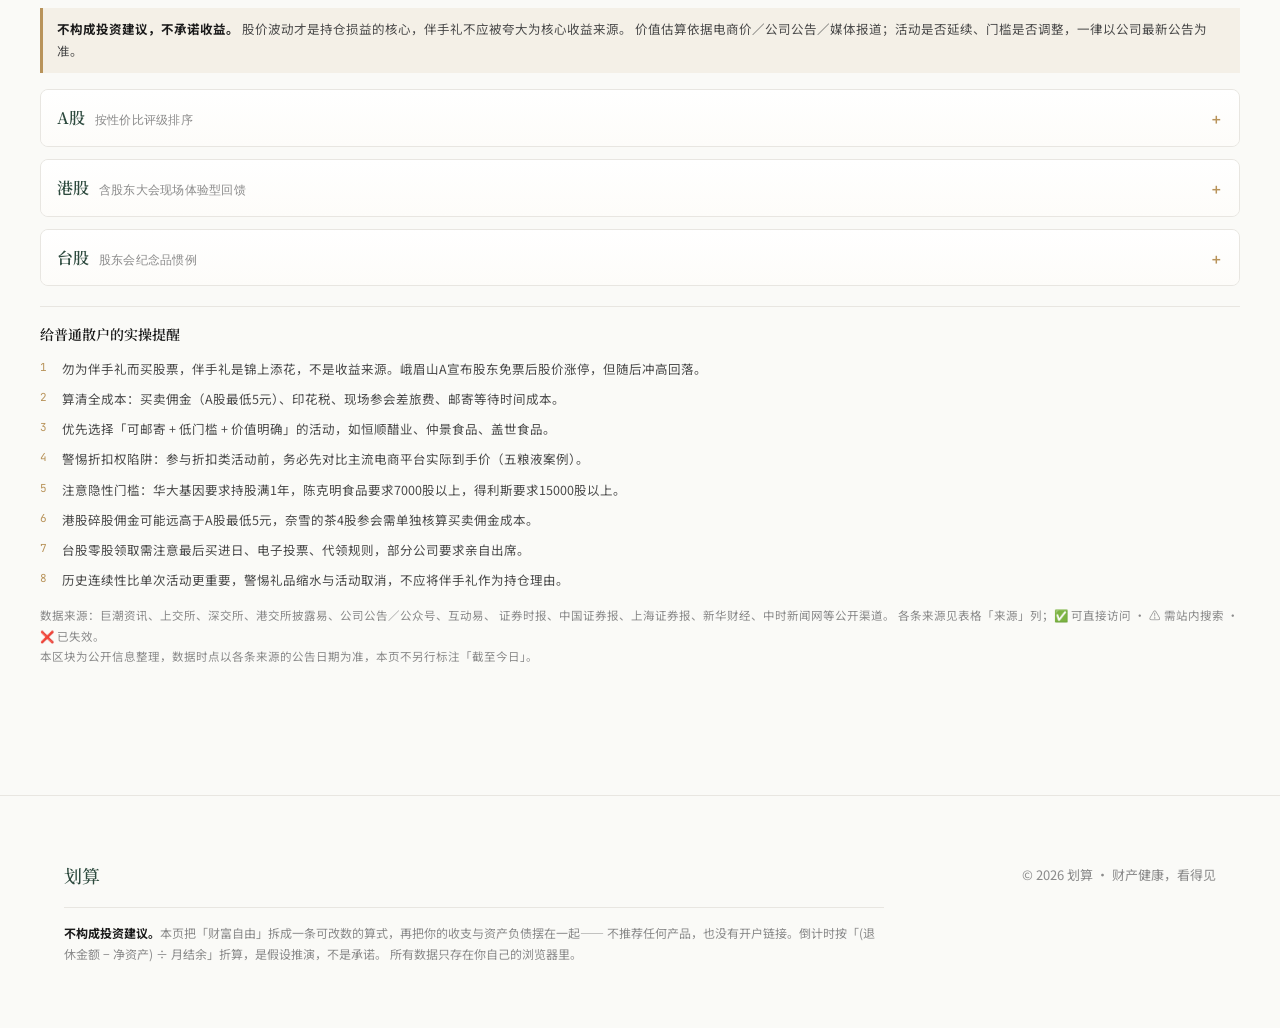
==== commit 42f48e82: "feat(huasuan): v4.9 股东回馈标题与说明排成一行 - 新增 .col-head--inline 修饰类：标题与 .sr__lead 同基线一行，说明过长时自动换到下一行整行铺开 - " ====
--- a/index.html
+++ b/index.html
@@ -113,6 +113,19 @@
       font-weight: 500;
       color: var(--color-text);
       margin: 0;
+    }
+    /* v4.9：股东回馈的标题与说明排成一行（其余分栏头仍是「标题 + 右侧英文」） */
+    .col-head--inline {
+      justify-content: flex-start;
+      flex-wrap: wrap;
+      gap: 4px 14px;
+    }
+    .col-head--inline .sr__lead {
+      flex: 1 1 420px;
+      max-width: none;
+      margin: 0;
+      /* 小字基线要跟 20px 标题对齐，靠 baseline 而不是 vertical-align */
+      align-self: baseline;
     }
 
     /* ========== 中部左：月收入 ========== */
@@ -2572,17 +2585,15 @@
     </div>
   </div>
 
-  <!-- ========== v4.8 股东回馈（数据来自公开信息整理，样式按划算设计系统重做） ========== -->
+  <!-- ========== v4.9 股东回馈（数据来自公开信息整理，样式按划算设计系统重做） ========== -->
   <div class="layout-center srblock">
-    <div class="col-head">
+    <div class="col-head col-head--inline">
       <h2 class="col-head__title">股东回馈</h2>
-      <span class="col-head__eyebrow">SHAREHOLDER PERKS</span>
+      <p class="sr__lead">
+        A股 / 港股 / 台股上市公司给股东发的伴手礼、专属优惠与体验型回馈。
+        共收录 <b id="srTotal">0</b> 条，按性价比评级排序，点开对应市场展开明细。
+      </p>
     </div>
-
-    <p class="sr__lead">
-      A股 / 港股 / 台股上市公司给股东发的伴手礼、专属优惠与体验型回馈。
-      共收录 <b id="srTotal">0</b> 条，按性价比评级排序，点开对应市场展开明细。
-    </p>
 
     <div class="sr__disc">
       <b>不构成投资建议，不承诺收益。</b>
@@ -3221,7 +3232,7 @@
     function buildPayload() {
       return {
         app: 'huasuan',
-        version: '4.8',
+        version: '4.9',
         exportedAt: new Date().toISOString(),
         cashflow: window.cashflowApp ? window.cashflowApp.state : null,
         plans: window.plansApp ? window.plansApp.state : null,
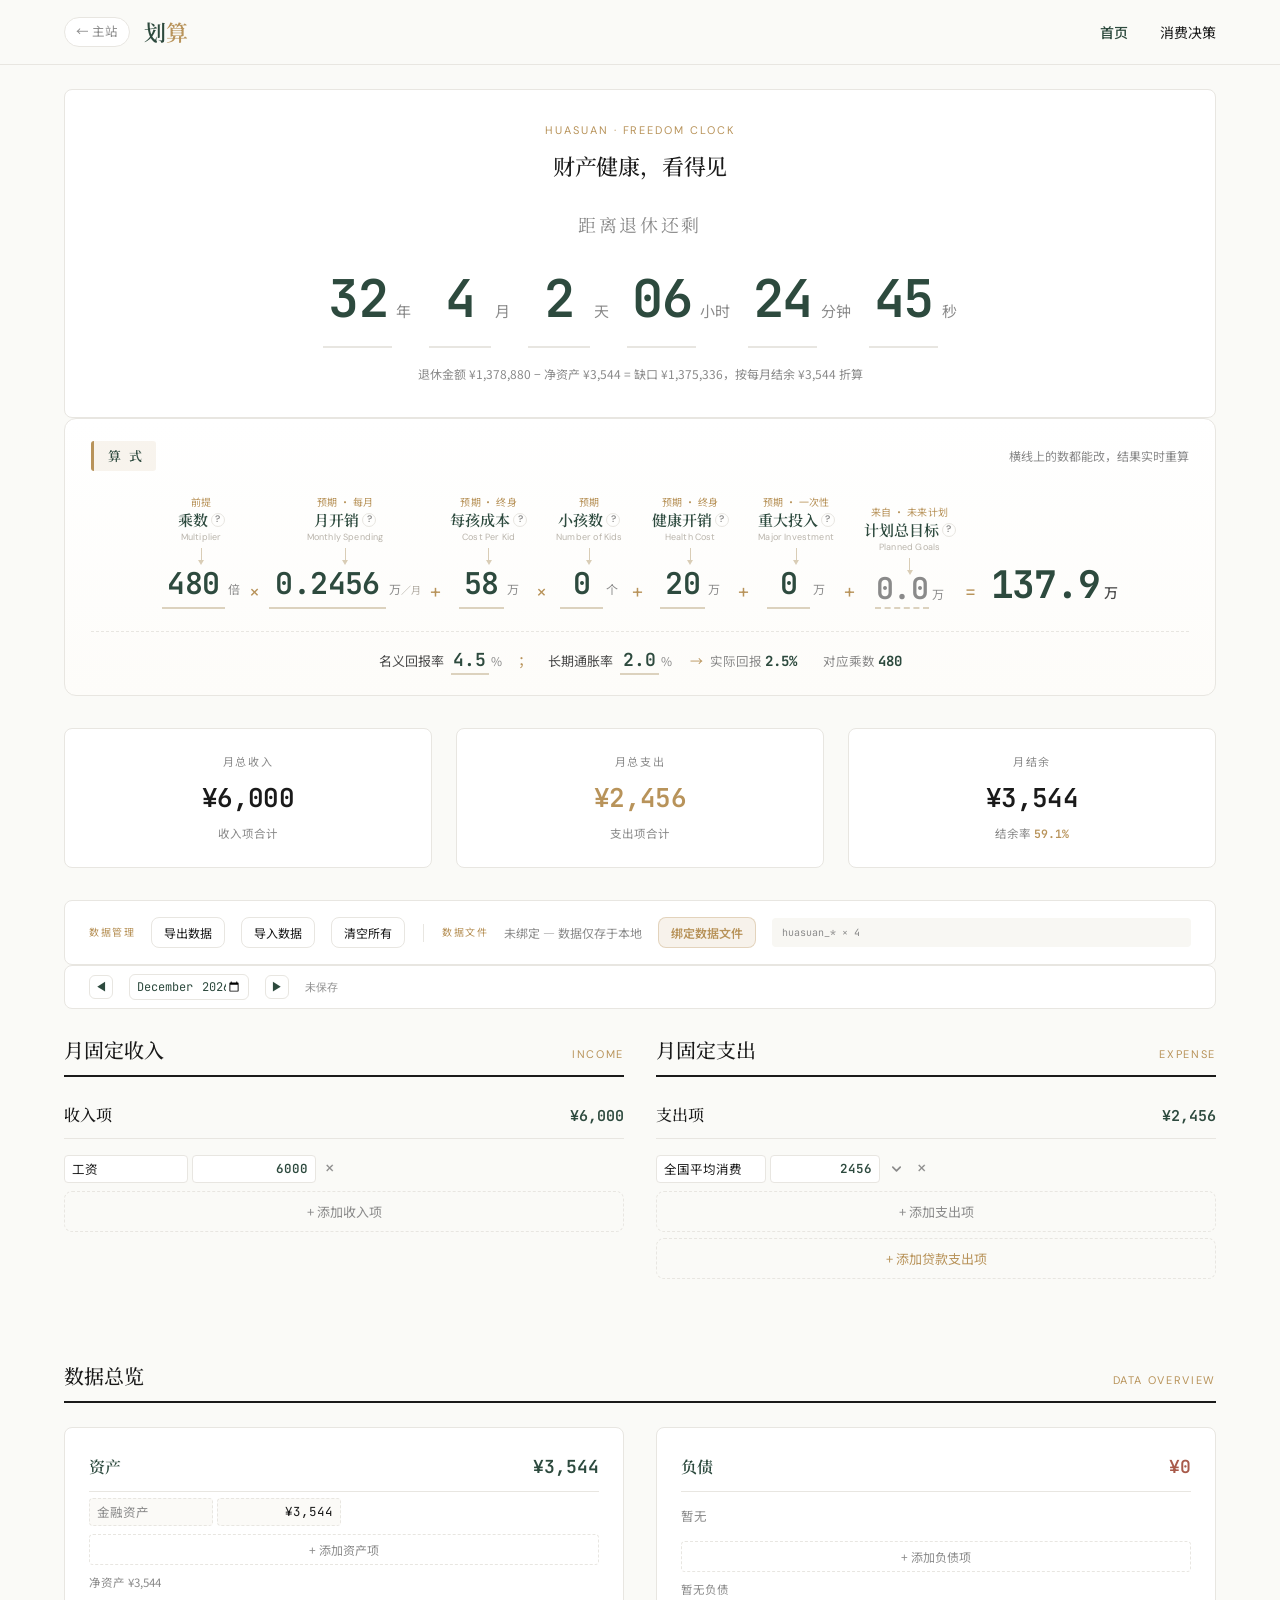
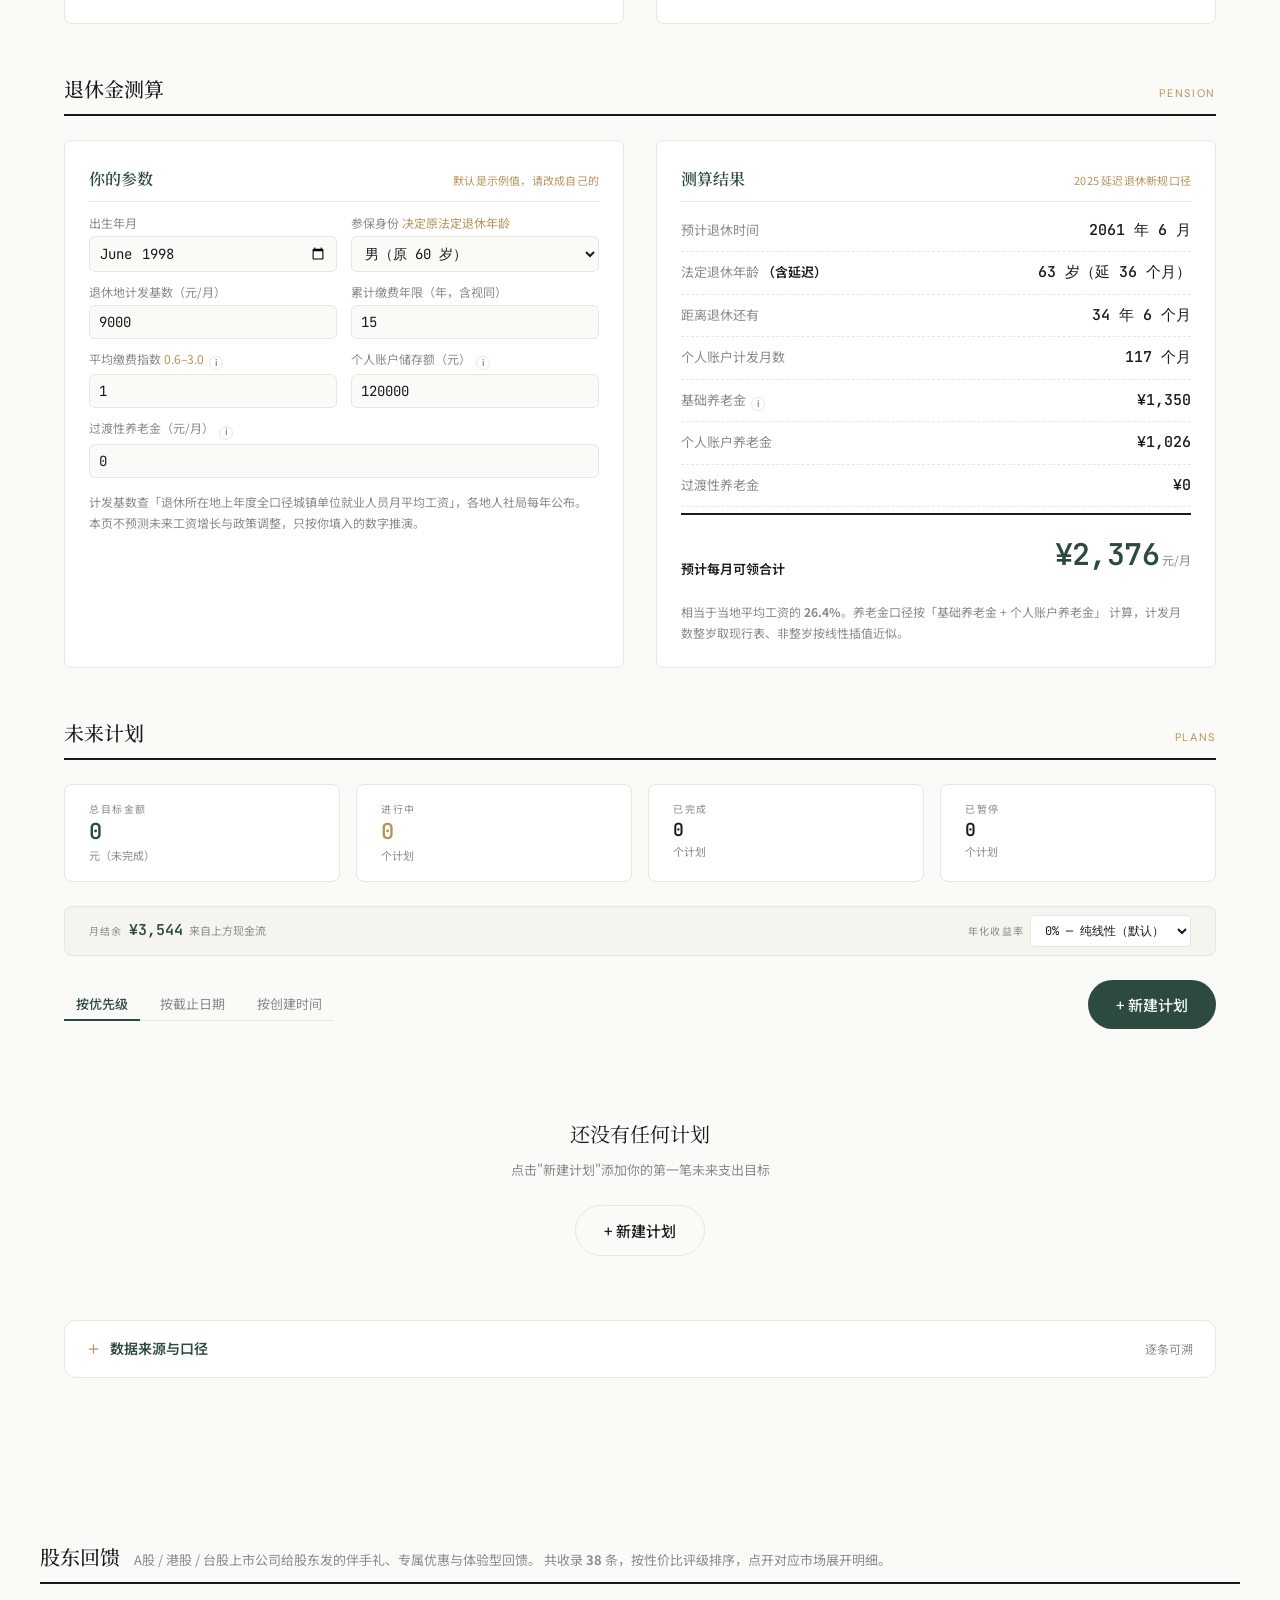
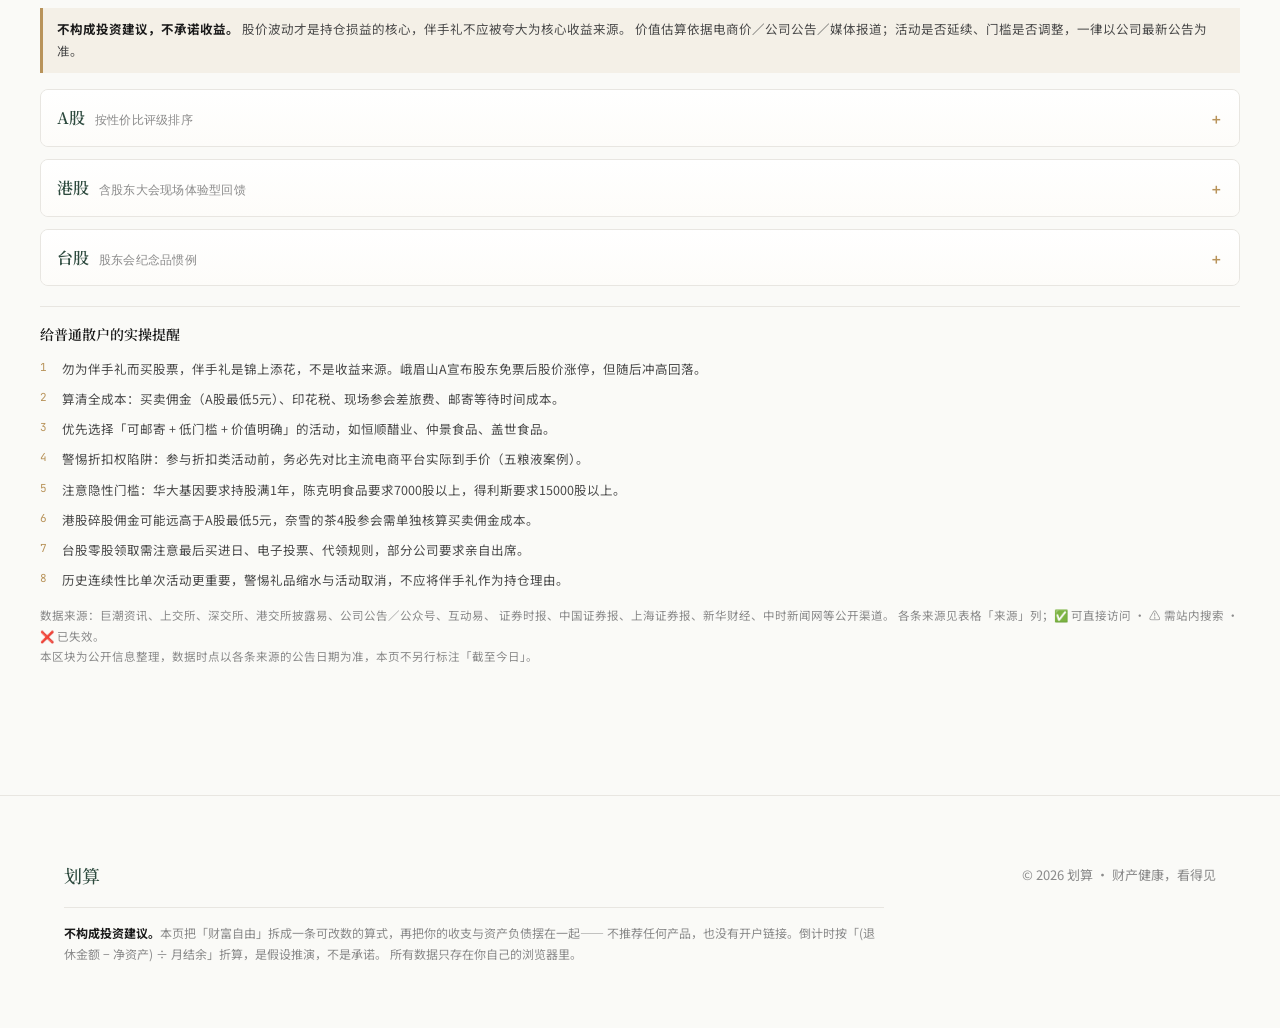
==== commit f1fec67d: "feat(huasuan): v4.10 退休金字段加 ⓘ 悬浮说明 - 平均缴费指数 / 个人账户储存额 / 过渡性养老金 三个输入项，以及结果区的「基础养老金」，   各加一个 ⓘ 图标，点开是精" ====
--- a/index.html
+++ b/index.html
@@ -1484,6 +1484,14 @@
   box-shadow:0 6px 20px rgba(0,0,0,.16);white-space:normal;font-family:var(--font-sans-cn);
 }
 .q.on::after,.q:hover::after{opacity:1;transform:translateX(-50%) translateY(0)}
+/* v4.10 字段旁的信息图标：默认以图标为中心展开，字段靠左时提示框会顶出卡片右边界
+   （手机上尤其明显）。改成以「字段左边缘」为基准——图标本身退出定位上下文，
+   提示框锚到 .pen__f / .pen__row 上，这样任何宽度下都与字段左对齐 */
+.pen__f,.pen__row{position:relative}
+.q--r{position:static}
+.q--r::after{left:0;transform:translateY(3px)}
+.q--r.on::after,.q--r:hover::after{transform:translateY(0)}
+.pen__lab .q,.pen__k .q{vertical-align:-2px;margin-left:5px}
 
 /* ---------- 来源表 ---------- */
 details.src{background:var(--card);border:1px solid var(--line);border-radius:var(--radius);overflow:hidden;margin-bottom:18px}
@@ -1537,6 +1545,8 @@
 @media (max-width:1100px){
   /* 算式进入横向滚动后浮层会被裁切，改由点击 ? 在下方提示条里显示 */
   .q::after{display:none}
+  /* v4.10：退休金字段在卡片里、不横向滚动，浮层不会被裁，手机上也保留 ⓘ 提示 */
+  .pen__f .q::after,.pen__row .q::after{display:block}
 }
 
     /* ================= v4.0 仪表盘：倒计时 / 三宫格 / 资产负债 ================= */
@@ -2339,15 +2349,15 @@
                 <input type="number" id="penYears" class="pen__in" min="0" max="50" step="0.5" inputmode="decimal">
               </label>
               <label class="pen__f">
-                <span class="pen__lab">平均缴费指数 <em>0.6–3.0</em></span>
+                <span class="pen__lab">平均缴费指数 <em>0.6–3.0</em><span class="q q--r" data-tip="历年「缴费基数 ÷ 当年全省平均工资」，按缴费月数加权平均。0.6 是最低档，1.0 与社平齐平，3.0 封顶。基础养老金里按 (1+指数)÷2 折算：0.6 折成 0.80，3.0 也只折成 2.00——多缴回报递减。">i</span></span>
                 <input type="number" id="penIndex" class="pen__in" min="0.4" max="3" step="0.01" inputmode="decimal">
               </label>
               <label class="pen__f">
-                <span class="pen__lab">个人账户储存额（元）</span>
+                <span class="pen__lab">个人账户储存额（元）<span class="q q--r" data-tip="个人缴的 8% 全进这个账户，每年按记账利率计息，退休时 ÷ 计发月数按月发。查询：电子社保卡、国家社保公共服务平台、12333。这里是截至今天的余额，本页按不再增长算，结果是下限。">i</span></span>
                 <input type="number" id="penAccount" class="pen__in" min="0" step="1000" inputmode="decimal">
               </label>
               <label class="pen__f" style="grid-column:1/-1">
-                <span class="pen__lab">过渡性养老金（元/月，仅「中人」有；没有填 0）</span>
+                <span class="pen__lab">过渡性养老金（元/月）<span class="q q--r" data-tip="只有 1996 年前参加工作的「中人」才有：那段没建个人账户的年限被「视同缴费」，要单独补一块。各省公式不同，填社保核定好的月度金额即可。改革后参加工作的「新人」填 0，不影响另外两块。">i</span></span>
                 <input type="number" id="penTrans" class="pen__in" min="0" step="10" inputmode="decimal">
               </label>
             </div>
@@ -2381,7 +2391,7 @@
                 <span class="pen__v" id="penMonths">—</span>
               </div>
               <div class="pen__row">
-                <span class="pen__k">基础养老金</span>
+                <span class="pen__k">基础养老金<span class="q q--r" data-tip="计发基数 × (1+平均缴费指数) ÷ 2 × 缴费年限 × 1%。计发基数 = 退休所在地上年度全口径城镇单位就业人员月平均工资，每年由当地人社局公布。">i</span></span>
                 <span class="pen__v" id="penBasic">—</span>
               </div>
               <div class="pen__row">
@@ -3232,7 +3242,7 @@
     function buildPayload() {
       return {
         app: 'huasuan',
-        version: '4.9',
+        version: '4.10',
         exportedAt: new Date().toISOString(),
         cashflow: window.cashflowApp ? window.cashflowApp.state : null,
         plans: window.plansApp ? window.plansApp.state : null,
@@ -5607,7 +5617,9 @@
         for(var z = 0; z < qs.length; z++) qs[z].classList.remove("on");
         if(!was){
           this.classList.add("on");
-          if(window.matchMedia("(max-width:1100px)").matches){
+          /* ≤1100px 时浮层被隐藏，算式区的 ? 改写到下方的 #fxNote 提示条；
+             v4.10 退休金字段的 ⓘ 自带浮层，不能再往算式那条提示条里塞内容 */
+          if(window.matchMedia("(max-width:1100px)").matches && this.closest(".fx-card")){
             $("fxNote").innerHTML = this.getAttribute("data-tip");
             $("fxNote").className = "fx-note";
           }
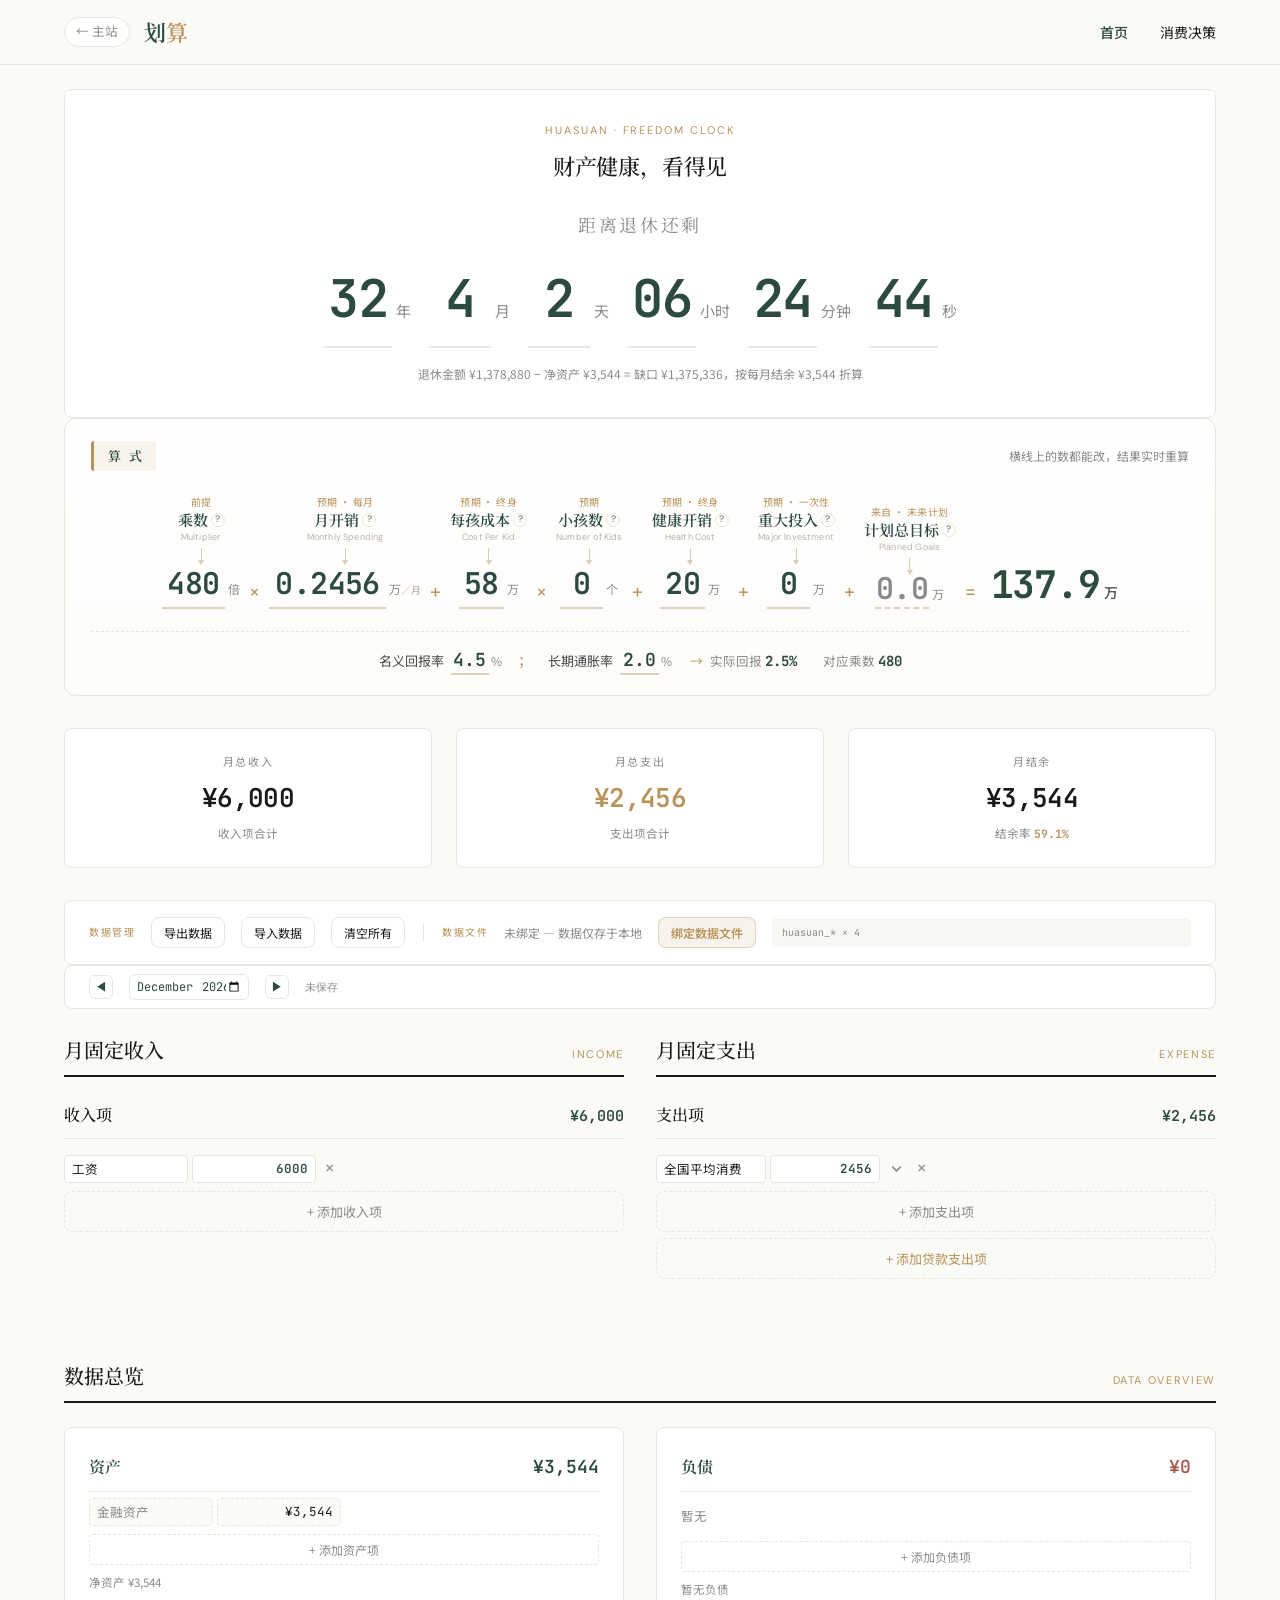
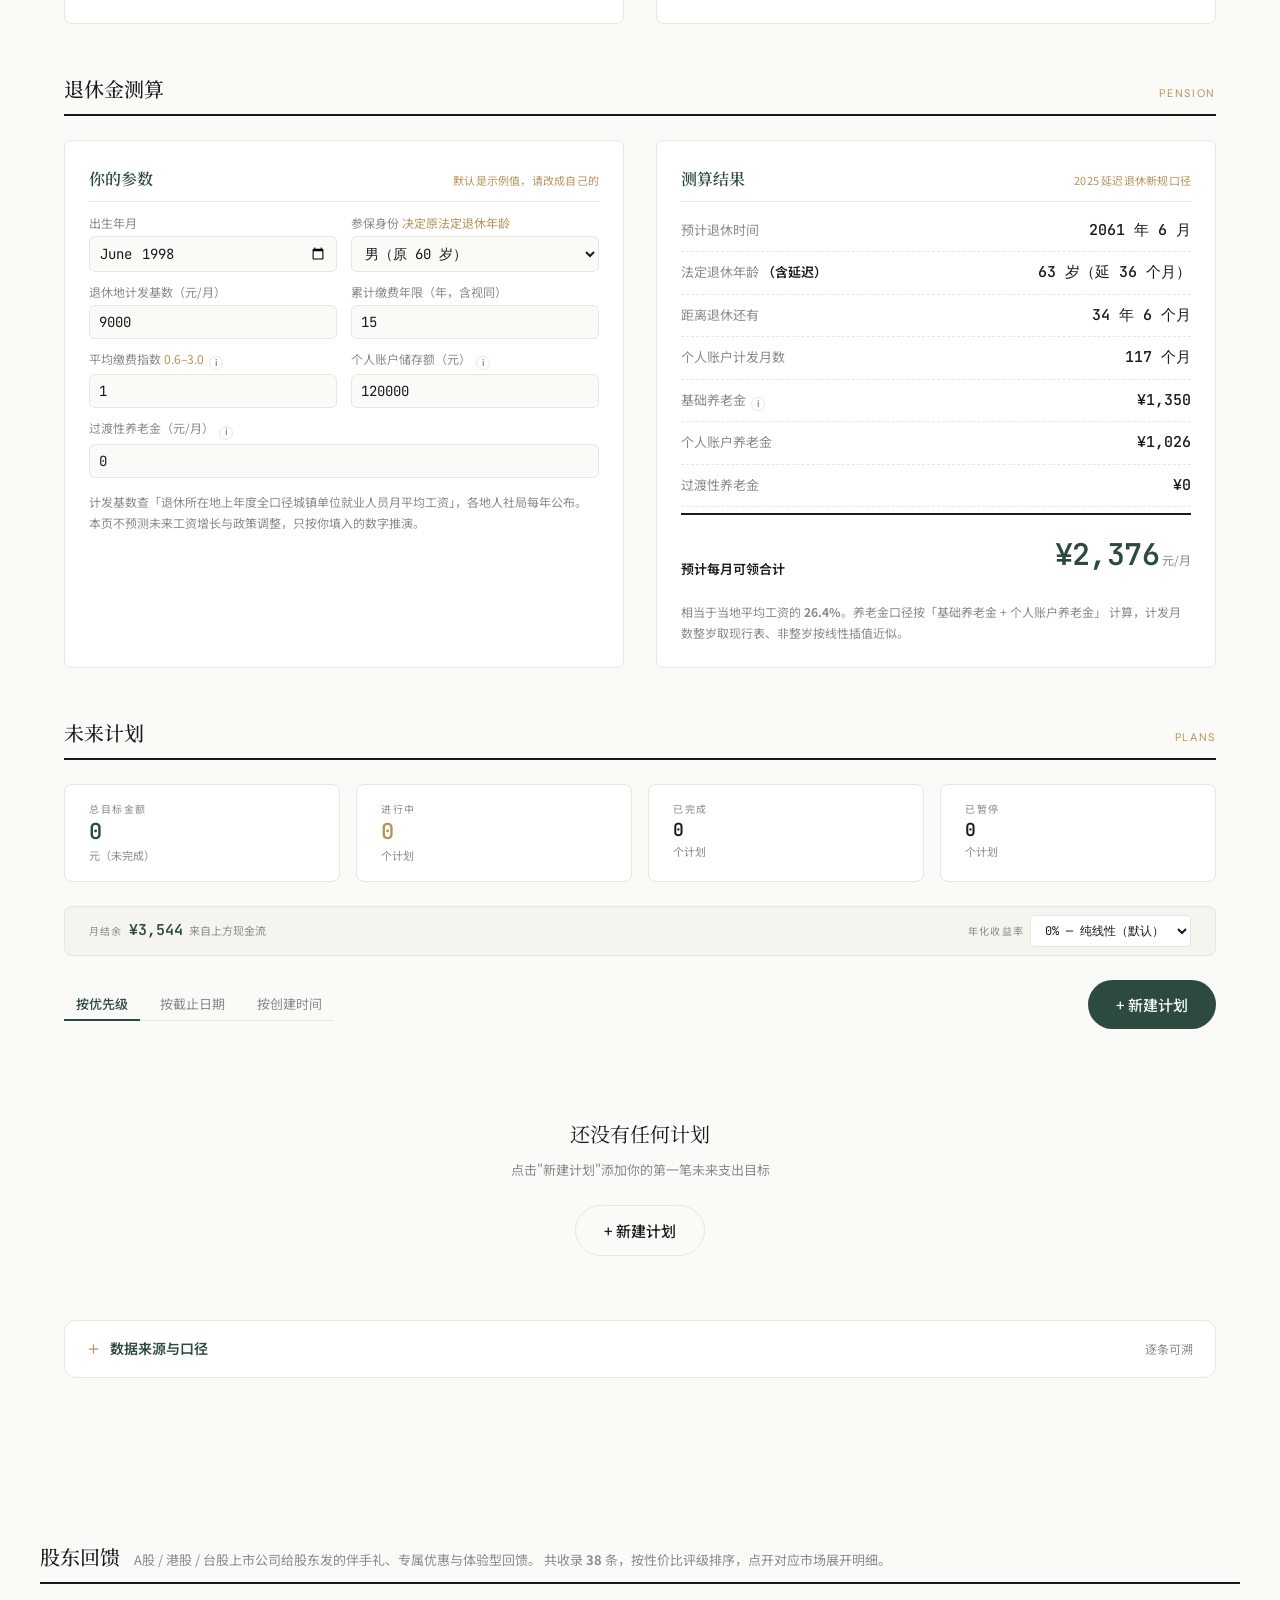
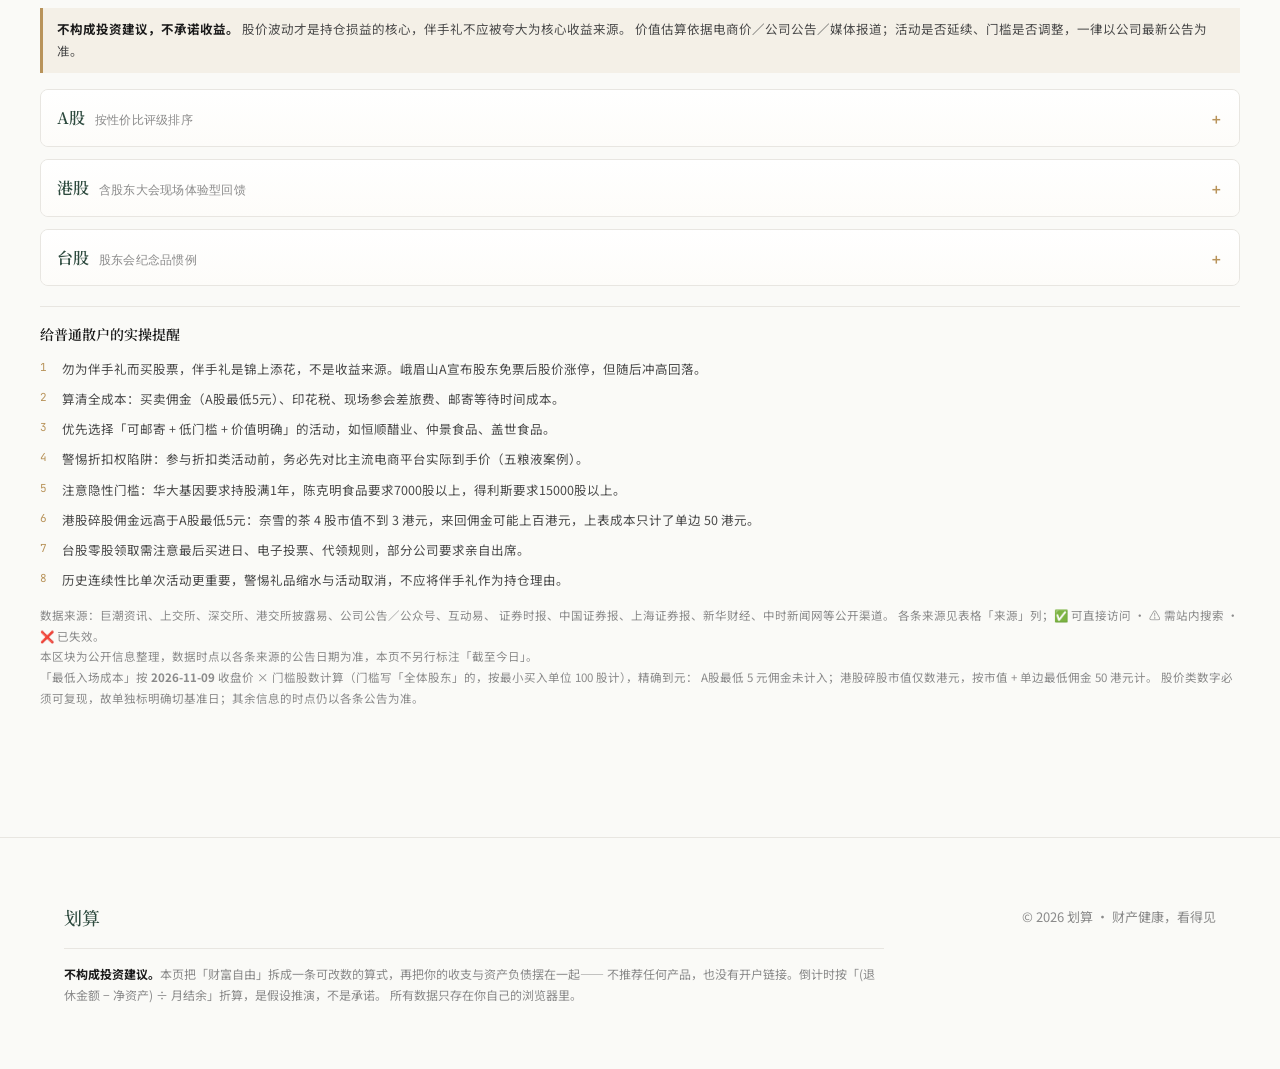
==== commit a46101bc: "feat(huasuan): v4.11 股东回馈成本列按收盘价重算 「最低持股门槛」旁边的「最低入场成本」原来是一批手写估值，33 行里 28 行 与真实股价对不上（莲花控股 500 股报 1500" ====
--- a/index.html
+++ b/index.html
@@ -2595,7 +2595,7 @@
     </div>
   </div>
 
-  <!-- ========== v4.9 股东回馈（数据来自公开信息整理，样式按划算设计系统重做） ========== -->
+  <!-- ========== v4.11 股东回馈（数据来自公开信息整理，样式按划算设计系统重做） ========== -->
   <div class="layout-center srblock">
     <div class="col-head col-head--inline">
       <h2 class="col-head__title">股东回馈</h2>
@@ -2640,13 +2640,16 @@
 
     <div class="sr__foot">
       <h3 class="sr__foot-title">给普通散户的实操提醒</h3>
-      <ol class="sr__tips"><li>勿为伴手礼而买股票，伴手礼是锦上添花，不是收益来源。峨眉山A宣布股东免票后股价涨停，但随后冲高回落。</li><li>算清全成本：买卖佣金（A股最低5元）、印花税、现场参会差旅费、邮寄等待时间成本。</li><li>优先选择「可邮寄 + 低门槛 + 价值明确」的活动，如恒顺醋业、仲景食品、盖世食品。</li><li>警惕折扣权陷阱：参与折扣类活动前，务必先对比主流电商平台实际到手价（五粮液案例）。</li><li>注意隐性门槛：华大基因要求持股满1年，陈克明食品要求7000股以上，得利斯要求15000股以上。</li><li>港股碎股佣金可能远高于A股最低5元，奈雪的茶4股参会需单独核算买卖佣金成本。</li><li>台股零股领取需注意最后买进日、电子投票、代领规则，部分公司要求亲自出席。</li><li>历史连续性比单次活动更重要，警惕礼品缩水与活动取消，不应将伴手礼作为持仓理由。</li></ol>
+      <ol class="sr__tips"><li>勿为伴手礼而买股票，伴手礼是锦上添花，不是收益来源。峨眉山A宣布股东免票后股价涨停，但随后冲高回落。</li><li>算清全成本：买卖佣金（A股最低5元）、印花税、现场参会差旅费、邮寄等待时间成本。</li><li>优先选择「可邮寄 + 低门槛 + 价值明确」的活动，如恒顺醋业、仲景食品、盖世食品。</li><li>警惕折扣权陷阱：参与折扣类活动前，务必先对比主流电商平台实际到手价（五粮液案例）。</li><li>注意隐性门槛：华大基因要求持股满1年，陈克明食品要求7000股以上，得利斯要求15000股以上。</li><li>港股碎股佣金远高于A股最低5元：奈雪的茶 4 股市值不到 3 港元，来回佣金可能上百港元，上表成本只计了单边 50 港元。</li><li>台股零股领取需注意最后买进日、电子投票、代领规则，部分公司要求亲自出席。</li><li>历史连续性比单次活动更重要，警惕礼品缩水与活动取消，不应将伴手礼作为持仓理由。</li></ol>
 
       <p class="sr__meta">
       数据来源：巨潮资讯、上交所、深交所、港交所披露易、公司公告／公众号、互动易、
       证券时报、中国证券报、上海证券报、新华财经、中时新闻网等公开渠道。
       各条来源见表格「来源」列；✅ 可直接访问 · ⚠️ 需站内搜索 · ❌ 已失效。
       <br>本区块为公开信息整理，数据时点以各条来源的公告日期为准，本页不另行标注「截至今日」。
+      <br>「最低入场成本」按 <b>2026-11-09</b> 收盘价 × 门槛股数计算（门槛写「全体股东」的，按最小买入单位 100 股计），精确到元：
+      A股最低 5 元佣金未计入；港股碎股市值仅数港元，按市值 + 单边最低佣金 50 港元计。
+      股价类数字必须可复现，故单独标明确切基准日；其余信息的时点仍以各条公告为准。
       </p>
     </div>
   </div>
@@ -2661,41 +2664,41 @@
     };
     var DATA = {
       a: [
-        ["恒顺醋业", "600305", "食品", "有机香醋+有机酱油+有机特级酱油+有机料酒礼包", "约98.9元", "100股", "约720元", "线上申领→邮寄", "2026年首次，曾一度缺货", "高", {"u": "https://stcn.com/article/detail/3926995.html", "t": "证券时报", "a": "✅ 可访问"}],
-        ["仲景食品", "300908", "食品", "仲景西洋参（10g×10袋）；2025年曾赠香菇酱/香菇贡菜", "约80-150元", "100股", "约3000元", "微信服务号“仲景食品”→“股东申领”→邮寄", "2022年以来4次回馈", "高", {"u": "https://www.stcn.com/article/detail/3667927.html", "t": "证券时报", "a": "✅ 可访问"}],
-        ["盖世食品", "835669", "食品", "盖世2025消暑礼盒", "约80-120元", "无持股数量要求（全体股东）", "100股（北交所最低100股）", "微信公众号“盖世食品”→“企业介绍-股东回馈”→邮寄", "2022年以来4次，2025年为消暑礼盒", "高", {"u": "http://www.bse.cn/disclosure/2025/2025-07-04/dc4aed23b810439e96bcf7aab3c9838f.pdf", "t": "北交所公告PDF", "a": "✅ 可访问"}],
-        ["宋城演艺", "300144", "文旅", "千古情景区免费入园1次，可携3名家属（5折）", "约300-400元+家属节省约450-600元", "100股", "约800元", "线上登记→景区核验", "2026年5月首次推出", "高", {"u": "https://www.szse.cn/disclosure/listed/bulletinDetail/index.html?94205888-1e99-4933-943f-2456ca6de026", "t": "深交所公告", "a": "✅ 可访问"}],
-        ["盈新发展", "000620", "文旅", "128G定制U盘/400元酒店住宿抵扣券/股东开放日抽选50名", "约400-500元", "全体股东", "约200元", "微信小程序“长沙铜官窑国风乐园”→“股东活动”→邮寄", "2026年上市30周年首次", "高", {"u": "http://app.cnstock.com/zzb/zgzqb/html/2026-07/21/nw.D110000zgzqb_20260721_3-B084.htm", "t": "中国证券报", "a": "✅ 可访问"}],
-        ["千味央厨", "001215", "食品", "速冻面米制品礼包（早餐面点、预制菜等）", "公告称价值200元", "100股", "约3700元", "线上申领→邮寄", "2025年12月推出", "中高", {"u": "https://stcn.com/article/detail/3519811.html", "t": "证券时报", "a": "✅ 可访问"}],
-        ["好想你", "002582", "食品", "A款健康年货礼盒（零售399元→股东价179元）；B款同享5折以下", "折扣节省约200元", "100股", "约800元", "线上购买", "2026年1月推出", "中高", {"u": "https://jnzstatic.cs.com.cn/zzb/htmlInfo/d6f9745c180b45728c999ebbf7497c76.html", "t": "中证金牛座", "a": "✅ 可访问"}],
-        ["莲花控股", "600186", "食品", "产品礼盒（松茸鲜调味料、本酿酱油等）", "约80-120元", "500股", "约1500元", "“古东管家”App→邮寄", "2025年5月首次，限量按申领顺序", "中高", {"u": "https://paper.cnstock.com/html/2025-05/17/content_2069269.htm", "t": "上海证券报", "a": "✅ 可访问"}],
-        ["峨眉山A", "000888", "文旅", "进山门票免票+万年索道+温泉+滑雪（每日1小时），可携2名家属（半价）", "约370元/人", "500股", "约7000元", "现场凭证件", "2025年12月首次大规模股东免票", "中高", {"u": "https://stcn.com/article/detail/3524549.html", "t": "证券时报", "a": "✅ 可访问"}],
-        ["天目湖", "603136", "文旅", "山水园+南山竹海免门票", "约120-180元", "100股", "约1200元", "官方微信公众号预约→现场凭证", "2026年1月春节福利，9月再次推出", "中高", {"u": "http://www.eeo.com.cn/2026/0213/794150.shtml", "t": "经济观察网", "a": "✅ 可访问"}],
-        ["苏盐井神", "603299", "食品", "淮盐新品体验礼盒一盒", "约50-100元", "全体股东", "约1000元", "邮件申领→邮寄", "2026年1月推出", "中高", {"u": "https://paper.cnstock.com/html/2026-01/05/content_2166331.htm", "t": "上海证券报", "a": "✅ 可访问"}],
-        ["佳禾食品", "605300", "食品", "金猫金奖冻干咖啡1盒+现磨鲜萃咖啡液2盒+浓缩液1盒", "约120-180元", "100股", "约1500元", "线上申领→邮寄", "2022年起连续4年", "中高", {"u": "https://www.cnstock.com/commonDetail/598778", "t": "上海证券报", "a": "✅ 可访问"}],
-        ["全聚德", "002186", "餐饮", "五折券权益卡1张，用于购买自营产品（鸭蛋卷、酱香白酒等）", "折扣节省约100-200元", "全体股东", "约940元", "微信扫码领卡→线上购买→快递送达", "2026年1月首次推出", "中", {"u": "http://vip.stock.finance.sina.com.cn/corp/view/vCB_AllBulletinDetail.php?CompanyCode=80044949&gather=1&id=11934037", "t": "新浪财经公告", "a": "✅ 可访问"}],
-        ["华大基因", "300676", "医药", "华常康®肠道健康检测礼盒", "约300-500元", "100股+持股满1年", "约4000元+持有1年", "线上申领→邮寄，限量先到先得", "2025年2月首次", "中", {"u": "https://www.stcn.com/article/detail/1515370.html", "t": "证券时报", "a": "✅ 可访问"}],
-        ["舍得酒业", "600702", "白酒", "马年股东专属纪念酒，活动价598元/盒，买一盒到手两盒", "折扣节省约598元", "全体股东", "约6000元", "线上购买", "2026年4月活动", "中", {"u": "http://ex.chinadaily.com.cn/exchange/partners/82/rss/channel/cn/columns/6ldgif/stories/WS682a7eada310205377033ab9.html", "t": "中国日报", "a": "✅ 可访问"}],
-        ["迎驾贡酒", "603198", "白酒", "大师版十周年纪念酒（60度599ml）15280瓶，股东券后1199元/瓶", "折扣节省约300-500元/瓶", "全体股东", "约5500元", "线上购买", "2025年5月上市十周年", "中", {"u": "http://ex.chinadaily.com.cn/exchange/partners/82/rss/channel/cn/columns/6ldgif/stories/WS682a7eada310205377033ab9.html", "t": "中国日报", "a": "✅ 可访问"}],
-        ["寿仙谷", "603896", "医药", "破壁灵芝孢子粉片、无糖铁皮枫斗颗粒等专属优惠价", "折扣节省约100-300元", "100股", "约3000元", "微信扫码→线上购买", "2026年春节活动，连续两年", "中", {"u": "https://www.stcn.com/article/detail/3620883.html", "t": "证券时报", "a": "✅ 可访问"}],
-        ["东北制药", "000597", "医药", "“栖芳源”化妆品“买1得4”+9折", "折扣节省约100-200元", "500股", "约2500元", "企业微信→线上商城", "2025年12月推出", "中", {"u": "https://www.cnfin.com/announ/detail/index.html?id=819835232107&code=000597&dannoun=lcdetail&announ=lc", "t": "新华财经", "a": "✅ 可访问"}],
-        ["海峡股份", "002320", "交通", "特惠船票（股东及同行亲友可购买）", "折扣节省约100-300元", "全体股东", "100股", "微信公众号“西沙旅游直通车”→线上购买", "连续多年开展", "中", {"u": "https://www.cnfin.com/announ/detail/index.html?id=834615784264&code=002320&dannoun=lcdetail&announ=lc", "t": "新华财经", "a": "✅ 可访问"}],
-        ["荣泰健康", "603579", "家电", "股东专属折扣购入公司指定产品（按摩椅、按摩器等）", "折扣节省约200-500元", "全体股东", "100股", "微信公众号“荣泰健康”→线上购买", "2025年7月首次", "中", {"u": "https://paper.cnstock.com/html/2025-07/25/content_2097888.htm", "t": "上海证券报", "a": "✅ 可访问"}],
-        ["洽洽食品", "002557", "食品", "定制礼盒（含高端葵珍瓜子等）", "约80-120元", "100股", "约3000元", "公众号申领→邮寄", "2024年8月赠送；2026年2月互动易回复“暂无”", "中（待观察）", {"u": "https://static.cninfo.com.cn/finalpage/2024-08-29/1221025033.PDF", "t": "巨潮资讯PDF", "a": "✅ 可访问"}],
-        ["欢乐家", "300997", "食品", "“椰鲨”椰子水1箱", "约60-80元", "100股", "约1200元", "微信扫码→线上申领→统一发货", "2024年活动，2025—2026年无延续", "中", {"u": "http://static.cninfo.com.cn/finalpage/2024-04-10/1219564840.PDF", "t": "巨潮资讯PDF", "a": "✅ 可访问"}],
-        ["爱朋医疗", "300753", "医药", "诺斯清生理性海水鼻腔护理喷雾器儿童装1瓶+小诺护眼喷雾1瓶", "约60-100元", "1000股", "约15000元", "线上申领→邮寄", "连续四年开展", "中", {"u": "", "t": "证券日报（2025-05-13）⚠️ 需站内搜索", "a": "⚠️ 需站内搜索"}],
-        ["五芳斋", "603237", "餐饮食品", "“丰年五芳”粽子礼盒", "约80-120元", "1000股", "约15000元", "微信扫码→线上申领→快递", "2025年端午活动，连续两年", "低", {"u": "https://paper.cnstock.com/html/2025-05/28/content_2073696.htm", "t": "上海证券报", "a": "✅ 可访问"}],
-        ["得利斯", "002330", "食品", "布拉格火腿（市场价值约208元/份）", "约208元", "15000股", "约9万元", "微信公众号申领→快递", "2025年上市15周年", "低", {"u": "https://file.finance.qq.com/finance/hs/pdf/2025/01/07/1222244190.PDF", "t": "腾讯财经PDF", "a": "✅ 可访问"}],
-        ["贵州茅台", "600519", "白酒", "笔记本+笔（2026年）；2024年曾送2瓶50ml飞天+冰淇淋券", "2026年仅约20-50元", "100股", "约15万元", "现场参会", "大幅缩水", "低", {"u": "https://static.sse.com.cn/disclosure/listedinfo/announcement/c/new/2026-06-03/600519_20260603_NDJ3.pdf", "t": "上交所公告PDF", "a": "✅ 可访问"}],
-        ["五粮液", "000858", "白酒", "整箱普五赠2瓶50ml品鉴酒，股东价被指高于电商", "折扣节省有限", "100股", "约1.3万元", "线上购酒", "2026年新春活动", "低", {"u": "https://basic.10jqka.com.cn/000858/#5463675909570855070", "t": "同花顺互动问答", "a": "✅ 可访问"}],
-        ["洋河股份", "002304", "白酒", "笔记本+笔，取消伴手礼酒", "约50元", "100股", "约8000元", "现场参会", "2025年取消伴手礼酒", "低", {"u": "https://irm.cninfo.com.cn/ircs/question/questionDetail?questionId=2146036510993821696", "t": "巨潮互动易", "a": "✅ 可访问"}],
-        ["康冠科技", "001308", "家电", "按持股数量赠不同规格产品", "待核实", "1000股", "约3万元", "微信“康冠科技投资者关系”公众号→申领", "2025年活动", "低", {"u": "http://static.cninfo.com.cn/finalpage/2025-10-28/1224738752.PDF", "t": "巨潮资讯PDF", "a": "✅ 可访问"}],
-        ["陈克明食品", "002661", "食品", "600g或1.8kg手延面礼盒", "约30-80元", "7000股/12000股", "约10.5万元", "微信公众号“陈克明食品”→申领→邮寄", "2026年1月活动", "低", {"u": "https://paper.cnstock.com/html/2026-01/28/content_2174724.htm", "t": "上海证券报", "a": "✅ 可访问"}],
-        ["劲仔食品", "003000", "食品", "零食大礼包（具体品类待核实）", "待核实", "100股", "待核实", "东财/同花顺渠道", "近两年开展", "待核实", {"u": "", "t": "互动易搜索：劲仔食品+股东回馈⚠️ 需站内搜索", "a": "⚠️ 需站内搜索"}],
+        ["恒顺醋业", "600305", "食品", "有机香醋+有机酱油+有机特级酱油+有机料酒礼包", "约98.9元", "100股", "¥693", "线上申领→邮寄", "2026年首次，曾一度缺货", "高", {"u": "https://stcn.com/article/detail/3926995.html", "t": "证券时报", "a": "✅ 可访问"}],
+        ["仲景食品", "300908", "食品", "仲景西洋参（10g×10袋）；2025年曾赠香菇酱/香菇贡菜", "约80-150元", "100股", "¥1,822", "微信服务号“仲景食品”→“股东申领”→邮寄", "2022年以来4次回馈", "高", {"u": "https://www.stcn.com/article/detail/3667927.html", "t": "证券时报", "a": "✅ 可访问"}],
+        ["盖世食品", "920826", "食品", "盖世2025消暑礼盒", "约80-120元", "无持股数量要求（全体股东）", "¥854", "微信公众号“盖世食品”→“企业介绍-股东回馈”→邮寄", "2022年以来4次，2025年为消暑礼盒", "高", {"u": "http://www.bse.cn/disclosure/2025/2025-07-04/dc4aed23b810439e96bcf7aab3c9838f.pdf", "t": "北交所公告PDF", "a": "✅ 可访问"}],
+        ["宋城演艺", "300144", "文旅", "千古情景区免费入园1次，可携3名家属（5折）", "约300-400元+家属节省约450-600元", "100股", "¥545", "线上登记→景区核验", "2026年5月首次推出", "高", {"u": "https://www.szse.cn/disclosure/listed/bulletinDetail/index.html?94205888-1e99-4933-943f-2456ca6de026", "t": "深交所公告", "a": "✅ 可访问"}],
+        ["盈新发展", "000620", "文旅", "128G定制U盘/400元酒店住宿抵扣券/股东开放日抽选50名", "约400-500元", "全体股东", "¥263", "微信小程序“长沙铜官窑国风乐园”→“股东活动”→邮寄", "2026年上市30周年首次", "高", {"u": "http://app.cnstock.com/zzb/zgzqb/html/2026-07/21/nw.D110000zgzqb_20260721_3-B084.htm", "t": "中国证券报", "a": "✅ 可访问"}],
+        ["千味央厨", "001215", "食品", "速冻面米制品礼包（早餐面点、预制菜等）", "公告称价值200元", "100股", "¥3,078", "线上申领→邮寄", "2025年12月推出", "中高", {"u": "https://stcn.com/article/detail/3519811.html", "t": "证券时报", "a": "✅ 可访问"}],
+        ["好想你", "002582", "食品", "A款健康年货礼盒（零售399元→股东价179元）；B款同享5折以下", "折扣节省约200元", "100股", "¥998", "线上购买", "2026年1月推出", "中高", {"u": "https://jnzstatic.cs.com.cn/zzb/htmlInfo/d6f9745c180b45728c999ebbf7497c76.html", "t": "中证金牛座", "a": "✅ 可访问"}],
+        ["莲花控股", "600186", "食品", "产品礼盒（松茸鲜调味料、本酿酱油等）", "约80-120元", "500股", "¥4,385", "“古东管家”App→邮寄", "2025年5月首次，限量按申领顺序", "中高", {"u": "https://paper.cnstock.com/html/2025-05/17/content_2069269.htm", "t": "上海证券报", "a": "✅ 可访问"}],
+        ["峨眉山A", "000888", "文旅", "进山门票免票+万年索道+温泉+滑雪（每日1小时），可携2名家属（半价）", "约370元/人", "500股", "¥5,110", "现场凭证件", "2025年12月首次大规模股东免票", "中高", {"u": "https://stcn.com/article/detail/3524549.html", "t": "证券时报", "a": "✅ 可访问"}],
+        ["天目湖", "603136", "文旅", "山水园+南山竹海免门票", "约120-180元", "100股", "¥820", "官方微信公众号预约→现场凭证", "2026年1月春节福利，9月再次推出", "中高", {"u": "http://www.eeo.com.cn/2026/0213/794150.shtml", "t": "经济观察网", "a": "✅ 可访问"}],
+        ["苏盐井神", "603299", "食品", "淮盐新品体验礼盒一盒", "约50-100元", "全体股东", "¥885", "邮件申领→邮寄", "2026年1月推出", "中高", {"u": "https://paper.cnstock.com/html/2026-01/05/content_2166331.htm", "t": "上海证券报", "a": "✅ 可访问"}],
+        ["佳禾食品", "605300", "食品", "金猫金奖冻干咖啡1盒+现磨鲜萃咖啡液2盒+浓缩液1盒", "约120-180元", "100股", "¥911", "线上申领→邮寄", "2022年起连续4年", "中高", {"u": "https://www.cnstock.com/commonDetail/598778", "t": "上海证券报", "a": "✅ 可访问"}],
+        ["全聚德", "002186", "餐饮", "五折券权益卡1张，用于购买自营产品（鸭蛋卷、酱香白酒等）", "折扣节省约100-200元", "全体股东", "¥902", "微信扫码领卡→线上购买→快递送达", "2026年1月首次推出", "中", {"u": "http://vip.stock.finance.sina.com.cn/corp/view/vCB_AllBulletinDetail.php?CompanyCode=80044949&gather=1&id=11934037", "t": "新浪财经公告", "a": "✅ 可访问"}],
+        ["华大基因", "300676", "医药", "华常康®肠道健康检测礼盒", "约300-500元", "100股+持股满1年", "¥3,839", "线上申领→邮寄，限量先到先得", "2025年2月首次", "中", {"u": "https://www.stcn.com/article/detail/1515370.html", "t": "证券时报", "a": "✅ 可访问"}],
+        ["舍得酒业", "600702", "白酒", "马年股东专属纪念酒，活动价598元/盒，买一盒到手两盒", "折扣节省约598元", "全体股东", "¥3,318", "线上购买", "2026年4月活动", "中", {"u": "http://ex.chinadaily.com.cn/exchange/partners/82/rss/channel/cn/columns/6ldgif/stories/WS682a7eada310205377033ab9.html", "t": "中国日报", "a": "✅ 可访问"}],
+        ["迎驾贡酒", "603198", "白酒", "大师版十周年纪念酒（60度599ml）15280瓶，股东券后1199元/瓶", "折扣节省约300-500元/瓶", "全体股东", "¥4,494", "线上购买", "2025年5月上市十周年", "中", {"u": "http://ex.chinadaily.com.cn/exchange/partners/82/rss/channel/cn/columns/6ldgif/stories/WS682a7eada310205377033ab9.html", "t": "中国日报", "a": "✅ 可访问"}],
+        ["寿仙谷", "603896", "医药", "破壁灵芝孢子粉片、无糖铁皮枫斗颗粒等专属优惠价", "折扣节省约100-300元", "100股", "¥1,364", "微信扫码→线上购买", "2026年春节活动，连续两年", "中", {"u": "https://www.stcn.com/article/detail/3620883.html", "t": "证券时报", "a": "✅ 可访问"}],
+        ["东北制药", "000597", "医药", "“栖芳源”化妆品“买1得4”+9折", "折扣节省约100-200元", "500股", "¥2,205", "企业微信→线上商城", "2025年12月推出", "中", {"u": "https://www.cnfin.com/announ/detail/index.html?id=819835232107&code=000597&dannoun=lcdetail&announ=lc", "t": "新华财经", "a": "✅ 可访问"}],
+        ["海峡股份", "002320", "交通", "特惠船票（股东及同行亲友可购买）", "折扣节省约100-300元", "全体股东", "¥557", "微信公众号“西沙旅游直通车”→线上购买", "连续多年开展", "中", {"u": "https://www.cnfin.com/announ/detail/index.html?id=834615784264&code=002320&dannoun=lcdetail&announ=lc", "t": "新华财经", "a": "✅ 可访问"}],
+        ["荣泰健康", "603579", "家电", "股东专属折扣购入公司指定产品（按摩椅、按摩器等）", "折扣节省约200-500元", "全体股东", "¥1,404", "微信公众号“荣泰健康”→线上购买", "2025年7月首次", "中", {"u": "https://paper.cnstock.com/html/2025-07/25/content_2097888.htm", "t": "上海证券报", "a": "✅ 可访问"}],
+        ["洽洽食品", "002557", "食品", "定制礼盒（含高端葵珍瓜子等）", "约80-120元", "100股", "¥1,911", "公众号申领→邮寄", "2024年8月赠送；2026年2月互动易回复“暂无”", "中（待观察）", {"u": "https://static.cninfo.com.cn/finalpage/2024-08-29/1221025033.PDF", "t": "巨潮资讯PDF", "a": "✅ 可访问"}],
+        ["欢乐家", "300997", "食品", "“椰鲨”椰子水1箱", "约60-80元", "100股", "¥1,664", "微信扫码→线上申领→统一发货", "2024年活动，2025—2026年无延续", "中", {"u": "http://static.cninfo.com.cn/finalpage/2024-04-10/1219564840.PDF", "t": "巨潮资讯PDF", "a": "✅ 可访问"}],
+        ["爱朋医疗", "300753", "医药", "诺斯清生理性海水鼻腔护理喷雾器儿童装1瓶+小诺护眼喷雾1瓶", "约60-100元", "1000股", "¥20,270", "线上申领→邮寄", "连续四年开展", "中", {"u": "", "t": "证券日报（2025-05-13）⚠️ 需站内搜索", "a": "⚠️ 需站内搜索"}],
+        ["五芳斋", "603237", "餐饮食品", "“丰年五芳”粽子礼盒", "约80-120元", "1000股", "¥13,980", "微信扫码→线上申领→快递", "2025年端午活动，连续两年", "低", {"u": "https://paper.cnstock.com/html/2025-05/28/content_2073696.htm", "t": "上海证券报", "a": "✅ 可访问"}],
+        ["得利斯", "002330", "食品", "布拉格火腿（市场价值约208元/份）", "约208元", "15000股", "¥56,400", "微信公众号申领→快递", "2025年上市15周年", "低", {"u": "https://file.finance.qq.com/finance/hs/pdf/2025/01/07/1222244190.PDF", "t": "腾讯财经PDF", "a": "✅ 可访问"}],
+        ["贵州茅台", "600519", "白酒", "笔记本+笔（2026年）；2024年曾送2瓶50ml飞天+冰淇淋券", "2026年仅约20-50元", "100股", "¥144,499", "现场参会", "大幅缩水", "低", {"u": "https://static.sse.com.cn/disclosure/listedinfo/announcement/c/new/2026-06-03/600519_20260603_NDJ3.pdf", "t": "上交所公告PDF", "a": "✅ 可访问"}],
+        ["五粮液", "000858", "白酒", "整箱普五赠2瓶50ml品鉴酒，股东价被指高于电商", "折扣节省有限", "100股", "¥7,474", "线上购酒", "2026年新春活动", "低", {"u": "https://basic.10jqka.com.cn/000858/#5463675909570855070", "t": "同花顺互动问答", "a": "✅ 可访问"}],
+        ["洋河股份", "002304", "白酒", "笔记本+笔，取消伴手礼酒", "约50元", "100股", "¥3,741", "现场参会", "2025年取消伴手礼酒", "低", {"u": "https://irm.cninfo.com.cn/ircs/question/questionDetail?questionId=2146036510993821696", "t": "巨潮互动易", "a": "✅ 可访问"}],
+        ["康冠科技", "001308", "家电", "按持股数量赠不同规格产品", "待核实", "1000股", "¥21,990", "微信“康冠科技投资者关系”公众号→申领", "2025年活动", "低", {"u": "http://static.cninfo.com.cn/finalpage/2025-10-28/1224738752.PDF", "t": "巨潮资讯PDF", "a": "✅ 可访问"}],
+        ["陈克明食品", "002661", "食品", "600g或1.8kg手延面礼盒", "约30-80元", "7000股/12000股", "¥47,880", "微信公众号“陈克明食品”→申领→邮寄", "2026年1月活动", "低", {"u": "https://paper.cnstock.com/html/2026-01/28/content_2174724.htm", "t": "上海证券报", "a": "✅ 可访问"}],
+        ["劲仔食品", "003000", "食品", "零食大礼包（具体品类待核实）", "待核实", "100股", "¥929", "东财/同花顺渠道", "近两年开展", "待核实", {"u": "", "t": "互动易搜索：劲仔食品+股东回馈⚠️ 需站内搜索", "a": "⚠️ 需站内搜索"}],
       ],
       hk: [
-        ["周黑鸭", "01458", "食品餐饮", "游轮晚宴+茶歇午宴+Venchi巧克力伴手礼", "约200-500港元", "碎股（1股即可参会）", "约1.2港元×1股≈1.2港元", "现场参会", "30周年庆豪华体验；2026年4月股东大会公司回复“未安排礼品赠送环节”", "高（周年庆）低（常规）", {"u": "https://www.zhouheiya.cn/", "t": "公司官网", "a": "⚠️ 媒体报道为主"}],
-        ["奈雪的茶", "02150", "茶饮", "现场免费饮料2瓶（果蔬汁+橙汁美式）", "约30-50港元", "4股（碎股）", "4股×约1港元≈4港元", "现场参会", "2026年6月年度股东大会", "高", {"u": "https://www1.hkexnews.hk/", "t": "港交所披露易", "a": "⚠️ 需搜索02150"}],
+        ["周黑鸭", "01458", "食品餐饮", "游轮晚宴+茶歇午宴+Venchi巧克力伴手礼", "约200-500港元", "碎股（1股即可参会）", "HK$51", "现场参会", "30周年庆豪华体验；2026年4月股东大会公司回复“未安排礼品赠送环节”", "高（周年庆）低（常规）", {"u": "https://www.zhouheiya.cn/", "t": "公司官网", "a": "⚠️ 媒体报道为主"}],
+        ["奈雪的茶", "02150", "茶饮", "现场免费饮料2瓶（果蔬汁+橙汁美式）", "约30-50港元", "4股（碎股）", "HK$53", "现场参会", "2026年6月年度股东大会", "高", {"u": "https://www1.hkexnews.hk/", "t": "港交所披露易", "a": "⚠️ 需搜索02150"}],
       ],
       tw: [
         ["中钢", "2002", "钢铁", "钛金属轻巧冷水瓶（380ml，98g）", "约300-500新台币", "零股股东完成电子投票也可领", "股东会现场或指定地点", "2024年“砧心有您”不锈钢砧板", "中高", {"u": "https://www.chinatimes.com/cn/newspapers/20250425000263-260202?chdtv", "t": "中时新闻网", "a": "✅ 可访问"}],
@@ -2800,12 +2803,6 @@
     }
   })();
   </script>
-
-
-
-
-
-
 
   <footer class="footer">
     <div class="container footer__inner">
@@ -3242,7 +3239,7 @@
     function buildPayload() {
       return {
         app: 'huasuan',
-        version: '4.10',
+        version: '4.11',
         exportedAt: new Date().toISOString(),
         cashflow: window.cashflowApp ? window.cashflowApp.state : null,
         plans: window.plansApp ? window.plansApp.state : null,
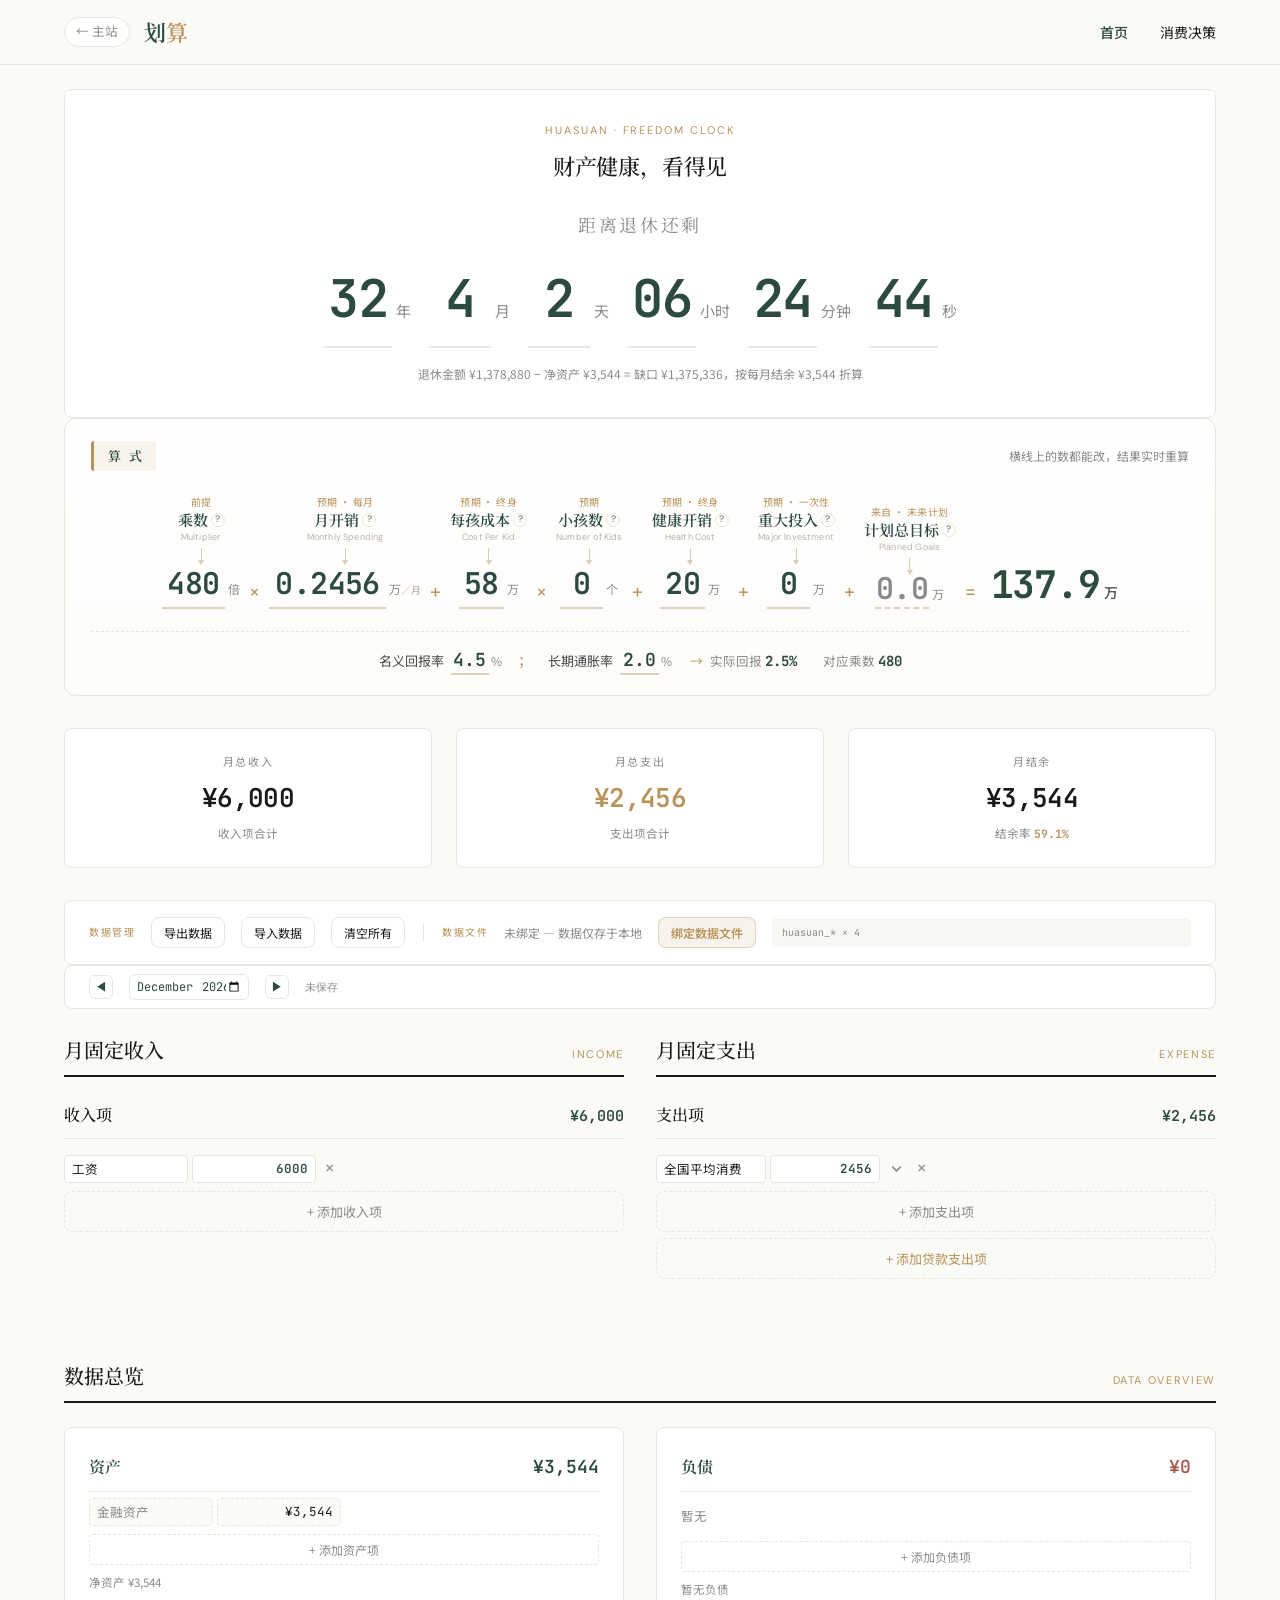
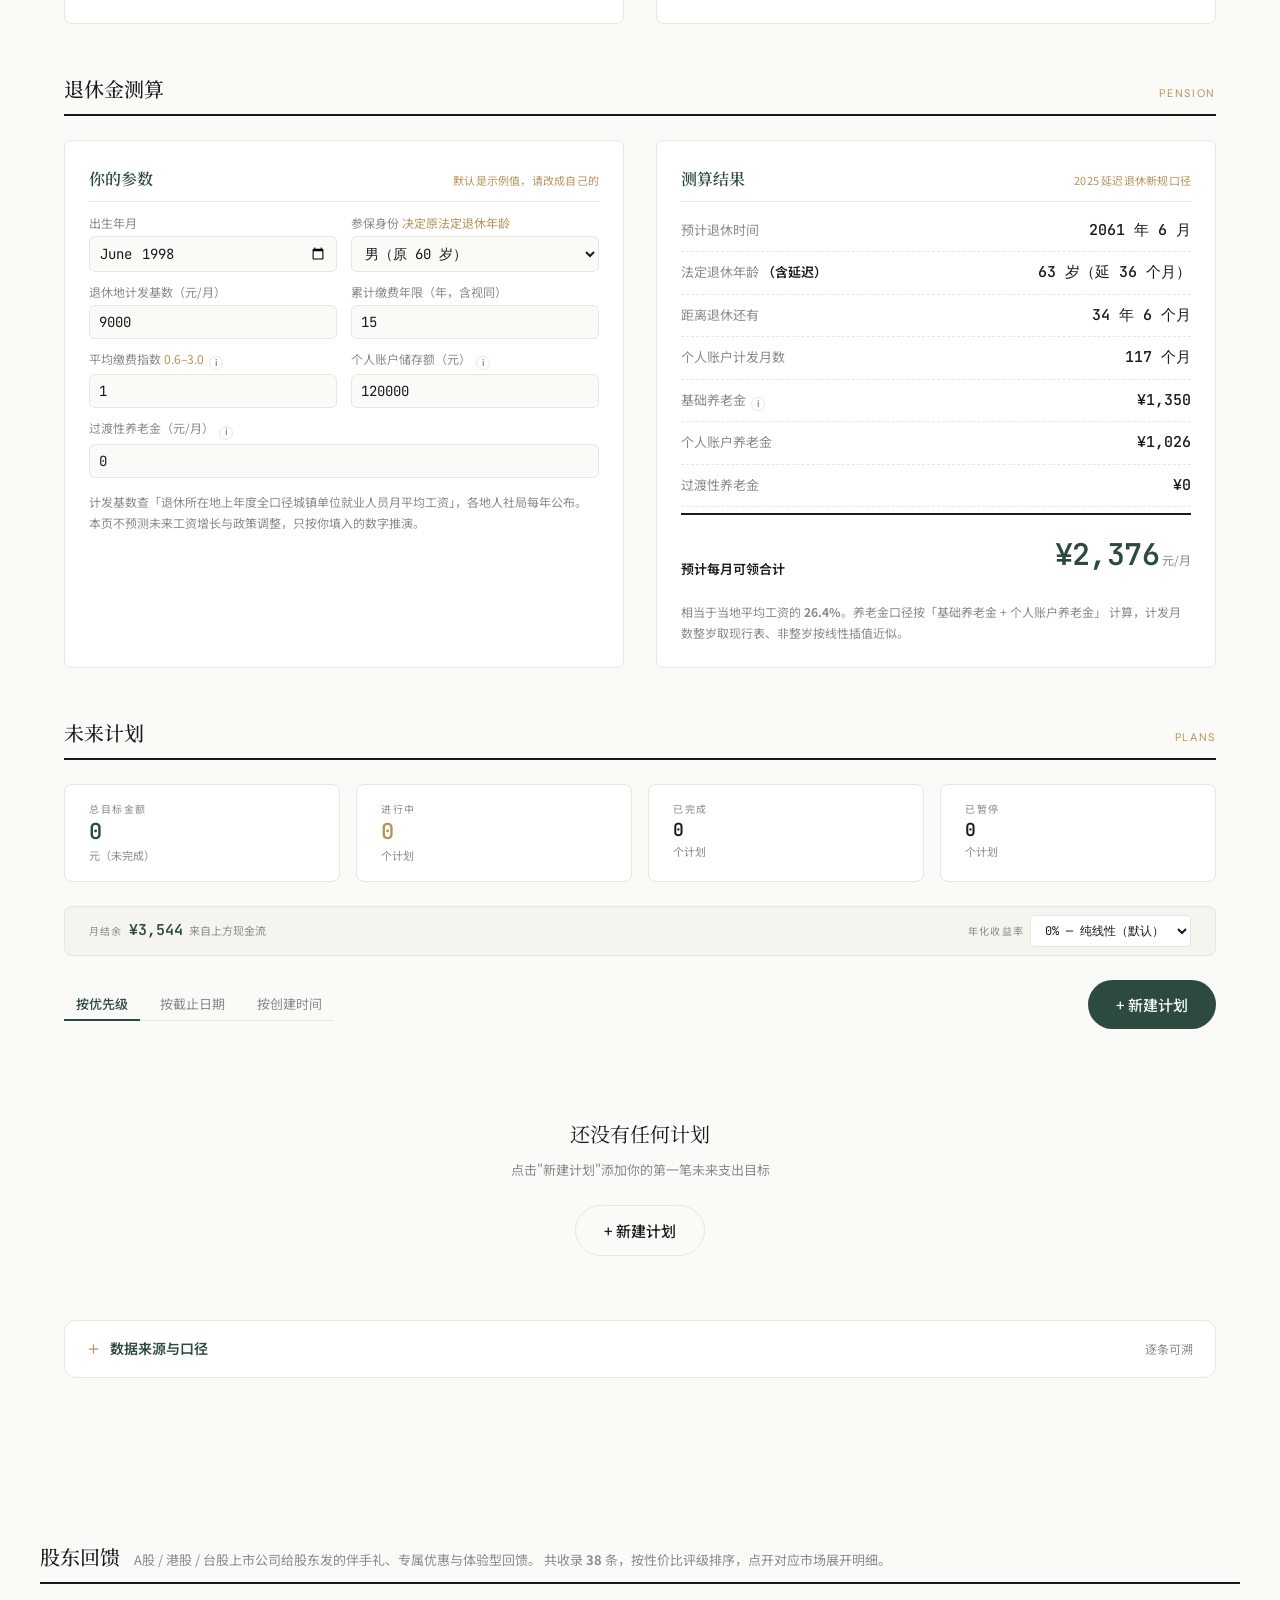
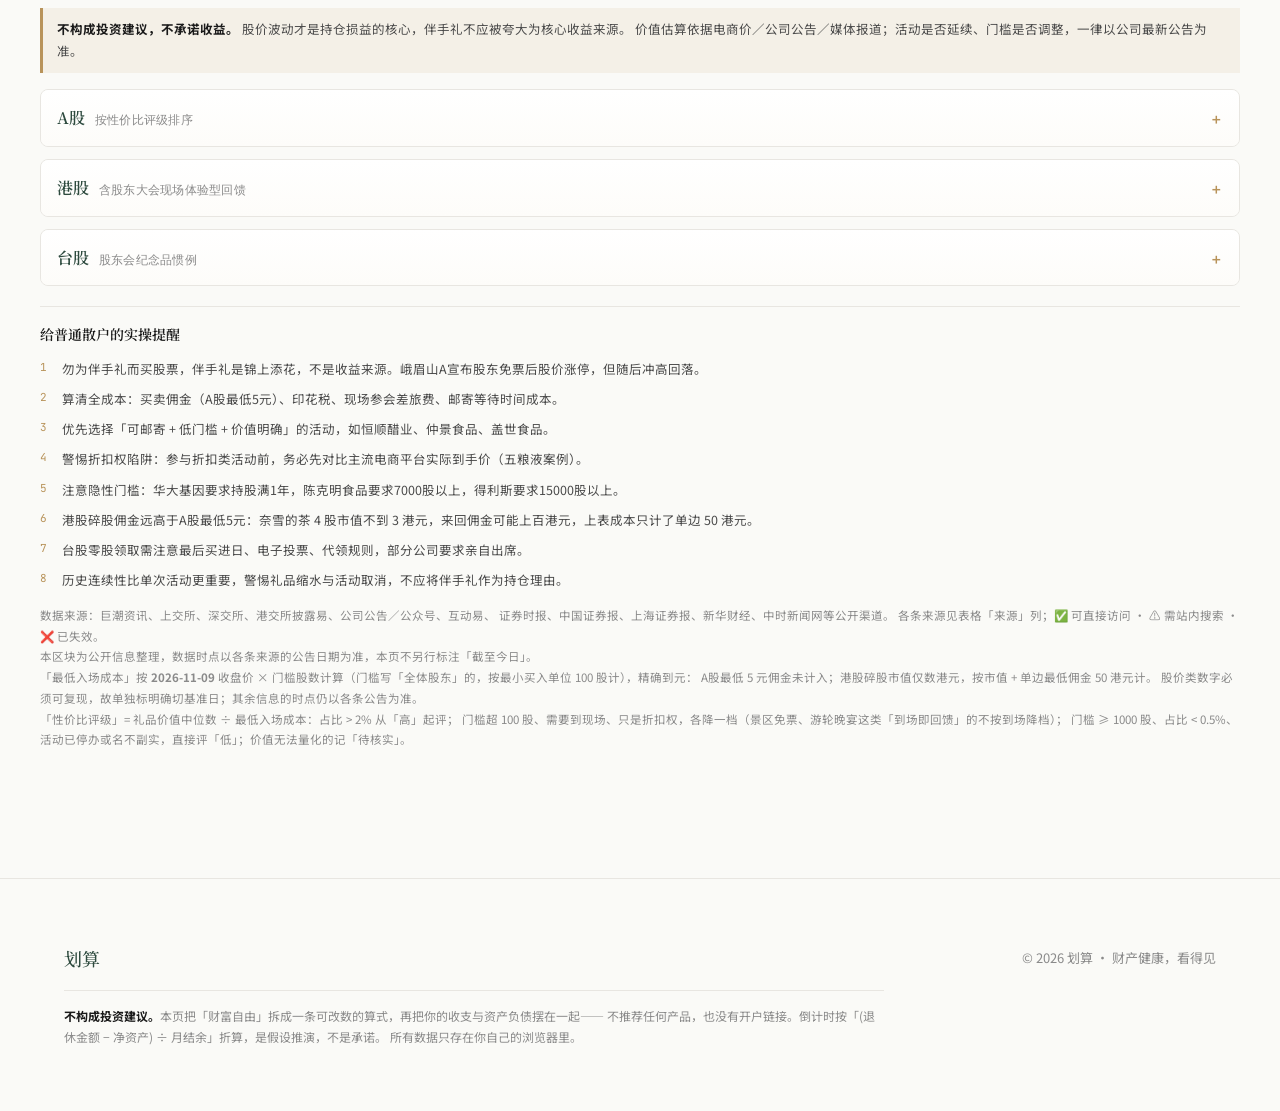
==== commit 7549fac7: "feat(huasuan): v4.12 性价比评级按口径全表重算 v4.11 只改了成本、没动评级，同一张表里就自相矛盾：天目湖 18%、佳禾 16.5% 按第四节该是「高」却是「中高」，爱朋医疗 " ====
--- a/index.html
+++ b/index.html
@@ -2650,6 +2650,9 @@
       <br>「最低入场成本」按 <b>2026-11-09</b> 收盘价 × 门槛股数计算（门槛写「全体股东」的，按最小买入单位 100 股计），精确到元：
       A股最低 5 元佣金未计入；港股碎股市值仅数港元，按市值 + 单边最低佣金 50 港元计。
       股价类数字必须可复现，故单独标明确切基准日；其余信息的时点仍以各条公告为准。
+      <br>「性价比评级」= 礼品价值中位数 ÷ 最低入场成本：占比 > 2% 从「高」起评；
+      门槛超 100 股、需要到现场、只是折扣权，各降一档（景区免票、游轮晚宴这类「到场即回馈」的不按到场降档）；
+      门槛 ≥ 1000 股、占比 < 0.5%、活动已停办或名不副实，直接评「低」；价值无法量化的记「待核实」。
       </p>
     </div>
   </div>
@@ -2669,36 +2672,36 @@
         ["盖世食品", "920826", "食品", "盖世2025消暑礼盒", "约80-120元", "无持股数量要求（全体股东）", "¥854", "微信公众号“盖世食品”→“企业介绍-股东回馈”→邮寄", "2022年以来4次，2025年为消暑礼盒", "高", {"u": "http://www.bse.cn/disclosure/2025/2025-07-04/dc4aed23b810439e96bcf7aab3c9838f.pdf", "t": "北交所公告PDF", "a": "✅ 可访问"}],
         ["宋城演艺", "300144", "文旅", "千古情景区免费入园1次，可携3名家属（5折）", "约300-400元+家属节省约450-600元", "100股", "¥545", "线上登记→景区核验", "2026年5月首次推出", "高", {"u": "https://www.szse.cn/disclosure/listed/bulletinDetail/index.html?94205888-1e99-4933-943f-2456ca6de026", "t": "深交所公告", "a": "✅ 可访问"}],
         ["盈新发展", "000620", "文旅", "128G定制U盘/400元酒店住宿抵扣券/股东开放日抽选50名", "约400-500元", "全体股东", "¥263", "微信小程序“长沙铜官窑国风乐园”→“股东活动”→邮寄", "2026年上市30周年首次", "高", {"u": "http://app.cnstock.com/zzb/zgzqb/html/2026-07/21/nw.D110000zgzqb_20260721_3-B084.htm", "t": "中国证券报", "a": "✅ 可访问"}],
-        ["千味央厨", "001215", "食品", "速冻面米制品礼包（早餐面点、预制菜等）", "公告称价值200元", "100股", "¥3,078", "线上申领→邮寄", "2025年12月推出", "中高", {"u": "https://stcn.com/article/detail/3519811.html", "t": "证券时报", "a": "✅ 可访问"}],
+        ["千味央厨", "001215", "食品", "速冻面米制品礼包（早餐面点、预制菜等）", "公告称价值200元", "100股", "¥3,078", "线上申领→邮寄", "2025年12月推出", "高", {"u": "https://stcn.com/article/detail/3519811.html", "t": "证券时报", "a": "✅ 可访问"}],
+        ["天目湖", "603136", "文旅", "山水园+南山竹海免门票", "约120-180元", "100股", "¥820", "官方微信公众号预约→现场凭证", "2026年1月春节福利，9月再次推出", "高", {"u": "http://www.eeo.com.cn/2026/0213/794150.shtml", "t": "经济观察网", "a": "✅ 可访问"}],
+        ["苏盐井神", "603299", "食品", "淮盐新品体验礼盒一盒", "约50-100元", "全体股东", "¥885", "邮件申领→邮寄", "2026年1月推出", "高", {"u": "https://paper.cnstock.com/html/2026-01/05/content_2166331.htm", "t": "上海证券报", "a": "✅ 可访问"}],
+        ["佳禾食品", "605300", "食品", "金猫金奖冻干咖啡1盒+现磨鲜萃咖啡液2盒+浓缩液1盒", "约120-180元", "100股", "¥911", "线上申领→邮寄", "2022年起连续4年", "高", {"u": "https://www.cnstock.com/commonDetail/598778", "t": "上海证券报", "a": "✅ 可访问"}],
+        ["欢乐家", "300997", "食品", "“椰鲨”椰子水1箱", "约60-80元", "100股", "¥1,664", "微信扫码→线上申领→统一发货", "2024年活动，2025—2026年无延续", "高", {"u": "http://static.cninfo.com.cn/finalpage/2024-04-10/1219564840.PDF", "t": "巨潮资讯PDF", "a": "✅ 可访问"}],
         ["好想你", "002582", "食品", "A款健康年货礼盒（零售399元→股东价179元）；B款同享5折以下", "折扣节省约200元", "100股", "¥998", "线上购买", "2026年1月推出", "中高", {"u": "https://jnzstatic.cs.com.cn/zzb/htmlInfo/d6f9745c180b45728c999ebbf7497c76.html", "t": "中证金牛座", "a": "✅ 可访问"}],
         ["莲花控股", "600186", "食品", "产品礼盒（松茸鲜调味料、本酿酱油等）", "约80-120元", "500股", "¥4,385", "“古东管家”App→邮寄", "2025年5月首次，限量按申领顺序", "中高", {"u": "https://paper.cnstock.com/html/2025-05/17/content_2069269.htm", "t": "上海证券报", "a": "✅ 可访问"}],
         ["峨眉山A", "000888", "文旅", "进山门票免票+万年索道+温泉+滑雪（每日1小时），可携2名家属（半价）", "约370元/人", "500股", "¥5,110", "现场凭证件", "2025年12月首次大规模股东免票", "中高", {"u": "https://stcn.com/article/detail/3524549.html", "t": "证券时报", "a": "✅ 可访问"}],
-        ["天目湖", "603136", "文旅", "山水园+南山竹海免门票", "约120-180元", "100股", "¥820", "官方微信公众号预约→现场凭证", "2026年1月春节福利，9月再次推出", "中高", {"u": "http://www.eeo.com.cn/2026/0213/794150.shtml", "t": "经济观察网", "a": "✅ 可访问"}],
-        ["苏盐井神", "603299", "食品", "淮盐新品体验礼盒一盒", "约50-100元", "全体股东", "¥885", "邮件申领→邮寄", "2026年1月推出", "中高", {"u": "https://paper.cnstock.com/html/2026-01/05/content_2166331.htm", "t": "上海证券报", "a": "✅ 可访问"}],
-        ["佳禾食品", "605300", "食品", "金猫金奖冻干咖啡1盒+现磨鲜萃咖啡液2盒+浓缩液1盒", "约120-180元", "100股", "¥911", "线上申领→邮寄", "2022年起连续4年", "中高", {"u": "https://www.cnstock.com/commonDetail/598778", "t": "上海证券报", "a": "✅ 可访问"}],
-        ["全聚德", "002186", "餐饮", "五折券权益卡1张，用于购买自营产品（鸭蛋卷、酱香白酒等）", "折扣节省约100-200元", "全体股东", "¥902", "微信扫码领卡→线上购买→快递送达", "2026年1月首次推出", "中", {"u": "http://vip.stock.finance.sina.com.cn/corp/view/vCB_AllBulletinDetail.php?CompanyCode=80044949&gather=1&id=11934037", "t": "新浪财经公告", "a": "✅ 可访问"}],
-        ["华大基因", "300676", "医药", "华常康®肠道健康检测礼盒", "约300-500元", "100股+持股满1年", "¥3,839", "线上申领→邮寄，限量先到先得", "2025年2月首次", "中", {"u": "https://www.stcn.com/article/detail/1515370.html", "t": "证券时报", "a": "✅ 可访问"}],
-        ["舍得酒业", "600702", "白酒", "马年股东专属纪念酒，活动价598元/盒，买一盒到手两盒", "折扣节省约598元", "全体股东", "¥3,318", "线上购买", "2026年4月活动", "中", {"u": "http://ex.chinadaily.com.cn/exchange/partners/82/rss/channel/cn/columns/6ldgif/stories/WS682a7eada310205377033ab9.html", "t": "中国日报", "a": "✅ 可访问"}],
-        ["迎驾贡酒", "603198", "白酒", "大师版十周年纪念酒（60度599ml）15280瓶，股东券后1199元/瓶", "折扣节省约300-500元/瓶", "全体股东", "¥4,494", "线上购买", "2025年5月上市十周年", "中", {"u": "http://ex.chinadaily.com.cn/exchange/partners/82/rss/channel/cn/columns/6ldgif/stories/WS682a7eada310205377033ab9.html", "t": "中国日报", "a": "✅ 可访问"}],
-        ["寿仙谷", "603896", "医药", "破壁灵芝孢子粉片、无糖铁皮枫斗颗粒等专属优惠价", "折扣节省约100-300元", "100股", "¥1,364", "微信扫码→线上购买", "2026年春节活动，连续两年", "中", {"u": "https://www.stcn.com/article/detail/3620883.html", "t": "证券时报", "a": "✅ 可访问"}],
+        ["全聚德", "002186", "餐饮", "五折券权益卡1张，用于购买自营产品（鸭蛋卷、酱香白酒等）", "折扣节省约100-200元", "全体股东", "¥902", "微信扫码领卡→线上购买→快递送达", "2026年1月首次推出", "中高", {"u": "http://vip.stock.finance.sina.com.cn/corp/view/vCB_AllBulletinDetail.php?CompanyCode=80044949&gather=1&id=11934037", "t": "新浪财经公告", "a": "✅ 可访问"}],
+        ["华大基因", "300676", "医药", "华常康®肠道健康检测礼盒", "约300-500元", "100股+持股满1年", "¥3,839", "线上申领→邮寄，限量先到先得", "2025年2月首次", "中高", {"u": "https://www.stcn.com/article/detail/1515370.html", "t": "证券时报", "a": "✅ 可访问"}],
+        ["舍得酒业", "600702", "白酒", "马年股东专属纪念酒，活动价598元/盒，买一盒到手两盒", "折扣节省约598元", "全体股东", "¥3,318", "线上购买", "2026年4月活动", "中高", {"u": "http://ex.chinadaily.com.cn/exchange/partners/82/rss/channel/cn/columns/6ldgif/stories/WS682a7eada310205377033ab9.html", "t": "中国日报", "a": "✅ 可访问"}],
+        ["迎驾贡酒", "603198", "白酒", "大师版十周年纪念酒（60度599ml）15280瓶，股东券后1199元/瓶", "折扣节省约300-500元/瓶", "全体股东", "¥4,494", "线上购买", "2025年5月上市十周年", "中高", {"u": "http://ex.chinadaily.com.cn/exchange/partners/82/rss/channel/cn/columns/6ldgif/stories/WS682a7eada310205377033ab9.html", "t": "中国日报", "a": "✅ 可访问"}],
+        ["寿仙谷", "603896", "医药", "破壁灵芝孢子粉片、无糖铁皮枫斗颗粒等专属优惠价", "折扣节省约100-300元", "100股", "¥1,364", "微信扫码→线上购买", "2026年春节活动，连续两年", "中高", {"u": "https://www.stcn.com/article/detail/3620883.html", "t": "证券时报", "a": "✅ 可访问"}],
+        ["海峡股份", "002320", "交通", "特惠船票（股东及同行亲友可购买）", "折扣节省约100-300元", "全体股东", "¥557", "微信公众号“西沙旅游直通车”→线上购买", "连续多年开展", "中高", {"u": "https://www.cnfin.com/announ/detail/index.html?id=834615784264&code=002320&dannoun=lcdetail&announ=lc", "t": "新华财经", "a": "✅ 可访问"}],
+        ["荣泰健康", "603579", "家电", "股东专属折扣购入公司指定产品（按摩椅、按摩器等）", "折扣节省约200-500元", "全体股东", "¥1,404", "微信公众号“荣泰健康”→线上购买", "2025年7月首次", "中高", {"u": "https://paper.cnstock.com/html/2025-07/25/content_2097888.htm", "t": "上海证券报", "a": "✅ 可访问"}],
         ["东北制药", "000597", "医药", "“栖芳源”化妆品“买1得4”+9折", "折扣节省约100-200元", "500股", "¥2,205", "企业微信→线上商城", "2025年12月推出", "中", {"u": "https://www.cnfin.com/announ/detail/index.html?id=819835232107&code=000597&dannoun=lcdetail&announ=lc", "t": "新华财经", "a": "✅ 可访问"}],
-        ["海峡股份", "002320", "交通", "特惠船票（股东及同行亲友可购买）", "折扣节省约100-300元", "全体股东", "¥557", "微信公众号“西沙旅游直通车”→线上购买", "连续多年开展", "中", {"u": "https://www.cnfin.com/announ/detail/index.html?id=834615784264&code=002320&dannoun=lcdetail&announ=lc", "t": "新华财经", "a": "✅ 可访问"}],
-        ["荣泰健康", "603579", "家电", "股东专属折扣购入公司指定产品（按摩椅、按摩器等）", "折扣节省约200-500元", "全体股东", "¥1,404", "微信公众号“荣泰健康”→线上购买", "2025年7月首次", "中", {"u": "https://paper.cnstock.com/html/2025-07/25/content_2097888.htm", "t": "上海证券报", "a": "✅ 可访问"}],
-        ["洽洽食品", "002557", "食品", "定制礼盒（含高端葵珍瓜子等）", "约80-120元", "100股", "¥1,911", "公众号申领→邮寄", "2024年8月赠送；2026年2月互动易回复“暂无”", "中（待观察）", {"u": "https://static.cninfo.com.cn/finalpage/2024-08-29/1221025033.PDF", "t": "巨潮资讯PDF", "a": "✅ 可访问"}],
-        ["欢乐家", "300997", "食品", "“椰鲨”椰子水1箱", "约60-80元", "100股", "¥1,664", "微信扫码→线上申领→统一发货", "2024年活动，2025—2026年无延续", "中", {"u": "http://static.cninfo.com.cn/finalpage/2024-04-10/1219564840.PDF", "t": "巨潮资讯PDF", "a": "✅ 可访问"}],
-        ["爱朋医疗", "300753", "医药", "诺斯清生理性海水鼻腔护理喷雾器儿童装1瓶+小诺护眼喷雾1瓶", "约60-100元", "1000股", "¥20,270", "线上申领→邮寄", "连续四年开展", "中", {"u": "", "t": "证券日报（2025-05-13）⚠️ 需站内搜索", "a": "⚠️ 需站内搜索"}],
+        ["洽洽食品", "002557", "食品", "定制礼盒（含高端葵珍瓜子等）", "约80-120元", "100股", "¥1,911", "公众号申领→邮寄", "2024年8月赠送；2026年2月互动易回复“暂无”", "低", {"u": "https://static.cninfo.com.cn/finalpage/2024-08-29/1221025033.PDF", "t": "巨潮资讯PDF", "a": "✅ 可访问"}],
+        ["爱朋医疗", "300753", "医药", "诺斯清生理性海水鼻腔护理喷雾器儿童装1瓶+小诺护眼喷雾1瓶", "约60-100元", "1000股", "¥20,270", "线上申领→邮寄", "连续四年开展", "低", {"u": "", "t": "证券日报（2025-05-13）⚠️ 需站内搜索", "a": "⚠️ 需站内搜索"}],
         ["五芳斋", "603237", "餐饮食品", "“丰年五芳”粽子礼盒", "约80-120元", "1000股", "¥13,980", "微信扫码→线上申领→快递", "2025年端午活动，连续两年", "低", {"u": "https://paper.cnstock.com/html/2025-05/28/content_2073696.htm", "t": "上海证券报", "a": "✅ 可访问"}],
         ["得利斯", "002330", "食品", "布拉格火腿（市场价值约208元/份）", "约208元", "15000股", "¥56,400", "微信公众号申领→快递", "2025年上市15周年", "低", {"u": "https://file.finance.qq.com/finance/hs/pdf/2025/01/07/1222244190.PDF", "t": "腾讯财经PDF", "a": "✅ 可访问"}],
         ["贵州茅台", "600519", "白酒", "笔记本+笔（2026年）；2024年曾送2瓶50ml飞天+冰淇淋券", "2026年仅约20-50元", "100股", "¥144,499", "现场参会", "大幅缩水", "低", {"u": "https://static.sse.com.cn/disclosure/listedinfo/announcement/c/new/2026-06-03/600519_20260603_NDJ3.pdf", "t": "上交所公告PDF", "a": "✅ 可访问"}],
         ["五粮液", "000858", "白酒", "整箱普五赠2瓶50ml品鉴酒，股东价被指高于电商", "折扣节省有限", "100股", "¥7,474", "线上购酒", "2026年新春活动", "低", {"u": "https://basic.10jqka.com.cn/000858/#5463675909570855070", "t": "同花顺互动问答", "a": "✅ 可访问"}],
         ["洋河股份", "002304", "白酒", "笔记本+笔，取消伴手礼酒", "约50元", "100股", "¥3,741", "现场参会", "2025年取消伴手礼酒", "低", {"u": "https://irm.cninfo.com.cn/ircs/question/questionDetail?questionId=2146036510993821696", "t": "巨潮互动易", "a": "✅ 可访问"}],
-        ["康冠科技", "001308", "家电", "按持股数量赠不同规格产品", "待核实", "1000股", "¥21,990", "微信“康冠科技投资者关系”公众号→申领", "2025年活动", "低", {"u": "http://static.cninfo.com.cn/finalpage/2025-10-28/1224738752.PDF", "t": "巨潮资讯PDF", "a": "✅ 可访问"}],
         ["陈克明食品", "002661", "食品", "600g或1.8kg手延面礼盒", "约30-80元", "7000股/12000股", "¥47,880", "微信公众号“陈克明食品”→申领→邮寄", "2026年1月活动", "低", {"u": "https://paper.cnstock.com/html/2026-01/28/content_2174724.htm", "t": "上海证券报", "a": "✅ 可访问"}],
+        ["康冠科技", "001308", "家电", "按持股数量赠不同规格产品", "待核实", "1000股", "¥21,990", "微信“康冠科技投资者关系”公众号→申领", "2025年活动", "待核实", {"u": "http://static.cninfo.com.cn/finalpage/2025-10-28/1224738752.PDF", "t": "巨潮资讯PDF", "a": "✅ 可访问"}],
         ["劲仔食品", "003000", "食品", "零食大礼包（具体品类待核实）", "待核实", "100股", "¥929", "东财/同花顺渠道", "近两年开展", "待核实", {"u": "", "t": "互动易搜索：劲仔食品+股东回馈⚠️ 需站内搜索", "a": "⚠️ 需站内搜索"}],
       ],
       hk: [
-        ["周黑鸭", "01458", "食品餐饮", "游轮晚宴+茶歇午宴+Venchi巧克力伴手礼", "约200-500港元", "碎股（1股即可参会）", "HK$51", "现场参会", "30周年庆豪华体验；2026年4月股东大会公司回复“未安排礼品赠送环节”", "高（周年庆）低（常规）", {"u": "https://www.zhouheiya.cn/", "t": "公司官网", "a": "⚠️ 媒体报道为主"}],
-        ["奈雪的茶", "02150", "茶饮", "现场免费饮料2瓶（果蔬汁+橙汁美式）", "约30-50港元", "4股（碎股）", "HK$53", "现场参会", "2026年6月年度股东大会", "高", {"u": "https://www1.hkexnews.hk/", "t": "港交所披露易", "a": "⚠️ 需搜索02150"}],
+        ["周黑鸭", "01458", "食品餐饮", "游轮晚宴+茶歇午宴+Venchi巧克力伴手礼", "约200-500港元", "碎股（1股即可参会）", "HK$51", "现场参会", "30周年庆豪华体验；2026年4月股东大会公司回复“未安排礼品赠送环节”", "高", {"u": "https://www.zhouheiya.cn/", "t": "公司官网", "a": "⚠️ 媒体报道为主"}],
+        ["奈雪的茶", "02150", "茶饮", "现场免费饮料2瓶（果蔬汁+橙汁美式）", "约30-50港元", "4股（碎股）", "HK$53", "现场参会", "2026年6月年度股东大会", "中高", {"u": "https://www1.hkexnews.hk/", "t": "港交所披露易", "a": "⚠️ 需搜索02150"}],
       ],
       tw: [
         ["中钢", "2002", "钢铁", "钛金属轻巧冷水瓶（380ml，98g）", "约300-500新台币", "零股股东完成电子投票也可领", "股东会现场或指定地点", "2024年“砧心有您”不锈钢砧板", "中高", {"u": "https://www.chinatimes.com/cn/newspapers/20250425000263-260202?chdtv", "t": "中时新闻网", "a": "✅ 可访问"}],
@@ -3239,7 +3242,7 @@
     function buildPayload() {
       return {
         app: 'huasuan',
-        version: '4.11',
+        version: '4.12',
         exportedAt: new Date().toISOString(),
         cashflow: window.cashflowApp ? window.cashflowApp.state : null,
         plans: window.plansApp ? window.plansApp.state : null,
